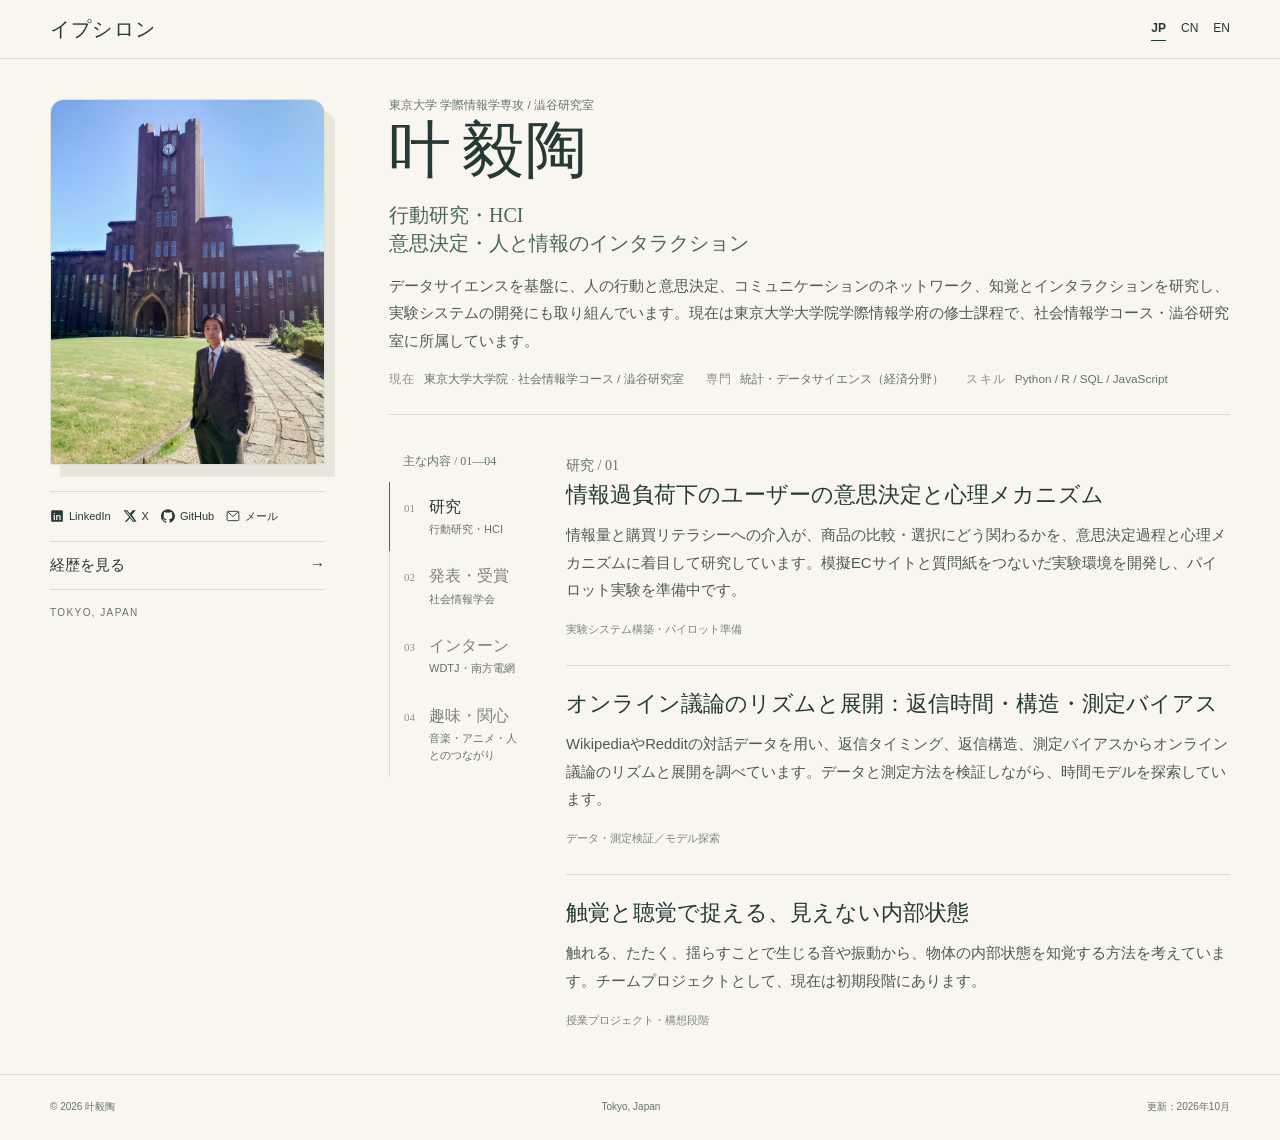
==== ja/index.html @ 1a4f1b8d "Publish multilingual personal homepage and web CV" ====
<!doctype html>
<html lang="ja"><head><meta charset="utf-8"><meta name="viewport" content="width=device-width,initial-scale=1"><title>叶毅陶 | 東京大学 | 行動研究・HCI</title><meta name="description" content="叶毅陶の個人サイト。東京大学大学院で、データサイエンスを基盤に行動・意思決定、コミュニケーションのネットワーク、知覚とインタラクションを研究しています。"><meta name="theme-color" content="#f8f6ef"><meta property="og:title" content="叶毅陶 | 東京大学 | 行動研究・HCI"><meta property="og:description" content="叶毅陶の個人サイト。東京大学大学院で、データサイエンスを基盤に行動・意思決定、コミュニケーションのネットワーク、知覚とインタラクションを研究しています。"><meta property="og:type" content="website"><link rel="icon" href="../favicon.svg" type="image/svg+xml"><link rel="stylesheet" href="../styles.css"><link rel="alternate" hreflang="ja" href="../ja/"><link rel="alternate" hreflang="zh-CN" href="../zh/"><link rel="alternate" hreflang="en" href="../en/"></head><body><a class="skip" href="#main">本文へ</a><header><div class="wrap topbar"><a class="brand" aria-label="イプシロン" href="./">イプシロン</a><nav class="nav" aria-label="Navigation"><a href="#research">研究</a><a href="#experience">経験</a><a href="#about">私について</a><a href="#contact">連絡</a></nav><nav class="langs" aria-label="Language"><a href="../ja/" lang="ja" data-language="ja" aria-current="page">JP</a><a href="../zh/" lang="zh-CN" data-language="zh">CN</a><a href="../en/" lang="en" data-language="en">EN</a></nav></div></header><main id="main" class="wrap profile-layout">
      <aside class="profile-side"><div class="profile-art profile-photo"><a href="../portrait.jpg"><img src="../portrait.jpg" alt="叶毅陶の写真" width="3024" height="4032" fetchpriority="high"></a></div><div class="social-links" id="contact"><a href="https://www.linkedin.com/in/yitao-ye-24138a41a/" aria-label="LinkedIn" target="_blank" rel="noopener noreferrer"><svg viewBox="0 0 24 24" aria-hidden="true"><rect x="2" y="2" width="20" height="20" rx="2" fill="currentColor"/><text x="5" y="18" fill="var(--paper)" font-family="Arial,sans-serif" font-weight="700" font-size="16">in</text></svg><span>LinkedIn</span></a><a href="https://x.com/Yipsilon2887" aria-label="X" target="_blank" rel="noopener noreferrer"><svg viewBox="0 0 24 24" aria-hidden="true"><path fill="currentColor" d="M18.9 2H22l-6.8 7.8L23.2 22h-6.3l-4.9-6.5L6.3 22H3.2l7.3-8.4L.8 2h6.5l4.4 5.8L16.8 2h2.1ZM17.8 20h1.8L6.3 4H4.4l13.4 16Z"/></svg><span>X</span></a><a href="https://github.com/yipsilon2887" aria-label="GitHub" target="_blank" rel="noopener noreferrer"><svg viewBox="0 0 24 24" aria-hidden="true"><path fill="currentColor" d="M12 .3a12 12 0 0 0-3.8 23.4c.6.1.8-.3.8-.6v-2.3c-3.4.7-4.1-1.4-4.1-1.4-.5-1.4-1.3-1.8-1.3-1.8-1.1-.7.1-.7.1-.7 1.2.1 1.8 1.3 1.8 1.3 1 1.8 2.8 1.3 3.5 1 .1-.8.4-1.3.8-1.6-2.7-.3-5.5-1.4-5.5-6a4.7 4.7 0 0 1 1.2-3.2c-.1-.3-.5-1.6.1-3.2 0 0 1-.3 3.3 1.2a11.4 11.4 0 0 1 6 0c2.3-1.5 3.3-1.2 3.3-1.2.6 1.6.2 2.9.1 3.2a4.7 4.7 0 0 1 1.2 3.2c0 4.6-2.8 5.7-5.5 6 .4.4.8 1.1.8 2.2v3.3c0 .3.2.7.8.6A12 12 0 0 0 12 .3Z"/></svg><span>GitHub</span></a><a href="mailto:yipsilon2887@outlook.com" aria-label="メール"><svg viewBox="0 0 24 24" aria-hidden="true"><g fill="none" stroke="currentColor" stroke-width="1.6" stroke-linejoin="round"><rect x="2" y="4" width="20" height="16" rx="2"/><path d="m3 5 9 8 9-8"/></g></svg><span>メール</span></a></div><a class="side-cv" href="cv/">経歴を見る <span aria-hidden="true">&#8594;</span></a><p class="location">TOKYO, JAPAN</p></aside>
      <div class="profile-main"><section class="intro"><p class="affiliation">東京大学 学際情報学専攻 / 澁谷研究室</p><h1 aria-label="叶毅陶"><span>叶</span><span class="name-given">毅陶</span></h1><h2>行動研究・HCI<br>意思決定・人と情報のインタラクション</h2><p class="bio">データサイエンスを基盤に、人の行動と意思決定、コミュニケーションのネットワーク、知覚とインタラクションを研究し、実験システムの開発にも取り組んでいます。現在は東京大学大学院学際情報学府の修士課程で、社会情報学コース・澁谷研究室に所属しています。</p><div class="identity-strip"><div><span class="label">現在</span><p>東京大学大学院 · 社会情報学コース / 澁谷研究室</p></div><div><span class="label">専門</span><p>統計・データサイエンス（経済分野）</p></div><div><span class="label">スキル</span><p>Python / R / SQL / JavaScript</p></div></div></section>
      <div class="topic-layout"><nav class="topic-nav" aria-label="主な内容 / 01—04"><p>主な内容 / 01—04</p><div role="tablist" aria-label="主な内容 / 01—04"><a role="tab" id="tab-research" aria-controls="research" aria-selected="true" href="#research"><span class="tab-no">01</span><span><strong>研究</strong><small>行動研究・HCI</small></span></a><a role="tab" id="tab-recognition" aria-controls="recognition" aria-selected="false" href="#recognition"><span class="tab-no">02</span><span><strong>発表・受賞</strong><small>社会情報学会</small></span></a><a role="tab" id="tab-experience" aria-controls="experience" aria-selected="false" href="#experience"><span class="tab-no">03</span><span><strong>インターン</strong><small>WDTJ・南方電網</small></span></a><a role="tab" id="tab-about" aria-controls="about" aria-selected="false" href="#about"><span class="tab-no">04</span><span><strong>趣味・関心</strong><small>音楽・アニメ・人とのつながり</small></span></a></div></nav><div class="panels">
      <section class="topic-panel" id="research" role="tabpanel" aria-labelledby="tab-research"><span class="eyebrow">研究 / 01</span><article class="project" id="web-track"><h3>情報過負荷下のユーザーの意思決定と心理メカニズム</h3><p>情報量と購買リテラシーへの介入が、商品の比較・選択にどう関わるかを、意思決定過程と心理メカニズムに着目して研究しています。模擬ECサイトと質問紙をつないだ実験環境を開発し、パイロット実験を準備中です。</p><span class="status">実験システム構築・パイロット準備</span></article><article class="project" id="sociophysics"><h3>オンライン議論のリズムと展開：返信時間・構造・測定バイアス</h3><p>WikipediaやRedditの対話データを用い、返信タイミング、返信構造、測定バイアスからオンライン議論のリズムと展開を調べています。データと測定方法を検証しながら、時間モデルを探索しています。</p><span class="status">データ・測定検証／モデル探索</span></article><article class="project" id="human-augmentation"><h3>触覚と聴覚で捉える、見えない内部状態</h3><p>触れる、たたく、揺らすことで生じる音や振動から、物体の内部状態を知覚する方法を考えています。チームプロジェクトとして、現在は初期段階にあります。</p><span class="status">授業プロジェクト・構想段階</span></article></section>
      <section class="topic-panel" id="recognition" role="tabpanel" aria-labelledby="tab-recognition"><span class="eyebrow">発表・受賞 / 02</span><h2>2026年9月13日 · 社会情報学会 研究発表優秀賞</h2><p>「オンライン購買環境における情報過負荷と購買識別力：注意配分過程に着目した先行研究レビュー」— 口頭発表</p></section>
      <section class="topic-panel" id="experience" role="tabpanel" aria-labelledby="tab-experience"><span class="eyebrow">インターンシップ / 03</span><h2>インターンシップ</h2><article class="internship"><span class="date">2026.08</span><div><h3>Western Digital Technologies Japan</h3><p>5日間インターンシップ · ソフトウェアコース</p></div></article><article class="internship"><span class="date">2024.10 — 2025.01</span><div><h3>中国南方電網</h3><p>データ分析インターン</p></div></article></section>
      <section class="topic-panel" id="about" role="tabpanel" aria-labelledby="tab-about"><span class="eyebrow">趣味・関心 / 04</span><h2>音楽・サブカルチャー・日々の探索</h2><ul><li>好きな音楽：昭和歌謡、J-POP、City Pop、アニソン</li><li>アーティスト：宇多田ヒカル、水樹奈々、LiSA、田村ゆかり、中島由貴、水瀬いのり、藍井エイル、May&#x27;n、East Of Eden、BanG Dream!</li><li>その他の関心：ガジェット、アニメ、ゲーム、ロボット、声優、情報強者、ニュース</li><li>日々の楽しみ：聖地巡礼、スタンプラリー、アニメ関連イベント</li><li>特技：水泳（泳力検定1級相当）、書道</li><li>サークル：東京大学朗読劇研究会 ／ 暨南大学日本語サークル 元副会長</li><li>語学：中国語・広東語（母語）／ 日本語 JLPT N1 ／ 英語 CEFR B2</li></ul></section>
      </div></div></div>
    </main><footer><div class="wrap footer-inner"><span>&copy; 2026 叶毅陶</span><span>Tokyo, Japan</span><span>更新：2026年10月</span></div></footer><script type="application/json" id="language-pages">{"ja/":"\u003c!doctype html>\n\u003chtml lang=\"ja\">\u003chead>\u003cmeta charset=\"utf-8\">\u003cmeta name=\"viewport\" content=\"width=device-width,initial-scale=1\">\u003ctitle>叶毅陶 | 東京大学 | 行動研究・HCI\u003c/title>\u003cmeta name=\"description\" content=\"叶毅陶の個人サイト。東京大学大学院で、データサイエンスを基盤に行動・意思決定、コミュニケーションのネットワーク、知覚とインタラクションを研究しています。\">\u003cmeta name=\"theme-color\" content=\"#f8f6ef\">\u003cmeta property=\"og:title\" content=\"叶毅陶 | 東京大学 | 行動研究・HCI\">\u003cmeta property=\"og:description\" content=\"叶毅陶の個人サイト。東京大学大学院で、データサイエンスを基盤に行動・意思決定、コミュニケーションのネットワーク、知覚とインタラクションを研究しています。\">\u003cmeta property=\"og:type\" content=\"website\">\u003clink rel=\"icon\" href=\"../favicon.svg\" type=\"image/svg+xml\">\u003clink rel=\"stylesheet\" href=\"../styles.css\">\u003clink rel=\"alternate\" hreflang=\"ja\" href=\"../ja/\">\u003clink rel=\"alternate\" hreflang=\"zh-CN\" href=\"../zh/\">\u003clink rel=\"alternate\" hreflang=\"en\" href=\"../en/\">\u003c/head>\u003cbody>\u003ca class=\"skip\" href=\"#main\">本文へ\u003c/a>\u003cheader>\u003cdiv class=\"wrap topbar\">\u003ca class=\"brand\" aria-label=\"イプシロン\" href=\"./\">イプシロン\u003c/a>\u003cnav class=\"nav\" aria-label=\"Navigation\">\u003ca href=\"#research\">研究\u003c/a>\u003ca href=\"#experience\">経験\u003c/a>\u003ca href=\"#about\">私について\u003c/a>\u003ca href=\"#contact\">連絡\u003c/a>\u003c/nav>\u003cnav class=\"langs\" aria-label=\"Language\">\u003ca href=\"../ja/\" lang=\"ja\" data-language=\"ja\" aria-current=\"page\">JP\u003c/a>\u003ca href=\"../zh/\" lang=\"zh-CN\" data-language=\"zh\">CN\u003c/a>\u003ca href=\"../en/\" lang=\"en\" data-language=\"en\">EN\u003c/a>\u003c/nav>\u003c/div>\u003c/header>\u003cmain id=\"main\" class=\"wrap profile-layout\">\n      \u003caside class=\"profile-side\">\u003cdiv class=\"profile-art profile-photo\">\u003ca href=\"../portrait.jpg\">\u003cimg src=\"../portrait.jpg\" alt=\"叶毅陶の写真\" width=\"3024\" height=\"4032\" fetchpriority=\"high\">\u003c/a>\u003c/div>\u003cdiv class=\"social-links\" id=\"contact\">\u003ca href=\"https://www.linkedin.com/in/yitao-ye-24138a41a/\" aria-label=\"LinkedIn\" target=\"_blank\" rel=\"noopener noreferrer\">\u003csvg viewBox=\"0 0 24 24\" aria-hidden=\"true\">\u003crect x=\"2\" y=\"2\" width=\"20\" height=\"20\" rx=\"2\" fill=\"currentColor\"/>\u003ctext x=\"5\" y=\"18\" fill=\"var(--paper)\" font-family=\"Arial,sans-serif\" font-weight=\"700\" font-size=\"16\">in\u003c/text>\u003c/svg>\u003cspan>LinkedIn\u003c/span>\u003c/a>\u003ca href=\"https://x.com/Yipsilon2887\" aria-label=\"X\" target=\"_blank\" rel=\"noopener noreferrer\">\u003csvg viewBox=\"0 0 24 24\" aria-hidden=\"true\">\u003cpath fill=\"currentColor\" d=\"M18.9 2H22l-6.8 7.8L23.2 22h-6.3l-4.9-6.5L6.3 22H3.2l7.3-8.4L.8 2h6.5l4.4 5.8L16.8 2h2.1ZM17.8 20h1.8L6.3 4H4.4l13.4 16Z\"/>\u003c/svg>\u003cspan>X\u003c/span>\u003c/a>\u003ca href=\"https://github.com/yipsilon2887\" aria-label=\"GitHub\" target=\"_blank\" rel=\"noopener noreferrer\">\u003csvg viewBox=\"0 0 24 24\" aria-hidden=\"true\">\u003cpath fill=\"currentColor\" d=\"M12 .3a12 12 0 0 0-3.8 23.4c.6.1.8-.3.8-.6v-2.3c-3.4.7-4.1-1.4-4.1-1.4-.5-1.4-1.3-1.8-1.3-1.8-1.1-.7.1-.7.1-.7 1.2.1 1.8 1.3 1.8 1.3 1 1.8 2.8 1.3 3.5 1 .1-.8.4-1.3.8-1.6-2.7-.3-5.5-1.4-5.5-6a4.7 4.7 0 0 1 1.2-3.2c-.1-.3-.5-1.6.1-3.2 0 0 1-.3 3.3 1.2a11.4 11.4 0 0 1 6 0c2.3-1.5 3.3-1.2 3.3-1.2.6 1.6.2 2.9.1 3.2a4.7 4.7 0 0 1 1.2 3.2c0 4.6-2.8 5.7-5.5 6 .4.4.8 1.1.8 2.2v3.3c0 .3.2.7.8.6A12 12 0 0 0 12 .3Z\"/>\u003c/svg>\u003cspan>GitHub\u003c/span>\u003c/a>\u003ca href=\"mailto:yipsilon2887@outlook.com\" aria-label=\"メール\">\u003csvg viewBox=\"0 0 24 24\" aria-hidden=\"true\">\u003cg fill=\"none\" stroke=\"currentColor\" stroke-width=\"1.6\" stroke-linejoin=\"round\">\u003crect x=\"2\" y=\"4\" width=\"20\" height=\"16\" rx=\"2\"/>\u003cpath d=\"m3 5 9 8 9-8\"/>\u003c/g>\u003c/svg>\u003cspan>メール\u003c/span>\u003c/a>\u003c/div>\u003ca class=\"side-cv\" href=\"cv/\">経歴を見る \u003cspan aria-hidden=\"true\">&#8594;\u003c/span>\u003c/a>\u003cp class=\"location\">TOKYO, JAPAN\u003c/p>\u003c/aside>\n      \u003cdiv class=\"profile-main\">\u003csection class=\"intro\">\u003cp class=\"affiliation\">東京大学 学際情報学専攻 / 澁谷研究室\u003c/p>\u003ch1 aria-label=\"叶毅陶\">\u003cspan>叶\u003c/span>\u003cspan class=\"name-given\">毅陶\u003c/span>\u003c/h1>\u003ch2>行動研究・HCI\u003cbr>意思決定・人と情報のインタラクション\u003c/h2>\u003cp class=\"bio\">データサイエンスを基盤に、人の行動と意思決定、コミュニケーションのネットワーク、知覚とインタラクションを研究し、実験システムの開発にも取り組んでいます。現在は東京大学大学院学際情報学府の修士課程で、社会情報学コース・澁谷研究室に所属しています。\u003c/p>\u003cdiv class=\"identity-strip\">\u003cdiv>\u003cspan class=\"label\">現在\u003c/span>\u003cp>東京大学大学院 · 社会情報学コース / 澁谷研究室\u003c/p>\u003c/div>\u003cdiv>\u003cspan class=\"label\">専門\u003c/span>\u003cp>統計・データサイエンス（経済分野）\u003c/p>\u003c/div>\u003cdiv>\u003cspan class=\"label\">スキル\u003c/span>\u003cp>Python / R / SQL / JavaScript\u003c/p>\u003c/div>\u003c/div>\u003c/section>\n      \u003cdiv class=\"topic-layout\">\u003cnav class=\"topic-nav\" aria-label=\"主な内容 / 01—04\">\u003cp>主な内容 / 01—04\u003c/p>\u003cdiv role=\"tablist\" aria-label=\"主な内容 / 01—04\">\u003ca role=\"tab\" id=\"tab-research\" aria-controls=\"research\" aria-selected=\"true\" href=\"#research\">\u003cspan class=\"tab-no\">01\u003c/span>\u003cspan>\u003cstrong>研究\u003c/strong>\u003csmall>行動研究・HCI\u003c/small>\u003c/span>\u003c/a>\u003ca role=\"tab\" id=\"tab-recognition\" aria-controls=\"recognition\" aria-selected=\"false\" href=\"#recognition\">\u003cspan class=\"tab-no\">02\u003c/span>\u003cspan>\u003cstrong>発表・受賞\u003c/strong>\u003csmall>社会情報学会\u003c/small>\u003c/span>\u003c/a>\u003ca role=\"tab\" id=\"tab-experience\" aria-controls=\"experience\" aria-selected=\"false\" href=\"#experience\">\u003cspan class=\"tab-no\">03\u003c/span>\u003cspan>\u003cstrong>インターン\u003c/strong>\u003csmall>WDTJ・南方電網\u003c/small>\u003c/span>\u003c/a>\u003ca role=\"tab\" id=\"tab-about\" aria-controls=\"about\" aria-selected=\"false\" href=\"#about\">\u003cspan class=\"tab-no\">04\u003c/span>\u003cspan>\u003cstrong>趣味・関心\u003c/strong>\u003csmall>音楽・アニメ・人とのつながり\u003c/small>\u003c/span>\u003c/a>\u003c/div>\u003c/nav>\u003cdiv class=\"panels\">\n      \u003csection class=\"topic-panel\" id=\"research\" role=\"tabpanel\" aria-labelledby=\"tab-research\">\u003cspan class=\"eyebrow\">研究 / 01\u003c/span>\u003carticle class=\"project\" id=\"web-track\">\u003ch3>情報過負荷下のユーザーの意思決定と心理メカニズム\u003c/h3>\u003cp>情報量と購買リテラシーへの介入が、商品の比較・選択にどう関わるかを、意思決定過程と心理メカニズムに着目して研究しています。模擬ECサイトと質問紙をつないだ実験環境を開発し、パイロット実験を準備中です。\u003c/p>\u003cspan class=\"status\">実験システム構築・パイロット準備\u003c/span>\u003c/article>\u003carticle class=\"project\" id=\"sociophysics\">\u003ch3>オンライン議論のリズムと展開：返信時間・構造・測定バイアス\u003c/h3>\u003cp>WikipediaやRedditの対話データを用い、返信タイミング、返信構造、測定バイアスからオンライン議論のリズムと展開を調べています。データと測定方法を検証しながら、時間モデルを探索しています。\u003c/p>\u003cspan class=\"status\">データ・測定検証／モデル探索\u003c/span>\u003c/article>\u003carticle class=\"project\" id=\"human-augmentation\">\u003ch3>触覚と聴覚で捉える、見えない内部状態\u003c/h3>\u003cp>触れる、たたく、揺らすことで生じる音や振動から、物体の内部状態を知覚する方法を考えています。チームプロジェクトとして、現在は初期段階にあります。\u003c/p>\u003cspan class=\"status\">授業プロジェクト・構想段階\u003c/span>\u003c/article>\u003c/section>\n      \u003csection class=\"topic-panel\" id=\"recognition\" role=\"tabpanel\" aria-labelledby=\"tab-recognition\">\u003cspan class=\"eyebrow\">発表・受賞 / 02\u003c/span>\u003ch2>2026年9月13日 · 社会情報学会 研究発表優秀賞\u003c/h2>\u003cp>「オンライン購買環境における情報過負荷と購買識別力：注意配分過程に着目した先行研究レビュー」— 口頭発表\u003c/p>\u003c/section>\n      \u003csection class=\"topic-panel\" id=\"experience\" role=\"tabpanel\" aria-labelledby=\"tab-experience\">\u003cspan class=\"eyebrow\">インターンシップ / 03\u003c/span>\u003ch2>インターンシップ\u003c/h2>\u003carticle class=\"internship\">\u003cspan class=\"date\">2026.08\u003c/span>\u003cdiv>\u003ch3>Western Digital Technologies Japan\u003c/h3>\u003cp>5日間インターンシップ · ソフトウェアコース\u003c/p>\u003c/div>\u003c/article>\u003carticle class=\"internship\">\u003cspan class=\"date\">2024.10 — 2025.01\u003c/span>\u003cdiv>\u003ch3>中国南方電網\u003c/h3>\u003cp>データ分析インターン\u003c/p>\u003c/div>\u003c/article>\u003c/section>\n      \u003csection class=\"topic-panel\" id=\"about\" role=\"tabpanel\" aria-labelledby=\"tab-about\">\u003cspan class=\"eyebrow\">趣味・関心 / 04\u003c/span>\u003ch2>音楽・サブカルチャー・日々の探索\u003c/h2>\u003cul>\u003cli>好きな音楽：昭和歌謡、J-POP、City Pop、アニソン\u003c/li>\u003cli>アーティスト：宇多田ヒカル、水樹奈々、LiSA、田村ゆかり、中島由貴、水瀬いのり、藍井エイル、May&#x27;n、East Of Eden、BanG Dream!\u003c/li>\u003cli>その他の関心：ガジェット、アニメ、ゲーム、ロボット、声優、情報強者、ニュース\u003c/li>\u003cli>日々の楽しみ：聖地巡礼、スタンプラリー、アニメ関連イベント\u003c/li>\u003cli>特技：水泳（泳力検定1級相当）、書道\u003c/li>\u003cli>サークル：東京大学朗読劇研究会 ／ 暨南大学日本語サークル 元副会長\u003c/li>\u003cli>語学：中国語・広東語（母語）／ 日本語 JLPT N1 ／ 英語 CEFR B2\u003c/li>\u003c/ul>\u003c/section>\n      \u003c/div>\u003c/div>\u003c/div>\n    \u003c/main>\u003cfooter>\u003cdiv class=\"wrap footer-inner\">\u003cspan>&copy; 2026 叶毅陶\u003c/span>\u003cspan>Tokyo, Japan\u003c/span>\u003cspan>更新：2026年10月\u003c/span>\u003c/div>\u003c/footer>\u003cscript src=\"../site.js\" defer>\u003c/script>\u003c/body>\u003c/html>","zh/":"\u003c!doctype html>\n\u003chtml lang=\"zh-CN\">\u003chead>\u003cmeta charset=\"utf-8\">\u003cmeta name=\"viewport\" content=\"width=device-width,initial-scale=1\">\u003ctitle>叶毅陶 | 东京大学 | 行为研究与HCI\u003c/title>\u003cmeta name=\"description\" content=\"叶毅陶的个人主页：东京大学研究生，以数据科学为基础，关注行为决策、交流网络与感知交互，兼具实验系统和软件开发经历。\">\u003cmeta name=\"theme-color\" content=\"#f8f6ef\">\u003cmeta property=\"og:title\" content=\"叶毅陶 | 东京大学 | 行为研究与HCI\">\u003cmeta property=\"og:description\" content=\"叶毅陶的个人主页：东京大学研究生，以数据科学为基础，关注行为决策、交流网络与感知交互，兼具实验系统和软件开发经历。\">\u003cmeta property=\"og:type\" content=\"website\">\u003clink rel=\"icon\" href=\"../favicon.svg\" type=\"image/svg+xml\">\u003clink rel=\"stylesheet\" href=\"../styles.css\">\u003clink rel=\"alternate\" hreflang=\"ja\" href=\"../ja/\">\u003clink rel=\"alternate\" hreflang=\"zh-CN\" href=\"../zh/\">\u003clink rel=\"alternate\" hreflang=\"en\" href=\"../en/\">\u003c/head>\u003cbody>\u003ca class=\"skip\" href=\"#main\">跳至正文\u003c/a>\u003cheader>\u003cdiv class=\"wrap topbar\">\u003ca class=\"brand\" aria-label=\"Yipsilon\" href=\"./\">Yipsilon\u003c/a>\u003cnav class=\"nav\" aria-label=\"Navigation\">\u003ca href=\"#research\">研究\u003c/a>\u003ca href=\"#experience\">经历\u003c/a>\u003ca href=\"#about\">关于我\u003c/a>\u003ca href=\"#contact\">联系\u003c/a>\u003c/nav>\u003cnav class=\"langs\" aria-label=\"Language\">\u003ca href=\"../ja/\" lang=\"ja\" data-language=\"ja\">JP\u003c/a>\u003ca href=\"../zh/\" lang=\"zh-CN\" data-language=\"zh\" aria-current=\"page\">CN\u003c/a>\u003ca href=\"../en/\" lang=\"en\" data-language=\"en\">EN\u003c/a>\u003c/nav>\u003c/div>\u003c/header>\u003cmain id=\"main\" class=\"wrap profile-layout\">\n      \u003caside class=\"profile-side\">\u003cdiv class=\"profile-art profile-photo\">\u003ca href=\"../portrait.jpg\">\u003cimg src=\"../portrait.jpg\" alt=\"叶毅陶的照片\" width=\"3024\" height=\"4032\" fetchpriority=\"high\">\u003c/a>\u003c/div>\u003cdiv class=\"social-links\" id=\"contact\">\u003ca href=\"https://www.linkedin.com/in/yitao-ye-24138a41a/\" aria-label=\"LinkedIn\" target=\"_blank\" rel=\"noopener noreferrer\">\u003csvg viewBox=\"0 0 24 24\" aria-hidden=\"true\">\u003crect x=\"2\" y=\"2\" width=\"20\" height=\"20\" rx=\"2\" fill=\"currentColor\"/>\u003ctext x=\"5\" y=\"18\" fill=\"var(--paper)\" font-family=\"Arial,sans-serif\" font-weight=\"700\" font-size=\"16\">in\u003c/text>\u003c/svg>\u003cspan>LinkedIn\u003c/span>\u003c/a>\u003ca href=\"https://x.com/Yipsilon2887\" aria-label=\"X\" target=\"_blank\" rel=\"noopener noreferrer\">\u003csvg viewBox=\"0 0 24 24\" aria-hidden=\"true\">\u003cpath fill=\"currentColor\" d=\"M18.9 2H22l-6.8 7.8L23.2 22h-6.3l-4.9-6.5L6.3 22H3.2l7.3-8.4L.8 2h6.5l4.4 5.8L16.8 2h2.1ZM17.8 20h1.8L6.3 4H4.4l13.4 16Z\"/>\u003c/svg>\u003cspan>X\u003c/span>\u003c/a>\u003ca href=\"https://github.com/yipsilon2887\" aria-label=\"GitHub\" target=\"_blank\" rel=\"noopener noreferrer\">\u003csvg viewBox=\"0 0 24 24\" aria-hidden=\"true\">\u003cpath fill=\"currentColor\" d=\"M12 .3a12 12 0 0 0-3.8 23.4c.6.1.8-.3.8-.6v-2.3c-3.4.7-4.1-1.4-4.1-1.4-.5-1.4-1.3-1.8-1.3-1.8-1.1-.7.1-.7.1-.7 1.2.1 1.8 1.3 1.8 1.3 1 1.8 2.8 1.3 3.5 1 .1-.8.4-1.3.8-1.6-2.7-.3-5.5-1.4-5.5-6a4.7 4.7 0 0 1 1.2-3.2c-.1-.3-.5-1.6.1-3.2 0 0 1-.3 3.3 1.2a11.4 11.4 0 0 1 6 0c2.3-1.5 3.3-1.2 3.3-1.2.6 1.6.2 2.9.1 3.2a4.7 4.7 0 0 1 1.2 3.2c0 4.6-2.8 5.7-5.5 6 .4.4.8 1.1.8 2.2v3.3c0 .3.2.7.8.6A12 12 0 0 0 12 .3Z\"/>\u003c/svg>\u003cspan>GitHub\u003c/span>\u003c/a>\u003ca href=\"mailto:yipsilon2887@outlook.com\" aria-label=\"邮箱\">\u003csvg viewBox=\"0 0 24 24\" aria-hidden=\"true\">\u003cg fill=\"none\" stroke=\"currentColor\" stroke-width=\"1.6\" stroke-linejoin=\"round\">\u003crect x=\"2\" y=\"4\" width=\"20\" height=\"16\" rx=\"2\"/>\u003cpath d=\"m3 5 9 8 9-8\"/>\u003c/g>\u003c/svg>\u003cspan>邮箱\u003c/span>\u003c/a>\u003c/div>\u003ca class=\"side-cv\" href=\"cv/\">查看履历 \u003cspan aria-hidden=\"true\">&#8594;\u003c/span>\u003c/a>\u003cp class=\"location\">TOKYO, JAPAN\u003c/p>\u003c/aside>\n      \u003cdiv class=\"profile-main\">\u003csection class=\"intro\">\u003cp class=\"affiliation\">东京大学 学际情报学专攻 / 澁谷研究室\u003c/p>\u003ch1 aria-label=\"叶毅陶\">\u003cspan>叶\u003c/span>\u003cspan class=\"name-given\">毅陶\u003c/span>\u003c/h1>\u003ch2>行为研究・HCI\u003cbr>行为决策&amp;人与信息的交互\u003c/h2>\u003cp class=\"bio\">以数据科学为基础，关注人的行为与决策、交流网络及感知交互，并开发用于研究的实验系统。目前在东京大学大学院学际情报学府攻读硕士，所属社会情报学课程澁谷研究室。\u003c/p>\u003cdiv class=\"identity-strip\">\u003cdiv>\u003cspan class=\"label\">目前\u003c/span>\u003cp>东京大学大学院 · 社会情报学课程 / 澁谷研究室\u003c/p>\u003c/div>\u003cdiv>\u003cspan class=\"label\">背景\u003c/span>\u003cp>统计与数据科学（经济领域）\u003c/p>\u003c/div>\u003cdiv>\u003cspan class=\"label\">技能\u003c/span>\u003cp>Python / R / SQL / JavaScript\u003c/p>\u003c/div>\u003c/div>\u003c/section>\n      \u003cdiv class=\"topic-layout\">\u003cnav class=\"topic-nav\" aria-label=\"主要内容 / 01—04\">\u003cp>主要内容 / 01—04\u003c/p>\u003cdiv role=\"tablist\" aria-label=\"主要内容 / 01—04\">\u003ca role=\"tab\" id=\"tab-research\" aria-controls=\"research\" aria-selected=\"true\" href=\"#research\">\u003cspan class=\"tab-no\">01\u003c/span>\u003cspan>\u003cstrong>研究\u003c/strong>\u003csmall>行为研究・HCI\u003c/small>\u003c/span>\u003c/a>\u003ca role=\"tab\" id=\"tab-recognition\" aria-controls=\"recognition\" aria-selected=\"false\" href=\"#recognition\">\u003cspan class=\"tab-no\">02\u003c/span>\u003cspan>\u003cstrong>发表与荣誉\u003c/strong>\u003csmall>社会情報学会\u003c/small>\u003c/span>\u003c/a>\u003ca role=\"tab\" id=\"tab-experience\" aria-controls=\"experience\" aria-selected=\"false\" href=\"#experience\">\u003cspan class=\"tab-no\">03\u003c/span>\u003cspan>\u003cstrong>实习经历\u003c/strong>\u003csmall>西部数据・南方电网\u003c/small>\u003c/span>\u003c/a>\u003ca role=\"tab\" id=\"tab-about\" aria-controls=\"about\" aria-selected=\"false\" href=\"#about\">\u003cspan class=\"tab-no\">04\u003c/span>\u003cspan>\u003cstrong>兴趣爱好\u003c/strong>\u003csmall>音乐・动画・人与人的联系\u003c/small>\u003c/span>\u003c/a>\u003c/div>\u003c/nav>\u003cdiv class=\"panels\">\n      \u003csection class=\"topic-panel\" id=\"research\" role=\"tabpanel\" aria-labelledby=\"tab-research\">\u003cspan class=\"eyebrow\">研究 / 01\u003c/span>\u003carticle class=\"project\" id=\"web-track\">\u003ch3>信息过载下的用户决策：行为过程与心理机制\u003c/h3>\u003cp>研究信息量与购买素养干预如何影响商品比较和选择，关注决策过程及其心理机制。正在开发连接模拟电商与问卷的实验平台，并准备真人预实验。\u003c/p>\u003cspan class=\"status\">实验平台开发 · 预实验准备\u003c/span>\u003c/article>\u003carticle class=\"project\" id=\"sociophysics\">\u003ch3>网络讨论的互动节奏与演化：回复时间、回复结构及其测量偏差\u003c/h3>\u003cp>利用 Wikipedia 与 Reddit 对话数据，从回复时间、回复结构与测量偏差切入，研究网络讨论的互动节奏与演化。当前核查数据与测量方法，并探索时间模型。\u003c/p>\u003cspan class=\"status\">数据与测量核查 · 模型探索\u003c/span>\u003c/article>\u003carticle class=\"project\" id=\"human-augmentation\">\u003ch3>以触觉与听觉感知不可见的内部状态\u003c/h3>\u003cp>探索通过触摸、轻敲和摇晃产生的声音与振动感知物体内部状态。作为团队项目，目前处于初期阶段。\u003c/p>\u003cspan class=\"status\">课程团队项目 · 构想阶段\u003c/span>\u003c/article>\u003c/section>\n      \u003csection class=\"topic-panel\" id=\"recognition\" role=\"tabpanel\" aria-labelledby=\"tab-recognition\">\u003cspan class=\"eyebrow\">发表与荣誉 / 02\u003c/span>\u003ch2>2026年9月13日 · 社会情報学会「研究発表優秀賞」\u003c/h2>\u003cp>「オンライン購買環境における情報過負荷と購買識別力：注意配分過程に着目した先行研究レビュー」— 口头发表。\u003c/p>\u003c/section>\n      \u003csection class=\"topic-panel\" id=\"experience\" role=\"tabpanel\" aria-labelledby=\"tab-experience\">\u003cspan class=\"eyebrow\">实习经历 / 03\u003c/span>\u003ch2>实习经历\u003c/h2>\u003carticle class=\"internship\">\u003cspan class=\"date\">2026.08\u003c/span>\u003cdiv>\u003ch3>Western Digital Technologies Japan\u003c/h3>\u003cp>5日实习 · 软件方向\u003c/p>\u003c/div>\u003c/article>\u003carticle class=\"internship\">\u003cspan class=\"date\">2024.10 — 2025.01\u003c/span>\u003cdiv>\u003ch3>中国南方电网\u003c/h3>\u003cp>数据分析实习\u003c/p>\u003c/div>\u003c/article>\u003c/section>\n      \u003csection class=\"topic-panel\" id=\"about\" role=\"tabpanel\" aria-labelledby=\"tab-about\">\u003cspan class=\"eyebrow\">兴趣与日常 / 04\u003c/span>\u003ch2>音乐、二次元与日常探索\u003c/h2>\u003cul>\u003cli>音乐流派：昭和歌谣、J-pop、City pop、动画歌曲\u003c/li>\u003cli>音乐人：宇多田ヒカル、水樹奈々、LiSA、田村ゆかり、中島由貴、水瀬いのり、藍井エイル、May&#x27;n、East Of Eden、BanG Dream!\u003c/li>\u003cli>其他兴趣：数码设备、动画、游戏、机器人、声优，新闻，情报强者\u003c/li>\u003cli>日常活动：圣地巡礼、集章活动、动画相关活动\u003c/li>\u003cli>特长：游泳（中国国家三级运动员水平）、书法\u003c/li>\u003cli>社团：东京大学朗读剧研究会 ／ 暨南大学日语社前副会长\u003c/li>\u003cli>语言：普通话、粤语（母语）／ 日语 JLPT N1 ／ 英语 CEFR B2\u003c/li>\u003c/ul>\u003c/section>\n      \u003c/div>\u003c/div>\u003c/div>\n    \u003c/main>\u003cfooter>\u003cdiv class=\"wrap footer-inner\">\u003cspan>&copy; 2026 叶毅陶\u003c/span>\u003cspan>Tokyo, Japan\u003c/span>\u003cspan>更新于2026年10月\u003c/span>\u003c/div>\u003c/footer>\u003cscript src=\"../site.js\" defer>\u003c/script>\u003c/body>\u003c/html>","en/":"\u003c!doctype html>\n\u003chtml lang=\"en\">\u003chead>\u003cmeta charset=\"utf-8\">\u003cmeta name=\"viewport\" content=\"width=device-width,initial-scale=1\">\u003ctitle>Yitao Ye | The University of Tokyo | Behavioral Research &amp; HCI\u003c/title>\u003cmeta name=\"description\" content=\"Yitao Ye is a graduate student at the University of Tokyo, studying behavior and decisions, communication networks, and perceptual interaction through data science and experimental systems.\">\u003cmeta name=\"theme-color\" content=\"#f8f6ef\">\u003cmeta property=\"og:title\" content=\"Yitao Ye | The University of Tokyo | Behavioral Research &amp; HCI\">\u003cmeta property=\"og:description\" content=\"Yitao Ye is a graduate student at the University of Tokyo, studying behavior and decisions, communication networks, and perceptual interaction through data science and experimental systems.\">\u003cmeta property=\"og:type\" content=\"website\">\u003clink rel=\"icon\" href=\"../favicon.svg\" type=\"image/svg+xml\">\u003clink rel=\"stylesheet\" href=\"../styles.css\">\u003clink rel=\"alternate\" hreflang=\"ja\" href=\"../ja/\">\u003clink rel=\"alternate\" hreflang=\"zh-CN\" href=\"../zh/\">\u003clink rel=\"alternate\" hreflang=\"en\" href=\"../en/\">\u003c/head>\u003cbody>\u003ca class=\"skip\" href=\"#main\">Skip to content\u003c/a>\u003cheader>\u003cdiv class=\"wrap topbar\">\u003ca class=\"brand\" aria-label=\"Yipsilon\" href=\"./\">Yipsilon\u003c/a>\u003cnav class=\"nav\" aria-label=\"Navigation\">\u003ca href=\"#research\">Research\u003c/a>\u003ca href=\"#experience\">Experience\u003c/a>\u003ca href=\"#about\">About\u003c/a>\u003ca href=\"#contact\">Contact\u003c/a>\u003c/nav>\u003cnav class=\"langs\" aria-label=\"Language\">\u003ca href=\"../ja/\" lang=\"ja\" data-language=\"ja\">JP\u003c/a>\u003ca href=\"../zh/\" lang=\"zh-CN\" data-language=\"zh\">CN\u003c/a>\u003ca href=\"../en/\" lang=\"en\" data-language=\"en\" aria-current=\"page\">EN\u003c/a>\u003c/nav>\u003c/div>\u003c/header>\u003cmain id=\"main\" class=\"wrap profile-layout\">\n      \u003caside class=\"profile-side\">\u003cdiv class=\"profile-art profile-photo\">\u003ca href=\"../portrait.jpg\">\u003cimg src=\"../portrait.jpg\" alt=\"Portrait of Yitao Ye\" width=\"3024\" height=\"4032\" fetchpriority=\"high\">\u003c/a>\u003c/div>\u003cdiv class=\"social-links\" id=\"contact\">\u003ca href=\"https://www.linkedin.com/in/yitao-ye-24138a41a/\" aria-label=\"LinkedIn\" target=\"_blank\" rel=\"noopener noreferrer\">\u003csvg viewBox=\"0 0 24 24\" aria-hidden=\"true\">\u003crect x=\"2\" y=\"2\" width=\"20\" height=\"20\" rx=\"2\" fill=\"currentColor\"/>\u003ctext x=\"5\" y=\"18\" fill=\"var(--paper)\" font-family=\"Arial,sans-serif\" font-weight=\"700\" font-size=\"16\">in\u003c/text>\u003c/svg>\u003cspan>LinkedIn\u003c/span>\u003c/a>\u003ca href=\"https://x.com/Yipsilon2887\" aria-label=\"X\" target=\"_blank\" rel=\"noopener noreferrer\">\u003csvg viewBox=\"0 0 24 24\" aria-hidden=\"true\">\u003cpath fill=\"currentColor\" d=\"M18.9 2H22l-6.8 7.8L23.2 22h-6.3l-4.9-6.5L6.3 22H3.2l7.3-8.4L.8 2h6.5l4.4 5.8L16.8 2h2.1ZM17.8 20h1.8L6.3 4H4.4l13.4 16Z\"/>\u003c/svg>\u003cspan>X\u003c/span>\u003c/a>\u003ca href=\"https://github.com/yipsilon2887\" aria-label=\"GitHub\" target=\"_blank\" rel=\"noopener noreferrer\">\u003csvg viewBox=\"0 0 24 24\" aria-hidden=\"true\">\u003cpath fill=\"currentColor\" d=\"M12 .3a12 12 0 0 0-3.8 23.4c.6.1.8-.3.8-.6v-2.3c-3.4.7-4.1-1.4-4.1-1.4-.5-1.4-1.3-1.8-1.3-1.8-1.1-.7.1-.7.1-.7 1.2.1 1.8 1.3 1.8 1.3 1 1.8 2.8 1.3 3.5 1 .1-.8.4-1.3.8-1.6-2.7-.3-5.5-1.4-5.5-6a4.7 4.7 0 0 1 1.2-3.2c-.1-.3-.5-1.6.1-3.2 0 0 1-.3 3.3 1.2a11.4 11.4 0 0 1 6 0c2.3-1.5 3.3-1.2 3.3-1.2.6 1.6.2 2.9.1 3.2a4.7 4.7 0 0 1 1.2 3.2c0 4.6-2.8 5.7-5.5 6 .4.4.8 1.1.8 2.2v3.3c0 .3.2.7.8.6A12 12 0 0 0 12 .3Z\"/>\u003c/svg>\u003cspan>GitHub\u003c/span>\u003c/a>\u003ca href=\"mailto:yipsilon2887@outlook.com\" aria-label=\"Email\">\u003csvg viewBox=\"0 0 24 24\" aria-hidden=\"true\">\u003cg fill=\"none\" stroke=\"currentColor\" stroke-width=\"1.6\" stroke-linejoin=\"round\">\u003crect x=\"2\" y=\"4\" width=\"20\" height=\"16\" rx=\"2\"/>\u003cpath d=\"m3 5 9 8 9-8\"/>\u003c/g>\u003c/svg>\u003cspan>Email\u003c/span>\u003c/a>\u003c/div>\u003ca class=\"side-cv\" href=\"cv/\">View CV \u003cspan aria-hidden=\"true\">&#8594;\u003c/span>\u003c/a>\u003cp class=\"location\">TOKYO, JAPAN\u003c/p>\u003c/aside>\n      \u003cdiv class=\"profile-main\">\u003csection class=\"intro\">\u003cp class=\"affiliation\">The University of Tokyo · Interdisciplinary Information Studies / Shibuya Lab\u003c/p>\u003ch1 aria-label=\"Yitao Ye\">Yitao Ye\u003c/h1>\u003ch2>Behavioral Research &amp; HCI\u003cbr>Behavioral decisions &amp; human–information interaction\u003c/h2>\u003cp class=\"bio\">Grounded in data science, I study human behavior and decisions, communication networks, and perceptual interaction, while developing experimental systems for research. I am currently a master&#x27;s student at the University of Tokyo&#x27;s Graduate School of Interdisciplinary Information Studies, in the Socio-information and Communication Studies Course Shibuya Lab.\u003c/p>\u003cdiv class=\"identity-strip\">\u003cdiv>\u003cspan class=\"label\">CURRENT\u003c/span>\u003cp>The University of Tokyo · Socio-information and Communication Studies Course / Shibuya Lab\u003c/p>\u003c/div>\u003cdiv>\u003cspan class=\"label\">BACKGROUND\u003c/span>\u003cp>Statistics &amp; Data Science (Economics)\u003c/p>\u003c/div>\u003cdiv>\u003cspan class=\"label\">SKILLS\u003c/span>\u003cp>Python / R / SQL / JavaScript\u003c/p>\u003c/div>\u003c/div>\u003c/section>\n      \u003cdiv class=\"topic-layout\">\u003cnav class=\"topic-nav\" aria-label=\"Explore / 01—04\">\u003cp>Explore / 01—04\u003c/p>\u003cdiv role=\"tablist\" aria-label=\"Explore / 01—04\">\u003ca role=\"tab\" id=\"tab-research\" aria-controls=\"research\" aria-selected=\"true\" href=\"#research\">\u003cspan class=\"tab-no\">01\u003c/span>\u003cspan>\u003cstrong>Research\u003c/strong>\u003csmall>Behavioral Research · HCI\u003c/small>\u003c/span>\u003c/a>\u003ca role=\"tab\" id=\"tab-recognition\" aria-controls=\"recognition\" aria-selected=\"false\" href=\"#recognition\">\u003cspan class=\"tab-no\">02\u003c/span>\u003cspan>\u003cstrong>Recognition\u003c/strong>\u003csmall>Research presentation\u003c/small>\u003c/span>\u003c/a>\u003ca role=\"tab\" id=\"tab-experience\" aria-controls=\"experience\" aria-selected=\"false\" href=\"#experience\">\u003cspan class=\"tab-no\">03\u003c/span>\u003cspan>\u003cstrong>Internships\u003c/strong>\u003csmall>WDTJ · Southern Power Grid\u003c/small>\u003c/span>\u003c/a>\u003ca role=\"tab\" id=\"tab-about\" aria-controls=\"about\" aria-selected=\"false\" href=\"#about\">\u003cspan class=\"tab-no\">04\u003c/span>\u003cspan>\u003cstrong>Interests\u003c/strong>\u003csmall>Music · Anime · Connecting with People\u003c/small>\u003c/span>\u003c/a>\u003c/div>\u003c/nav>\u003cdiv class=\"panels\">\n      \u003csection class=\"topic-panel\" id=\"research\" role=\"tabpanel\" aria-labelledby=\"tab-research\">\u003cspan class=\"eyebrow\">Research / 01\u003c/span>\u003carticle class=\"project\" id=\"web-track\">\u003ch3>User decisions under information overload: processes and psychological mechanisms\u003c/h3>\u003cp>I study how information load and purchase-literacy interventions shape product comparison and choice, focusing on decision processes and psychological mechanisms. I am developing an experimental platform connecting a simulated shopping site with questionnaires, and preparing a participant pilot.\u003c/p>\u003cspan class=\"status\">Experimental platform · Pilot preparation\u003c/span>\u003c/article>\u003carticle class=\"project\" id=\"sociophysics\">\u003ch3>The Rhythm and Dynamics of Online Discussions: Reply Timing, Reply Structure, and Measurement Bias\u003c/h3>\u003cp>Using Wikipedia and Reddit conversation data, I study discussion rhythms and evolution through reply timing, reply structure and measurement bias. Current work examines data and measurement choices while exploring temporal models.\u003c/p>\u003cspan class=\"status\">Data and measurement audit · Model exploration\u003c/span>\u003c/article>\u003carticle class=\"project\" id=\"human-augmentation\">\u003ch3>Sensing hidden internal states through touch and sound\u003c/h3>\u003cp>I explore how sounds and vibrations from touching, tapping or shaking objects could reveal their internal states. This team project is currently at an early stage.\u003c/p>\u003cspan class=\"status\">Course team project · Concept development\u003c/span>\u003c/article>\u003c/section>\n      \u003csection class=\"topic-panel\" id=\"recognition\" role=\"tabpanel\" aria-labelledby=\"tab-recognition\">\u003cspan class=\"eyebrow\">Presentation &amp; recognition / 02\u003c/span>\u003ch2>13 September 2026 · 社会情報学会 Research Presentation Excellence Award\u003c/h2>\u003cp>Oral presentation: “Information overload and purchase literacy in online shopping environments: a review of prior research focusing on attention allocation.”\u003c/p>\u003c/section>\n      \u003csection class=\"topic-panel\" id=\"experience\" role=\"tabpanel\" aria-labelledby=\"tab-experience\">\u003cspan class=\"eyebrow\">Internships / 03\u003c/span>\u003ch2>Internships\u003c/h2>\u003carticle class=\"internship\">\u003cspan class=\"date\">2026.08\u003c/span>\u003cdiv>\u003ch3>Western Digital Technologies Japan\u003c/h3>\u003cp>Five-day internship · Software course\u003c/p>\u003c/div>\u003c/article>\u003carticle class=\"internship\">\u003cspan class=\"date\">2024.10 — 2025.01\u003c/span>\u003cdiv>\u003ch3>China Southern Power Grid\u003c/h3>\u003cp>Data Analyst Intern\u003c/p>\u003c/div>\u003c/article>\u003c/section>\n      \u003csection class=\"topic-panel\" id=\"about\" role=\"tabpanel\" aria-labelledby=\"tab-about\">\u003cspan class=\"eyebrow\">Interests / 04\u003c/span>\u003ch2>Music, anime culture &amp; everyday exploration\u003c/h2>\u003cul>\u003cli>Music: Showa-era popular songs, J-pop, City pop and anime songs (Anisong)\u003c/li>\u003cli>Artists: Hikaru Utada, Nana Mizuki, LiSA, Yukari Tamura, Yuki Nakashima, Inori Minase, Eir Aoi, May&#x27;n, East Of Eden and BanG Dream!\u003c/li>\u003cli>Other interests: digital gadgets, anime, games, robot, voice actors, information-rich\u003c/li>\u003cli>Everyday activities: anime pilgrimages, stamp rallies and anime-related events\u003c/li>\u003cli>Skills: swimming (China&#x27;s national Level 3 athlete standard) and calligraphy\u003c/li>\u003cli>Clubs: UTokyo Reading Drama Club; former vice president of Jinan University Japanese Culture Club\u003c/li>\u003cli>Languages: Mandarin &amp; Cantonese (native) / Japanese JLPT N1 / English CEFR B2\u003c/li>\u003c/ul>\u003c/section>\n      \u003c/div>\u003c/div>\u003c/div>\n    \u003c/main>\u003cfooter>\u003cdiv class=\"wrap footer-inner\">\u003cspan>&copy; 2026 Yitao Ye\u003c/span>\u003cspan>Tokyo, Japan\u003c/span>\u003cspan>Updated October 2026\u003c/span>\u003c/div>\u003c/footer>\u003cscript src=\"../site.js\" defer>\u003c/script>\u003c/body>\u003c/html>","ja/cv/":"\u003c!doctype html>\n\u003chtml lang=\"ja\">\u003chead>\u003cmeta charset=\"utf-8\">\u003cmeta name=\"viewport\" content=\"width=device-width,initial-scale=1\">\u003ctitle>経歴・プロフィール | 叶毅陶 | 東京大学 | 行動研究・HCI\u003c/title>\u003cmeta name=\"description\" content=\"叶毅陶の個人サイト。東京大学大学院で、データサイエンスを基盤に行動・意思決定、コミュニケーションのネットワーク、知覚とインタラクションを研究しています。\">\u003cmeta name=\"theme-color\" content=\"#f8f6ef\">\u003cmeta property=\"og:title\" content=\"経歴・プロフィール | 叶毅陶 | 東京大学 | 行動研究・HCI\">\u003cmeta property=\"og:description\" content=\"叶毅陶の個人サイト。東京大学大学院で、データサイエンスを基盤に行動・意思決定、コミュニケーションのネットワーク、知覚とインタラクションを研究しています。\">\u003cmeta property=\"og:type\" content=\"website\">\u003clink rel=\"icon\" href=\"../../favicon.svg\" type=\"image/svg+xml\">\u003clink rel=\"stylesheet\" href=\"../../styles.css\">\u003clink rel=\"alternate\" hreflang=\"ja\" href=\"../../ja/cv/\">\u003clink rel=\"alternate\" hreflang=\"zh-CN\" href=\"../../zh/cv/\">\u003clink rel=\"alternate\" hreflang=\"en\" href=\"../../en/cv/\">\u003c/head>\u003cbody>\u003ca class=\"skip\" href=\"#main\">本文へ\u003c/a>\u003cheader>\u003cdiv class=\"wrap topbar\">\u003ca class=\"brand\" aria-label=\"イプシロン\" href=\"../\">イプシロン\u003c/a>\u003cnav class=\"nav\" aria-label=\"Navigation\">\u003ca href=\"../#research\">研究\u003c/a>\u003ca href=\"../#experience\">経験\u003c/a>\u003ca href=\"../#about\">私について\u003c/a>\u003ca href=\"../#contact\">連絡\u003c/a>\u003c/nav>\u003cnav class=\"langs\" aria-label=\"Language\">\u003ca href=\"../../ja/cv/\" lang=\"ja\" data-language=\"ja\" aria-current=\"page\">JP\u003c/a>\u003ca href=\"../../zh/cv/\" lang=\"zh-CN\" data-language=\"zh\">CN\u003c/a>\u003ca href=\"../../en/cv/\" lang=\"en\" data-language=\"en\">EN\u003c/a>\u003c/nav>\u003c/div>\u003c/header>\u003cmain id=\"main\" class=\"wrap resume-wrap\">\u003carticle class=\"cv-section resume-sheet\">\u003cdiv class=\"cv-actions\">\u003ca href=\"../\">&#8592; ホームへ\u003c/a>\u003cbutton class=\"cv-button\" id=\"print\">印刷 / PDFとして保存\u003c/button>\u003c/div>\u003cdiv class=\"resume-heading\">\u003cp class=\"resume-kicker\">経歴・プロフィール\u003c/p>\u003ch1>叶毅陶\u003c/h1>\u003cp class=\"resume-subtitle\">修士課程 · 行動研究 · HCI · データサイエンス\u003c/p>\u003cdiv class=\"resume-contacts\">\u003cspan>Tokyo, Japan\u003c/span>\u003ca href=\"mailto:yipsilon2887@outlook.com\">yipsilon2887@outlook.com\u003c/a>\u003ca href=\"https://github.com/yipsilon2887\">GitHub\u003c/a>\u003ca href=\"https://www.linkedin.com/in/yitao-ye-24138a41a/\">LinkedIn\u003c/a>\u003ca href=\"../\">Website\u003c/a>\u003c/div>\u003c/div>\n      \u003csection class=\"resume-section\">\u003ch2>所属・専門分野\u003c/h2>\u003carticle class=\"resume-entry\">\u003ch3>東京大学大学院 学際情報学府\u003c/h3>\u003cp>学際情報学専攻 社会情報学コース · 澁谷研究室 · 修士課程\u003c/p>\u003c/article>\u003cp class=\"resume-background\">統計・データサイエンス（経済分野）\u003c/p>\u003c/section>\n      \u003csection class=\"resume-section\">\u003ch2>研究・学術活動\u003c/h2>\u003carticle class=\"resume-entry\">\u003ch3>情報過負荷下のオンライン購買意思決定\u003c/h3>\u003cp class=\"resume-meta\">個人研究プロジェクト · 進行中\u003c/p>\u003cul>\u003cli>2×2のオンライン購買実験を通じて、情報過負荷と意思決定支援が情報探索や目標に沿った商品選択に与える影響を検討。閲覧行動、購買選択、質問紙回答を組み合わせて分析する。\u003c/li>\u003cli>Qualtrics・Supabaseと連携するNext.js/TypeScriptの購買課題を開発し、閲覧経路と操作を記録。Pythonによるデータ検査フローを構築し、参加者を対象とした予備検証を開始。\u003c/li>\u003c/ul>\u003c/article>\u003carticle class=\"resume-entry\">\u003ch3>オンライン議論のリズムと展開：返信時間・返信構造・測定バイアス\u003c/h3>\u003cp class=\"resume-meta\">共同研究 · 進行中\u003c/p>\u003cul>\u003cli>WikipediaとRedditの返信時間・対話構造を分析し、測定の定義やサンプル選択が議論のパターンの解釈に及ぼす影響を検討。\u003c/li>\u003cli>Redditの対話4,582組でTF-IDFと重みを固定したDistilBERT分類器を比較。投稿単位のブートストラップにより、時間特徴がテキスト以外の予測情報を加えるか評価。\u003c/li>\u003c/ul>\u003c/article>\u003carticle class=\"resume-entry\">\u003ch3>2026年社会情報学会大会\u003c/h3>\u003cp class=\"resume-meta\">筆頭著者・発表者 · 2026年9月13日\u003c/p>\u003cul>\u003cli>研究発表優秀賞を受賞。論文・大会予稿が採択され、口頭発表を実施。\u003c/li>\u003cli>論文：オンライン購買環境における情報過負荷と購買識別力：注意配分過程に着目した先行研究レビュー。\u003c/li>\u003cli>個人の目標と制約に基づく購買識別力の概念を提案。5領域の先行研究29件を整理し、情報提示・注意配分・探索行動・選択の質を結ぶ概念的枠組みを構築。\u003c/li>\u003c/ul>\u003c/article>\u003carticle class=\"resume-entry\">\u003ch3>モバイルゲームの消費行動分析\u003c/h3>\u003cp class=\"resume-meta\">過去の研究プロジェクト\u003c/p>\u003cul>\u003cli>中国・日本・米国のモバイルゲーム消費行動を分析。支出額が正確な数値ではなく区間で記録されるデータに対し、機械学習モデルと区間打ち切りデータに対応した手法を比較。\u003c/li>\u003c/ul>\u003c/article>\u003c/section>\n      \u003csection class=\"resume-section\">\u003ch2>インターンシップ\u003c/h2>\u003carticle class=\"resume-entry\">\u003cdiv class=\"resume-row\">\u003ch3>Western Digital Technologies Japan\u003c/h3>\u003cspan class=\"resume-date\">2026.08\u003c/span>\u003c/div>\u003cp>5日間インターンシップ · ソフトウェアコース\u003c/p>\u003c/article>\u003carticle class=\"resume-entry\">\u003cdiv class=\"resume-row\">\u003ch3>中国南方電網\u003c/h3>\u003cspan class=\"resume-date\">2024.10 — 2025.01\u003c/span>\u003c/div>\u003cp>データ分析インターン\u003c/p>\u003c/article>\u003c/section>\n      \u003csection class=\"resume-section\">\u003ch2>奨学金・その他の受賞\u003c/h2>\u003cul>\u003cli>優秀学生奨学金、暨通88コンピュータ・統計奨学金。\u003c/li>\u003cli>岡谷鋼機杯日本語スピーチコンテスト上級部門第2位（2025年4月）、粤港澳大湾区金融数学モデリングコンテスト第3位（2022年12月）。\u003c/li>\u003cli>国家級大学生イノベーションプログラムの研究助成に採択（2023年・2024年）。\u003c/li>\u003c/ul>\u003c/section>\n      \u003csection class=\"resume-section\">\u003ch2>スキル・語学・活動\u003c/h2>\u003cdl class=\"resume-skills\">\u003cdiv>\u003cdt>プログラミング・ライブラリ\u003c/dt>\u003cdd>Python、R、SQL、JavaScript/TypeScript、Stata；PyTorch、NumPy、pandas、scikit-learn。\u003c/dd>\u003c/div>\u003cdiv>\u003cdt>機械学習・研究手法\u003c/dt>\u003cdd>特徴量設計、統計モデリング、時系列分析、実験計画、交差検証。\u003c/dd>\u003c/div>\u003cdiv>\u003cdt>NLP・テキスト処理\u003c/dt>\u003cdd>日本語の分かち書き・形態素解析、単語頻度分析、テキストマイニング、感情分析、LLMを用いた情報抽出。\u003c/dd>\u003c/div>\u003cdiv>\u003cdt>Web開発・ツール\u003c/dt>\u003cdd>Next.js/React、HTML/CSS、Supabase/PostgreSQL、Qualtrics、Playwright/CDP、Git/GitHub、Linux、Docker、LaTeX。\u003c/dd>\u003c/div>\u003cdiv>\u003cdt>趣味・特技\u003c/dt>\u003cdd>音楽・ライブ、アニメ、書道、水泳。\u003c/dd>\u003c/div>\u003c/dl>\u003cul>\u003cli>サークル：東京大学朗読劇研究会 ／ 暨南大学日本語サークル 元副会長\u003c/li>\u003cli>語学：中国語・広東語（母語）／ 日本語 JLPT N1 ／ 英語 CEFR B2\u003c/li>\u003c/ul>\u003c/section>\n      \u003cp class=\"resume-updated\">更新：2026年10月\u003c/p>\u003c/article>\u003c/main>\u003cfooter>\u003cdiv class=\"wrap footer-inner\">\u003cspan>&copy; 2026 叶毅陶\u003c/span>\u003cspan>Tokyo, Japan\u003c/span>\u003cspan>更新：2026年10月\u003c/span>\u003c/div>\u003c/footer>\u003cscript src=\"../../site.js\" defer>\u003c/script>\u003c/body>\u003c/html>","zh/cv/":"\u003c!doctype html>\n\u003chtml lang=\"zh-CN\">\u003chead>\u003cmeta charset=\"utf-8\">\u003cmeta name=\"viewport\" content=\"width=device-width,initial-scale=1\">\u003ctitle>经历与个人简介 | 叶毅陶 | 东京大学 | 行为研究与HCI\u003c/title>\u003cmeta name=\"description\" content=\"叶毅陶的个人主页：东京大学研究生，以数据科学为基础，关注行为决策、交流网络与感知交互，兼具实验系统和软件开发经历。\">\u003cmeta name=\"theme-color\" content=\"#f8f6ef\">\u003cmeta property=\"og:title\" content=\"经历与个人简介 | 叶毅陶 | 东京大学 | 行为研究与HCI\">\u003cmeta property=\"og:description\" content=\"叶毅陶的个人主页：东京大学研究生，以数据科学为基础，关注行为决策、交流网络与感知交互，兼具实验系统和软件开发经历。\">\u003cmeta property=\"og:type\" content=\"website\">\u003clink rel=\"icon\" href=\"../../favicon.svg\" type=\"image/svg+xml\">\u003clink rel=\"stylesheet\" href=\"../../styles.css\">\u003clink rel=\"alternate\" hreflang=\"ja\" href=\"../../ja/cv/\">\u003clink rel=\"alternate\" hreflang=\"zh-CN\" href=\"../../zh/cv/\">\u003clink rel=\"alternate\" hreflang=\"en\" href=\"../../en/cv/\">\u003c/head>\u003cbody>\u003ca class=\"skip\" href=\"#main\">跳至正文\u003c/a>\u003cheader>\u003cdiv class=\"wrap topbar\">\u003ca class=\"brand\" aria-label=\"Yipsilon\" href=\"../\">Yipsilon\u003c/a>\u003cnav class=\"nav\" aria-label=\"Navigation\">\u003ca href=\"../#research\">研究\u003c/a>\u003ca href=\"../#experience\">经历\u003c/a>\u003ca href=\"../#about\">关于我\u003c/a>\u003ca href=\"../#contact\">联系\u003c/a>\u003c/nav>\u003cnav class=\"langs\" aria-label=\"Language\">\u003ca href=\"../../ja/cv/\" lang=\"ja\" data-language=\"ja\">JP\u003c/a>\u003ca href=\"../../zh/cv/\" lang=\"zh-CN\" data-language=\"zh\" aria-current=\"page\">CN\u003c/a>\u003ca href=\"../../en/cv/\" lang=\"en\" data-language=\"en\">EN\u003c/a>\u003c/nav>\u003c/div>\u003c/header>\u003cmain id=\"main\" class=\"wrap resume-wrap\">\u003carticle class=\"cv-section resume-sheet\">\u003cdiv class=\"cv-actions\">\u003ca href=\"../\">&#8592; 返回主页\u003c/a>\u003cbutton class=\"cv-button\" id=\"print\">打印 / 保存为PDF\u003c/button>\u003c/div>\u003cdiv class=\"resume-heading\">\u003cp class=\"resume-kicker\">个人履历\u003c/p>\u003ch1>叶毅陶\u003c/h1>\u003cp class=\"resume-subtitle\">硕士在读 · 行为研究 · HCI · 数据科学\u003c/p>\u003cdiv class=\"resume-contacts\">\u003cspan>Tokyo, Japan\u003c/span>\u003ca href=\"mailto:yipsilon2887@outlook.com\">yipsilon2887@outlook.com\u003c/a>\u003ca href=\"https://github.com/yipsilon2887\">GitHub\u003c/a>\u003ca href=\"https://www.linkedin.com/in/yitao-ye-24138a41a/\">LinkedIn\u003c/a>\u003ca href=\"../\">Website\u003c/a>\u003c/div>\u003c/div>\n      \u003csection class=\"resume-section\">\u003ch2>教育与专业背景\u003c/h2>\u003carticle class=\"resume-entry\">\u003ch3>东京大学大学院 学际情报学府\u003c/h3>\u003cp>学际情报学专攻 社会情报学课程 · 澁谷研究室 · 硕士在读\u003c/p>\u003c/article>\u003cp class=\"resume-background\">统计与数据科学（经济领域）\u003c/p>\u003c/section>\n      \u003csection class=\"resume-section\">\u003ch2>研究与学术经历\u003c/h2>\u003carticle class=\"resume-entry\">\u003ch3>信息过载下的在线购买决策\u003c/h3>\u003cp class=\"resume-meta\">个人研究项目 · 进行中\u003c/p>\u003cul>\u003cli>通过2×2在线购物实验，研究信息过载与决策引导如何影响信息搜索及符合个人目标的商品选择，结合浏览行为、购买选择和问卷作答进行分析。\u003c/li>\u003cli>开发连接Qualtrics与Supabase的Next.js/TypeScript购物任务，记录浏览路径与交互行为；建立Python数据检查流程，并已开始真人预实验验证。\u003c/li>\u003c/ul>\u003c/article>\u003carticle class=\"resume-entry\">\u003ch3>网络讨论的互动节奏与演化：回复时间、回复结构及其测量偏差\u003c/h3>\u003cp class=\"resume-meta\">合作研究 · 进行中\u003c/p>\u003cul>\u003cli>分析Wikipedia与Reddit讨论的回复时间及对话结构，考察测量定义和样本选择如何影响对互动规律的判断。\u003c/li>\u003cli>在4,582组Reddit对话上比较TF-IDF与冻结的DistilBERT分类器，按帖子进行bootstrap重采样，评估时间特征是否提供文本之外的预测信息。\u003c/li>\u003c/ul>\u003c/article>\u003carticle class=\"resume-entry\">\u003ch3>社会情報学会2026年度大会\u003c/h3>\u003cp class=\"resume-meta\">第一作者、报告人 · 2026年9月13日\u003c/p>\u003cul>\u003cli>获研究発表優秀賞（Best Presentation Award）。论文及大会予稿已录用，并作口头报告。\u003c/li>\u003cli>论文：オンライン購買環境における情報過負荷と購買識別力：注意配分過程に着目した先行研究レビュー。\u003c/li>\u003cli>提出以个人目标与约束为基础的购买识别力概念，梳理五类研究方向的29篇文献，建立连接信息呈现、注意分配、搜索行为与选择质量的概念框架。\u003c/li>\u003c/ul>\u003c/article>\u003carticle class=\"resume-entry\">\u003ch3>手游消费行为分析\u003c/h3>\u003cp class=\"resume-meta\">过往研究项目\u003c/p>\u003cul>\u003cli>研究中日美手游消费行为，比较机器学习模型与适用于区间删失结果的方法，处理消费金额按区间而非精确数值记录的数据。\u003c/li>\u003c/ul>\u003c/article>\u003c/section>\n      \u003csection class=\"resume-section\">\u003ch2>实习经历\u003c/h2>\u003carticle class=\"resume-entry\">\u003cdiv class=\"resume-row\">\u003ch3>Western Digital Technologies Japan\u003c/h3>\u003cspan class=\"resume-date\">2026.08\u003c/span>\u003c/div>\u003cp>5日实习 · 软件方向\u003c/p>\u003c/article>\u003carticle class=\"resume-entry\">\u003cdiv class=\"resume-row\">\u003ch3>中国南方电网\u003c/h3>\u003cspan class=\"resume-date\">2024.10 — 2025.01\u003c/span>\u003c/div>\u003cp>数据分析实习\u003c/p>\u003c/article>\u003c/section>\n      \u003csection class=\"resume-section\">\u003ch2>奖学金与其他荣誉\u003c/h2>\u003cul>\u003cli>优秀学生奖学金；暨通88计算机与统计奖学金。\u003c/li>\u003cli>冈谷钢机杯日语演讲比赛高级组二等奖（2025年4月）；粤港澳大湾区金融数学建模竞赛三等奖（2022年12月）。\u003c/li>\u003cli>国家级大学生创新项目获立项资助（2023、2024年）。\u003c/li>\u003c/ul>\u003c/section>\n      \u003csection class=\"resume-section\">\u003ch2>技能、语言与活动\u003c/h2>\u003cdl class=\"resume-skills\">\u003cdiv>\u003cdt>编程与常用库\u003c/dt>\u003cdd>Python、R、SQL、JavaScript/TypeScript、Stata；PyTorch、NumPy、pandas、scikit-learn。\u003c/dd>\u003c/div>\u003cdiv>\u003cdt>机器学习与研究方法\u003c/dt>\u003cdd>特征工程、统计建模、时间序列分析、实验设计、交叉验证。\u003c/dd>\u003c/div>\u003cdiv>\u003cdt>NLP与文本处理\u003c/dt>\u003cdd>日语分词与形态素分析、词频分析、文本挖掘、情感分析、LLM辅助信息提取。\u003c/dd>\u003c/div>\u003cdiv>\u003cdt>Web开发与工具\u003c/dt>\u003cdd>Next.js/React、HTML/CSS、Supabase/PostgreSQL、Qualtrics、Playwright/CDP、Git/GitHub、Linux、Docker、LaTeX。\u003c/dd>\u003c/div>\u003cdiv>\u003cdt>兴趣\u003c/dt>\u003cdd>音乐与现场演出、动漫、书法、游泳。\u003c/dd>\u003c/div>\u003c/dl>\u003cul>\u003cli>社团：东京大学朗读剧研究会 ／ 暨南大学日语社前副会长\u003c/li>\u003cli>语言：普通话、粤语（母语）／ 日语 JLPT N1 ／ 英语 CEFR B2\u003c/li>\u003c/ul>\u003c/section>\n      \u003cp class=\"resume-updated\">更新于2026年10月\u003c/p>\u003c/article>\u003c/main>\u003cfooter>\u003cdiv class=\"wrap footer-inner\">\u003cspan>&copy; 2026 叶毅陶\u003c/span>\u003cspan>Tokyo, Japan\u003c/span>\u003cspan>更新于2026年10月\u003c/span>\u003c/div>\u003c/footer>\u003cscript src=\"../../site.js\" defer>\u003c/script>\u003c/body>\u003c/html>","en/cv/":"\u003c!doctype html>\n\u003chtml lang=\"en\">\u003chead>\u003cmeta charset=\"utf-8\">\u003cmeta name=\"viewport\" content=\"width=device-width,initial-scale=1\">\u003ctitle>Profile &amp; CV | Yitao Ye | The University of Tokyo | Behavioral Research &amp; HCI\u003c/title>\u003cmeta name=\"description\" content=\"Yitao Ye is a graduate student at the University of Tokyo, studying behavior and decisions, communication networks, and perceptual interaction through data science and experimental systems.\">\u003cmeta name=\"theme-color\" content=\"#f8f6ef\">\u003cmeta property=\"og:title\" content=\"Profile &amp; CV | Yitao Ye | The University of Tokyo | Behavioral Research &amp; HCI\">\u003cmeta property=\"og:description\" content=\"Yitao Ye is a graduate student at the University of Tokyo, studying behavior and decisions, communication networks, and perceptual interaction through data science and experimental systems.\">\u003cmeta property=\"og:type\" content=\"website\">\u003clink rel=\"icon\" href=\"../../favicon.svg\" type=\"image/svg+xml\">\u003clink rel=\"stylesheet\" href=\"../../styles.css\">\u003clink rel=\"alternate\" hreflang=\"ja\" href=\"../../ja/cv/\">\u003clink rel=\"alternate\" hreflang=\"zh-CN\" href=\"../../zh/cv/\">\u003clink rel=\"alternate\" hreflang=\"en\" href=\"../../en/cv/\">\u003c/head>\u003cbody>\u003ca class=\"skip\" href=\"#main\">Skip to content\u003c/a>\u003cheader>\u003cdiv class=\"wrap topbar\">\u003ca class=\"brand\" aria-label=\"Yipsilon\" href=\"../\">Yipsilon\u003c/a>\u003cnav class=\"nav\" aria-label=\"Navigation\">\u003ca href=\"../#research\">Research\u003c/a>\u003ca href=\"../#experience\">Experience\u003c/a>\u003ca href=\"../#about\">About\u003c/a>\u003ca href=\"../#contact\">Contact\u003c/a>\u003c/nav>\u003cnav class=\"langs\" aria-label=\"Language\">\u003ca href=\"../../ja/cv/\" lang=\"ja\" data-language=\"ja\">JP\u003c/a>\u003ca href=\"../../zh/cv/\" lang=\"zh-CN\" data-language=\"zh\">CN\u003c/a>\u003ca href=\"../../en/cv/\" lang=\"en\" data-language=\"en\" aria-current=\"page\">EN\u003c/a>\u003c/nav>\u003c/div>\u003c/header>\u003cmain id=\"main\" class=\"wrap resume-wrap\">\u003carticle class=\"cv-section resume-sheet\">\u003cdiv class=\"cv-actions\">\u003ca href=\"../\">&#8592; Back to home\u003c/a>\u003cbutton class=\"cv-button\" id=\"print\">Print / Save as PDF\u003c/button>\u003c/div>\u003cdiv class=\"resume-heading\">\u003cp class=\"resume-kicker\">Resume\u003c/p>\u003ch1>Yitao Ye\u003c/h1>\u003cp class=\"resume-subtitle\">Master&#x27;s Student | Behavioral Research · HCI · Data Science\u003c/p>\u003cdiv class=\"resume-contacts\">\u003cspan>Tokyo, Japan\u003c/span>\u003ca href=\"mailto:yipsilon2887@outlook.com\">yipsilon2887@outlook.com\u003c/a>\u003ca href=\"https://github.com/yipsilon2887\">GitHub\u003c/a>\u003ca href=\"https://www.linkedin.com/in/yitao-ye-24138a41a/\">LinkedIn\u003c/a>\u003ca href=\"../\">Website\u003c/a>\u003c/div>\u003c/div>\n      \u003csection class=\"resume-section\">\u003ch2>Education &amp; Academic Background\u003c/h2>\u003carticle class=\"resume-entry\">\u003ch3>The University of Tokyo · Graduate School of Interdisciplinary Information Studies\u003c/h3>\u003cp>Department of Interdisciplinary Information Studies · Socio-information and Communication Studies Course · Shibuya Lab · Master&#x27;s student\u003c/p>\u003c/article>\u003cp class=\"resume-background\">Statistics &amp; Data Science (Economics)\u003c/p>\u003c/section>\n      \u003csection class=\"resume-section\">\u003ch2>Research &amp; Academic Experience\u003c/h2>\u003carticle class=\"resume-entry\">\u003ch3>Online Decisions under Information Overload\u003c/h3>\u003cp class=\"resume-meta\">Individual research project · Ongoing\u003c/p>\u003cul>\u003cli>Investigating how information overload and decision guidance shape information search and goal-consistent product choice through a 2 x 2 online shopping experiment, combining browsing behavior, purchase choices and questionnaire responses.\u003c/li>\u003cli>Developed Next.js/TypeScript shopping tasks linked to Qualtrics and Supabase, capturing browsing paths and interactions; built Python data-checking workflows and began human pilot validation.\u003c/li>\u003c/ul>\u003c/article>\u003carticle class=\"resume-entry\">\u003ch3>The Rhythm and Dynamics of Online Discussions: Reply Timing, Reply Structure, and Measurement Bias\u003c/h3>\u003cp class=\"resume-meta\">Collaborative research · Ongoing\u003c/p>\u003cul>\u003cli>Studying Wikipedia and Reddit discussions through reply timing and conversation structure, while auditing how measurement definitions and sample selection affect the patterns inferred.\u003c/li>\u003cli>Compared TF-IDF and frozen DistilBERT classifiers on 4,582 Reddit conversation pairs, using post-level bootstrap resampling to assess whether timing features add predictive information beyond text.\u003c/li>\u003c/ul>\u003c/article>\u003carticle class=\"resume-entry\">\u003ch3>SSI 2026 | First Author &amp; Presenter\u003c/h3>\u003cp class=\"resume-meta\">September 13, 2026\u003c/p>\u003cul>\u003cli>Best Presentation Award, SSI Annual Conference. Accepted conference paper and oral presentation.\u003c/li>\u003cli>Information Overload and Purchasing Discernment in Online Shopping Environments: A Literature Review Focusing on Attention Allocation Processes.\u003c/li>\u003cli>Proposed a goal- and constraint-based concept of purchasing discernment; synthesized 29 studies across five research streams into a conceptual framework linking information presentation, attention allocation, search behavior and choice quality.\u003c/li>\u003c/ul>\u003c/article>\u003carticle class=\"resume-entry\">\u003ch3>Mobile-Game Spending Behavior\u003c/h3>\u003cp class=\"resume-meta\">Previous research project\u003c/p>\u003cul>\u003cli>Examined mobile-game spending behavior in China, Japan and the U.S.; compared machine-learning models with methods for interval-censored outcomes to account for spending recorded as ranges rather than exact amounts.\u003c/li>\u003c/ul>\u003c/article>\u003c/section>\n      \u003csection class=\"resume-section\">\u003ch2>Internships\u003c/h2>\u003carticle class=\"resume-entry\">\u003cdiv class=\"resume-row\">\u003ch3>Western Digital Technologies Japan\u003c/h3>\u003cspan class=\"resume-date\">2026.08\u003c/span>\u003c/div>\u003cp>Five-day internship · Software course\u003c/p>\u003c/article>\u003carticle class=\"resume-entry\">\u003cdiv class=\"resume-row\">\u003ch3>China Southern Power Grid\u003c/h3>\u003cspan class=\"resume-date\">2024.10 — 2025.01\u003c/span>\u003c/div>\u003cp>Data Analyst Intern\u003c/p>\u003c/article>\u003c/section>\n      \u003csection class=\"resume-section\">\u003ch2>Scholarships &amp; Additional Recognition\u003c/h2>\u003cul>\u003cli>Outstanding Student Scholarship; Ji-Tong 88 Computing &amp; Statistics Scholarship.\u003c/li>\u003cli>Second Prize, Okaya Koki Cup Japanese Speech Contest, Senior Division (Apr. 2025); Third Prize, GBA Financial Mathematical Modeling Contest (Dec. 2022).\u003c/li>\u003cli>National Undergraduate Innovation Program: funded projects in 2023 and 2024.\u003c/li>\u003c/ul>\u003c/section>\n      \u003csection class=\"resume-section\">\u003ch2>Technical Skills, Languages &amp; Activities\u003c/h2>\u003cdl class=\"resume-skills\">\u003cdiv>\u003cdt>Programming &amp; libraries\u003c/dt>\u003cdd>Python, R, SQL, JavaScript/TypeScript, Stata; PyTorch, NumPy, pandas, scikit-learn.\u003c/dd>\u003c/div>\u003cdiv>\u003cdt>ML &amp; research methods\u003c/dt>\u003cdd>Feature engineering, statistical modeling, time-series analysis, experiment design, cross-validation.\u003c/dd>\u003c/div>\u003cdiv>\u003cdt>NLP &amp; text processing\u003c/dt>\u003cdd>Japanese tokenization / morphological analysis, word frequencies, text mining, sentiment analysis, LLM-assisted information extraction.\u003c/dd>\u003c/div>\u003cdiv>\u003cdt>Web &amp; tools\u003c/dt>\u003cdd>Next.js/React, HTML/CSS, Supabase/PostgreSQL, Qualtrics, Playwright/CDP, Git/GitHub, Linux, Docker, LaTeX.\u003c/dd>\u003c/div>\u003cdiv>\u003cdt>Interests\u003c/dt>\u003cdd>Music and live events, anime, calligraphy and swimming.\u003c/dd>\u003c/div>\u003c/dl>\u003cul>\u003cli>Clubs: UTokyo Reading Drama Club; former vice president of Jinan University Japanese Culture Club\u003c/li>\u003cli>Languages: Mandarin &amp; Cantonese (native) / Japanese JLPT N1 / English CEFR B2\u003c/li>\u003c/ul>\u003c/section>\n      \u003cp class=\"resume-updated\">Updated October 2026\u003c/p>\u003c/article>\u003c/main>\u003cfooter>\u003cdiv class=\"wrap footer-inner\">\u003cspan>&copy; 2026 Yitao Ye\u003c/span>\u003cspan>Tokyo, Japan\u003c/span>\u003cspan>Updated October 2026\u003c/span>\u003c/div>\u003c/footer>\u003cscript src=\"../../site.js\" defer>\u003c/script>\u003c/body>\u003c/html>"}</script><script src="../site.js" defer></script></body></html>
---- styles.css ----
@charset "UTF-8";
/* Compact profile layout, with typography calibrated to the supplied reference. */
:root{--paper:#f8f6ef;--ink:#253a35;--muted:#66736b;--rule:#d8ddd0;--accent:#476950;--wash:#e8ecdf;--serif:Georgia,"Yu Mincho","Hiragino Mincho ProN","Noto Serif CJK JP",serif;--sans:Arial,"Yu Gothic","Hiragino Kaku Gothic ProN","Microsoft YaHei",sans-serif}*{box-sizing:border-box}html{scroll-behavior:smooth;scroll-padding-top:100px}body{margin:0;background:var(--paper);color:var(--ink);font:15px/1.9 var(--sans);-webkit-font-smoothing:antialiased}a{color:inherit;text-decoration:none}a:hover{color:var(--accent)}button,summary,a{-webkit-tap-highlight-color:transparent}a:focus-visible,button:focus-visible,summary:focus-visible{outline:2px solid var(--accent);outline-offset:5px}button{font:inherit}::selection{background:#d5dfc2}.skip{position:absolute;left:20px;top:-80px;background:var(--ink);color:white;padding:10px;z-index:10}.skip:focus{top:10px}.wrap{width:min(1160px,calc(100% - 80px));margin:auto}header{border-bottom:1px solid var(--rule);background:var(--paper)}.topbar{height:84px;display:flex;align-items:center;justify-content:space-between;gap:25px}.brand{font-family:var(--serif);font-size:23px;letter-spacing:.06em}.brand small{font:10px var(--sans);letter-spacing:.2em;margin-left:14px}.nav{display:flex;gap:25px;font-size:12px}.langs{display:flex;gap:15px;font-size:12px}.langs a[aria-current=page]{border-bottom:1px solid var(--ink);font-weight:bold}.hero{display:grid;grid-template-columns:1.25fr 1fr;gap:70px;padding:76px 0 64px;align-items:center}.eyebrow{font-size:10px;letter-spacing:.2em;text-transform:uppercase;color:var(--muted)}.intro h1{font:500 clamp(46px,5vw,70px)/1.25 var(--serif);letter-spacing:.08em;margin:24px 0 10px}.roman{font:italic 23px var(--serif);color:var(--muted);margin:0 0 32px}.intro h2{font:400 clamp(22px,2.2vw,29px)/1.7 var(--serif);margin:0 0 19px;letter-spacing:.03em}.intro p.bio{max-width:570px;color:#566258;font-size:14px;line-height:2.15}.hero-links{display:flex;gap:24px;align-items:center;margin-top:29px;font-size:12px}.solid{display:inline-block;background:var(--ink);color:var(--paper);padding:10px 20px}.solid:hover{background:var(--accent);color:white}.text-link{border-bottom:1px solid #aab7a4;padding:5px 0}.study-map{background:var(--wash);position:relative;padding:28px 34px 24px;min-height:385px;border-radius:48% 48% 2px 2px;overflow:hidden}.study-map svg{display:block;width:100%;height:265px}.map-title{text-align:center;font:italic 22px var(--serif);margin:0 0 13px}.map-bottom{display:flex;justify-content:space-between;border-top:1px solid #c4cfbb;padding-top:15px;color:#52644d;font-size:10px;letter-spacing:.12em}.map-note{text-align:center;font-size:10px;letter-spacing:.12em;color:#52644d}.identity-strip{border-top:1px solid var(--rule);border-bottom:1px solid var(--rule);display:grid;grid-template-columns:1fr 1fr 1fr;gap:25px;padding:21px 0}.identity-strip .label{display:block;font-size:10px;letter-spacing:.12em;color:var(--muted);margin-bottom:3px}.identity-strip p{font-size:12px;margin:0}.section{padding:72px 0;border-bottom:1px solid var(--rule)}.section-head{display:flex;justify-content:space-between;align-items:baseline;margin-bottom:34px;gap:24px}.section-head h2{font:400 32px var(--serif);margin:0}.section-head .eyebrow{flex-shrink:0}.section-intro{max-width:650px;color:var(--muted);font-size:14px;margin:-12px 0 36px}.project{display:grid;grid-template-columns:64px 1fr 270px;gap:28px;padding:35px 0;border-top:1px solid var(--rule);align-items:start}.project:first-of-type{border-top:0;padding-top:0}.project-no{font:italic 28px var(--serif);color:#8a9981}.project h3{font:400 26px/1.55 var(--serif);margin:7px 0 16px}.project p{font-size:14px;color:#58645b;margin:0 0 17px;max-width:640px}.project .status{font-size:10px;letter-spacing:.08em;color:#567047}.tags{display:flex;gap:7px;flex-wrap:wrap}.tags span{font-size:10px;border:1px solid var(--rule);padding:2px 9px;color:var(--muted)}.project-art{min-height:200px;background:#edf0e6;padding:18px;display:flex;align-items:center;justify-content:center}.project-art svg{width:100%;height:164px}.project:nth-of-type(2) .project-art{background:#eaeae2}.project:nth-of-type(3) .project-art{background:#eee8df}details{margin-top:20px}summary{cursor:pointer;list-style:none;font-size:12px;color:var(--accent);padding:7px 0;display:flex;gap:12px;align-items:center}summary::-webkit-details-marker{display:none}summary:before{content:'+';font-size:20px;font-weight:300}details[open] summary:before{content:'−'}.detail{padding-top:10px}.detail h4{font-size:12px;margin:13px 0 4px;color:var(--ink)}.detail p{font-size:13px;margin-bottom:12px}.experience-layout{display:grid;grid-template-columns:290px 1fr;gap:60px}.aside-copy{font:400 24px/1.7 var(--serif);margin:0}.timeline{border-left:1px solid #bcc9b4;padding-left:28px}.job{position:relative;padding:0 0 30px}.job:before{content:'';position:absolute;width:7px;height:7px;border-radius:50%;background:var(--accent);left:-32px;top:8px}.job:last-child{padding-bottom:0}.job h3{font:400 20px/1.5 var(--serif);margin:4px 0 8px}.job .date{font-size:10px;letter-spacing:.12em;color:var(--muted)}.job p{font-size:13px;color:#58645b;margin:0}.job .role{color:var(--ink);margin:0 0 6px;font-size:12px}.personal-grid{display:grid;grid-template-columns:1fr 1fr;gap:54px}.personal-grid h3{font:400 22px var(--serif);margin:0 0 16px}.personal-grid p{font-size:14px;color:#58645b}.personal-grid ul{list-style:none;padding:0}.personal-grid li{padding:9px 0;border-bottom:1px solid var(--rule);font-size:12px}.personal-grid li:last-child{border:0}.contact{padding:65px 0 55px;display:flex;justify-content:space-between;gap:40px;align-items:center}.contact h2{font:400 33px/1.5 var(--serif);margin:12px 0}.contact p{font-size:13px;color:var(--muted);max-width:600px}.email{font:19px var(--serif);border-bottom:1px solid var(--accent);padding-bottom:9px;overflow-wrap:anywhere}footer{padding:23px 0;border-top:1px solid var(--rule);font-size:10px;color:var(--muted)}.footer-inner{display:flex;justify-content:space-between;gap:25px}.cv-button{border:0;border-bottom:1px solid var(--muted);color:var(--ink);background:none;padding:0;cursor:pointer;font-size:11px}.cv-section{max-width:850px;margin:55px auto}.cv-section h1{font:42px var(--serif)}.cv-section h2{font:25px var(--serif);border-bottom:1px solid var(--rule);padding-bottom:10px;margin-top:35px}.cv-section h3{font:20px var(--serif)}.cv-section p{font-size:14px}.cv-actions{display:flex;gap:25px}.cv-section .job{padding-bottom:15px}.cv-section .job:before{display:none}@media(min-width:1500px){.hero{padding:95px 0 80px}.study-map{min-height:420px}.study-map svg{height:290px}}@media(max-width:950px){.wrap{width:calc(100% - 48px)}.nav{display:none}.hero{gap:35px;padding-top:50px}.study-map{padding:20px;min-height:340px}.study-map svg{height:240px}.project{grid-template-columns:40px 1fr 210px;gap:20px}.experience-layout{grid-template-columns:220px 1fr;gap:35px}}@media(max-width:680px){html{scroll-padding-top:20px}.wrap{width:calc(100% - 36px)}.topbar{height:72px;gap:12px}.brand{font-size:20px}.brand small{display:none}.langs{gap:13px;font-size:11px}.hero{grid-template-columns:1fr;padding:40px 0 35px;gap:30px}.intro h1{font-size:49px;margin-top:17px}.roman{font-size:20px;margin-bottom:23px}.intro h2{font-size:25px}.intro p.bio{font-size:13px}.study-map{min-height:0;padding:25px 28px 20px;max-width:430px;width:100%;justify-self:center}.study-map svg{height:210px}.map-title{font-size:20px}.identity-strip{grid-template-columns:1fr;gap:14px;padding:21px 0}.identity-strip div{display:grid;grid-template-columns:100px 1fr;gap:10px}.section{padding:42px 0}.section-head{margin-bottom:25px}.section-head h2{font-size:28px}.section-head .eyebrow{font-size:9px}.section-intro{font-size:13px}.project{grid-template-columns:30px 1fr;gap:15px;padding:28px 0}.project h3{font-size:23px}.project p{font-size:13px}.project-art{grid-column:2;min-height:150px;padding:10px}.project-art svg{height:130px}.project-no{font-size:23px}.experience-layout{grid-template-columns:1fr;gap:30px}.aside-copy{font-size:22px;max-width:320px}.personal-grid{grid-template-columns:1fr;gap:25px}.contact{display:block;padding:40px 0}.contact h2{font-size:28px}.email{font-size:18px;display:inline-block;margin-top:20px}.footer-inner{flex-wrap:wrap;gap:12px}.cv-section{margin-top:35px}}@media(prefers-reduced-motion:reduce){html{scroll-behavior:auto}}@media print{body{background:white;color:black;font-size:11pt}.wrap{width:100%}header,footer,.cv-actions,.skip{display:none}.cv-section{max-width:none;margin:0}.cv-section h1{font-size:28pt}.cv-section h2{font-size:16pt;margin-top:20px}.cv-section p{font-size:10pt;line-height:1.6}.job{break-inside:avoid}.cv-section a{color:black}}

.recognition{margin:20px 0 0 92px;padding:22px 25px;background:var(--wash);border-left:2px solid var(--accent)}.recognition h3{font:400 18px/1.7 var(--serif);margin:8px 0}.recognition p{font-size:12px;color:var(--muted);margin:0}@media(max-width:680px){.recognition{margin-left:0;padding:20px}.recognition h3{font-size:17px}}

:root{--serif:"Iowan Old Style",Baskerville,"Times New Roman","Hiragino Mincho ProN","Yu Mincho","Songti SC",STSong,serif;--sans:-apple-system,BlinkMacSystemFont,"Segoe UI","Noto Sans","Noto Sans JP","PingFang SC","Hiragino Sans","Yu Gothic",sans-serif}
body{font-size:15px;line-height:1.84}.wrap{width:min(1180px,calc(100% - 64px))}.topbar{height:58px}.brand{font-size:20px}.brand small{font-size:9px}.topbar .nav{display:none}.langs{font-size:12px}.profile-layout{display:grid;grid-template-columns:275px minmax(0,1fr);gap:64px;padding-top:38px;padding-bottom:42px;align-items:start}.profile-side{padding-top:2px}.profile-art{background:linear-gradient(145deg,#e7ecdf,#f1eee5);border:1px solid #dce2d2;border-radius:14px 14px 2px 2px;position:relative;padding:32px 18px 22px;text-align:center;box-shadow:10px 12px 0 #e8e5dc}.side-initials{display:block;font:italic 60px/1 var(--serif);color:#476950;letter-spacing:-.08em}.profile-art svg{width:100%;height:200px;display:block;margin-top:10px}.side-caption{font-size:8px;letter-spacing:.11em;color:var(--muted)}.side-name{text-align:center;font:13px var(--serif);color:var(--muted);margin:20px 0}.side-cv{display:block;border-top:1px solid var(--rule);border-bottom:1px solid var(--rule);padding:14px 0;font:15px var(--serif)}.side-contact{display:flex;flex-direction:column;gap:7px;font-size:11px;padding:15px 0;overflow-wrap:anywhere}.location{font-size:10px;letter-spacing:.14em;color:var(--muted);margin-top:4px}.profile-main{min-width:0}.intro .affiliation{font-size:11.8px;line-height:1.45;color:var(--muted);margin:0 0 6px}.intro h1{font:400 62px/.98 var(--serif);letter-spacing:.03em;margin:0 0 20px}.intro h2{font:400 20px/1.4 var(--serif);color:var(--accent);margin:0 0 16px;letter-spacing:0}.intro p.bio{font-size:14.9px;line-height:1.84;max-width:none;color:#4e5a52;margin:0 0 15px}.identity-strip{display:flex;flex-wrap:wrap;gap:8px 22px;padding:0 0 24px;border-top:0;border-bottom:1px solid var(--rule)}.identity-strip>div{display:flex;gap:8px;align-items:baseline}.identity-strip .label{font:12px var(--serif);white-space:nowrap;margin:0;color:#8a8f80}.identity-strip p{font-size:11.8px;line-height:1.65;color:var(--muted);margin:0}.topic-layout{display:grid;grid-template-columns:145px minmax(0,1fr);gap:32px;margin-top:38px}.topic-nav>p{font:12px var(--serif);color:var(--muted);margin:0 0 12px 14px}.topic-nav [role=tablist]{display:flex;flex-direction:column}.topic-nav [role=tab]{display:flex;gap:14px;align-items:baseline;padding:13px 12px 14px 14px;border-left:1px solid var(--rule);color:#7d8479;transition:color .15s,border-color .15s}.topic-nav [aria-selected=true]{border-left-color:var(--accent);color:var(--ink)}.tab-no{font:11px var(--serif);color:#899480}.topic-nav strong{font-size:15.5px;font-weight:500;display:block;line-height:1.5}.topic-nav small{font-size:11px;line-height:1.5;display:block;color:var(--muted);margin-top:3px}.topic-panel>.eyebrow{font:14px var(--serif);letter-spacing:0;text-transform:none;display:block;margin:4px 0 5px}.topic-panel h2{font:400 23px/1.4 var(--serif);margin:0 0 18px}.topic-panel>p{font-size:14.8px;line-height:1.84;margin:0}.topic-panel .project{display:block;padding:0 0 23px;margin-bottom:23px;border-top:0;border-bottom:1px solid var(--rule)}.topic-panel .project:last-child{border:0;margin-bottom:0;padding-bottom:0}.topic-panel .project h3{font:400 22px/1.4 var(--serif);margin:0 0 12px}.topic-panel .project p{font-size:14.8px;line-height:1.84;max-width:none;margin:0 0 10px;color:#4e5a52}.topic-panel .status{font-size:11px;letter-spacing:0;color:#7a8871}.internship{display:grid;grid-template-columns:92px minmax(0,1fr);gap:12px;padding:18px 0;border-bottom:1px solid var(--rule)}.internship:last-child{border:0}.internship .date{font-size:11px;color:var(--muted);line-height:1.7;padding-top:3px}.internship h3{font:400 18px/1.5 var(--serif);margin:0 0 4px}.internship p{font-size:13px;line-height:1.7;margin:0}.internship .chr-note{font-size:12px;color:var(--muted);margin-top:5px}.topic-panel ul{list-style:none;padding:0;margin:0}.topic-panel li{font-size:14px;line-height:1.8;padding:11px 0;border-bottom:1px solid var(--rule)}.topic-panel li:last-child{border:0}[hidden]{display:none!important}.footer-inner{font-size:10px}
@media(max-width:1000px){.profile-layout{grid-template-columns:215px minmax(0,1fr);gap:38px}.topic-layout{grid-template-columns:125px minmax(0,1fr);gap:22px}.profile-art{padding:25px 10px 18px}.profile-art svg{height:170px}.side-caption{font-size:6.5px}.intro h1{font-size:56px}.intro h2{font-size:19px}.topic-nav [role=tab]{padding-left:10px;gap:10px}.topic-nav strong{font-size:14px}}
@media(max-width:760px){.wrap{width:calc(100% - 36px)}.profile-layout{grid-template-columns:1fr;gap:28px;padding-top:24px}.profile-side{display:grid;grid-template-columns:110px 1fr;column-gap:22px;align-items:start}.profile-art{grid-row:1/5;padding:20px 10px;border-radius:10px;box-shadow:5px 6px 0 #e8e5dc}.side-initials{font-size:48px}.profile-art svg,.side-caption,.side-name{display:none}.side-cv{font-size:14px;padding:0 0 9px;border-top:0}.side-contact{padding:8px 0;gap:4px}.location{margin:0}.intro h1{font-size:52px;line-height:1.1;margin:10px 0 14px}.intro .affiliation{font-size:11px}.intro h2{font-size:20px}.intro p.bio{font-size:14.5px;line-height:1.85}.identity-strip{display:block;padding-bottom:22px}.identity-strip>div{display:flex;margin-top:6px}.identity-strip .label{width:32px;flex-shrink:0}.topic-layout{display:block;margin-top:24px}.topic-nav>p{margin-left:0}.topic-nav [role=tablist]{display:grid;grid-template-columns:repeat(4,minmax(0,1fr));margin-bottom:25px}.topic-nav [role=tab]{display:block;border-left:0;border-bottom:1px solid var(--rule);padding:9px 4px 12px;text-align:center}.topic-nav [aria-selected=true]{border-bottom-color:var(--accent)}.tab-no{display:block;margin-bottom:3px;font-size:10px}.topic-nav strong{font-size:12px;line-height:1.5}.topic-nav small{display:none}.topic-panel .project h3{font-size:21px}.topic-panel .project p{font-size:14px}.topic-panel h2{font-size:22px}.internship{grid-template-columns:83px minmax(0,1fr);gap:10px}.internship h3{font-size:17px}.brand small{display:none}}
@media print{.profile-layout{display:block}.profile-side,.topic-nav{display:none}.topic-panel[hidden]{display:block!important}.topic-panel{margin-top:24px}.intro h1{font-size:30pt}.intro h2{font-size:15pt}.profile-layout{padding:0}.cv-section .job p{font-size:10pt}.wrap{width:100%}}

.profile-art.profile-photo{padding:0;overflow:hidden;background:var(--wash)}.profile-photo img{display:block;width:100%;height:auto;aspect-ratio:3/4;object-fit:cover}@media(max-width:760px){.profile-art.profile-photo{padding:0;height:auto}.profile-photo img{height:auto}}

.profile-side .side-contact{border-top:1px solid var(--rule)}@media(max-width:760px){.identity-strip .label{width:auto;min-width:32px}.profile-side .side-contact{border-top:0}}

.name-given{margin-left:.14em}.social-links{display:flex;flex-wrap:wrap;gap:12px;margin-top:26px;padding:16px 0;border-top:1px solid var(--rule);border-bottom:1px solid var(--rule)}.social-links a{display:inline-flex;gap:5px;align-items:center;font-size:11px;line-height:1.5}.social-links svg{width:14px;height:14px;flex:none}.profile-side .location{margin-top:14px}@media(max-width:760px){.social-links{margin-top:0;padding:7px 0 12px;gap:10px;border-top:0}.profile-side .location{margin-top:0}}

.profile-photo a{display:block;cursor:zoom-in}.profile-photo a:focus-visible{outline:3px solid var(--accent);outline-offset:-4px}.profile-side .side-cv{display:flex;justify-content:space-between;gap:12px;border-top:0;margin-bottom:12px}@media(max-width:760px){.profile-side .side-cv{padding:3px 0 9px;margin-bottom:5px}}

html.photo-open{overflow:hidden}.photo-dialog{border:0;padding:0;background:transparent;max-width:94vw;max-height:92vh;overflow:visible}.photo-dialog::backdrop{background:rgba(15,20,17,.82)}.photo-dialog img{display:block;max-width:94vw;max-height:92vh;width:auto;height:auto;object-fit:contain;border-radius:3px}.photo-close{position:absolute;right:8px;top:8px;width:40px;height:40px;border:0;border-radius:50%;background:rgba(20,25,22,.82);color:white;font:30px/1 Arial,sans-serif;cursor:pointer}.photo-close:focus-visible{outline:3px solid white;outline-offset:3px}@media print{.photo-dialog{display:none}}

/* Compact research resume, shared by all three languages. */
.resume-wrap{max-width:940px}.resume-sheet{max-width:none;margin:30px auto 60px;padding:36px 48px;background:#fff;border:1px solid var(--rule)}.resume-sheet .cv-actions{margin:0 0 24px}.resume-heading{padding-bottom:18px}.resume-kicker{font-size:10px!important;text-transform:uppercase;letter-spacing:.15em;color:var(--muted);margin:0 0 9px!important}.resume-sheet h1{font:400 42px/1.1 var(--serif);margin:0 0 9px}.resume-subtitle{font-size:14px!important;margin:0 0 12px!important}.resume-contacts{display:flex;flex-wrap:wrap;gap:4px 16px;font-size:11px;line-height:1.7}.resume-contacts a{text-decoration:underline;text-underline-offset:3px}.resume-section{margin-top:22px}.resume-section h2{font:600 12px/1.4 var(--sans);letter-spacing:.07em;text-transform:uppercase;padding-bottom:7px;border-bottom:1px solid #7b887b;margin:0 0 12px}.resume-entry{margin-bottom:14px;break-inside:avoid}.resume-entry:last-child{margin-bottom:0}.resume-sheet h3{font:600 14px/1.45 var(--sans);margin:0 0 4px}.resume-sheet p,.resume-sheet li,.resume-sheet dd{font-size:12px;line-height:1.6}.resume-sheet p{margin:3px 0}.resume-sheet ul{padding-left:18px;margin:5px 0 0}.resume-sheet li{margin:3px 0}.resume-meta{font-size:10px!important;color:var(--muted)}.resume-row{display:flex;justify-content:space-between;align-items:baseline;gap:20px}.resume-date{font-size:11px;white-space:nowrap;color:var(--muted)}.resume-background{color:var(--muted)}.resume-skills{margin:0 0 7px}.resume-skills>div{display:grid;grid-template-columns:115px 1fr;gap:12px;margin-bottom:4px}.resume-skills dt{font-size:11px;font-weight:600}.resume-skills dd{margin:0}.resume-updated{font-size:10px!important;color:var(--muted);margin-top:24px!important}@media(max-width:680px){.resume-sheet{padding:22px 20px;margin-top:20px}.resume-sheet h1{font-size:34px}.resume-row{display:block}.resume-date{display:block;margin:3px 0}.resume-skills>div{grid-template-columns:1fr;gap:0}.resume-entry h3{font-size:14px}}@media print{@page{size:A4;margin:12mm}.resume-sheet{padding:0;border:0;margin:0;background:white}.resume-wrap{max-width:none}.resume-sheet h1{font-size:25pt}.resume-section{margin-top:13px}.resume-section h2{font-size:10pt;padding-bottom:4px;margin-bottom:7px}.resume-sheet p,.resume-sheet li,.resume-sheet dd{font-size:8.8pt;line-height:1.4}.resume-sheet h3{font-size:9.5pt}.resume-entry{margin-bottom:9px}.resume-heading{padding-bottom:7px}.resume-section h2{break-after:avoid}.resume-updated{margin-top:10px!important}}

html[lang=ja] #sociophysics h3,html[lang=zh-CN] #human-augmentation h3{text-wrap:balance}html[lang=ja] #sociophysics p,html[lang=zh-CN] #human-augmentation p{text-wrap:pretty}
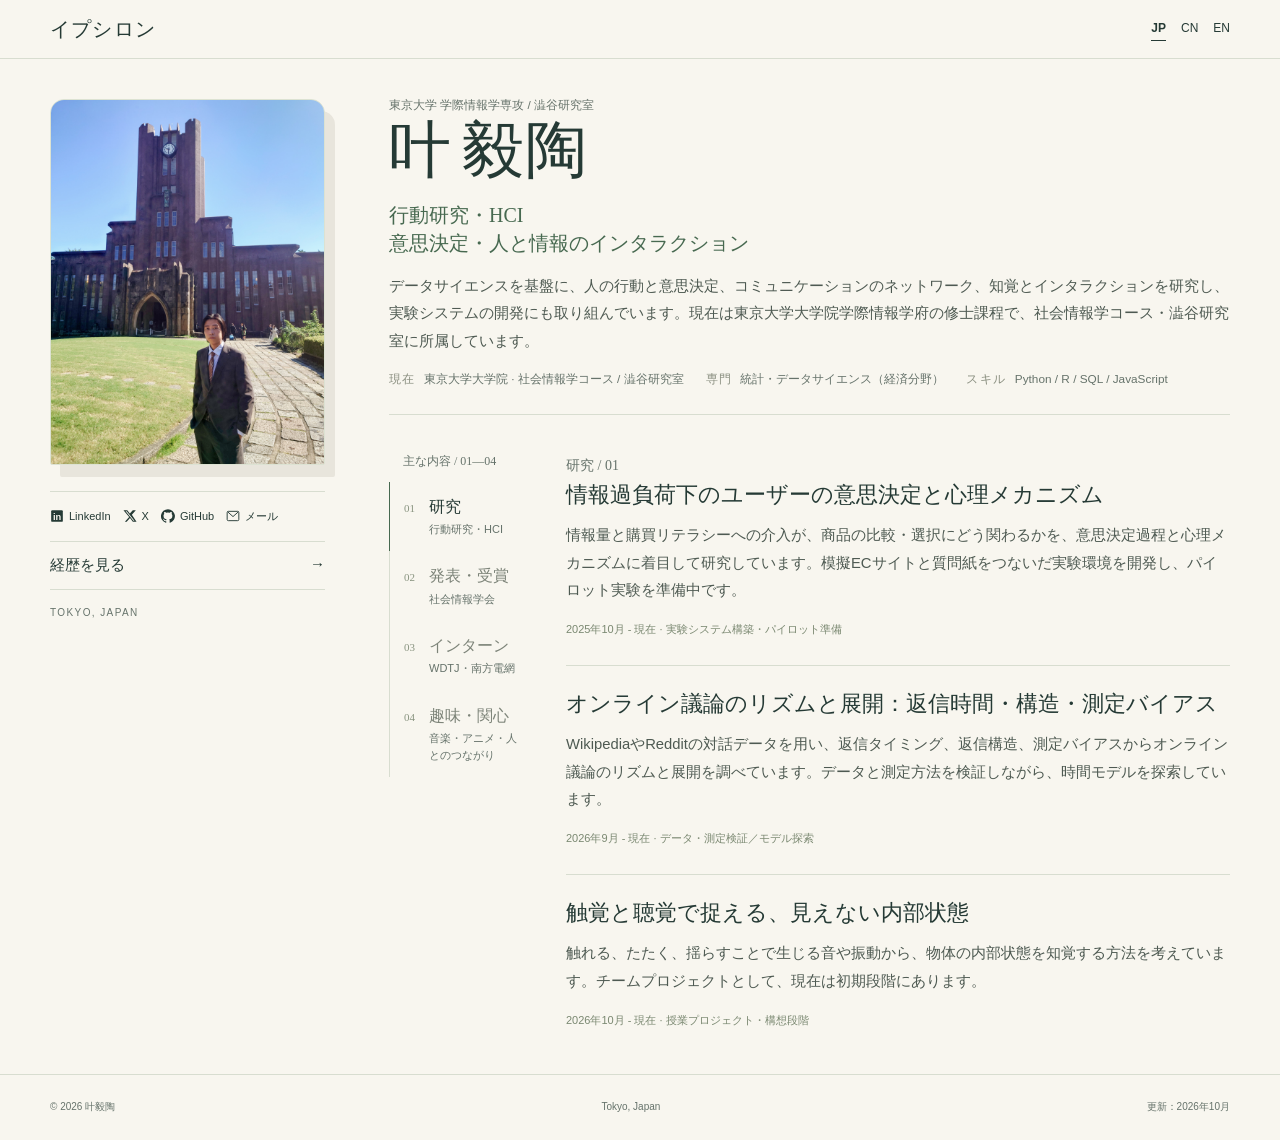
==== commit cc00c6dd: "Add research project periods to multilingual homepage" ====
--- a/ja/index.html
+++ b/ja/index.html
@@ -3,9 +3,9 @@
       <aside class="profile-side"><div class="profile-art profile-photo"><a href="../portrait.jpg"><img src="../portrait.jpg" alt="叶毅陶の写真" width="3024" height="4032" fetchpriority="high"></a></div><div class="social-links" id="contact"><a href="https://www.linkedin.com/in/yitao-ye-24138a41a/" aria-label="LinkedIn" target="_blank" rel="noopener noreferrer"><svg viewBox="0 0 24 24" aria-hidden="true"><rect x="2" y="2" width="20" height="20" rx="2" fill="currentColor"/><text x="5" y="18" fill="var(--paper)" font-family="Arial,sans-serif" font-weight="700" font-size="16">in</text></svg><span>LinkedIn</span></a><a href="https://x.com/Yipsilon2887" aria-label="X" target="_blank" rel="noopener noreferrer"><svg viewBox="0 0 24 24" aria-hidden="true"><path fill="currentColor" d="M18.9 2H22l-6.8 7.8L23.2 22h-6.3l-4.9-6.5L6.3 22H3.2l7.3-8.4L.8 2h6.5l4.4 5.8L16.8 2h2.1ZM17.8 20h1.8L6.3 4H4.4l13.4 16Z"/></svg><span>X</span></a><a href="https://github.com/yipsilon2887" aria-label="GitHub" target="_blank" rel="noopener noreferrer"><svg viewBox="0 0 24 24" aria-hidden="true"><path fill="currentColor" d="M12 .3a12 12 0 0 0-3.8 23.4c.6.1.8-.3.8-.6v-2.3c-3.4.7-4.1-1.4-4.1-1.4-.5-1.4-1.3-1.8-1.3-1.8-1.1-.7.1-.7.1-.7 1.2.1 1.8 1.3 1.8 1.3 1 1.8 2.8 1.3 3.5 1 .1-.8.4-1.3.8-1.6-2.7-.3-5.5-1.4-5.5-6a4.7 4.7 0 0 1 1.2-3.2c-.1-.3-.5-1.6.1-3.2 0 0 1-.3 3.3 1.2a11.4 11.4 0 0 1 6 0c2.3-1.5 3.3-1.2 3.3-1.2.6 1.6.2 2.9.1 3.2a4.7 4.7 0 0 1 1.2 3.2c0 4.6-2.8 5.7-5.5 6 .4.4.8 1.1.8 2.2v3.3c0 .3.2.7.8.6A12 12 0 0 0 12 .3Z"/></svg><span>GitHub</span></a><a href="mailto:yipsilon2887@outlook.com" aria-label="メール"><svg viewBox="0 0 24 24" aria-hidden="true"><g fill="none" stroke="currentColor" stroke-width="1.6" stroke-linejoin="round"><rect x="2" y="4" width="20" height="16" rx="2"/><path d="m3 5 9 8 9-8"/></g></svg><span>メール</span></a></div><a class="side-cv" href="cv/">経歴を見る <span aria-hidden="true">&#8594;</span></a><p class="location">TOKYO, JAPAN</p></aside>
       <div class="profile-main"><section class="intro"><p class="affiliation">東京大学 学際情報学専攻 / 澁谷研究室</p><h1 aria-label="叶毅陶"><span>叶</span><span class="name-given">毅陶</span></h1><h2>行動研究・HCI<br>意思決定・人と情報のインタラクション</h2><p class="bio">データサイエンスを基盤に、人の行動と意思決定、コミュニケーションのネットワーク、知覚とインタラクションを研究し、実験システムの開発にも取り組んでいます。現在は東京大学大学院学際情報学府の修士課程で、社会情報学コース・澁谷研究室に所属しています。</p><div class="identity-strip"><div><span class="label">現在</span><p>東京大学大学院 · 社会情報学コース / 澁谷研究室</p></div><div><span class="label">専門</span><p>統計・データサイエンス（経済分野）</p></div><div><span class="label">スキル</span><p>Python / R / SQL / JavaScript</p></div></div></section>
       <div class="topic-layout"><nav class="topic-nav" aria-label="主な内容 / 01—04"><p>主な内容 / 01—04</p><div role="tablist" aria-label="主な内容 / 01—04"><a role="tab" id="tab-research" aria-controls="research" aria-selected="true" href="#research"><span class="tab-no">01</span><span><strong>研究</strong><small>行動研究・HCI</small></span></a><a role="tab" id="tab-recognition" aria-controls="recognition" aria-selected="false" href="#recognition"><span class="tab-no">02</span><span><strong>発表・受賞</strong><small>社会情報学会</small></span></a><a role="tab" id="tab-experience" aria-controls="experience" aria-selected="false" href="#experience"><span class="tab-no">03</span><span><strong>インターン</strong><small>WDTJ・南方電網</small></span></a><a role="tab" id="tab-about" aria-controls="about" aria-selected="false" href="#about"><span class="tab-no">04</span><span><strong>趣味・関心</strong><small>音楽・アニメ・人とのつながり</small></span></a></div></nav><div class="panels">
-      <section class="topic-panel" id="research" role="tabpanel" aria-labelledby="tab-research"><span class="eyebrow">研究 / 01</span><article class="project" id="web-track"><h3>情報過負荷下のユーザーの意思決定と心理メカニズム</h3><p>情報量と購買リテラシーへの介入が、商品の比較・選択にどう関わるかを、意思決定過程と心理メカニズムに着目して研究しています。模擬ECサイトと質問紙をつないだ実験環境を開発し、パイロット実験を準備中です。</p><span class="status">実験システム構築・パイロット準備</span></article><article class="project" id="sociophysics"><h3>オンライン議論のリズムと展開：返信時間・構造・測定バイアス</h3><p>WikipediaやRedditの対話データを用い、返信タイミング、返信構造、測定バイアスからオンライン議論のリズムと展開を調べています。データと測定方法を検証しながら、時間モデルを探索しています。</p><span class="status">データ・測定検証／モデル探索</span></article><article class="project" id="human-augmentation"><h3>触覚と聴覚で捉える、見えない内部状態</h3><p>触れる、たたく、揺らすことで生じる音や振動から、物体の内部状態を知覚する方法を考えています。チームプロジェクトとして、現在は初期段階にあります。</p><span class="status">授業プロジェクト・構想段階</span></article></section>
+      <section class="topic-panel" id="research" role="tabpanel" aria-labelledby="tab-research"><span class="eyebrow">研究 / 01</span><article class="project" id="web-track"><h3>情報過負荷下のユーザーの意思決定と心理メカニズム</h3><p>情報量と購買リテラシーへの介入が、商品の比較・選択にどう関わるかを、意思決定過程と心理メカニズムに着目して研究しています。模擬ECサイトと質問紙をつないだ実験環境を開発し、パイロット実験を準備中です。</p><span class="status">2025年10月 - 現在 · 実験システム構築・パイロット準備</span></article><article class="project" id="sociophysics"><h3>オンライン議論のリズムと展開：返信時間・構造・測定バイアス</h3><p>WikipediaやRedditの対話データを用い、返信タイミング、返信構造、測定バイアスからオンライン議論のリズムと展開を調べています。データと測定方法を検証しながら、時間モデルを探索しています。</p><span class="status">2026年9月 - 現在 · データ・測定検証／モデル探索</span></article><article class="project" id="human-augmentation"><h3>触覚と聴覚で捉える、見えない内部状態</h3><p>触れる、たたく、揺らすことで生じる音や振動から、物体の内部状態を知覚する方法を考えています。チームプロジェクトとして、現在は初期段階にあります。</p><span class="status">2026年10月 - 現在 · 授業プロジェクト・構想段階</span></article></section>
       <section class="topic-panel" id="recognition" role="tabpanel" aria-labelledby="tab-recognition"><span class="eyebrow">発表・受賞 / 02</span><h2>2026年9月13日 · 社会情報学会 研究発表優秀賞</h2><p>「オンライン購買環境における情報過負荷と購買識別力：注意配分過程に着目した先行研究レビュー」— 口頭発表</p></section>
       <section class="topic-panel" id="experience" role="tabpanel" aria-labelledby="tab-experience"><span class="eyebrow">インターンシップ / 03</span><h2>インターンシップ</h2><article class="internship"><span class="date">2026.08</span><div><h3>Western Digital Technologies Japan</h3><p>5日間インターンシップ · ソフトウェアコース</p></div></article><article class="internship"><span class="date">2024.10 — 2025.01</span><div><h3>中国南方電網</h3><p>データ分析インターン</p></div></article></section>
-      <section class="topic-panel" id="about" role="tabpanel" aria-labelledby="tab-about"><span class="eyebrow">趣味・関心 / 04</span><h2>音楽・サブカルチャー・日々の探索</h2><ul><li>好きな音楽：昭和歌謡、J-POP、City Pop、アニソン</li><li>アーティスト：宇多田ヒカル、水樹奈々、LiSA、田村ゆかり、中島由貴、水瀬いのり、藍井エイル、May&#x27;n、East Of Eden、BanG Dream!</li><li>その他の関心：ガジェット、アニメ、ゲーム、ロボット、声優、情報強者、ニュース</li><li>日々の楽しみ：聖地巡礼、スタンプラリー、アニメ関連イベント</li><li>特技：水泳（泳力検定1級相当）、書道</li><li>サークル：東京大学朗読劇研究会 ／ 暨南大学日本語サークル 元副会長</li><li>語学：中国語・広東語（母語）／ 日本語 JLPT N1 ／ 英語 CEFR B2</li></ul></section>
+      <section class="topic-panel" id="about" role="tabpanel" aria-labelledby="tab-about"><span class="eyebrow">趣味・関心 / 04</span><h2>音楽・サブカルチャー・日々の探索</h2><ul><li>好きな音楽：昭和歌謡、J-POP、City Pop、アニソン</li><li>アーティスト：宇多田ヒカル、水樹奈々、LiSA、田村ゆかり、中島由貴、水瀬いのり、藍井エイル、May&#x27;n、East Of Eden、BanG Dream!</li><li>その他の関心：ガジェット、アニメ、ゲーム、ロボット、声優、情報強者、ニュース、人間・社会観察</li><li>日々の楽しみ：聖地巡礼、スタンプラリー、アニメ関連イベント</li><li>特技：水泳（泳力検定1級相当）、書道</li><li>サークル：東京大学朗読劇研究会 ／ 暨南大学日本語サークル 元副会長</li><li>語学：中国語・広東語（母語）／ 日本語 JLPT N1 ／ 英語 CEFR B2</li></ul></section>
       </div></div></div>
-    </main><footer><div class="wrap footer-inner"><span>&copy; 2026 叶毅陶</span><span>Tokyo, Japan</span><span>更新：2026年10月</span></div></footer><script type="application/json" id="language-pages">{"ja/":"\u003c!doctype html>\n\u003chtml lang=\"ja\">\u003chead>\u003cmeta charset=\"utf-8\">\u003cmeta name=\"viewport\" content=\"width=device-width,initial-scale=1\">\u003ctitle>叶毅陶 | 東京大学 | 行動研究・HCI\u003c/title>\u003cmeta name=\"description\" content=\"叶毅陶の個人サイト。東京大学大学院で、データサイエンスを基盤に行動・意思決定、コミュニケーションのネットワーク、知覚とインタラクションを研究しています。\">\u003cmeta name=\"theme-color\" content=\"#f8f6ef\">\u003cmeta property=\"og:title\" content=\"叶毅陶 | 東京大学 | 行動研究・HCI\">\u003cmeta property=\"og:description\" content=\"叶毅陶の個人サイト。東京大学大学院で、データサイエンスを基盤に行動・意思決定、コミュニケーションのネットワーク、知覚とインタラクションを研究しています。\">\u003cmeta property=\"og:type\" content=\"website\">\u003clink rel=\"icon\" href=\"../favicon.svg\" type=\"image/svg+xml\">\u003clink rel=\"stylesheet\" href=\"../styles.css\">\u003clink rel=\"alternate\" hreflang=\"ja\" href=\"../ja/\">\u003clink rel=\"alternate\" hreflang=\"zh-CN\" href=\"../zh/\">\u003clink rel=\"alternate\" hreflang=\"en\" href=\"../en/\">\u003c/head>\u003cbody>\u003ca class=\"skip\" href=\"#main\">本文へ\u003c/a>\u003cheader>\u003cdiv class=\"wrap topbar\">\u003ca class=\"brand\" aria-label=\"イプシロン\" href=\"./\">イプシロン\u003c/a>\u003cnav class=\"nav\" aria-label=\"Navigation\">\u003ca href=\"#research\">研究\u003c/a>\u003ca href=\"#experience\">経験\u003c/a>\u003ca href=\"#about\">私について\u003c/a>\u003ca href=\"#contact\">連絡\u003c/a>\u003c/nav>\u003cnav class=\"langs\" aria-label=\"Language\">\u003ca href=\"../ja/\" lang=\"ja\" data-language=\"ja\" aria-current=\"page\">JP\u003c/a>\u003ca href=\"../zh/\" lang=\"zh-CN\" data-language=\"zh\">CN\u003c/a>\u003ca href=\"../en/\" lang=\"en\" data-language=\"en\">EN\u003c/a>\u003c/nav>\u003c/div>\u003c/header>\u003cmain id=\"main\" class=\"wrap profile-layout\">\n      \u003caside class=\"profile-side\">\u003cdiv class=\"profile-art profile-photo\">\u003ca href=\"../portrait.jpg\">\u003cimg src=\"../portrait.jpg\" alt=\"叶毅陶の写真\" width=\"3024\" height=\"4032\" fetchpriority=\"high\">\u003c/a>\u003c/div>\u003cdiv class=\"social-links\" id=\"contact\">\u003ca href=\"https://www.linkedin.com/in/yitao-ye-24138a41a/\" aria-label=\"LinkedIn\" target=\"_blank\" rel=\"noopener noreferrer\">\u003csvg viewBox=\"0 0 24 24\" aria-hidden=\"true\">\u003crect x=\"2\" y=\"2\" width=\"20\" height=\"20\" rx=\"2\" fill=\"currentColor\"/>\u003ctext x=\"5\" y=\"18\" fill=\"var(--paper)\" font-family=\"Arial,sans-serif\" font-weight=\"700\" font-size=\"16\">in\u003c/text>\u003c/svg>\u003cspan>LinkedIn\u003c/span>\u003c/a>\u003ca href=\"https://x.com/Yipsilon2887\" aria-label=\"X\" target=\"_blank\" rel=\"noopener noreferrer\">\u003csvg viewBox=\"0 0 24 24\" aria-hidden=\"true\">\u003cpath fill=\"currentColor\" d=\"M18.9 2H22l-6.8 7.8L23.2 22h-6.3l-4.9-6.5L6.3 22H3.2l7.3-8.4L.8 2h6.5l4.4 5.8L16.8 2h2.1ZM17.8 20h1.8L6.3 4H4.4l13.4 16Z\"/>\u003c/svg>\u003cspan>X\u003c/span>\u003c/a>\u003ca href=\"https://github.com/yipsilon2887\" aria-label=\"GitHub\" target=\"_blank\" rel=\"noopener noreferrer\">\u003csvg viewBox=\"0 0 24 24\" aria-hidden=\"true\">\u003cpath fill=\"currentColor\" d=\"M12 .3a12 12 0 0 0-3.8 23.4c.6.1.8-.3.8-.6v-2.3c-3.4.7-4.1-1.4-4.1-1.4-.5-1.4-1.3-1.8-1.3-1.8-1.1-.7.1-.7.1-.7 1.2.1 1.8 1.3 1.8 1.3 1 1.8 2.8 1.3 3.5 1 .1-.8.4-1.3.8-1.6-2.7-.3-5.5-1.4-5.5-6a4.7 4.7 0 0 1 1.2-3.2c-.1-.3-.5-1.6.1-3.2 0 0 1-.3 3.3 1.2a11.4 11.4 0 0 1 6 0c2.3-1.5 3.3-1.2 3.3-1.2.6 1.6.2 2.9.1 3.2a4.7 4.7 0 0 1 1.2 3.2c0 4.6-2.8 5.7-5.5 6 .4.4.8 1.1.8 2.2v3.3c0 .3.2.7.8.6A12 12 0 0 0 12 .3Z\"/>\u003c/svg>\u003cspan>GitHub\u003c/span>\u003c/a>\u003ca href=\"mailto:yipsilon2887@outlook.com\" aria-label=\"メール\">\u003csvg viewBox=\"0 0 24 24\" aria-hidden=\"true\">\u003cg fill=\"none\" stroke=\"currentColor\" stroke-width=\"1.6\" stroke-linejoin=\"round\">\u003crect x=\"2\" y=\"4\" width=\"20\" height=\"16\" rx=\"2\"/>\u003cpath d=\"m3 5 9 8 9-8\"/>\u003c/g>\u003c/svg>\u003cspan>メール\u003c/span>\u003c/a>\u003c/div>\u003ca class=\"side-cv\" href=\"cv/\">経歴を見る \u003cspan aria-hidden=\"true\">&#8594;\u003c/span>\u003c/a>\u003cp class=\"location\">TOKYO, JAPAN\u003c/p>\u003c/aside>\n      \u003cdiv class=\"profile-main\">\u003csection class=\"intro\">\u003cp class=\"affiliation\">東京大学 学際情報学専攻 / 澁谷研究室\u003c/p>\u003ch1 aria-label=\"叶毅陶\">\u003cspan>叶\u003c/span>\u003cspan class=\"name-given\">毅陶\u003c/span>\u003c/h1>\u003ch2>行動研究・HCI\u003cbr>意思決定・人と情報のインタラクション\u003c/h2>\u003cp class=\"bio\">データサイエンスを基盤に、人の行動と意思決定、コミュニケーションのネットワーク、知覚とインタラクションを研究し、実験システムの開発にも取り組んでいます。現在は東京大学大学院学際情報学府の修士課程で、社会情報学コース・澁谷研究室に所属しています。\u003c/p>\u003cdiv class=\"identity-strip\">\u003cdiv>\u003cspan class=\"label\">現在\u003c/span>\u003cp>東京大学大学院 · 社会情報学コース / 澁谷研究室\u003c/p>\u003c/div>\u003cdiv>\u003cspan class=\"label\">専門\u003c/span>\u003cp>統計・データサイエンス（経済分野）\u003c/p>\u003c/div>\u003cdiv>\u003cspan class=\"label\">スキル\u003c/span>\u003cp>Python / R / SQL / JavaScript\u003c/p>\u003c/div>\u003c/div>\u003c/section>\n      \u003cdiv class=\"topic-layout\">\u003cnav class=\"topic-nav\" aria-label=\"主な内容 / 01—04\">\u003cp>主な内容 / 01—04\u003c/p>\u003cdiv role=\"tablist\" aria-label=\"主な内容 / 01—04\">\u003ca role=\"tab\" id=\"tab-research\" aria-controls=\"research\" aria-selected=\"true\" href=\"#research\">\u003cspan class=\"tab-no\">01\u003c/span>\u003cspan>\u003cstrong>研究\u003c/strong>\u003csmall>行動研究・HCI\u003c/small>\u003c/span>\u003c/a>\u003ca role=\"tab\" id=\"tab-recognition\" aria-controls=\"recognition\" aria-selected=\"false\" href=\"#recognition\">\u003cspan class=\"tab-no\">02\u003c/span>\u003cspan>\u003cstrong>発表・受賞\u003c/strong>\u003csmall>社会情報学会\u003c/small>\u003c/span>\u003c/a>\u003ca role=\"tab\" id=\"tab-experience\" aria-controls=\"experience\" aria-selected=\"false\" href=\"#experience\">\u003cspan class=\"tab-no\">03\u003c/span>\u003cspan>\u003cstrong>インターン\u003c/strong>\u003csmall>WDTJ・南方電網\u003c/small>\u003c/span>\u003c/a>\u003ca role=\"tab\" id=\"tab-about\" aria-controls=\"about\" aria-selected=\"false\" href=\"#about\">\u003cspan class=\"tab-no\">04\u003c/span>\u003cspan>\u003cstrong>趣味・関心\u003c/strong>\u003csmall>音楽・アニメ・人とのつながり\u003c/small>\u003c/span>\u003c/a>\u003c/div>\u003c/nav>\u003cdiv class=\"panels\">\n      \u003csection class=\"topic-panel\" id=\"research\" role=\"tabpanel\" aria-labelledby=\"tab-research\">\u003cspan class=\"eyebrow\">研究 / 01\u003c/span>\u003carticle class=\"project\" id=\"web-track\">\u003ch3>情報過負荷下のユーザーの意思決定と心理メカニズム\u003c/h3>\u003cp>情報量と購買リテラシーへの介入が、商品の比較・選択にどう関わるかを、意思決定過程と心理メカニズムに着目して研究しています。模擬ECサイトと質問紙をつないだ実験環境を開発し、パイロット実験を準備中です。\u003c/p>\u003cspan class=\"status\">実験システム構築・パイロット準備\u003c/span>\u003c/article>\u003carticle class=\"project\" id=\"sociophysics\">\u003ch3>オンライン議論のリズムと展開：返信時間・構造・測定バイアス\u003c/h3>\u003cp>WikipediaやRedditの対話データを用い、返信タイミング、返信構造、測定バイアスからオンライン議論のリズムと展開を調べています。データと測定方法を検証しながら、時間モデルを探索しています。\u003c/p>\u003cspan class=\"status\">データ・測定検証／モデル探索\u003c/span>\u003c/article>\u003carticle class=\"project\" id=\"human-augmentation\">\u003ch3>触覚と聴覚で捉える、見えない内部状態\u003c/h3>\u003cp>触れる、たたく、揺らすことで生じる音や振動から、物体の内部状態を知覚する方法を考えています。チームプロジェクトとして、現在は初期段階にあります。\u003c/p>\u003cspan class=\"status\">授業プロジェクト・構想段階\u003c/span>\u003c/article>\u003c/section>\n      \u003csection class=\"topic-panel\" id=\"recognition\" role=\"tabpanel\" aria-labelledby=\"tab-recognition\">\u003cspan class=\"eyebrow\">発表・受賞 / 02\u003c/span>\u003ch2>2026年9月13日 · 社会情報学会 研究発表優秀賞\u003c/h2>\u003cp>「オンライン購買環境における情報過負荷と購買識別力：注意配分過程に着目した先行研究レビュー」— 口頭発表\u003c/p>\u003c/section>\n      \u003csection class=\"topic-panel\" id=\"experience\" role=\"tabpanel\" aria-labelledby=\"tab-experience\">\u003cspan class=\"eyebrow\">インターンシップ / 03\u003c/span>\u003ch2>インターンシップ\u003c/h2>\u003carticle class=\"internship\">\u003cspan class=\"date\">2026.08\u003c/span>\u003cdiv>\u003ch3>Western Digital Technologies Japan\u003c/h3>\u003cp>5日間インターンシップ · ソフトウェアコース\u003c/p>\u003c/div>\u003c/article>\u003carticle class=\"internship\">\u003cspan class=\"date\">2024.10 — 2025.01\u003c/span>\u003cdiv>\u003ch3>中国南方電網\u003c/h3>\u003cp>データ分析インターン\u003c/p>\u003c/div>\u003c/article>\u003c/section>\n      \u003csection class=\"topic-panel\" id=\"about\" role=\"tabpanel\" aria-labelledby=\"tab-about\">\u003cspan class=\"eyebrow\">趣味・関心 / 04\u003c/span>\u003ch2>音楽・サブカルチャー・日々の探索\u003c/h2>\u003cul>\u003cli>好きな音楽：昭和歌謡、J-POP、City Pop、アニソン\u003c/li>\u003cli>アーティスト：宇多田ヒカル、水樹奈々、LiSA、田村ゆかり、中島由貴、水瀬いのり、藍井エイル、May&#x27;n、East Of Eden、BanG Dream!\u003c/li>\u003cli>その他の関心：ガジェット、アニメ、ゲーム、ロボット、声優、情報強者、ニュース\u003c/li>\u003cli>日々の楽しみ：聖地巡礼、スタンプラリー、アニメ関連イベント\u003c/li>\u003cli>特技：水泳（泳力検定1級相当）、書道\u003c/li>\u003cli>サークル：東京大学朗読劇研究会 ／ 暨南大学日本語サークル 元副会長\u003c/li>\u003cli>語学：中国語・広東語（母語）／ 日本語 JLPT N1 ／ 英語 CEFR B2\u003c/li>\u003c/ul>\u003c/section>\n      \u003c/div>\u003c/div>\u003c/div>\n    \u003c/main>\u003cfooter>\u003cdiv class=\"wrap footer-inner\">\u003cspan>&copy; 2026 叶毅陶\u003c/span>\u003cspan>Tokyo, Japan\u003c/span>\u003cspan>更新：2026年10月\u003c/span>\u003c/div>\u003c/footer>\u003cscript src=\"../site.js\" defer>\u003c/script>\u003c/body>\u003c/html>","zh/":"\u003c!doctype html>\n\u003chtml lang=\"zh-CN\">\u003chead>\u003cmeta charset=\"utf-8\">\u003cmeta name=\"viewport\" content=\"width=device-width,initial-scale=1\">\u003ctitle>叶毅陶 | 东京大学 | 行为研究与HCI\u003c/title>\u003cmeta name=\"description\" content=\"叶毅陶的个人主页：东京大学研究生，以数据科学为基础，关注行为决策、交流网络与感知交互，兼具实验系统和软件开发经历。\">\u003cmeta name=\"theme-color\" content=\"#f8f6ef\">\u003cmeta property=\"og:title\" content=\"叶毅陶 | 东京大学 | 行为研究与HCI\">\u003cmeta property=\"og:description\" content=\"叶毅陶的个人主页：东京大学研究生，以数据科学为基础，关注行为决策、交流网络与感知交互，兼具实验系统和软件开发经历。\">\u003cmeta property=\"og:type\" content=\"website\">\u003clink rel=\"icon\" href=\"../favicon.svg\" type=\"image/svg+xml\">\u003clink rel=\"stylesheet\" href=\"../styles.css\">\u003clink rel=\"alternate\" hreflang=\"ja\" href=\"../ja/\">\u003clink rel=\"alternate\" hreflang=\"zh-CN\" href=\"../zh/\">\u003clink rel=\"alternate\" hreflang=\"en\" href=\"../en/\">\u003c/head>\u003cbody>\u003ca class=\"skip\" href=\"#main\">跳至正文\u003c/a>\u003cheader>\u003cdiv class=\"wrap topbar\">\u003ca class=\"brand\" aria-label=\"Yipsilon\" href=\"./\">Yipsilon\u003c/a>\u003cnav class=\"nav\" aria-label=\"Navigation\">\u003ca href=\"#research\">研究\u003c/a>\u003ca href=\"#experience\">经历\u003c/a>\u003ca href=\"#about\">关于我\u003c/a>\u003ca href=\"#contact\">联系\u003c/a>\u003c/nav>\u003cnav class=\"langs\" aria-label=\"Language\">\u003ca href=\"../ja/\" lang=\"ja\" data-language=\"ja\">JP\u003c/a>\u003ca href=\"../zh/\" lang=\"zh-CN\" data-language=\"zh\" aria-current=\"page\">CN\u003c/a>\u003ca href=\"../en/\" lang=\"en\" data-language=\"en\">EN\u003c/a>\u003c/nav>\u003c/div>\u003c/header>\u003cmain id=\"main\" class=\"wrap profile-layout\">\n      \u003caside class=\"profile-side\">\u003cdiv class=\"profile-art profile-photo\">\u003ca href=\"../portrait.jpg\">\u003cimg src=\"../portrait.jpg\" alt=\"叶毅陶的照片\" width=\"3024\" height=\"4032\" fetchpriority=\"high\">\u003c/a>\u003c/div>\u003cdiv class=\"social-links\" id=\"contact\">\u003ca href=\"https://www.linkedin.com/in/yitao-ye-24138a41a/\" aria-label=\"LinkedIn\" target=\"_blank\" rel=\"noopener noreferrer\">\u003csvg viewBox=\"0 0 24 24\" aria-hidden=\"true\">\u003crect x=\"2\" y=\"2\" width=\"20\" height=\"20\" rx=\"2\" fill=\"currentColor\"/>\u003ctext x=\"5\" y=\"18\" fill=\"var(--paper)\" font-family=\"Arial,sans-serif\" font-weight=\"700\" font-size=\"16\">in\u003c/text>\u003c/svg>\u003cspan>LinkedIn\u003c/span>\u003c/a>\u003ca href=\"https://x.com/Yipsilon2887\" aria-label=\"X\" target=\"_blank\" rel=\"noopener noreferrer\">\u003csvg viewBox=\"0 0 24 24\" aria-hidden=\"true\">\u003cpath fill=\"currentColor\" d=\"M18.9 2H22l-6.8 7.8L23.2 22h-6.3l-4.9-6.5L6.3 22H3.2l7.3-8.4L.8 2h6.5l4.4 5.8L16.8 2h2.1ZM17.8 20h1.8L6.3 4H4.4l13.4 16Z\"/>\u003c/svg>\u003cspan>X\u003c/span>\u003c/a>\u003ca href=\"https://github.com/yipsilon2887\" aria-label=\"GitHub\" target=\"_blank\" rel=\"noopener noreferrer\">\u003csvg viewBox=\"0 0 24 24\" aria-hidden=\"true\">\u003cpath fill=\"currentColor\" d=\"M12 .3a12 12 0 0 0-3.8 23.4c.6.1.8-.3.8-.6v-2.3c-3.4.7-4.1-1.4-4.1-1.4-.5-1.4-1.3-1.8-1.3-1.8-1.1-.7.1-.7.1-.7 1.2.1 1.8 1.3 1.8 1.3 1 1.8 2.8 1.3 3.5 1 .1-.8.4-1.3.8-1.6-2.7-.3-5.5-1.4-5.5-6a4.7 4.7 0 0 1 1.2-3.2c-.1-.3-.5-1.6.1-3.2 0 0 1-.3 3.3 1.2a11.4 11.4 0 0 1 6 0c2.3-1.5 3.3-1.2 3.3-1.2.6 1.6.2 2.9.1 3.2a4.7 4.7 0 0 1 1.2 3.2c0 4.6-2.8 5.7-5.5 6 .4.4.8 1.1.8 2.2v3.3c0 .3.2.7.8.6A12 12 0 0 0 12 .3Z\"/>\u003c/svg>\u003cspan>GitHub\u003c/span>\u003c/a>\u003ca href=\"mailto:yipsilon2887@outlook.com\" aria-label=\"邮箱\">\u003csvg viewBox=\"0 0 24 24\" aria-hidden=\"true\">\u003cg fill=\"none\" stroke=\"currentColor\" stroke-width=\"1.6\" stroke-linejoin=\"round\">\u003crect x=\"2\" y=\"4\" width=\"20\" height=\"16\" rx=\"2\"/>\u003cpath d=\"m3 5 9 8 9-8\"/>\u003c/g>\u003c/svg>\u003cspan>邮箱\u003c/span>\u003c/a>\u003c/div>\u003ca class=\"side-cv\" href=\"cv/\">查看履历 \u003cspan aria-hidden=\"true\">&#8594;\u003c/span>\u003c/a>\u003cp class=\"location\">TOKYO, JAPAN\u003c/p>\u003c/aside>\n      \u003cdiv class=\"profile-main\">\u003csection class=\"intro\">\u003cp class=\"affiliation\">东京大学 学际情报学专攻 / 澁谷研究室\u003c/p>\u003ch1 aria-label=\"叶毅陶\">\u003cspan>叶\u003c/span>\u003cspan class=\"name-given\">毅陶\u003c/span>\u003c/h1>\u003ch2>行为研究・HCI\u003cbr>行为决策&amp;人与信息的交互\u003c/h2>\u003cp class=\"bio\">以数据科学为基础，关注人的行为与决策、交流网络及感知交互，并开发用于研究的实验系统。目前在东京大学大学院学际情报学府攻读硕士，所属社会情报学课程澁谷研究室。\u003c/p>\u003cdiv class=\"identity-strip\">\u003cdiv>\u003cspan class=\"label\">目前\u003c/span>\u003cp>东京大学大学院 · 社会情报学课程 / 澁谷研究室\u003c/p>\u003c/div>\u003cdiv>\u003cspan class=\"label\">背景\u003c/span>\u003cp>统计与数据科学（经济领域）\u003c/p>\u003c/div>\u003cdiv>\u003cspan class=\"label\">技能\u003c/span>\u003cp>Python / R / SQL / JavaScript\u003c/p>\u003c/div>\u003c/div>\u003c/section>\n      \u003cdiv class=\"topic-layout\">\u003cnav class=\"topic-nav\" aria-label=\"主要内容 / 01—04\">\u003cp>主要内容 / 01—04\u003c/p>\u003cdiv role=\"tablist\" aria-label=\"主要内容 / 01—04\">\u003ca role=\"tab\" id=\"tab-research\" aria-controls=\"research\" aria-selected=\"true\" href=\"#research\">\u003cspan class=\"tab-no\">01\u003c/span>\u003cspan>\u003cstrong>研究\u003c/strong>\u003csmall>行为研究・HCI\u003c/small>\u003c/span>\u003c/a>\u003ca role=\"tab\" id=\"tab-recognition\" aria-controls=\"recognition\" aria-selected=\"false\" href=\"#recognition\">\u003cspan class=\"tab-no\">02\u003c/span>\u003cspan>\u003cstrong>发表与荣誉\u003c/strong>\u003csmall>社会情報学会\u003c/small>\u003c/span>\u003c/a>\u003ca role=\"tab\" id=\"tab-experience\" aria-controls=\"experience\" aria-selected=\"false\" href=\"#experience\">\u003cspan class=\"tab-no\">03\u003c/span>\u003cspan>\u003cstrong>实习经历\u003c/strong>\u003csmall>西部数据・南方电网\u003c/small>\u003c/span>\u003c/a>\u003ca role=\"tab\" id=\"tab-about\" aria-controls=\"about\" aria-selected=\"false\" href=\"#about\">\u003cspan class=\"tab-no\">04\u003c/span>\u003cspan>\u003cstrong>兴趣爱好\u003c/strong>\u003csmall>音乐・动画・人与人的联系\u003c/small>\u003c/span>\u003c/a>\u003c/div>\u003c/nav>\u003cdiv class=\"panels\">\n      \u003csection class=\"topic-panel\" id=\"research\" role=\"tabpanel\" aria-labelledby=\"tab-research\">\u003cspan class=\"eyebrow\">研究 / 01\u003c/span>\u003carticle class=\"project\" id=\"web-track\">\u003ch3>信息过载下的用户决策：行为过程与心理机制\u003c/h3>\u003cp>研究信息量与购买素养干预如何影响商品比较和选择，关注决策过程及其心理机制。正在开发连接模拟电商与问卷的实验平台，并准备真人预实验。\u003c/p>\u003cspan class=\"status\">实验平台开发 · 预实验准备\u003c/span>\u003c/article>\u003carticle class=\"project\" id=\"sociophysics\">\u003ch3>网络讨论的互动节奏与演化：回复时间、回复结构及其测量偏差\u003c/h3>\u003cp>利用 Wikipedia 与 Reddit 对话数据，从回复时间、回复结构与测量偏差切入，研究网络讨论的互动节奏与演化。当前核查数据与测量方法，并探索时间模型。\u003c/p>\u003cspan class=\"status\">数据与测量核查 · 模型探索\u003c/span>\u003c/article>\u003carticle class=\"project\" id=\"human-augmentation\">\u003ch3>以触觉与听觉感知不可见的内部状态\u003c/h3>\u003cp>探索通过触摸、轻敲和摇晃产生的声音与振动感知物体内部状态。作为团队项目，目前处于初期阶段。\u003c/p>\u003cspan class=\"status\">课程团队项目 · 构想阶段\u003c/span>\u003c/article>\u003c/section>\n      \u003csection class=\"topic-panel\" id=\"recognition\" role=\"tabpanel\" aria-labelledby=\"tab-recognition\">\u003cspan class=\"eyebrow\">发表与荣誉 / 02\u003c/span>\u003ch2>2026年9月13日 · 社会情報学会「研究発表優秀賞」\u003c/h2>\u003cp>「オンライン購買環境における情報過負荷と購買識別力：注意配分過程に着目した先行研究レビュー」— 口头发表。\u003c/p>\u003c/section>\n      \u003csection class=\"topic-panel\" id=\"experience\" role=\"tabpanel\" aria-labelledby=\"tab-experience\">\u003cspan class=\"eyebrow\">实习经历 / 03\u003c/span>\u003ch2>实习经历\u003c/h2>\u003carticle class=\"internship\">\u003cspan class=\"date\">2026.08\u003c/span>\u003cdiv>\u003ch3>Western Digital Technologies Japan\u003c/h3>\u003cp>5日实习 · 软件方向\u003c/p>\u003c/div>\u003c/article>\u003carticle class=\"internship\">\u003cspan class=\"date\">2024.10 — 2025.01\u003c/span>\u003cdiv>\u003ch3>中国南方电网\u003c/h3>\u003cp>数据分析实习\u003c/p>\u003c/div>\u003c/article>\u003c/section>\n      \u003csection class=\"topic-panel\" id=\"about\" role=\"tabpanel\" aria-labelledby=\"tab-about\">\u003cspan class=\"eyebrow\">兴趣与日常 / 04\u003c/span>\u003ch2>音乐、二次元与日常探索\u003c/h2>\u003cul>\u003cli>音乐流派：昭和歌谣、J-pop、City pop、动画歌曲\u003c/li>\u003cli>音乐人：宇多田ヒカル、水樹奈々、LiSA、田村ゆかり、中島由貴、水瀬いのり、藍井エイル、May&#x27;n、East Of Eden、BanG Dream!\u003c/li>\u003cli>其他兴趣：数码设备、动画、游戏、机器人、声优，新闻，情报强者\u003c/li>\u003cli>日常活动：圣地巡礼、集章活动、动画相关活动\u003c/li>\u003cli>特长：游泳（中国国家三级运动员水平）、书法\u003c/li>\u003cli>社团：东京大学朗读剧研究会 ／ 暨南大学日语社前副会长\u003c/li>\u003cli>语言：普通话、粤语（母语）／ 日语 JLPT N1 ／ 英语 CEFR B2\u003c/li>\u003c/ul>\u003c/section>\n      \u003c/div>\u003c/div>\u003c/div>\n    \u003c/main>\u003cfooter>\u003cdiv class=\"wrap footer-inner\">\u003cspan>&copy; 2026 叶毅陶\u003c/span>\u003cspan>Tokyo, Japan\u003c/span>\u003cspan>更新于2026年10月\u003c/span>\u003c/div>\u003c/footer>\u003cscript src=\"../site.js\" defer>\u003c/script>\u003c/body>\u003c/html>","en/":"\u003c!doctype html>\n\u003chtml lang=\"en\">\u003chead>\u003cmeta charset=\"utf-8\">\u003cmeta name=\"viewport\" content=\"width=device-width,initial-scale=1\">\u003ctitle>Yitao Ye | The University of Tokyo | Behavioral Research &amp; HCI\u003c/title>\u003cmeta name=\"description\" content=\"Yitao Ye is a graduate student at the University of Tokyo, studying behavior and decisions, communication networks, and perceptual interaction through data science and experimental systems.\">\u003cmeta name=\"theme-color\" content=\"#f8f6ef\">\u003cmeta property=\"og:title\" content=\"Yitao Ye | The University of Tokyo | Behavioral Research &amp; HCI\">\u003cmeta property=\"og:description\" content=\"Yitao Ye is a graduate student at the University of Tokyo, studying behavior and decisions, communication networks, and perceptual interaction through data science and experimental systems.\">\u003cmeta property=\"og:type\" content=\"website\">\u003clink rel=\"icon\" href=\"../favicon.svg\" type=\"image/svg+xml\">\u003clink rel=\"stylesheet\" href=\"../styles.css\">\u003clink rel=\"alternate\" hreflang=\"ja\" href=\"../ja/\">\u003clink rel=\"alternate\" hreflang=\"zh-CN\" href=\"../zh/\">\u003clink rel=\"alternate\" hreflang=\"en\" href=\"../en/\">\u003c/head>\u003cbody>\u003ca class=\"skip\" href=\"#main\">Skip to content\u003c/a>\u003cheader>\u003cdiv class=\"wrap topbar\">\u003ca class=\"brand\" aria-label=\"Yipsilon\" href=\"./\">Yipsilon\u003c/a>\u003cnav class=\"nav\" aria-label=\"Navigation\">\u003ca href=\"#research\">Research\u003c/a>\u003ca href=\"#experience\">Experience\u003c/a>\u003ca href=\"#about\">About\u003c/a>\u003ca href=\"#contact\">Contact\u003c/a>\u003c/nav>\u003cnav class=\"langs\" aria-label=\"Language\">\u003ca href=\"../ja/\" lang=\"ja\" data-language=\"ja\">JP\u003c/a>\u003ca href=\"../zh/\" lang=\"zh-CN\" data-language=\"zh\">CN\u003c/a>\u003ca href=\"../en/\" lang=\"en\" data-language=\"en\" aria-current=\"page\">EN\u003c/a>\u003c/nav>\u003c/div>\u003c/header>\u003cmain id=\"main\" class=\"wrap profile-layout\">\n      \u003caside class=\"profile-side\">\u003cdiv class=\"profile-art profile-photo\">\u003ca href=\"../portrait.jpg\">\u003cimg src=\"../portrait.jpg\" alt=\"Portrait of Yitao Ye\" width=\"3024\" height=\"4032\" fetchpriority=\"high\">\u003c/a>\u003c/div>\u003cdiv class=\"social-links\" id=\"contact\">\u003ca href=\"https://www.linkedin.com/in/yitao-ye-24138a41a/\" aria-label=\"LinkedIn\" target=\"_blank\" rel=\"noopener noreferrer\">\u003csvg viewBox=\"0 0 24 24\" aria-hidden=\"true\">\u003crect x=\"2\" y=\"2\" width=\"20\" height=\"20\" rx=\"2\" fill=\"currentColor\"/>\u003ctext x=\"5\" y=\"18\" fill=\"var(--paper)\" font-family=\"Arial,sans-serif\" font-weight=\"700\" font-size=\"16\">in\u003c/text>\u003c/svg>\u003cspan>LinkedIn\u003c/span>\u003c/a>\u003ca href=\"https://x.com/Yipsilon2887\" aria-label=\"X\" target=\"_blank\" rel=\"noopener noreferrer\">\u003csvg viewBox=\"0 0 24 24\" aria-hidden=\"true\">\u003cpath fill=\"currentColor\" d=\"M18.9 2H22l-6.8 7.8L23.2 22h-6.3l-4.9-6.5L6.3 22H3.2l7.3-8.4L.8 2h6.5l4.4 5.8L16.8 2h2.1ZM17.8 20h1.8L6.3 4H4.4l13.4 16Z\"/>\u003c/svg>\u003cspan>X\u003c/span>\u003c/a>\u003ca href=\"https://github.com/yipsilon2887\" aria-label=\"GitHub\" target=\"_blank\" rel=\"noopener noreferrer\">\u003csvg viewBox=\"0 0 24 24\" aria-hidden=\"true\">\u003cpath fill=\"currentColor\" d=\"M12 .3a12 12 0 0 0-3.8 23.4c.6.1.8-.3.8-.6v-2.3c-3.4.7-4.1-1.4-4.1-1.4-.5-1.4-1.3-1.8-1.3-1.8-1.1-.7.1-.7.1-.7 1.2.1 1.8 1.3 1.8 1.3 1 1.8 2.8 1.3 3.5 1 .1-.8.4-1.3.8-1.6-2.7-.3-5.5-1.4-5.5-6a4.7 4.7 0 0 1 1.2-3.2c-.1-.3-.5-1.6.1-3.2 0 0 1-.3 3.3 1.2a11.4 11.4 0 0 1 6 0c2.3-1.5 3.3-1.2 3.3-1.2.6 1.6.2 2.9.1 3.2a4.7 4.7 0 0 1 1.2 3.2c0 4.6-2.8 5.7-5.5 6 .4.4.8 1.1.8 2.2v3.3c0 .3.2.7.8.6A12 12 0 0 0 12 .3Z\"/>\u003c/svg>\u003cspan>GitHub\u003c/span>\u003c/a>\u003ca href=\"mailto:yipsilon2887@outlook.com\" aria-label=\"Email\">\u003csvg viewBox=\"0 0 24 24\" aria-hidden=\"true\">\u003cg fill=\"none\" stroke=\"currentColor\" stroke-width=\"1.6\" stroke-linejoin=\"round\">\u003crect x=\"2\" y=\"4\" width=\"20\" height=\"16\" rx=\"2\"/>\u003cpath d=\"m3 5 9 8 9-8\"/>\u003c/g>\u003c/svg>\u003cspan>Email\u003c/span>\u003c/a>\u003c/div>\u003ca class=\"side-cv\" href=\"cv/\">View CV \u003cspan aria-hidden=\"true\">&#8594;\u003c/span>\u003c/a>\u003cp class=\"location\">TOKYO, JAPAN\u003c/p>\u003c/aside>\n      \u003cdiv class=\"profile-main\">\u003csection class=\"intro\">\u003cp class=\"affiliation\">The University of Tokyo · Interdisciplinary Information Studies / Shibuya Lab\u003c/p>\u003ch1 aria-label=\"Yitao Ye\">Yitao Ye\u003c/h1>\u003ch2>Behavioral Research &amp; HCI\u003cbr>Behavioral decisions &amp; human–information interaction\u003c/h2>\u003cp class=\"bio\">Grounded in data science, I study human behavior and decisions, communication networks, and perceptual interaction, while developing experimental systems for research. I am currently a master&#x27;s student at the University of Tokyo&#x27;s Graduate School of Interdisciplinary Information Studies, in the Socio-information and Communication Studies Course Shibuya Lab.\u003c/p>\u003cdiv class=\"identity-strip\">\u003cdiv>\u003cspan class=\"label\">CURRENT\u003c/span>\u003cp>The University of Tokyo · Socio-information and Communication Studies Course / Shibuya Lab\u003c/p>\u003c/div>\u003cdiv>\u003cspan class=\"label\">BACKGROUND\u003c/span>\u003cp>Statistics &amp; Data Science (Economics)\u003c/p>\u003c/div>\u003cdiv>\u003cspan class=\"label\">SKILLS\u003c/span>\u003cp>Python / R / SQL / JavaScript\u003c/p>\u003c/div>\u003c/div>\u003c/section>\n      \u003cdiv class=\"topic-layout\">\u003cnav class=\"topic-nav\" aria-label=\"Explore / 01—04\">\u003cp>Explore / 01—04\u003c/p>\u003cdiv role=\"tablist\" aria-label=\"Explore / 01—04\">\u003ca role=\"tab\" id=\"tab-research\" aria-controls=\"research\" aria-selected=\"true\" href=\"#research\">\u003cspan class=\"tab-no\">01\u003c/span>\u003cspan>\u003cstrong>Research\u003c/strong>\u003csmall>Behavioral Research · HCI\u003c/small>\u003c/span>\u003c/a>\u003ca role=\"tab\" id=\"tab-recognition\" aria-controls=\"recognition\" aria-selected=\"false\" href=\"#recognition\">\u003cspan class=\"tab-no\">02\u003c/span>\u003cspan>\u003cstrong>Recognition\u003c/strong>\u003csmall>Research presentation\u003c/small>\u003c/span>\u003c/a>\u003ca role=\"tab\" id=\"tab-experience\" aria-controls=\"experience\" aria-selected=\"false\" href=\"#experience\">\u003cspan class=\"tab-no\">03\u003c/span>\u003cspan>\u003cstrong>Internships\u003c/strong>\u003csmall>WDTJ · Southern Power Grid\u003c/small>\u003c/span>\u003c/a>\u003ca role=\"tab\" id=\"tab-about\" aria-controls=\"about\" aria-selected=\"false\" href=\"#about\">\u003cspan class=\"tab-no\">04\u003c/span>\u003cspan>\u003cstrong>Interests\u003c/strong>\u003csmall>Music · Anime · Connecting with People\u003c/small>\u003c/span>\u003c/a>\u003c/div>\u003c/nav>\u003cdiv class=\"panels\">\n      \u003csection class=\"topic-panel\" id=\"research\" role=\"tabpanel\" aria-labelledby=\"tab-research\">\u003cspan class=\"eyebrow\">Research / 01\u003c/span>\u003carticle class=\"project\" id=\"web-track\">\u003ch3>User decisions under information overload: processes and psychological mechanisms\u003c/h3>\u003cp>I study how information load and purchase-literacy interventions shape product comparison and choice, focusing on decision processes and psychological mechanisms. I am developing an experimental platform connecting a simulated shopping site with questionnaires, and preparing a participant pilot.\u003c/p>\u003cspan class=\"status\">Experimental platform · Pilot preparation\u003c/span>\u003c/article>\u003carticle class=\"project\" id=\"sociophysics\">\u003ch3>The Rhythm and Dynamics of Online Discussions: Reply Timing, Reply Structure, and Measurement Bias\u003c/h3>\u003cp>Using Wikipedia and Reddit conversation data, I study discussion rhythms and evolution through reply timing, reply structure and measurement bias. Current work examines data and measurement choices while exploring temporal models.\u003c/p>\u003cspan class=\"status\">Data and measurement audit · Model exploration\u003c/span>\u003c/article>\u003carticle class=\"project\" id=\"human-augmentation\">\u003ch3>Sensing hidden internal states through touch and sound\u003c/h3>\u003cp>I explore how sounds and vibrations from touching, tapping or shaking objects could reveal their internal states. This team project is currently at an early stage.\u003c/p>\u003cspan class=\"status\">Course team project · Concept development\u003c/span>\u003c/article>\u003c/section>\n      \u003csection class=\"topic-panel\" id=\"recognition\" role=\"tabpanel\" aria-labelledby=\"tab-recognition\">\u003cspan class=\"eyebrow\">Presentation &amp; recognition / 02\u003c/span>\u003ch2>13 September 2026 · 社会情報学会 Research Presentation Excellence Award\u003c/h2>\u003cp>Oral presentation: “Information overload and purchase literacy in online shopping environments: a review of prior research focusing on attention allocation.”\u003c/p>\u003c/section>\n      \u003csection class=\"topic-panel\" id=\"experience\" role=\"tabpanel\" aria-labelledby=\"tab-experience\">\u003cspan class=\"eyebrow\">Internships / 03\u003c/span>\u003ch2>Internships\u003c/h2>\u003carticle class=\"internship\">\u003cspan class=\"date\">2026.08\u003c/span>\u003cdiv>\u003ch3>Western Digital Technologies Japan\u003c/h3>\u003cp>Five-day internship · Software course\u003c/p>\u003c/div>\u003c/article>\u003carticle class=\"internship\">\u003cspan class=\"date\">2024.10 — 2025.01\u003c/span>\u003cdiv>\u003ch3>China Southern Power Grid\u003c/h3>\u003cp>Data Analyst Intern\u003c/p>\u003c/div>\u003c/article>\u003c/section>\n      \u003csection class=\"topic-panel\" id=\"about\" role=\"tabpanel\" aria-labelledby=\"tab-about\">\u003cspan class=\"eyebrow\">Interests / 04\u003c/span>\u003ch2>Music, anime culture &amp; everyday exploration\u003c/h2>\u003cul>\u003cli>Music: Showa-era popular songs, J-pop, City pop and anime songs (Anisong)\u003c/li>\u003cli>Artists: Hikaru Utada, Nana Mizuki, LiSA, Yukari Tamura, Yuki Nakashima, Inori Minase, Eir Aoi, May&#x27;n, East Of Eden and BanG Dream!\u003c/li>\u003cli>Other interests: digital gadgets, anime, games, robot, voice actors, information-rich\u003c/li>\u003cli>Everyday activities: anime pilgrimages, stamp rallies and anime-related events\u003c/li>\u003cli>Skills: swimming (China&#x27;s national Level 3 athlete standard) and calligraphy\u003c/li>\u003cli>Clubs: UTokyo Reading Drama Club; former vice president of Jinan University Japanese Culture Club\u003c/li>\u003cli>Languages: Mandarin &amp; Cantonese (native) / Japanese JLPT N1 / English CEFR B2\u003c/li>\u003c/ul>\u003c/section>\n      \u003c/div>\u003c/div>\u003c/div>\n    \u003c/main>\u003cfooter>\u003cdiv class=\"wrap footer-inner\">\u003cspan>&copy; 2026 Yitao Ye\u003c/span>\u003cspan>Tokyo, Japan\u003c/span>\u003cspan>Updated October 2026\u003c/span>\u003c/div>\u003c/footer>\u003cscript src=\"../site.js\" defer>\u003c/script>\u003c/body>\u003c/html>","ja/cv/":"\u003c!doctype html>\n\u003chtml lang=\"ja\">\u003chead>\u003cmeta charset=\"utf-8\">\u003cmeta name=\"viewport\" content=\"width=device-width,initial-scale=1\">\u003ctitle>経歴・プロフィール | 叶毅陶 | 東京大学 | 行動研究・HCI\u003c/title>\u003cmeta name=\"description\" content=\"叶毅陶の個人サイト。東京大学大学院で、データサイエンスを基盤に行動・意思決定、コミュニケーションのネットワーク、知覚とインタラクションを研究しています。\">\u003cmeta name=\"theme-color\" content=\"#f8f6ef\">\u003cmeta property=\"og:title\" content=\"経歴・プロフィール | 叶毅陶 | 東京大学 | 行動研究・HCI\">\u003cmeta property=\"og:description\" content=\"叶毅陶の個人サイト。東京大学大学院で、データサイエンスを基盤に行動・意思決定、コミュニケーションのネットワーク、知覚とインタラクションを研究しています。\">\u003cmeta property=\"og:type\" content=\"website\">\u003clink rel=\"icon\" href=\"../../favicon.svg\" type=\"image/svg+xml\">\u003clink rel=\"stylesheet\" href=\"../../styles.css\">\u003clink rel=\"alternate\" hreflang=\"ja\" href=\"../../ja/cv/\">\u003clink rel=\"alternate\" hreflang=\"zh-CN\" href=\"../../zh/cv/\">\u003clink rel=\"alternate\" hreflang=\"en\" href=\"../../en/cv/\">\u003c/head>\u003cbody>\u003ca class=\"skip\" href=\"#main\">本文へ\u003c/a>\u003cheader>\u003cdiv class=\"wrap topbar\">\u003ca class=\"brand\" aria-label=\"イプシロン\" href=\"../\">イプシロン\u003c/a>\u003cnav class=\"nav\" aria-label=\"Navigation\">\u003ca href=\"../#research\">研究\u003c/a>\u003ca href=\"../#experience\">経験\u003c/a>\u003ca href=\"../#about\">私について\u003c/a>\u003ca href=\"../#contact\">連絡\u003c/a>\u003c/nav>\u003cnav class=\"langs\" aria-label=\"Language\">\u003ca href=\"../../ja/cv/\" lang=\"ja\" data-language=\"ja\" aria-current=\"page\">JP\u003c/a>\u003ca href=\"../../zh/cv/\" lang=\"zh-CN\" data-language=\"zh\">CN\u003c/a>\u003ca href=\"../../en/cv/\" lang=\"en\" data-language=\"en\">EN\u003c/a>\u003c/nav>\u003c/div>\u003c/header>\u003cmain id=\"main\" class=\"wrap resume-wrap\">\u003carticle class=\"cv-section resume-sheet\">\u003cdiv class=\"cv-actions\">\u003ca href=\"../\">&#8592; ホームへ\u003c/a>\u003cbutton class=\"cv-button\" id=\"print\">印刷 / PDFとして保存\u003c/button>\u003c/div>\u003cdiv class=\"resume-heading\">\u003cp class=\"resume-kicker\">経歴・プロフィール\u003c/p>\u003ch1>叶毅陶\u003c/h1>\u003cp class=\"resume-subtitle\">修士課程 · 行動研究 · HCI · データサイエンス\u003c/p>\u003cdiv class=\"resume-contacts\">\u003cspan>Tokyo, Japan\u003c/span>\u003ca href=\"mailto:yipsilon2887@outlook.com\">yipsilon2887@outlook.com\u003c/a>\u003ca href=\"https://github.com/yipsilon2887\">GitHub\u003c/a>\u003ca href=\"https://www.linkedin.com/in/yitao-ye-24138a41a/\">LinkedIn\u003c/a>\u003ca href=\"../\">Website\u003c/a>\u003c/div>\u003c/div>\n      \u003csection class=\"resume-section\">\u003ch2>所属・専門分野\u003c/h2>\u003carticle class=\"resume-entry\">\u003ch3>東京大学大学院 学際情報学府\u003c/h3>\u003cp>学際情報学専攻 社会情報学コース · 澁谷研究室 · 修士課程\u003c/p>\u003c/article>\u003cp class=\"resume-background\">統計・データサイエンス（経済分野）\u003c/p>\u003c/section>\n      \u003csection class=\"resume-section\">\u003ch2>研究・学術活動\u003c/h2>\u003carticle class=\"resume-entry\">\u003ch3>情報過負荷下のオンライン購買意思決定\u003c/h3>\u003cp class=\"resume-meta\">個人研究プロジェクト · 進行中\u003c/p>\u003cul>\u003cli>2×2のオンライン購買実験を通じて、情報過負荷と意思決定支援が情報探索や目標に沿った商品選択に与える影響を検討。閲覧行動、購買選択、質問紙回答を組み合わせて分析する。\u003c/li>\u003cli>Qualtrics・Supabaseと連携するNext.js/TypeScriptの購買課題を開発し、閲覧経路と操作を記録。Pythonによるデータ検査フローを構築し、参加者を対象とした予備検証を開始。\u003c/li>\u003c/ul>\u003c/article>\u003carticle class=\"resume-entry\">\u003ch3>オンライン議論のリズムと展開：返信時間・返信構造・測定バイアス\u003c/h3>\u003cp class=\"resume-meta\">共同研究 · 進行中\u003c/p>\u003cul>\u003cli>WikipediaとRedditの返信時間・対話構造を分析し、測定の定義やサンプル選択が議論のパターンの解釈に及ぼす影響を検討。\u003c/li>\u003cli>Redditの対話4,582組でTF-IDFと重みを固定したDistilBERT分類器を比較。投稿単位のブートストラップにより、時間特徴がテキスト以外の予測情報を加えるか評価。\u003c/li>\u003c/ul>\u003c/article>\u003carticle class=\"resume-entry\">\u003ch3>2026年社会情報学会大会\u003c/h3>\u003cp class=\"resume-meta\">筆頭著者・発表者 · 2026年9月13日\u003c/p>\u003cul>\u003cli>研究発表優秀賞を受賞。論文・大会予稿が採択され、口頭発表を実施。\u003c/li>\u003cli>論文：オンライン購買環境における情報過負荷と購買識別力：注意配分過程に着目した先行研究レビュー。\u003c/li>\u003cli>個人の目標と制約に基づく購買識別力の概念を提案。5領域の先行研究29件を整理し、情報提示・注意配分・探索行動・選択の質を結ぶ概念的枠組みを構築。\u003c/li>\u003c/ul>\u003c/article>\u003carticle class=\"resume-entry\">\u003ch3>モバイルゲームの消費行動分析\u003c/h3>\u003cp class=\"resume-meta\">過去の研究プロジェクト\u003c/p>\u003cul>\u003cli>中国・日本・米国のモバイルゲーム消費行動を分析。支出額が正確な数値ではなく区間で記録されるデータに対し、機械学習モデルと区間打ち切りデータに対応した手法を比較。\u003c/li>\u003c/ul>\u003c/article>\u003c/section>\n      \u003csection class=\"resume-section\">\u003ch2>インターンシップ\u003c/h2>\u003carticle class=\"resume-entry\">\u003cdiv class=\"resume-row\">\u003ch3>Western Digital Technologies Japan\u003c/h3>\u003cspan class=\"resume-date\">2026.08\u003c/span>\u003c/div>\u003cp>5日間インターンシップ · ソフトウェアコース\u003c/p>\u003c/article>\u003carticle class=\"resume-entry\">\u003cdiv class=\"resume-row\">\u003ch3>中国南方電網\u003c/h3>\u003cspan class=\"resume-date\">2024.10 — 2025.01\u003c/span>\u003c/div>\u003cp>データ分析インターン\u003c/p>\u003c/article>\u003c/section>\n      \u003csection class=\"resume-section\">\u003ch2>奨学金・その他の受賞\u003c/h2>\u003cul>\u003cli>優秀学生奨学金、暨通88コンピュータ・統計奨学金。\u003c/li>\u003cli>岡谷鋼機杯日本語スピーチコンテスト上級部門第2位（2025年4月）、粤港澳大湾区金融数学モデリングコンテスト第3位（2022年12月）。\u003c/li>\u003cli>国家級大学生イノベーションプログラムの研究助成に採択（2023年・2024年）。\u003c/li>\u003c/ul>\u003c/section>\n      \u003csection class=\"resume-section\">\u003ch2>スキル・語学・活動\u003c/h2>\u003cdl class=\"resume-skills\">\u003cdiv>\u003cdt>プログラミング・ライブラリ\u003c/dt>\u003cdd>Python、R、SQL、JavaScript/TypeScript、Stata；PyTorch、NumPy、pandas、scikit-learn。\u003c/dd>\u003c/div>\u003cdiv>\u003cdt>機械学習・研究手法\u003c/dt>\u003cdd>特徴量設計、統計モデリング、時系列分析、実験計画、交差検証。\u003c/dd>\u003c/div>\u003cdiv>\u003cdt>NLP・テキスト処理\u003c/dt>\u003cdd>日本語の分かち書き・形態素解析、単語頻度分析、テキストマイニング、感情分析、LLMを用いた情報抽出。\u003c/dd>\u003c/div>\u003cdiv>\u003cdt>Web開発・ツール\u003c/dt>\u003cdd>Next.js/React、HTML/CSS、Supabase/PostgreSQL、Qualtrics、Playwright/CDP、Git/GitHub、Linux、Docker、LaTeX。\u003c/dd>\u003c/div>\u003cdiv>\u003cdt>趣味・特技\u003c/dt>\u003cdd>音楽・ライブ、アニメ、書道、水泳。\u003c/dd>\u003c/div>\u003c/dl>\u003cul>\u003cli>サークル：東京大学朗読劇研究会 ／ 暨南大学日本語サークル 元副会長\u003c/li>\u003cli>語学：中国語・広東語（母語）／ 日本語 JLPT N1 ／ 英語 CEFR B2\u003c/li>\u003c/ul>\u003c/section>\n      \u003cp class=\"resume-updated\">更新：2026年10月\u003c/p>\u003c/article>\u003c/main>\u003cfooter>\u003cdiv class=\"wrap footer-inner\">\u003cspan>&copy; 2026 叶毅陶\u003c/span>\u003cspan>Tokyo, Japan\u003c/span>\u003cspan>更新：2026年10月\u003c/span>\u003c/div>\u003c/footer>\u003cscript src=\"../../site.js\" defer>\u003c/script>\u003c/body>\u003c/html>","zh/cv/":"\u003c!doctype html>\n\u003chtml lang=\"zh-CN\">\u003chead>\u003cmeta charset=\"utf-8\">\u003cmeta name=\"viewport\" content=\"width=device-width,initial-scale=1\">\u003ctitle>经历与个人简介 | 叶毅陶 | 东京大学 | 行为研究与HCI\u003c/title>\u003cmeta name=\"description\" content=\"叶毅陶的个人主页：东京大学研究生，以数据科学为基础，关注行为决策、交流网络与感知交互，兼具实验系统和软件开发经历。\">\u003cmeta name=\"theme-color\" content=\"#f8f6ef\">\u003cmeta property=\"og:title\" content=\"经历与个人简介 | 叶毅陶 | 东京大学 | 行为研究与HCI\">\u003cmeta property=\"og:description\" content=\"叶毅陶的个人主页：东京大学研究生，以数据科学为基础，关注行为决策、交流网络与感知交互，兼具实验系统和软件开发经历。\">\u003cmeta property=\"og:type\" content=\"website\">\u003clink rel=\"icon\" href=\"../../favicon.svg\" type=\"image/svg+xml\">\u003clink rel=\"stylesheet\" href=\"../../styles.css\">\u003clink rel=\"alternate\" hreflang=\"ja\" href=\"../../ja/cv/\">\u003clink rel=\"alternate\" hreflang=\"zh-CN\" href=\"../../zh/cv/\">\u003clink rel=\"alternate\" hreflang=\"en\" href=\"../../en/cv/\">\u003c/head>\u003cbody>\u003ca class=\"skip\" href=\"#main\">跳至正文\u003c/a>\u003cheader>\u003cdiv class=\"wrap topbar\">\u003ca class=\"brand\" aria-label=\"Yipsilon\" href=\"../\">Yipsilon\u003c/a>\u003cnav class=\"nav\" aria-label=\"Navigation\">\u003ca href=\"../#research\">研究\u003c/a>\u003ca href=\"../#experience\">经历\u003c/a>\u003ca href=\"../#about\">关于我\u003c/a>\u003ca href=\"../#contact\">联系\u003c/a>\u003c/nav>\u003cnav class=\"langs\" aria-label=\"Language\">\u003ca href=\"../../ja/cv/\" lang=\"ja\" data-language=\"ja\">JP\u003c/a>\u003ca href=\"../../zh/cv/\" lang=\"zh-CN\" data-language=\"zh\" aria-current=\"page\">CN\u003c/a>\u003ca href=\"../../en/cv/\" lang=\"en\" data-language=\"en\">EN\u003c/a>\u003c/nav>\u003c/div>\u003c/header>\u003cmain id=\"main\" class=\"wrap resume-wrap\">\u003carticle class=\"cv-section resume-sheet\">\u003cdiv class=\"cv-actions\">\u003ca href=\"../\">&#8592; 返回主页\u003c/a>\u003cbutton class=\"cv-button\" id=\"print\">打印 / 保存为PDF\u003c/button>\u003c/div>\u003cdiv class=\"resume-heading\">\u003cp class=\"resume-kicker\">个人履历\u003c/p>\u003ch1>叶毅陶\u003c/h1>\u003cp class=\"resume-subtitle\">硕士在读 · 行为研究 · HCI · 数据科学\u003c/p>\u003cdiv class=\"resume-contacts\">\u003cspan>Tokyo, Japan\u003c/span>\u003ca href=\"mailto:yipsilon2887@outlook.com\">yipsilon2887@outlook.com\u003c/a>\u003ca href=\"https://github.com/yipsilon2887\">GitHub\u003c/a>\u003ca href=\"https://www.linkedin.com/in/yitao-ye-24138a41a/\">LinkedIn\u003c/a>\u003ca href=\"../\">Website\u003c/a>\u003c/div>\u003c/div>\n      \u003csection class=\"resume-section\">\u003ch2>教育与专业背景\u003c/h2>\u003carticle class=\"resume-entry\">\u003ch3>东京大学大学院 学际情报学府\u003c/h3>\u003cp>学际情报学专攻 社会情报学课程 · 澁谷研究室 · 硕士在读\u003c/p>\u003c/article>\u003cp class=\"resume-background\">统计与数据科学（经济领域）\u003c/p>\u003c/section>\n      \u003csection class=\"resume-section\">\u003ch2>研究与学术经历\u003c/h2>\u003carticle class=\"resume-entry\">\u003ch3>信息过载下的在线购买决策\u003c/h3>\u003cp class=\"resume-meta\">个人研究项目 · 进行中\u003c/p>\u003cul>\u003cli>通过2×2在线购物实验，研究信息过载与决策引导如何影响信息搜索及符合个人目标的商品选择，结合浏览行为、购买选择和问卷作答进行分析。\u003c/li>\u003cli>开发连接Qualtrics与Supabase的Next.js/TypeScript购物任务，记录浏览路径与交互行为；建立Python数据检查流程，并已开始真人预实验验证。\u003c/li>\u003c/ul>\u003c/article>\u003carticle class=\"resume-entry\">\u003ch3>网络讨论的互动节奏与演化：回复时间、回复结构及其测量偏差\u003c/h3>\u003cp class=\"resume-meta\">合作研究 · 进行中\u003c/p>\u003cul>\u003cli>分析Wikipedia与Reddit讨论的回复时间及对话结构，考察测量定义和样本选择如何影响对互动规律的判断。\u003c/li>\u003cli>在4,582组Reddit对话上比较TF-IDF与冻结的DistilBERT分类器，按帖子进行bootstrap重采样，评估时间特征是否提供文本之外的预测信息。\u003c/li>\u003c/ul>\u003c/article>\u003carticle class=\"resume-entry\">\u003ch3>社会情報学会2026年度大会\u003c/h3>\u003cp class=\"resume-meta\">第一作者、报告人 · 2026年9月13日\u003c/p>\u003cul>\u003cli>获研究発表優秀賞（Best Presentation Award）。论文及大会予稿已录用，并作口头报告。\u003c/li>\u003cli>论文：オンライン購買環境における情報過負荷と購買識別力：注意配分過程に着目した先行研究レビュー。\u003c/li>\u003cli>提出以个人目标与约束为基础的购买识别力概念，梳理五类研究方向的29篇文献，建立连接信息呈现、注意分配、搜索行为与选择质量的概念框架。\u003c/li>\u003c/ul>\u003c/article>\u003carticle class=\"resume-entry\">\u003ch3>手游消费行为分析\u003c/h3>\u003cp class=\"resume-meta\">过往研究项目\u003c/p>\u003cul>\u003cli>研究中日美手游消费行为，比较机器学习模型与适用于区间删失结果的方法，处理消费金额按区间而非精确数值记录的数据。\u003c/li>\u003c/ul>\u003c/article>\u003c/section>\n      \u003csection class=\"resume-section\">\u003ch2>实习经历\u003c/h2>\u003carticle class=\"resume-entry\">\u003cdiv class=\"resume-row\">\u003ch3>Western Digital Technologies Japan\u003c/h3>\u003cspan class=\"resume-date\">2026.08\u003c/span>\u003c/div>\u003cp>5日实习 · 软件方向\u003c/p>\u003c/article>\u003carticle class=\"resume-entry\">\u003cdiv class=\"resume-row\">\u003ch3>中国南方电网\u003c/h3>\u003cspan class=\"resume-date\">2024.10 — 2025.01\u003c/span>\u003c/div>\u003cp>数据分析实习\u003c/p>\u003c/article>\u003c/section>\n      \u003csection class=\"resume-section\">\u003ch2>奖学金与其他荣誉\u003c/h2>\u003cul>\u003cli>优秀学生奖学金；暨通88计算机与统计奖学金。\u003c/li>\u003cli>冈谷钢机杯日语演讲比赛高级组二等奖（2025年4月）；粤港澳大湾区金融数学建模竞赛三等奖（2022年12月）。\u003c/li>\u003cli>国家级大学生创新项目获立项资助（2023、2024年）。\u003c/li>\u003c/ul>\u003c/section>\n      \u003csection class=\"resume-section\">\u003ch2>技能、语言与活动\u003c/h2>\u003cdl class=\"resume-skills\">\u003cdiv>\u003cdt>编程与常用库\u003c/dt>\u003cdd>Python、R、SQL、JavaScript/TypeScript、Stata；PyTorch、NumPy、pandas、scikit-learn。\u003c/dd>\u003c/div>\u003cdiv>\u003cdt>机器学习与研究方法\u003c/dt>\u003cdd>特征工程、统计建模、时间序列分析、实验设计、交叉验证。\u003c/dd>\u003c/div>\u003cdiv>\u003cdt>NLP与文本处理\u003c/dt>\u003cdd>日语分词与形态素分析、词频分析、文本挖掘、情感分析、LLM辅助信息提取。\u003c/dd>\u003c/div>\u003cdiv>\u003cdt>Web开发与工具\u003c/dt>\u003cdd>Next.js/React、HTML/CSS、Supabase/PostgreSQL、Qualtrics、Playwright/CDP、Git/GitHub、Linux、Docker、LaTeX。\u003c/dd>\u003c/div>\u003cdiv>\u003cdt>兴趣\u003c/dt>\u003cdd>音乐与现场演出、动漫、书法、游泳。\u003c/dd>\u003c/div>\u003c/dl>\u003cul>\u003cli>社团：东京大学朗读剧研究会 ／ 暨南大学日语社前副会长\u003c/li>\u003cli>语言：普通话、粤语（母语）／ 日语 JLPT N1 ／ 英语 CEFR B2\u003c/li>\u003c/ul>\u003c/section>\n      \u003cp class=\"resume-updated\">更新于2026年10月\u003c/p>\u003c/article>\u003c/main>\u003cfooter>\u003cdiv class=\"wrap footer-inner\">\u003cspan>&copy; 2026 叶毅陶\u003c/span>\u003cspan>Tokyo, Japan\u003c/span>\u003cspan>更新于2026年10月\u003c/span>\u003c/div>\u003c/footer>\u003cscript src=\"../../site.js\" defer>\u003c/script>\u003c/body>\u003c/html>","en/cv/":"\u003c!doctype html>\n\u003chtml lang=\"en\">\u003chead>\u003cmeta charset=\"utf-8\">\u003cmeta name=\"viewport\" content=\"width=device-width,initial-scale=1\">\u003ctitle>Profile &amp; CV | Yitao Ye | The University of Tokyo | Behavioral Research &amp; HCI\u003c/title>\u003cmeta name=\"description\" content=\"Yitao Ye is a graduate student at the University of Tokyo, studying behavior and decisions, communication networks, and perceptual interaction through data science and experimental systems.\">\u003cmeta name=\"theme-color\" content=\"#f8f6ef\">\u003cmeta property=\"og:title\" content=\"Profile &amp; CV | Yitao Ye | The University of Tokyo | Behavioral Research &amp; HCI\">\u003cmeta property=\"og:description\" content=\"Yitao Ye is a graduate student at the University of Tokyo, studying behavior and decisions, communication networks, and perceptual interaction through data science and experimental systems.\">\u003cmeta property=\"og:type\" content=\"website\">\u003clink rel=\"icon\" href=\"../../favicon.svg\" type=\"image/svg+xml\">\u003clink rel=\"stylesheet\" href=\"../../styles.css\">\u003clink rel=\"alternate\" hreflang=\"ja\" href=\"../../ja/cv/\">\u003clink rel=\"alternate\" hreflang=\"zh-CN\" href=\"../../zh/cv/\">\u003clink rel=\"alternate\" hreflang=\"en\" href=\"../../en/cv/\">\u003c/head>\u003cbody>\u003ca class=\"skip\" href=\"#main\">Skip to content\u003c/a>\u003cheader>\u003cdiv class=\"wrap topbar\">\u003ca class=\"brand\" aria-label=\"Yipsilon\" href=\"../\">Yipsilon\u003c/a>\u003cnav class=\"nav\" aria-label=\"Navigation\">\u003ca href=\"../#research\">Research\u003c/a>\u003ca href=\"../#experience\">Experience\u003c/a>\u003ca href=\"../#about\">About\u003c/a>\u003ca href=\"../#contact\">Contact\u003c/a>\u003c/nav>\u003cnav class=\"langs\" aria-label=\"Language\">\u003ca href=\"../../ja/cv/\" lang=\"ja\" data-language=\"ja\">JP\u003c/a>\u003ca href=\"../../zh/cv/\" lang=\"zh-CN\" data-language=\"zh\">CN\u003c/a>\u003ca href=\"../../en/cv/\" lang=\"en\" data-language=\"en\" aria-current=\"page\">EN\u003c/a>\u003c/nav>\u003c/div>\u003c/header>\u003cmain id=\"main\" class=\"wrap resume-wrap\">\u003carticle class=\"cv-section resume-sheet\">\u003cdiv class=\"cv-actions\">\u003ca href=\"../\">&#8592; Back to home\u003c/a>\u003cbutton class=\"cv-button\" id=\"print\">Print / Save as PDF\u003c/button>\u003c/div>\u003cdiv class=\"resume-heading\">\u003cp class=\"resume-kicker\">Resume\u003c/p>\u003ch1>Yitao Ye\u003c/h1>\u003cp class=\"resume-subtitle\">Master&#x27;s Student | Behavioral Research · HCI · Data Science\u003c/p>\u003cdiv class=\"resume-contacts\">\u003cspan>Tokyo, Japan\u003c/span>\u003ca href=\"mailto:yipsilon2887@outlook.com\">yipsilon2887@outlook.com\u003c/a>\u003ca href=\"https://github.com/yipsilon2887\">GitHub\u003c/a>\u003ca href=\"https://www.linkedin.com/in/yitao-ye-24138a41a/\">LinkedIn\u003c/a>\u003ca href=\"../\">Website\u003c/a>\u003c/div>\u003c/div>\n      \u003csection class=\"resume-section\">\u003ch2>Education &amp; Academic Background\u003c/h2>\u003carticle class=\"resume-entry\">\u003ch3>The University of Tokyo · Graduate School of Interdisciplinary Information Studies\u003c/h3>\u003cp>Department of Interdisciplinary Information Studies · Socio-information and Communication Studies Course · Shibuya Lab · Master&#x27;s student\u003c/p>\u003c/article>\u003cp class=\"resume-background\">Statistics &amp; Data Science (Economics)\u003c/p>\u003c/section>\n      \u003csection class=\"resume-section\">\u003ch2>Research &amp; Academic Experience\u003c/h2>\u003carticle class=\"resume-entry\">\u003ch3>Online Decisions under Information Overload\u003c/h3>\u003cp class=\"resume-meta\">Individual research project · Ongoing\u003c/p>\u003cul>\u003cli>Investigating how information overload and decision guidance shape information search and goal-consistent product choice through a 2 x 2 online shopping experiment, combining browsing behavior, purchase choices and questionnaire responses.\u003c/li>\u003cli>Developed Next.js/TypeScript shopping tasks linked to Qualtrics and Supabase, capturing browsing paths and interactions; built Python data-checking workflows and began human pilot validation.\u003c/li>\u003c/ul>\u003c/article>\u003carticle class=\"resume-entry\">\u003ch3>The Rhythm and Dynamics of Online Discussions: Reply Timing, Reply Structure, and Measurement Bias\u003c/h3>\u003cp class=\"resume-meta\">Collaborative research · Ongoing\u003c/p>\u003cul>\u003cli>Studying Wikipedia and Reddit discussions through reply timing and conversation structure, while auditing how measurement definitions and sample selection affect the patterns inferred.\u003c/li>\u003cli>Compared TF-IDF and frozen DistilBERT classifiers on 4,582 Reddit conversation pairs, using post-level bootstrap resampling to assess whether timing features add predictive information beyond text.\u003c/li>\u003c/ul>\u003c/article>\u003carticle class=\"resume-entry\">\u003ch3>SSI 2026 | First Author &amp; Presenter\u003c/h3>\u003cp class=\"resume-meta\">September 13, 2026\u003c/p>\u003cul>\u003cli>Best Presentation Award, SSI Annual Conference. Accepted conference paper and oral presentation.\u003c/li>\u003cli>Information Overload and Purchasing Discernment in Online Shopping Environments: A Literature Review Focusing on Attention Allocation Processes.\u003c/li>\u003cli>Proposed a goal- and constraint-based concept of purchasing discernment; synthesized 29 studies across five research streams into a conceptual framework linking information presentation, attention allocation, search behavior and choice quality.\u003c/li>\u003c/ul>\u003c/article>\u003carticle class=\"resume-entry\">\u003ch3>Mobile-Game Spending Behavior\u003c/h3>\u003cp class=\"resume-meta\">Previous research project\u003c/p>\u003cul>\u003cli>Examined mobile-game spending behavior in China, Japan and the U.S.; compared machine-learning models with methods for interval-censored outcomes to account for spending recorded as ranges rather than exact amounts.\u003c/li>\u003c/ul>\u003c/article>\u003c/section>\n      \u003csection class=\"resume-section\">\u003ch2>Internships\u003c/h2>\u003carticle class=\"resume-entry\">\u003cdiv class=\"resume-row\">\u003ch3>Western Digital Technologies Japan\u003c/h3>\u003cspan class=\"resume-date\">2026.08\u003c/span>\u003c/div>\u003cp>Five-day internship · Software course\u003c/p>\u003c/article>\u003carticle class=\"resume-entry\">\u003cdiv class=\"resume-row\">\u003ch3>China Southern Power Grid\u003c/h3>\u003cspan class=\"resume-date\">2024.10 — 2025.01\u003c/span>\u003c/div>\u003cp>Data Analyst Intern\u003c/p>\u003c/article>\u003c/section>\n      \u003csection class=\"resume-section\">\u003ch2>Scholarships &amp; Additional Recognition\u003c/h2>\u003cul>\u003cli>Outstanding Student Scholarship; Ji-Tong 88 Computing &amp; Statistics Scholarship.\u003c/li>\u003cli>Second Prize, Okaya Koki Cup Japanese Speech Contest, Senior Division (Apr. 2025); Third Prize, GBA Financial Mathematical Modeling Contest (Dec. 2022).\u003c/li>\u003cli>National Undergraduate Innovation Program: funded projects in 2023 and 2024.\u003c/li>\u003c/ul>\u003c/section>\n      \u003csection class=\"resume-section\">\u003ch2>Technical Skills, Languages &amp; Activities\u003c/h2>\u003cdl class=\"resume-skills\">\u003cdiv>\u003cdt>Programming &amp; libraries\u003c/dt>\u003cdd>Python, R, SQL, JavaScript/TypeScript, Stata; PyTorch, NumPy, pandas, scikit-learn.\u003c/dd>\u003c/div>\u003cdiv>\u003cdt>ML &amp; research methods\u003c/dt>\u003cdd>Feature engineering, statistical modeling, time-series analysis, experiment design, cross-validation.\u003c/dd>\u003c/div>\u003cdiv>\u003cdt>NLP &amp; text processing\u003c/dt>\u003cdd>Japanese tokenization / morphological analysis, word frequencies, text mining, sentiment analysis, LLM-assisted information extraction.\u003c/dd>\u003c/div>\u003cdiv>\u003cdt>Web &amp; tools\u003c/dt>\u003cdd>Next.js/React, HTML/CSS, Supabase/PostgreSQL, Qualtrics, Playwright/CDP, Git/GitHub, Linux, Docker, LaTeX.\u003c/dd>\u003c/div>\u003cdiv>\u003cdt>Interests\u003c/dt>\u003cdd>Music and live events, anime, calligraphy and swimming.\u003c/dd>\u003c/div>\u003c/dl>\u003cul>\u003cli>Clubs: UTokyo Reading Drama Club; former vice president of Jinan University Japanese Culture Club\u003c/li>\u003cli>Languages: Mandarin &amp; Cantonese (native) / Japanese JLPT N1 / English CEFR B2\u003c/li>\u003c/ul>\u003c/section>\n      \u003cp class=\"resume-updated\">Updated October 2026\u003c/p>\u003c/article>\u003c/main>\u003cfooter>\u003cdiv class=\"wrap footer-inner\">\u003cspan>&copy; 2026 Yitao Ye\u003c/span>\u003cspan>Tokyo, Japan\u003c/span>\u003cspan>Updated October 2026\u003c/span>\u003c/div>\u003c/footer>\u003cscript src=\"../../site.js\" defer>\u003c/script>\u003c/body>\u003c/html>"}</script><script src="../site.js" defer></script></body></html>+    </main><footer><div class="wrap footer-inner"><span>&copy; 2026 叶毅陶</span><span>Tokyo, Japan</span><span>更新：2026年10月</span></div></footer><script type="application/json" id="language-pages">{"ja/":"\u003c!doctype html>\n\u003chtml lang=\"ja\">\u003chead>\u003cmeta charset=\"utf-8\">\u003cmeta name=\"viewport\" content=\"width=device-width,initial-scale=1\">\u003ctitle>叶毅陶 | 東京大学 | 行動研究・HCI\u003c/title>\u003cmeta name=\"description\" content=\"叶毅陶の個人サイト。東京大学大学院で、データサイエンスを基盤に行動・意思決定、コミュニケーションのネットワーク、知覚とインタラクションを研究しています。\">\u003cmeta name=\"theme-color\" content=\"#f8f6ef\">\u003cmeta property=\"og:title\" content=\"叶毅陶 | 東京大学 | 行動研究・HCI\">\u003cmeta property=\"og:description\" content=\"叶毅陶の個人サイト。東京大学大学院で、データサイエンスを基盤に行動・意思決定、コミュニケーションのネットワーク、知覚とインタラクションを研究しています。\">\u003cmeta property=\"og:type\" content=\"website\">\u003clink rel=\"icon\" href=\"../favicon.svg\" type=\"image/svg+xml\">\u003clink rel=\"stylesheet\" href=\"../styles.css\">\u003clink rel=\"alternate\" hreflang=\"ja\" href=\"../ja/\">\u003clink rel=\"alternate\" hreflang=\"zh-CN\" href=\"../zh/\">\u003clink rel=\"alternate\" hreflang=\"en\" href=\"../en/\">\u003c/head>\u003cbody>\u003ca class=\"skip\" href=\"#main\">本文へ\u003c/a>\u003cheader>\u003cdiv class=\"wrap topbar\">\u003ca class=\"brand\" aria-label=\"イプシロン\" href=\"./\">イプシロン\u003c/a>\u003cnav class=\"nav\" aria-label=\"Navigation\">\u003ca href=\"#research\">研究\u003c/a>\u003ca href=\"#experience\">経験\u003c/a>\u003ca href=\"#about\">私について\u003c/a>\u003ca href=\"#contact\">連絡\u003c/a>\u003c/nav>\u003cnav class=\"langs\" aria-label=\"Language\">\u003ca href=\"../ja/\" lang=\"ja\" data-language=\"ja\" aria-current=\"page\">JP\u003c/a>\u003ca href=\"../zh/\" lang=\"zh-CN\" data-language=\"zh\">CN\u003c/a>\u003ca href=\"../en/\" lang=\"en\" data-language=\"en\">EN\u003c/a>\u003c/nav>\u003c/div>\u003c/header>\u003cmain id=\"main\" class=\"wrap profile-layout\">\n      \u003caside class=\"profile-side\">\u003cdiv class=\"profile-art profile-photo\">\u003ca href=\"../portrait.jpg\">\u003cimg src=\"../portrait.jpg\" alt=\"叶毅陶の写真\" width=\"3024\" height=\"4032\" fetchpriority=\"high\">\u003c/a>\u003c/div>\u003cdiv class=\"social-links\" id=\"contact\">\u003ca href=\"https://www.linkedin.com/in/yitao-ye-24138a41a/\" aria-label=\"LinkedIn\" target=\"_blank\" rel=\"noopener noreferrer\">\u003csvg viewBox=\"0 0 24 24\" aria-hidden=\"true\">\u003crect x=\"2\" y=\"2\" width=\"20\" height=\"20\" rx=\"2\" fill=\"currentColor\"/>\u003ctext x=\"5\" y=\"18\" fill=\"var(--paper)\" font-family=\"Arial,sans-serif\" font-weight=\"700\" font-size=\"16\">in\u003c/text>\u003c/svg>\u003cspan>LinkedIn\u003c/span>\u003c/a>\u003ca href=\"https://x.com/Yipsilon2887\" aria-label=\"X\" target=\"_blank\" rel=\"noopener noreferrer\">\u003csvg viewBox=\"0 0 24 24\" aria-hidden=\"true\">\u003cpath fill=\"currentColor\" d=\"M18.9 2H22l-6.8 7.8L23.2 22h-6.3l-4.9-6.5L6.3 22H3.2l7.3-8.4L.8 2h6.5l4.4 5.8L16.8 2h2.1ZM17.8 20h1.8L6.3 4H4.4l13.4 16Z\"/>\u003c/svg>\u003cspan>X\u003c/span>\u003c/a>\u003ca href=\"https://github.com/yipsilon2887\" aria-label=\"GitHub\" target=\"_blank\" rel=\"noopener noreferrer\">\u003csvg viewBox=\"0 0 24 24\" aria-hidden=\"true\">\u003cpath fill=\"currentColor\" d=\"M12 .3a12 12 0 0 0-3.8 23.4c.6.1.8-.3.8-.6v-2.3c-3.4.7-4.1-1.4-4.1-1.4-.5-1.4-1.3-1.8-1.3-1.8-1.1-.7.1-.7.1-.7 1.2.1 1.8 1.3 1.8 1.3 1 1.8 2.8 1.3 3.5 1 .1-.8.4-1.3.8-1.6-2.7-.3-5.5-1.4-5.5-6a4.7 4.7 0 0 1 1.2-3.2c-.1-.3-.5-1.6.1-3.2 0 0 1-.3 3.3 1.2a11.4 11.4 0 0 1 6 0c2.3-1.5 3.3-1.2 3.3-1.2.6 1.6.2 2.9.1 3.2a4.7 4.7 0 0 1 1.2 3.2c0 4.6-2.8 5.7-5.5 6 .4.4.8 1.1.8 2.2v3.3c0 .3.2.7.8.6A12 12 0 0 0 12 .3Z\"/>\u003c/svg>\u003cspan>GitHub\u003c/span>\u003c/a>\u003ca href=\"mailto:yipsilon2887@outlook.com\" aria-label=\"メール\">\u003csvg viewBox=\"0 0 24 24\" aria-hidden=\"true\">\u003cg fill=\"none\" stroke=\"currentColor\" stroke-width=\"1.6\" stroke-linejoin=\"round\">\u003crect x=\"2\" y=\"4\" width=\"20\" height=\"16\" rx=\"2\"/>\u003cpath d=\"m3 5 9 8 9-8\"/>\u003c/g>\u003c/svg>\u003cspan>メール\u003c/span>\u003c/a>\u003c/div>\u003ca class=\"side-cv\" href=\"cv/\">経歴を見る \u003cspan aria-hidden=\"true\">&#8594;\u003c/span>\u003c/a>\u003cp class=\"location\">TOKYO, JAPAN\u003c/p>\u003c/aside>\n      \u003cdiv class=\"profile-main\">\u003csection class=\"intro\">\u003cp class=\"affiliation\">東京大学 学際情報学専攻 / 澁谷研究室\u003c/p>\u003ch1 aria-label=\"叶毅陶\">\u003cspan>叶\u003c/span>\u003cspan class=\"name-given\">毅陶\u003c/span>\u003c/h1>\u003ch2>行動研究・HCI\u003cbr>意思決定・人と情報のインタラクション\u003c/h2>\u003cp class=\"bio\">データサイエンスを基盤に、人の行動と意思決定、コミュニケーションのネットワーク、知覚とインタラクションを研究し、実験システムの開発にも取り組んでいます。現在は東京大学大学院学際情報学府の修士課程で、社会情報学コース・澁谷研究室に所属しています。\u003c/p>\u003cdiv class=\"identity-strip\">\u003cdiv>\u003cspan class=\"label\">現在\u003c/span>\u003cp>東京大学大学院 · 社会情報学コース / 澁谷研究室\u003c/p>\u003c/div>\u003cdiv>\u003cspan class=\"label\">専門\u003c/span>\u003cp>統計・データサイエンス（経済分野）\u003c/p>\u003c/div>\u003cdiv>\u003cspan class=\"label\">スキル\u003c/span>\u003cp>Python / R / SQL / JavaScript\u003c/p>\u003c/div>\u003c/div>\u003c/section>\n      \u003cdiv class=\"topic-layout\">\u003cnav class=\"topic-nav\" aria-label=\"主な内容 / 01—04\">\u003cp>主な内容 / 01—04\u003c/p>\u003cdiv role=\"tablist\" aria-label=\"主な内容 / 01—04\">\u003ca role=\"tab\" id=\"tab-research\" aria-controls=\"research\" aria-selected=\"true\" href=\"#research\">\u003cspan class=\"tab-no\">01\u003c/span>\u003cspan>\u003cstrong>研究\u003c/strong>\u003csmall>行動研究・HCI\u003c/small>\u003c/span>\u003c/a>\u003ca role=\"tab\" id=\"tab-recognition\" aria-controls=\"recognition\" aria-selected=\"false\" href=\"#recognition\">\u003cspan class=\"tab-no\">02\u003c/span>\u003cspan>\u003cstrong>発表・受賞\u003c/strong>\u003csmall>社会情報学会\u003c/small>\u003c/span>\u003c/a>\u003ca role=\"tab\" id=\"tab-experience\" aria-controls=\"experience\" aria-selected=\"false\" href=\"#experience\">\u003cspan class=\"tab-no\">03\u003c/span>\u003cspan>\u003cstrong>インターン\u003c/strong>\u003csmall>WDTJ・南方電網\u003c/small>\u003c/span>\u003c/a>\u003ca role=\"tab\" id=\"tab-about\" aria-controls=\"about\" aria-selected=\"false\" href=\"#about\">\u003cspan class=\"tab-no\">04\u003c/span>\u003cspan>\u003cstrong>趣味・関心\u003c/strong>\u003csmall>音楽・アニメ・人とのつながり\u003c/small>\u003c/span>\u003c/a>\u003c/div>\u003c/nav>\u003cdiv class=\"panels\">\n      \u003csection class=\"topic-panel\" id=\"research\" role=\"tabpanel\" aria-labelledby=\"tab-research\">\u003cspan class=\"eyebrow\">研究 / 01\u003c/span>\u003carticle class=\"project\" id=\"web-track\">\u003ch3>情報過負荷下のユーザーの意思決定と心理メカニズム\u003c/h3>\u003cp>情報量と購買リテラシーへの介入が、商品の比較・選択にどう関わるかを、意思決定過程と心理メカニズムに着目して研究しています。模擬ECサイトと質問紙をつないだ実験環境を開発し、パイロット実験を準備中です。\u003c/p>\u003cspan class=\"status\">2025年10月 - 現在 · 実験システム構築・パイロット準備\u003c/span>\u003c/article>\u003carticle class=\"project\" id=\"sociophysics\">\u003ch3>オンライン議論のリズムと展開：返信時間・構造・測定バイアス\u003c/h3>\u003cp>WikipediaやRedditの対話データを用い、返信タイミング、返信構造、測定バイアスからオンライン議論のリズムと展開を調べています。データと測定方法を検証しながら、時間モデルを探索しています。\u003c/p>\u003cspan class=\"status\">2026年9月 - 現在 · データ・測定検証／モデル探索\u003c/span>\u003c/article>\u003carticle class=\"project\" id=\"human-augmentation\">\u003ch3>触覚と聴覚で捉える、見えない内部状態\u003c/h3>\u003cp>触れる、たたく、揺らすことで生じる音や振動から、物体の内部状態を知覚する方法を考えています。チームプロジェクトとして、現在は初期段階にあります。\u003c/p>\u003cspan class=\"status\">2026年10月 - 現在 · 授業プロジェクト・構想段階\u003c/span>\u003c/article>\u003c/section>\n      \u003csection class=\"topic-panel\" id=\"recognition\" role=\"tabpanel\" aria-labelledby=\"tab-recognition\">\u003cspan class=\"eyebrow\">発表・受賞 / 02\u003c/span>\u003ch2>2026年9月13日 · 社会情報学会 研究発表優秀賞\u003c/h2>\u003cp>「オンライン購買環境における情報過負荷と購買識別力：注意配分過程に着目した先行研究レビュー」— 口頭発表\u003c/p>\u003c/section>\n      \u003csection class=\"topic-panel\" id=\"experience\" role=\"tabpanel\" aria-labelledby=\"tab-experience\">\u003cspan class=\"eyebrow\">インターンシップ / 03\u003c/span>\u003ch2>インターンシップ\u003c/h2>\u003carticle class=\"internship\">\u003cspan class=\"date\">2026.08\u003c/span>\u003cdiv>\u003ch3>Western Digital Technologies Japan\u003c/h3>\u003cp>5日間インターンシップ · ソフトウェアコース\u003c/p>\u003c/div>\u003c/article>\u003carticle class=\"internship\">\u003cspan class=\"date\">2024.10 — 2025.01\u003c/span>\u003cdiv>\u003ch3>中国南方電網\u003c/h3>\u003cp>データ分析インターン\u003c/p>\u003c/div>\u003c/article>\u003c/section>\n      \u003csection class=\"topic-panel\" id=\"about\" role=\"tabpanel\" aria-labelledby=\"tab-about\">\u003cspan class=\"eyebrow\">趣味・関心 / 04\u003c/span>\u003ch2>音楽・サブカルチャー・日々の探索\u003c/h2>\u003cul>\u003cli>好きな音楽：昭和歌謡、J-POP、City Pop、アニソン\u003c/li>\u003cli>アーティスト：宇多田ヒカル、水樹奈々、LiSA、田村ゆかり、中島由貴、水瀬いのり、藍井エイル、May&#x27;n、East Of Eden、BanG Dream!\u003c/li>\u003cli>その他の関心：ガジェット、アニメ、ゲーム、ロボット、声優、情報強者、ニュース、人間・社会観察\u003c/li>\u003cli>日々の楽しみ：聖地巡礼、スタンプラリー、アニメ関連イベント\u003c/li>\u003cli>特技：水泳（泳力検定1級相当）、書道\u003c/li>\u003cli>サークル：東京大学朗読劇研究会 ／ 暨南大学日本語サークル 元副会長\u003c/li>\u003cli>語学：中国語・広東語（母語）／ 日本語 JLPT N1 ／ 英語 CEFR B2\u003c/li>\u003c/ul>\u003c/section>\n      \u003c/div>\u003c/div>\u003c/div>\n    \u003c/main>\u003cfooter>\u003cdiv class=\"wrap footer-inner\">\u003cspan>&copy; 2026 叶毅陶\u003c/span>\u003cspan>Tokyo, Japan\u003c/span>\u003cspan>更新：2026年10月\u003c/span>\u003c/div>\u003c/footer>\u003cscript src=\"../site.js\" defer>\u003c/script>\u003c/body>\u003c/html>","zh/":"\u003c!doctype html>\n\u003chtml lang=\"zh-CN\">\u003chead>\u003cmeta charset=\"utf-8\">\u003cmeta name=\"viewport\" content=\"width=device-width,initial-scale=1\">\u003ctitle>叶毅陶 | 东京大学 | 行为研究与HCI\u003c/title>\u003cmeta name=\"description\" content=\"叶毅陶的个人主页：东京大学研究生，以数据科学为基础，关注行为决策、交流网络与感知交互，兼具实验系统和软件开发经历。\">\u003cmeta name=\"theme-color\" content=\"#f8f6ef\">\u003cmeta property=\"og:title\" content=\"叶毅陶 | 东京大学 | 行为研究与HCI\">\u003cmeta property=\"og:description\" content=\"叶毅陶的个人主页：东京大学研究生，以数据科学为基础，关注行为决策、交流网络与感知交互，兼具实验系统和软件开发经历。\">\u003cmeta property=\"og:type\" content=\"website\">\u003clink rel=\"icon\" href=\"../favicon.svg\" type=\"image/svg+xml\">\u003clink rel=\"stylesheet\" href=\"../styles.css\">\u003clink rel=\"alternate\" hreflang=\"ja\" href=\"../ja/\">\u003clink rel=\"alternate\" hreflang=\"zh-CN\" href=\"../zh/\">\u003clink rel=\"alternate\" hreflang=\"en\" href=\"../en/\">\u003c/head>\u003cbody>\u003ca class=\"skip\" href=\"#main\">跳至正文\u003c/a>\u003cheader>\u003cdiv class=\"wrap topbar\">\u003ca class=\"brand\" aria-label=\"Yipsilon\" href=\"./\">Yipsilon\u003c/a>\u003cnav class=\"nav\" aria-label=\"Navigation\">\u003ca href=\"#research\">研究\u003c/a>\u003ca href=\"#experience\">经历\u003c/a>\u003ca href=\"#about\">关于我\u003c/a>\u003ca href=\"#contact\">联系\u003c/a>\u003c/nav>\u003cnav class=\"langs\" aria-label=\"Language\">\u003ca href=\"../ja/\" lang=\"ja\" data-language=\"ja\">JP\u003c/a>\u003ca href=\"../zh/\" lang=\"zh-CN\" data-language=\"zh\" aria-current=\"page\">CN\u003c/a>\u003ca href=\"../en/\" lang=\"en\" data-language=\"en\">EN\u003c/a>\u003c/nav>\u003c/div>\u003c/header>\u003cmain id=\"main\" class=\"wrap profile-layout\">\n      \u003caside class=\"profile-side\">\u003cdiv class=\"profile-art profile-photo\">\u003ca href=\"../portrait.jpg\">\u003cimg src=\"../portrait.jpg\" alt=\"叶毅陶的照片\" width=\"3024\" height=\"4032\" fetchpriority=\"high\">\u003c/a>\u003c/div>\u003cdiv class=\"social-links\" id=\"contact\">\u003ca href=\"https://www.linkedin.com/in/yitao-ye-24138a41a/\" aria-label=\"LinkedIn\" target=\"_blank\" rel=\"noopener noreferrer\">\u003csvg viewBox=\"0 0 24 24\" aria-hidden=\"true\">\u003crect x=\"2\" y=\"2\" width=\"20\" height=\"20\" rx=\"2\" fill=\"currentColor\"/>\u003ctext x=\"5\" y=\"18\" fill=\"var(--paper)\" font-family=\"Arial,sans-serif\" font-weight=\"700\" font-size=\"16\">in\u003c/text>\u003c/svg>\u003cspan>LinkedIn\u003c/span>\u003c/a>\u003ca href=\"https://x.com/Yipsilon2887\" aria-label=\"X\" target=\"_blank\" rel=\"noopener noreferrer\">\u003csvg viewBox=\"0 0 24 24\" aria-hidden=\"true\">\u003cpath fill=\"currentColor\" d=\"M18.9 2H22l-6.8 7.8L23.2 22h-6.3l-4.9-6.5L6.3 22H3.2l7.3-8.4L.8 2h6.5l4.4 5.8L16.8 2h2.1ZM17.8 20h1.8L6.3 4H4.4l13.4 16Z\"/>\u003c/svg>\u003cspan>X\u003c/span>\u003c/a>\u003ca href=\"https://github.com/yipsilon2887\" aria-label=\"GitHub\" target=\"_blank\" rel=\"noopener noreferrer\">\u003csvg viewBox=\"0 0 24 24\" aria-hidden=\"true\">\u003cpath fill=\"currentColor\" d=\"M12 .3a12 12 0 0 0-3.8 23.4c.6.1.8-.3.8-.6v-2.3c-3.4.7-4.1-1.4-4.1-1.4-.5-1.4-1.3-1.8-1.3-1.8-1.1-.7.1-.7.1-.7 1.2.1 1.8 1.3 1.8 1.3 1 1.8 2.8 1.3 3.5 1 .1-.8.4-1.3.8-1.6-2.7-.3-5.5-1.4-5.5-6a4.7 4.7 0 0 1 1.2-3.2c-.1-.3-.5-1.6.1-3.2 0 0 1-.3 3.3 1.2a11.4 11.4 0 0 1 6 0c2.3-1.5 3.3-1.2 3.3-1.2.6 1.6.2 2.9.1 3.2a4.7 4.7 0 0 1 1.2 3.2c0 4.6-2.8 5.7-5.5 6 .4.4.8 1.1.8 2.2v3.3c0 .3.2.7.8.6A12 12 0 0 0 12 .3Z\"/>\u003c/svg>\u003cspan>GitHub\u003c/span>\u003c/a>\u003ca href=\"mailto:yipsilon2887@outlook.com\" aria-label=\"邮箱\">\u003csvg viewBox=\"0 0 24 24\" aria-hidden=\"true\">\u003cg fill=\"none\" stroke=\"currentColor\" stroke-width=\"1.6\" stroke-linejoin=\"round\">\u003crect x=\"2\" y=\"4\" width=\"20\" height=\"16\" rx=\"2\"/>\u003cpath d=\"m3 5 9 8 9-8\"/>\u003c/g>\u003c/svg>\u003cspan>邮箱\u003c/span>\u003c/a>\u003c/div>\u003ca class=\"side-cv\" href=\"cv/\">查看履历 \u003cspan aria-hidden=\"true\">&#8594;\u003c/span>\u003c/a>\u003cp class=\"location\">TOKYO, JAPAN\u003c/p>\u003c/aside>\n      \u003cdiv class=\"profile-main\">\u003csection class=\"intro\">\u003cp class=\"affiliation\">东京大学 学际情报学专攻 / 澁谷研究室\u003c/p>\u003ch1 aria-label=\"叶毅陶\">\u003cspan>叶\u003c/span>\u003cspan class=\"name-given\">毅陶\u003c/span>\u003c/h1>\u003ch2>行为研究・HCI\u003cbr>行为决策&amp;人与信息的交互\u003c/h2>\u003cp class=\"bio\">以数据科学为基础，关注人的行为与决策、交流网络及感知交互，并开发用于研究的实验系统。目前在东京大学大学院学际情报学府攻读硕士，所属社会情报学课程澁谷研究室。\u003c/p>\u003cdiv class=\"identity-strip\">\u003cdiv>\u003cspan class=\"label\">目前\u003c/span>\u003cp>东京大学大学院 · 社会情报学课程 / 澁谷研究室\u003c/p>\u003c/div>\u003cdiv>\u003cspan class=\"label\">背景\u003c/span>\u003cp>统计与数据科学（经济领域）\u003c/p>\u003c/div>\u003cdiv>\u003cspan class=\"label\">技能\u003c/span>\u003cp>Python / R / SQL / JavaScript\u003c/p>\u003c/div>\u003c/div>\u003c/section>\n      \u003cdiv class=\"topic-layout\">\u003cnav class=\"topic-nav\" aria-label=\"主要内容 / 01—04\">\u003cp>主要内容 / 01—04\u003c/p>\u003cdiv role=\"tablist\" aria-label=\"主要内容 / 01—04\">\u003ca role=\"tab\" id=\"tab-research\" aria-controls=\"research\" aria-selected=\"true\" href=\"#research\">\u003cspan class=\"tab-no\">01\u003c/span>\u003cspan>\u003cstrong>研究\u003c/strong>\u003csmall>行为研究・HCI\u003c/small>\u003c/span>\u003c/a>\u003ca role=\"tab\" id=\"tab-recognition\" aria-controls=\"recognition\" aria-selected=\"false\" href=\"#recognition\">\u003cspan class=\"tab-no\">02\u003c/span>\u003cspan>\u003cstrong>发表与荣誉\u003c/strong>\u003csmall>社会情報学会\u003c/small>\u003c/span>\u003c/a>\u003ca role=\"tab\" id=\"tab-experience\" aria-controls=\"experience\" aria-selected=\"false\" href=\"#experience\">\u003cspan class=\"tab-no\">03\u003c/span>\u003cspan>\u003cstrong>实习经历\u003c/strong>\u003csmall>西部数据・南方电网\u003c/small>\u003c/span>\u003c/a>\u003ca role=\"tab\" id=\"tab-about\" aria-controls=\"about\" aria-selected=\"false\" href=\"#about\">\u003cspan class=\"tab-no\">04\u003c/span>\u003cspan>\u003cstrong>兴趣爱好\u003c/strong>\u003csmall>音乐・动画・人与人的联系\u003c/small>\u003c/span>\u003c/a>\u003c/div>\u003c/nav>\u003cdiv class=\"panels\">\n      \u003csection class=\"topic-panel\" id=\"research\" role=\"tabpanel\" aria-labelledby=\"tab-research\">\u003cspan class=\"eyebrow\">研究 / 01\u003c/span>\u003carticle class=\"project\" id=\"web-track\">\u003ch3>信息过载下的用户决策：行为过程与心理机制\u003c/h3>\u003cp>研究信息量与购买素养干预如何影响商品比较和选择，关注决策过程及其心理机制。正在开发连接模拟电商与问卷的实验平台，并准备真人预实验。\u003c/p>\u003cspan class=\"status\">2025年10月 - 至今 · 实验平台开发 · 预实验准备\u003c/span>\u003c/article>\u003carticle class=\"project\" id=\"sociophysics\">\u003ch3>网络讨论的互动节奏与演化：回复时间、回复结构及其测量偏差\u003c/h3>\u003cp>利用 Wikipedia 与 Reddit 对话数据，从回复时间、回复结构与测量偏差切入，研究网络讨论的互动节奏与演化。当前核查数据与测量方法，并探索时间模型。\u003c/p>\u003cspan class=\"status\">2026年9月 - 至今 · 数据与测量核查 · 模型探索\u003c/span>\u003c/article>\u003carticle class=\"project\" id=\"human-augmentation\">\u003ch3>以触觉与听觉感知不可见的内部状态\u003c/h3>\u003cp>探索通过触摸、轻敲和摇晃产生的声音与振动感知物体内部状态。作为团队项目，目前处于初期阶段。\u003c/p>\u003cspan class=\"status\">2026年10月 - 至今 · 课程团队项目 · 构想阶段\u003c/span>\u003c/article>\u003c/section>\n      \u003csection class=\"topic-panel\" id=\"recognition\" role=\"tabpanel\" aria-labelledby=\"tab-recognition\">\u003cspan class=\"eyebrow\">发表与荣誉 / 02\u003c/span>\u003ch2>2026年9月13日 · 社会情報学会「研究発表優秀賞」\u003c/h2>\u003cp>「オンライン購買環境における情報過負荷と購買識別力：注意配分過程に着目した先行研究レビュー」— 口头发表。\u003c/p>\u003c/section>\n      \u003csection class=\"topic-panel\" id=\"experience\" role=\"tabpanel\" aria-labelledby=\"tab-experience\">\u003cspan class=\"eyebrow\">实习经历 / 03\u003c/span>\u003ch2>实习经历\u003c/h2>\u003carticle class=\"internship\">\u003cspan class=\"date\">2026.08\u003c/span>\u003cdiv>\u003ch3>Western Digital Technologies Japan\u003c/h3>\u003cp>5日实习 · 软件方向\u003c/p>\u003c/div>\u003c/article>\u003carticle class=\"internship\">\u003cspan class=\"date\">2024.10 — 2025.01\u003c/span>\u003cdiv>\u003ch3>中国南方电网\u003c/h3>\u003cp>数据分析实习\u003c/p>\u003c/div>\u003c/article>\u003c/section>\n      \u003csection class=\"topic-panel\" id=\"about\" role=\"tabpanel\" aria-labelledby=\"tab-about\">\u003cspan class=\"eyebrow\">兴趣与日常 / 04\u003c/span>\u003ch2>音乐、二次元与日常探索\u003c/h2>\u003cul>\u003cli>音乐流派：昭和歌谣、J-pop、City pop、动画歌曲\u003c/li>\u003cli>音乐人：宇多田ヒカル、水樹奈々、LiSA、田村ゆかり、中島由貴、水瀬いのり、藍井エイル、May&#x27;n、East Of Eden、BanG Dream!\u003c/li>\u003cli>其他兴趣：数码设备、动画、游戏、机器人、声优，新闻，情报强者、观察人与社会\u003c/li>\u003cli>日常活动：圣地巡礼、集章活动、动画相关活动\u003c/li>\u003cli>特长：游泳（中国国家三级运动员水平）、书法\u003c/li>\u003cli>社团：东京大学朗读剧研究会 ／ 暨南大学日语社前副会长\u003c/li>\u003cli>语言：普通话、粤语（母语）／ 日语 JLPT N1 ／ 英语 CEFR B2\u003c/li>\u003c/ul>\u003c/section>\n      \u003c/div>\u003c/div>\u003c/div>\n    \u003c/main>\u003cfooter>\u003cdiv class=\"wrap footer-inner\">\u003cspan>&copy; 2026 叶毅陶\u003c/span>\u003cspan>Tokyo, Japan\u003c/span>\u003cspan>更新于2026年10月\u003c/span>\u003c/div>\u003c/footer>\u003cscript src=\"../site.js\" defer>\u003c/script>\u003c/body>\u003c/html>","en/":"\u003c!doctype html>\n\u003chtml lang=\"en\">\u003chead>\u003cmeta charset=\"utf-8\">\u003cmeta name=\"viewport\" content=\"width=device-width,initial-scale=1\">\u003ctitle>Yitao Ye | The University of Tokyo | Behavioral Research &amp; HCI\u003c/title>\u003cmeta name=\"description\" content=\"Yitao Ye is a graduate student at the University of Tokyo, studying behavior and decisions, communication networks, and perceptual interaction through data science and experimental systems.\">\u003cmeta name=\"theme-color\" content=\"#f8f6ef\">\u003cmeta property=\"og:title\" content=\"Yitao Ye | The University of Tokyo | Behavioral Research &amp; HCI\">\u003cmeta property=\"og:description\" content=\"Yitao Ye is a graduate student at the University of Tokyo, studying behavior and decisions, communication networks, and perceptual interaction through data science and experimental systems.\">\u003cmeta property=\"og:type\" content=\"website\">\u003clink rel=\"icon\" href=\"../favicon.svg\" type=\"image/svg+xml\">\u003clink rel=\"stylesheet\" href=\"../styles.css\">\u003clink rel=\"alternate\" hreflang=\"ja\" href=\"../ja/\">\u003clink rel=\"alternate\" hreflang=\"zh-CN\" href=\"../zh/\">\u003clink rel=\"alternate\" hreflang=\"en\" href=\"../en/\">\u003c/head>\u003cbody>\u003ca class=\"skip\" href=\"#main\">Skip to content\u003c/a>\u003cheader>\u003cdiv class=\"wrap topbar\">\u003ca class=\"brand\" aria-label=\"Yipsilon\" href=\"./\">Yipsilon\u003c/a>\u003cnav class=\"nav\" aria-label=\"Navigation\">\u003ca href=\"#research\">Research\u003c/a>\u003ca href=\"#experience\">Experience\u003c/a>\u003ca href=\"#about\">About\u003c/a>\u003ca href=\"#contact\">Contact\u003c/a>\u003c/nav>\u003cnav class=\"langs\" aria-label=\"Language\">\u003ca href=\"../ja/\" lang=\"ja\" data-language=\"ja\">JP\u003c/a>\u003ca href=\"../zh/\" lang=\"zh-CN\" data-language=\"zh\">CN\u003c/a>\u003ca href=\"../en/\" lang=\"en\" data-language=\"en\" aria-current=\"page\">EN\u003c/a>\u003c/nav>\u003c/div>\u003c/header>\u003cmain id=\"main\" class=\"wrap profile-layout\">\n      \u003caside class=\"profile-side\">\u003cdiv class=\"profile-art profile-photo\">\u003ca href=\"../portrait.jpg\">\u003cimg src=\"../portrait.jpg\" alt=\"Portrait of Yitao Ye\" width=\"3024\" height=\"4032\" fetchpriority=\"high\">\u003c/a>\u003c/div>\u003cdiv class=\"social-links\" id=\"contact\">\u003ca href=\"https://www.linkedin.com/in/yitao-ye-24138a41a/\" aria-label=\"LinkedIn\" target=\"_blank\" rel=\"noopener noreferrer\">\u003csvg viewBox=\"0 0 24 24\" aria-hidden=\"true\">\u003crect x=\"2\" y=\"2\" width=\"20\" height=\"20\" rx=\"2\" fill=\"currentColor\"/>\u003ctext x=\"5\" y=\"18\" fill=\"var(--paper)\" font-family=\"Arial,sans-serif\" font-weight=\"700\" font-size=\"16\">in\u003c/text>\u003c/svg>\u003cspan>LinkedIn\u003c/span>\u003c/a>\u003ca href=\"https://x.com/Yipsilon2887\" aria-label=\"X\" target=\"_blank\" rel=\"noopener noreferrer\">\u003csvg viewBox=\"0 0 24 24\" aria-hidden=\"true\">\u003cpath fill=\"currentColor\" d=\"M18.9 2H22l-6.8 7.8L23.2 22h-6.3l-4.9-6.5L6.3 22H3.2l7.3-8.4L.8 2h6.5l4.4 5.8L16.8 2h2.1ZM17.8 20h1.8L6.3 4H4.4l13.4 16Z\"/>\u003c/svg>\u003cspan>X\u003c/span>\u003c/a>\u003ca href=\"https://github.com/yipsilon2887\" aria-label=\"GitHub\" target=\"_blank\" rel=\"noopener noreferrer\">\u003csvg viewBox=\"0 0 24 24\" aria-hidden=\"true\">\u003cpath fill=\"currentColor\" d=\"M12 .3a12 12 0 0 0-3.8 23.4c.6.1.8-.3.8-.6v-2.3c-3.4.7-4.1-1.4-4.1-1.4-.5-1.4-1.3-1.8-1.3-1.8-1.1-.7.1-.7.1-.7 1.2.1 1.8 1.3 1.8 1.3 1 1.8 2.8 1.3 3.5 1 .1-.8.4-1.3.8-1.6-2.7-.3-5.5-1.4-5.5-6a4.7 4.7 0 0 1 1.2-3.2c-.1-.3-.5-1.6.1-3.2 0 0 1-.3 3.3 1.2a11.4 11.4 0 0 1 6 0c2.3-1.5 3.3-1.2 3.3-1.2.6 1.6.2 2.9.1 3.2a4.7 4.7 0 0 1 1.2 3.2c0 4.6-2.8 5.7-5.5 6 .4.4.8 1.1.8 2.2v3.3c0 .3.2.7.8.6A12 12 0 0 0 12 .3Z\"/>\u003c/svg>\u003cspan>GitHub\u003c/span>\u003c/a>\u003ca href=\"mailto:yipsilon2887@outlook.com\" aria-label=\"Email\">\u003csvg viewBox=\"0 0 24 24\" aria-hidden=\"true\">\u003cg fill=\"none\" stroke=\"currentColor\" stroke-width=\"1.6\" stroke-linejoin=\"round\">\u003crect x=\"2\" y=\"4\" width=\"20\" height=\"16\" rx=\"2\"/>\u003cpath d=\"m3 5 9 8 9-8\"/>\u003c/g>\u003c/svg>\u003cspan>Email\u003c/span>\u003c/a>\u003c/div>\u003ca class=\"side-cv\" href=\"cv/\">View CV \u003cspan aria-hidden=\"true\">&#8594;\u003c/span>\u003c/a>\u003cp class=\"location\">TOKYO, JAPAN\u003c/p>\u003c/aside>\n      \u003cdiv class=\"profile-main\">\u003csection class=\"intro\">\u003cp class=\"affiliation\">The University of Tokyo · Interdisciplinary Information Studies / Shibuya Lab\u003c/p>\u003ch1 aria-label=\"Yitao Ye\">Yitao Ye\u003c/h1>\u003ch2>Behavioral Research &amp; HCI\u003cbr>Behavioral decisions &amp; human–information interaction\u003c/h2>\u003cp class=\"bio\">Grounded in data science, I study human behavior and decisions, communication networks, and perceptual interaction, while developing experimental systems for research. I am currently a master&#x27;s student at the University of Tokyo&#x27;s Graduate School of Interdisciplinary Information Studies, in the Socio-information and Communication Studies Course Shibuya Lab.\u003c/p>\u003cdiv class=\"identity-strip\">\u003cdiv>\u003cspan class=\"label\">CURRENT\u003c/span>\u003cp>The University of Tokyo · Socio-information and Communication Studies Course / Shibuya Lab\u003c/p>\u003c/div>\u003cdiv>\u003cspan class=\"label\">BACKGROUND\u003c/span>\u003cp>Statistics &amp; Data Science (Economics)\u003c/p>\u003c/div>\u003cdiv>\u003cspan class=\"label\">SKILLS\u003c/span>\u003cp>Python / R / SQL / JavaScript\u003c/p>\u003c/div>\u003c/div>\u003c/section>\n      \u003cdiv class=\"topic-layout\">\u003cnav class=\"topic-nav\" aria-label=\"Explore / 01—04\">\u003cp>Explore / 01—04\u003c/p>\u003cdiv role=\"tablist\" aria-label=\"Explore / 01—04\">\u003ca role=\"tab\" id=\"tab-research\" aria-controls=\"research\" aria-selected=\"true\" href=\"#research\">\u003cspan class=\"tab-no\">01\u003c/span>\u003cspan>\u003cstrong>Research\u003c/strong>\u003csmall>Behavioral Research · HCI\u003c/small>\u003c/span>\u003c/a>\u003ca role=\"tab\" id=\"tab-recognition\" aria-controls=\"recognition\" aria-selected=\"false\" href=\"#recognition\">\u003cspan class=\"tab-no\">02\u003c/span>\u003cspan>\u003cstrong>Recognition\u003c/strong>\u003csmall>Research presentation\u003c/small>\u003c/span>\u003c/a>\u003ca role=\"tab\" id=\"tab-experience\" aria-controls=\"experience\" aria-selected=\"false\" href=\"#experience\">\u003cspan class=\"tab-no\">03\u003c/span>\u003cspan>\u003cstrong>Internships\u003c/strong>\u003csmall>WDTJ · Southern Power Grid\u003c/small>\u003c/span>\u003c/a>\u003ca role=\"tab\" id=\"tab-about\" aria-controls=\"about\" aria-selected=\"false\" href=\"#about\">\u003cspan class=\"tab-no\">04\u003c/span>\u003cspan>\u003cstrong>Interests\u003c/strong>\u003csmall>Music · Anime · Connecting with People\u003c/small>\u003c/span>\u003c/a>\u003c/div>\u003c/nav>\u003cdiv class=\"panels\">\n      \u003csection class=\"topic-panel\" id=\"research\" role=\"tabpanel\" aria-labelledby=\"tab-research\">\u003cspan class=\"eyebrow\">Research / 01\u003c/span>\u003carticle class=\"project\" id=\"web-track\">\u003ch3>User decisions under information overload: processes and psychological mechanisms\u003c/h3>\u003cp>I study how information load and purchase-literacy interventions shape product comparison and choice, focusing on decision processes and psychological mechanisms. I am developing an experimental platform connecting a simulated shopping site with questionnaires, and preparing a participant pilot.\u003c/p>\u003cspan class=\"status\">Oct. 2025 - Present · Experimental platform · Pilot preparation\u003c/span>\u003c/article>\u003carticle class=\"project\" id=\"sociophysics\">\u003ch3>The Rhythm and Dynamics of Online Discussions: Reply Timing, Reply Structure, and Measurement Bias\u003c/h3>\u003cp>Using Wikipedia and Reddit conversation data, I study discussion rhythms and evolution through reply timing, reply structure and measurement bias. Current work examines data and measurement choices while exploring temporal models.\u003c/p>\u003cspan class=\"status\">Sep. 2026 - Present · Data and measurement audit · Model exploration\u003c/span>\u003c/article>\u003carticle class=\"project\" id=\"human-augmentation\">\u003ch3>Sensing hidden internal states through touch and sound\u003c/h3>\u003cp>I explore how sounds and vibrations from touching, tapping or shaking objects could reveal their internal states. This team project is currently at an early stage.\u003c/p>\u003cspan class=\"status\">Oct. 2026 - Present · Course team project · Concept development\u003c/span>\u003c/article>\u003c/section>\n      \u003csection class=\"topic-panel\" id=\"recognition\" role=\"tabpanel\" aria-labelledby=\"tab-recognition\">\u003cspan class=\"eyebrow\">Presentation &amp; recognition / 02\u003c/span>\u003ch2>13 September 2026 · 社会情報学会 Research Presentation Excellence Award\u003c/h2>\u003cp>Oral presentation: “Information overload and purchase literacy in online shopping environments: a review of prior research focusing on attention allocation.”\u003c/p>\u003c/section>\n      \u003csection class=\"topic-panel\" id=\"experience\" role=\"tabpanel\" aria-labelledby=\"tab-experience\">\u003cspan class=\"eyebrow\">Internships / 03\u003c/span>\u003ch2>Internships\u003c/h2>\u003carticle class=\"internship\">\u003cspan class=\"date\">2026.08\u003c/span>\u003cdiv>\u003ch3>Western Digital Technologies Japan\u003c/h3>\u003cp>Five-day internship · Software course\u003c/p>\u003c/div>\u003c/article>\u003carticle class=\"internship\">\u003cspan class=\"date\">2024.10 — 2025.01\u003c/span>\u003cdiv>\u003ch3>China Southern Power Grid\u003c/h3>\u003cp>Data Analyst Intern\u003c/p>\u003c/div>\u003c/article>\u003c/section>\n      \u003csection class=\"topic-panel\" id=\"about\" role=\"tabpanel\" aria-labelledby=\"tab-about\">\u003cspan class=\"eyebrow\">Interests / 04\u003c/span>\u003ch2>Music, anime culture &amp; everyday exploration\u003c/h2>\u003cul>\u003cli>Music: Showa-era popular songs, J-pop, City pop and anime songs (Anisong)\u003c/li>\u003cli>Artists: Hikaru Utada, Nana Mizuki, LiSA, Yukari Tamura, Yuki Nakashima, Inori Minase, Eir Aoi, May&#x27;n, East Of Eden and BanG Dream!\u003c/li>\u003cli>Other interests: digital gadgets, anime, games, robot, voice actors, information-rich, observing people and society\u003c/li>\u003cli>Everyday activities: anime pilgrimages, stamp rallies and anime-related events\u003c/li>\u003cli>Skills: swimming (China&#x27;s national Level 3 athlete standard) and calligraphy\u003c/li>\u003cli>Clubs: UTokyo Reading Drama Club; former vice president of Jinan University Japanese Culture Club\u003c/li>\u003cli>Languages: Mandarin &amp; Cantonese (native) / Japanese JLPT N1 / English CEFR B2\u003c/li>\u003c/ul>\u003c/section>\n      \u003c/div>\u003c/div>\u003c/div>\n    \u003c/main>\u003cfooter>\u003cdiv class=\"wrap footer-inner\">\u003cspan>&copy; 2026 Yitao Ye\u003c/span>\u003cspan>Tokyo, Japan\u003c/span>\u003cspan>Updated October 2026\u003c/span>\u003c/div>\u003c/footer>\u003cscript src=\"../site.js\" defer>\u003c/script>\u003c/body>\u003c/html>","ja/cv/":"\u003c!doctype html>\n\u003chtml lang=\"ja\">\u003chead>\u003cmeta charset=\"utf-8\">\u003cmeta name=\"viewport\" content=\"width=device-width,initial-scale=1\">\u003ctitle>経歴・プロフィール | 叶毅陶 | 東京大学 | 行動研究・HCI\u003c/title>\u003cmeta name=\"description\" content=\"叶毅陶の個人サイト。東京大学大学院で、データサイエンスを基盤に行動・意思決定、コミュニケーションのネットワーク、知覚とインタラクションを研究しています。\">\u003cmeta name=\"theme-color\" content=\"#f8f6ef\">\u003cmeta property=\"og:title\" content=\"経歴・プロフィール | 叶毅陶 | 東京大学 | 行動研究・HCI\">\u003cmeta property=\"og:description\" content=\"叶毅陶の個人サイト。東京大学大学院で、データサイエンスを基盤に行動・意思決定、コミュニケーションのネットワーク、知覚とインタラクションを研究しています。\">\u003cmeta property=\"og:type\" content=\"website\">\u003clink rel=\"icon\" href=\"../../favicon.svg\" type=\"image/svg+xml\">\u003clink rel=\"stylesheet\" href=\"../../styles.css\">\u003clink rel=\"alternate\" hreflang=\"ja\" href=\"../../ja/cv/\">\u003clink rel=\"alternate\" hreflang=\"zh-CN\" href=\"../../zh/cv/\">\u003clink rel=\"alternate\" hreflang=\"en\" href=\"../../en/cv/\">\u003c/head>\u003cbody>\u003ca class=\"skip\" href=\"#main\">本文へ\u003c/a>\u003cheader>\u003cdiv class=\"wrap topbar\">\u003ca class=\"brand\" aria-label=\"イプシロン\" href=\"../\">イプシロン\u003c/a>\u003cnav class=\"nav\" aria-label=\"Navigation\">\u003ca href=\"../#research\">研究\u003c/a>\u003ca href=\"../#experience\">経験\u003c/a>\u003ca href=\"../#about\">私について\u003c/a>\u003ca href=\"../#contact\">連絡\u003c/a>\u003c/nav>\u003cnav class=\"langs\" aria-label=\"Language\">\u003ca href=\"../../ja/cv/\" lang=\"ja\" data-language=\"ja\" aria-current=\"page\">JP\u003c/a>\u003ca href=\"../../zh/cv/\" lang=\"zh-CN\" data-language=\"zh\">CN\u003c/a>\u003ca href=\"../../en/cv/\" lang=\"en\" data-language=\"en\">EN\u003c/a>\u003c/nav>\u003c/div>\u003c/header>\u003cmain id=\"main\" class=\"wrap resume-wrap\">\u003carticle class=\"cv-section resume-sheet\">\u003cdiv class=\"cv-actions\">\u003ca href=\"../\">&#8592; ホームへ\u003c/a>\u003cbutton class=\"cv-button\" id=\"print\">印刷 / PDFとして保存\u003c/button>\u003c/div>\u003cdiv class=\"resume-heading\">\u003cp class=\"resume-kicker\">経歴・プロフィール\u003c/p>\u003ch1>叶毅陶\u003c/h1>\u003cp class=\"resume-subtitle\">修士課程 · 行動研究 · HCI · データサイエンス\u003c/p>\u003cdiv class=\"resume-contacts\">\u003cspan>Tokyo, Japan\u003c/span>\u003ca href=\"mailto:yipsilon2887@outlook.com\">yipsilon2887@outlook.com\u003c/a>\u003ca href=\"https://github.com/yipsilon2887\">GitHub\u003c/a>\u003ca href=\"https://www.linkedin.com/in/yitao-ye-24138a41a/\">LinkedIn\u003c/a>\u003ca href=\"../\">Website\u003c/a>\u003c/div>\u003c/div>\n      \u003csection class=\"resume-section\">\u003ch2>所属・専門分野\u003c/h2>\u003carticle class=\"resume-entry\">\u003ch3>東京大学大学院 学際情報学府\u003c/h3>\u003cp>学際情報学専攻 社会情報学コース · 澁谷研究室 · 修士課程\u003c/p>\u003c/article>\u003cp class=\"resume-background\">統計・データサイエンス（経済分野）\u003c/p>\u003c/section>\n      \u003csection class=\"resume-section\">\u003ch2>研究・学術活動\u003c/h2>\u003carticle class=\"resume-entry\">\u003ch3>情報過負荷下のオンライン購買意思決定\u003c/h3>\u003cp class=\"resume-meta\">個人研究プロジェクト · 進行中\u003c/p>\u003cul>\u003cli>2×2のオンライン購買実験を通じて、情報過負荷と意思決定支援が情報探索や目標に沿った商品選択に与える影響を検討。閲覧行動、購買選択、質問紙回答を組み合わせて分析する。\u003c/li>\u003cli>Qualtrics・Supabaseと連携するNext.js/TypeScriptの購買課題を開発し、閲覧経路と操作を記録。Pythonによるデータ検査フローを構築し、参加者を対象とした予備検証を開始。\u003c/li>\u003c/ul>\u003c/article>\u003carticle class=\"resume-entry\">\u003ch3>オンライン議論のリズムと展開：返信時間・返信構造・測定バイアス\u003c/h3>\u003cp class=\"resume-meta\">共同研究 · 進行中\u003c/p>\u003cul>\u003cli>WikipediaとRedditの返信時間・対話構造を分析し、測定の定義やサンプル選択が議論のパターンの解釈に及ぼす影響を検討。\u003c/li>\u003cli>Redditの対話4,582組でTF-IDFと重みを固定したDistilBERT分類器を比較。投稿単位のブートストラップにより、時間特徴がテキスト以外の予測情報を加えるか評価。\u003c/li>\u003c/ul>\u003c/article>\u003carticle class=\"resume-entry\">\u003ch3>2026年社会情報学会大会\u003c/h3>\u003cp class=\"resume-meta\">筆頭著者・発表者 · 2026年9月13日\u003c/p>\u003cul>\u003cli>研究発表優秀賞を受賞。論文・大会予稿が採択され、口頭発表を実施。\u003c/li>\u003cli>論文：オンライン購買環境における情報過負荷と購買識別力：注意配分過程に着目した先行研究レビュー。\u003c/li>\u003cli>個人の目標と制約に基づく購買識別力の概念を提案。5領域の先行研究29件を整理し、情報提示・注意配分・探索行動・選択の質を結ぶ概念的枠組みを構築。\u003c/li>\u003c/ul>\u003c/article>\u003carticle class=\"resume-entry\">\u003ch3>モバイルゲームの消費行動分析\u003c/h3>\u003cp class=\"resume-meta\">過去の研究プロジェクト\u003c/p>\u003cul>\u003cli>中国・日本・米国のモバイルゲーム消費行動を分析。支出額が正確な数値ではなく区間で記録されるデータに対し、機械学習モデルと区間打ち切りデータに対応した手法を比較。\u003c/li>\u003c/ul>\u003c/article>\u003c/section>\n      \u003csection class=\"resume-section\">\u003ch2>インターンシップ\u003c/h2>\u003carticle class=\"resume-entry\">\u003cdiv class=\"resume-row\">\u003ch3>Western Digital Technologies Japan\u003c/h3>\u003cspan class=\"resume-date\">2026.08\u003c/span>\u003c/div>\u003cp>5日間インターンシップ · ソフトウェアコース\u003c/p>\u003c/article>\u003carticle class=\"resume-entry\">\u003cdiv class=\"resume-row\">\u003ch3>中国南方電網\u003c/h3>\u003cspan class=\"resume-date\">2024.10 — 2025.01\u003c/span>\u003c/div>\u003cp>データ分析インターン\u003c/p>\u003c/article>\u003c/section>\n      \u003csection class=\"resume-section\">\u003ch2>奨学金・その他の受賞\u003c/h2>\u003cul>\u003cli>優秀学生奨学金、「計統88」奨学金。\u003c/li>\u003cli>岡谷鋼機杯日本語スピーチコンテスト上級部門第2位（2025年4月）、粤港澳大湾区金融数学モデリングコンテスト第3位（2022年12月）。\u003c/li>\u003cli>国家級大学生イノベーションプログラムの研究助成に採択（2023年・2024年）。\u003c/li>\u003c/ul>\u003c/section>\n      \u003csection class=\"resume-section\">\u003ch2>スキル・語学・活動\u003c/h2>\u003cdl class=\"resume-skills\">\u003cdiv>\u003cdt>プログラミング・ライブラリ\u003c/dt>\u003cdd>Python、R、SQL、JavaScript/TypeScript、Stata；PyTorch、NumPy、pandas、scikit-learn。\u003c/dd>\u003c/div>\u003cdiv>\u003cdt>機械学習・研究手法\u003c/dt>\u003cdd>特徴量設計、統計モデリング、時系列分析、実験計画、交差検証。\u003c/dd>\u003c/div>\u003cdiv>\u003cdt>NLP・テキスト処理\u003c/dt>\u003cdd>日本語の分かち書き・形態素解析、単語頻度分析、テキストマイニング、感情分析、LLMを用いた情報抽出。\u003c/dd>\u003c/div>\u003cdiv>\u003cdt>Web開発・ツール\u003c/dt>\u003cdd>Next.js/React、HTML/CSS、Supabase/PostgreSQL、Qualtrics、Playwright/CDP、Git/GitHub、Linux、Docker、LaTeX。\u003c/dd>\u003c/div>\u003cdiv>\u003cdt>趣味・特技\u003c/dt>\u003cdd>音楽・ライブ、アニメ、書道、水泳、人間・社会観察。\u003c/dd>\u003c/div>\u003c/dl>\u003cul>\u003cli>サークル：東京大学朗読劇研究会 ／ 暨南大学日本語サークル 元副会長\u003c/li>\u003cli>語学：中国語・広東語（母語）／ 日本語 JLPT N1 ／ 英語 CEFR B2\u003c/li>\u003c/ul>\u003c/section>\n      \u003cp class=\"resume-updated\">更新：2026年10月\u003c/p>\u003c/article>\u003c/main>\u003cfooter>\u003cdiv class=\"wrap footer-inner\">\u003cspan>&copy; 2026 叶毅陶\u003c/span>\u003cspan>Tokyo, Japan\u003c/span>\u003cspan>更新：2026年10月\u003c/span>\u003c/div>\u003c/footer>\u003cscript src=\"../../site.js\" defer>\u003c/script>\u003c/body>\u003c/html>","zh/cv/":"\u003c!doctype html>\n\u003chtml lang=\"zh-CN\">\u003chead>\u003cmeta charset=\"utf-8\">\u003cmeta name=\"viewport\" content=\"width=device-width,initial-scale=1\">\u003ctitle>经历与个人简介 | 叶毅陶 | 东京大学 | 行为研究与HCI\u003c/title>\u003cmeta name=\"description\" content=\"叶毅陶的个人主页：东京大学研究生，以数据科学为基础，关注行为决策、交流网络与感知交互，兼具实验系统和软件开发经历。\">\u003cmeta name=\"theme-color\" content=\"#f8f6ef\">\u003cmeta property=\"og:title\" content=\"经历与个人简介 | 叶毅陶 | 东京大学 | 行为研究与HCI\">\u003cmeta property=\"og:description\" content=\"叶毅陶的个人主页：东京大学研究生，以数据科学为基础，关注行为决策、交流网络与感知交互，兼具实验系统和软件开发经历。\">\u003cmeta property=\"og:type\" content=\"website\">\u003clink rel=\"icon\" href=\"../../favicon.svg\" type=\"image/svg+xml\">\u003clink rel=\"stylesheet\" href=\"../../styles.css\">\u003clink rel=\"alternate\" hreflang=\"ja\" href=\"../../ja/cv/\">\u003clink rel=\"alternate\" hreflang=\"zh-CN\" href=\"../../zh/cv/\">\u003clink rel=\"alternate\" hreflang=\"en\" href=\"../../en/cv/\">\u003c/head>\u003cbody>\u003ca class=\"skip\" href=\"#main\">跳至正文\u003c/a>\u003cheader>\u003cdiv class=\"wrap topbar\">\u003ca class=\"brand\" aria-label=\"Yipsilon\" href=\"../\">Yipsilon\u003c/a>\u003cnav class=\"nav\" aria-label=\"Navigation\">\u003ca href=\"../#research\">研究\u003c/a>\u003ca href=\"../#experience\">经历\u003c/a>\u003ca href=\"../#about\">关于我\u003c/a>\u003ca href=\"../#contact\">联系\u003c/a>\u003c/nav>\u003cnav class=\"langs\" aria-label=\"Language\">\u003ca href=\"../../ja/cv/\" lang=\"ja\" data-language=\"ja\">JP\u003c/a>\u003ca href=\"../../zh/cv/\" lang=\"zh-CN\" data-language=\"zh\" aria-current=\"page\">CN\u003c/a>\u003ca href=\"../../en/cv/\" lang=\"en\" data-language=\"en\">EN\u003c/a>\u003c/nav>\u003c/div>\u003c/header>\u003cmain id=\"main\" class=\"wrap resume-wrap\">\u003carticle class=\"cv-section resume-sheet\">\u003cdiv class=\"cv-actions\">\u003ca href=\"../\">&#8592; 返回主页\u003c/a>\u003cbutton class=\"cv-button\" id=\"print\">打印 / 保存为PDF\u003c/button>\u003c/div>\u003cdiv class=\"resume-heading\">\u003cp class=\"resume-kicker\">个人履历\u003c/p>\u003ch1>叶毅陶\u003c/h1>\u003cp class=\"resume-subtitle\">硕士在读 · 行为研究 · HCI · 数据科学\u003c/p>\u003cdiv class=\"resume-contacts\">\u003cspan>Tokyo, Japan\u003c/span>\u003ca href=\"mailto:yipsilon2887@outlook.com\">yipsilon2887@outlook.com\u003c/a>\u003ca href=\"https://github.com/yipsilon2887\">GitHub\u003c/a>\u003ca href=\"https://www.linkedin.com/in/yitao-ye-24138a41a/\">LinkedIn\u003c/a>\u003ca href=\"../\">Website\u003c/a>\u003c/div>\u003c/div>\n      \u003csection class=\"resume-section\">\u003ch2>教育与专业背景\u003c/h2>\u003carticle class=\"resume-entry\">\u003ch3>东京大学大学院 学际情报学府\u003c/h3>\u003cp>学际情报学专攻 社会情报学课程 · 澁谷研究室 · 硕士在读\u003c/p>\u003c/article>\u003cp class=\"resume-background\">统计与数据科学（经济领域）\u003c/p>\u003c/section>\n      \u003csection class=\"resume-section\">\u003ch2>研究与学术经历\u003c/h2>\u003carticle class=\"resume-entry\">\u003ch3>信息过载下的在线购买决策\u003c/h3>\u003cp class=\"resume-meta\">个人研究项目 · 进行中\u003c/p>\u003cul>\u003cli>通过2×2在线购物实验，研究信息过载与决策引导如何影响信息搜索及符合个人目标的商品选择，结合浏览行为、购买选择和问卷作答进行分析。\u003c/li>\u003cli>开发连接Qualtrics与Supabase的Next.js/TypeScript购物任务，记录浏览路径与交互行为；建立Python数据检查流程，并已开始真人预实验验证。\u003c/li>\u003c/ul>\u003c/article>\u003carticle class=\"resume-entry\">\u003ch3>网络讨论的互动节奏与演化：回复时间、回复结构及其测量偏差\u003c/h3>\u003cp class=\"resume-meta\">合作研究 · 进行中\u003c/p>\u003cul>\u003cli>分析Wikipedia与Reddit讨论的回复时间及对话结构，考察测量定义和样本选择如何影响对互动规律的判断。\u003c/li>\u003cli>在4,582组Reddit对话上比较TF-IDF与冻结的DistilBERT分类器，按帖子进行bootstrap重采样，评估时间特征是否提供文本之外的预测信息。\u003c/li>\u003c/ul>\u003c/article>\u003carticle class=\"resume-entry\">\u003ch3>社会情報学会2026年度大会\u003c/h3>\u003cp class=\"resume-meta\">第一作者、报告人 · 2026年9月13日\u003c/p>\u003cul>\u003cli>获研究発表優秀賞（Best Presentation Award）。论文及大会予稿已录用，并作口头报告。\u003c/li>\u003cli>论文：オンライン購買環境における情報過負荷と購買識別力：注意配分過程に着目した先行研究レビュー。\u003c/li>\u003cli>提出以个人目标与约束为基础的购买识别力概念，梳理五类研究方向的29篇文献，建立连接信息呈现、注意分配、搜索行为与选择质量的概念框架。\u003c/li>\u003c/ul>\u003c/article>\u003carticle class=\"resume-entry\">\u003ch3>手游消费行为分析\u003c/h3>\u003cp class=\"resume-meta\">过往研究项目\u003c/p>\u003cul>\u003cli>研究中日美手游消费行为，比较机器学习模型与适用于区间删失结果的方法，处理消费金额按区间而非精确数值记录的数据。\u003c/li>\u003c/ul>\u003c/article>\u003c/section>\n      \u003csection class=\"resume-section\">\u003ch2>实习经历\u003c/h2>\u003carticle class=\"resume-entry\">\u003cdiv class=\"resume-row\">\u003ch3>Western Digital Technologies Japan\u003c/h3>\u003cspan class=\"resume-date\">2026.08\u003c/span>\u003c/div>\u003cp>5日实习 · 软件方向\u003c/p>\u003c/article>\u003carticle class=\"resume-entry\">\u003cdiv class=\"resume-row\">\u003ch3>中国南方电网\u003c/h3>\u003cspan class=\"resume-date\">2024.10 — 2025.01\u003c/span>\u003c/div>\u003cp>数据分析实习\u003c/p>\u003c/article>\u003c/section>\n      \u003csection class=\"resume-section\">\u003ch2>奖学金与其他荣誉\u003c/h2>\u003cul>\u003cli>优秀学生奖学金；计统88奖学金。\u003c/li>\u003cli>冈谷钢机杯日语演讲比赛高级组二等奖（2025年4月）；粤港澳大湾区金融数学建模竞赛三等奖（2022年12月）。\u003c/li>\u003cli>国家级大学生创新项目获立项资助（2023、2024年）。\u003c/li>\u003c/ul>\u003c/section>\n      \u003csection class=\"resume-section\">\u003ch2>技能、语言与活动\u003c/h2>\u003cdl class=\"resume-skills\">\u003cdiv>\u003cdt>编程与常用库\u003c/dt>\u003cdd>Python、R、SQL、JavaScript/TypeScript、Stata；PyTorch、NumPy、pandas、scikit-learn。\u003c/dd>\u003c/div>\u003cdiv>\u003cdt>机器学习与研究方法\u003c/dt>\u003cdd>特征工程、统计建模、时间序列分析、实验设计、交叉验证。\u003c/dd>\u003c/div>\u003cdiv>\u003cdt>NLP与文本处理\u003c/dt>\u003cdd>日语分词与形态素分析、词频分析、文本挖掘、情感分析、LLM辅助信息提取。\u003c/dd>\u003c/div>\u003cdiv>\u003cdt>Web开发与工具\u003c/dt>\u003cdd>Next.js/React、HTML/CSS、Supabase/PostgreSQL、Qualtrics、Playwright/CDP、Git/GitHub、Linux、Docker、LaTeX。\u003c/dd>\u003c/div>\u003cdiv>\u003cdt>兴趣\u003c/dt>\u003cdd>音乐与现场演出、动漫、书法、游泳、观察人与社会。\u003c/dd>\u003c/div>\u003c/dl>\u003cul>\u003cli>社团：东京大学朗读剧研究会 ／ 暨南大学日语社前副会长\u003c/li>\u003cli>语言：普通话、粤语（母语）／ 日语 JLPT N1 ／ 英语 CEFR B2\u003c/li>\u003c/ul>\u003c/section>\n      \u003cp class=\"resume-updated\">更新于2026年10月\u003c/p>\u003c/article>\u003c/main>\u003cfooter>\u003cdiv class=\"wrap footer-inner\">\u003cspan>&copy; 2026 叶毅陶\u003c/span>\u003cspan>Tokyo, Japan\u003c/span>\u003cspan>更新于2026年10月\u003c/span>\u003c/div>\u003c/footer>\u003cscript src=\"../../site.js\" defer>\u003c/script>\u003c/body>\u003c/html>","en/cv/":"\u003c!doctype html>\n\u003chtml lang=\"en\">\u003chead>\u003cmeta charset=\"utf-8\">\u003cmeta name=\"viewport\" content=\"width=device-width,initial-scale=1\">\u003ctitle>Profile &amp; CV | Yitao Ye | The University of Tokyo | Behavioral Research &amp; HCI\u003c/title>\u003cmeta name=\"description\" content=\"Yitao Ye is a graduate student at the University of Tokyo, studying behavior and decisions, communication networks, and perceptual interaction through data science and experimental systems.\">\u003cmeta name=\"theme-color\" content=\"#f8f6ef\">\u003cmeta property=\"og:title\" content=\"Profile &amp; CV | Yitao Ye | The University of Tokyo | Behavioral Research &amp; HCI\">\u003cmeta property=\"og:description\" content=\"Yitao Ye is a graduate student at the University of Tokyo, studying behavior and decisions, communication networks, and perceptual interaction through data science and experimental systems.\">\u003cmeta property=\"og:type\" content=\"website\">\u003clink rel=\"icon\" href=\"../../favicon.svg\" type=\"image/svg+xml\">\u003clink rel=\"stylesheet\" href=\"../../styles.css\">\u003clink rel=\"alternate\" hreflang=\"ja\" href=\"../../ja/cv/\">\u003clink rel=\"alternate\" hreflang=\"zh-CN\" href=\"../../zh/cv/\">\u003clink rel=\"alternate\" hreflang=\"en\" href=\"../../en/cv/\">\u003c/head>\u003cbody>\u003ca class=\"skip\" href=\"#main\">Skip to content\u003c/a>\u003cheader>\u003cdiv class=\"wrap topbar\">\u003ca class=\"brand\" aria-label=\"Yipsilon\" href=\"../\">Yipsilon\u003c/a>\u003cnav class=\"nav\" aria-label=\"Navigation\">\u003ca href=\"../#research\">Research\u003c/a>\u003ca href=\"../#experience\">Experience\u003c/a>\u003ca href=\"../#about\">About\u003c/a>\u003ca href=\"../#contact\">Contact\u003c/a>\u003c/nav>\u003cnav class=\"langs\" aria-label=\"Language\">\u003ca href=\"../../ja/cv/\" lang=\"ja\" data-language=\"ja\">JP\u003c/a>\u003ca href=\"../../zh/cv/\" lang=\"zh-CN\" data-language=\"zh\">CN\u003c/a>\u003ca href=\"../../en/cv/\" lang=\"en\" data-language=\"en\" aria-current=\"page\">EN\u003c/a>\u003c/nav>\u003c/div>\u003c/header>\u003cmain id=\"main\" class=\"wrap resume-wrap\">\u003carticle class=\"cv-section resume-sheet\">\u003cdiv class=\"cv-actions\">\u003ca href=\"../\">&#8592; Back to home\u003c/a>\u003cbutton class=\"cv-button\" id=\"print\">Print / Save as PDF\u003c/button>\u003c/div>\u003cdiv class=\"resume-heading\">\u003cp class=\"resume-kicker\">Resume\u003c/p>\u003ch1>Yitao Ye\u003c/h1>\u003cp class=\"resume-subtitle\">Master&#x27;s Student | Behavioral Research · HCI · Data Science\u003c/p>\u003cdiv class=\"resume-contacts\">\u003cspan>Tokyo, Japan\u003c/span>\u003ca href=\"mailto:yipsilon2887@outlook.com\">yipsilon2887@outlook.com\u003c/a>\u003ca href=\"https://github.com/yipsilon2887\">GitHub\u003c/a>\u003ca href=\"https://www.linkedin.com/in/yitao-ye-24138a41a/\">LinkedIn\u003c/a>\u003ca href=\"../\">Website\u003c/a>\u003c/div>\u003c/div>\n      \u003csection class=\"resume-section\">\u003ch2>Education &amp; Academic Background\u003c/h2>\u003carticle class=\"resume-entry\">\u003ch3>The University of Tokyo · Graduate School of Interdisciplinary Information Studies\u003c/h3>\u003cp>Department of Interdisciplinary Information Studies · Socio-information and Communication Studies Course · Shibuya Lab · Master&#x27;s student\u003c/p>\u003c/article>\u003cp class=\"resume-background\">Statistics &amp; Data Science (Economics)\u003c/p>\u003c/section>\n      \u003csection class=\"resume-section\">\u003ch2>Research &amp; Academic Experience\u003c/h2>\u003carticle class=\"resume-entry\">\u003ch3>Online Decisions under Information Overload\u003c/h3>\u003cp class=\"resume-meta\">Individual research project · Ongoing\u003c/p>\u003cul>\u003cli>Investigating how information overload and decision guidance shape information search and goal-consistent product choice through a 2 x 2 online shopping experiment, combining browsing behavior, purchase choices and questionnaire responses.\u003c/li>\u003cli>Developed Next.js/TypeScript shopping tasks linked to Qualtrics and Supabase, capturing browsing paths and interactions; built Python data-checking workflows and began human pilot validation.\u003c/li>\u003c/ul>\u003c/article>\u003carticle class=\"resume-entry\">\u003ch3>The Rhythm and Dynamics of Online Discussions: Reply Timing, Reply Structure, and Measurement Bias\u003c/h3>\u003cp class=\"resume-meta\">Collaborative research · Ongoing\u003c/p>\u003cul>\u003cli>Studying Wikipedia and Reddit discussions through reply timing and conversation structure, while auditing how measurement definitions and sample selection affect the patterns inferred.\u003c/li>\u003cli>Compared TF-IDF and frozen DistilBERT classifiers on 4,582 Reddit conversation pairs, using post-level bootstrap resampling to assess whether timing features add predictive information beyond text.\u003c/li>\u003c/ul>\u003c/article>\u003carticle class=\"resume-entry\">\u003ch3>SSI 2026 | First Author &amp; Presenter\u003c/h3>\u003cp class=\"resume-meta\">September 13, 2026\u003c/p>\u003cul>\u003cli>Best Presentation Award, SSI Annual Conference. Accepted conference paper and oral presentation.\u003c/li>\u003cli>Information Overload and Purchasing Discernment in Online Shopping Environments: A Literature Review Focusing on Attention Allocation Processes.\u003c/li>\u003cli>Proposed a goal- and constraint-based concept of purchasing discernment; synthesized 29 studies across five research streams into a conceptual framework linking information presentation, attention allocation, search behavior and choice quality.\u003c/li>\u003c/ul>\u003c/article>\u003carticle class=\"resume-entry\">\u003ch3>Mobile-Game Spending Behavior\u003c/h3>\u003cp class=\"resume-meta\">Previous research project\u003c/p>\u003cul>\u003cli>Examined mobile-game spending behavior in China, Japan and the U.S.; compared machine-learning models with methods for interval-censored outcomes to account for spending recorded as ranges rather than exact amounts.\u003c/li>\u003c/ul>\u003c/article>\u003c/section>\n      \u003csection class=\"resume-section\">\u003ch2>Internships\u003c/h2>\u003carticle class=\"resume-entry\">\u003cdiv class=\"resume-row\">\u003ch3>Western Digital Technologies Japan\u003c/h3>\u003cspan class=\"resume-date\">2026.08\u003c/span>\u003c/div>\u003cp>Five-day internship · Software course\u003c/p>\u003c/article>\u003carticle class=\"resume-entry\">\u003cdiv class=\"resume-row\">\u003ch3>China Southern Power Grid\u003c/h3>\u003cspan class=\"resume-date\">2024.10 — 2025.01\u003c/span>\u003c/div>\u003cp>Data Analyst Intern\u003c/p>\u003c/article>\u003c/section>\n      \u003csection class=\"resume-section\">\u003ch2>Scholarships &amp; Additional Recognition\u003c/h2>\u003cul>\u003cli>Outstanding Student Scholarship; Ji-Tong 88 Computing &amp; Statistics Scholarship.\u003c/li>\u003cli>Second Prize, Okaya Koki Cup Japanese Speech Contest, Senior Division (Apr. 2025); Third Prize, GBA Financial Mathematical Modeling Contest (Dec. 2022).\u003c/li>\u003cli>National Undergraduate Innovation Program: funded projects in 2023 and 2024.\u003c/li>\u003c/ul>\u003c/section>\n      \u003csection class=\"resume-section\">\u003ch2>Technical Skills, Languages &amp; Activities\u003c/h2>\u003cdl class=\"resume-skills\">\u003cdiv>\u003cdt>Programming &amp; libraries\u003c/dt>\u003cdd>Python, R, SQL, JavaScript/TypeScript, Stata; PyTorch, NumPy, pandas, scikit-learn.\u003c/dd>\u003c/div>\u003cdiv>\u003cdt>ML &amp; research methods\u003c/dt>\u003cdd>Feature engineering, statistical modeling, time-series analysis, experiment design, cross-validation.\u003c/dd>\u003c/div>\u003cdiv>\u003cdt>NLP &amp; text processing\u003c/dt>\u003cdd>Japanese tokenization / morphological analysis, word frequencies, text mining, sentiment analysis, LLM-assisted information extraction.\u003c/dd>\u003c/div>\u003cdiv>\u003cdt>Web &amp; tools\u003c/dt>\u003cdd>Next.js/React, HTML/CSS, Supabase/PostgreSQL, Qualtrics, Playwright/CDP, Git/GitHub, Linux, Docker, LaTeX.\u003c/dd>\u003c/div>\u003cdiv>\u003cdt>Interests\u003c/dt>\u003cdd>Music and live events, anime, calligraphy and swimming; observing people and society.\u003c/dd>\u003c/div>\u003c/dl>\u003cul>\u003cli>Clubs: UTokyo Reading Drama Club; former vice president of Jinan University Japanese Culture Club\u003c/li>\u003cli>Languages: Mandarin &amp; Cantonese (native) / Japanese JLPT N1 / English CEFR B2\u003c/li>\u003c/ul>\u003c/section>\n      \u003cp class=\"resume-updated\">Updated October 2026\u003c/p>\u003c/article>\u003c/main>\u003cfooter>\u003cdiv class=\"wrap footer-inner\">\u003cspan>&copy; 2026 Yitao Ye\u003c/span>\u003cspan>Tokyo, Japan\u003c/span>\u003cspan>Updated October 2026\u003c/span>\u003c/div>\u003c/footer>\u003cscript src=\"../../site.js\" defer>\u003c/script>\u003c/body>\u003c/html>"}</script><script src="../site.js" defer></script></body></html>
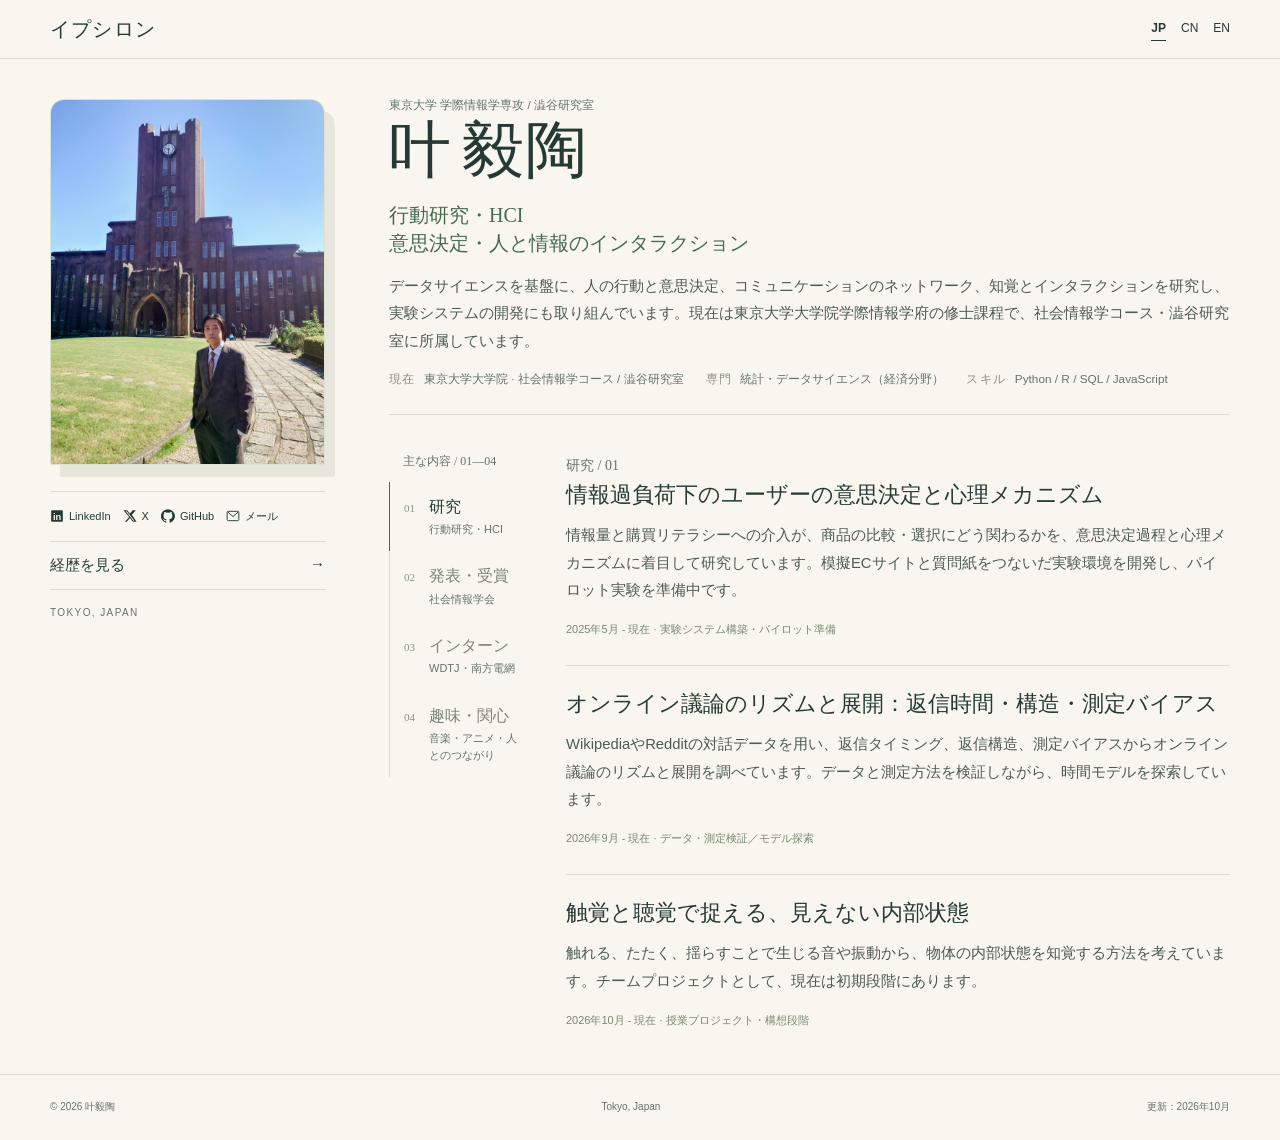
==== commit 4f5c3382: "Date EC research from confirmed May 2025 proposal" ====
--- a/ja/index.html
+++ b/ja/index.html
@@ -3,9 +3,9 @@
       <aside class="profile-side"><div class="profile-art profile-photo"><a href="../portrait.jpg"><img src="../portrait.jpg" alt="叶毅陶の写真" width="3024" height="4032" fetchpriority="high"></a></div><div class="social-links" id="contact"><a href="https://www.linkedin.com/in/yitao-ye-24138a41a/" aria-label="LinkedIn" target="_blank" rel="noopener noreferrer"><svg viewBox="0 0 24 24" aria-hidden="true"><rect x="2" y="2" width="20" height="20" rx="2" fill="currentColor"/><text x="5" y="18" fill="var(--paper)" font-family="Arial,sans-serif" font-weight="700" font-size="16">in</text></svg><span>LinkedIn</span></a><a href="https://x.com/Yipsilon2887" aria-label="X" target="_blank" rel="noopener noreferrer"><svg viewBox="0 0 24 24" aria-hidden="true"><path fill="currentColor" d="M18.9 2H22l-6.8 7.8L23.2 22h-6.3l-4.9-6.5L6.3 22H3.2l7.3-8.4L.8 2h6.5l4.4 5.8L16.8 2h2.1ZM17.8 20h1.8L6.3 4H4.4l13.4 16Z"/></svg><span>X</span></a><a href="https://github.com/yipsilon2887" aria-label="GitHub" target="_blank" rel="noopener noreferrer"><svg viewBox="0 0 24 24" aria-hidden="true"><path fill="currentColor" d="M12 .3a12 12 0 0 0-3.8 23.4c.6.1.8-.3.8-.6v-2.3c-3.4.7-4.1-1.4-4.1-1.4-.5-1.4-1.3-1.8-1.3-1.8-1.1-.7.1-.7.1-.7 1.2.1 1.8 1.3 1.8 1.3 1 1.8 2.8 1.3 3.5 1 .1-.8.4-1.3.8-1.6-2.7-.3-5.5-1.4-5.5-6a4.7 4.7 0 0 1 1.2-3.2c-.1-.3-.5-1.6.1-3.2 0 0 1-.3 3.3 1.2a11.4 11.4 0 0 1 6 0c2.3-1.5 3.3-1.2 3.3-1.2.6 1.6.2 2.9.1 3.2a4.7 4.7 0 0 1 1.2 3.2c0 4.6-2.8 5.7-5.5 6 .4.4.8 1.1.8 2.2v3.3c0 .3.2.7.8.6A12 12 0 0 0 12 .3Z"/></svg><span>GitHub</span></a><a href="mailto:yipsilon2887@outlook.com" aria-label="メール"><svg viewBox="0 0 24 24" aria-hidden="true"><g fill="none" stroke="currentColor" stroke-width="1.6" stroke-linejoin="round"><rect x="2" y="4" width="20" height="16" rx="2"/><path d="m3 5 9 8 9-8"/></g></svg><span>メール</span></a></div><a class="side-cv" href="cv/">経歴を見る <span aria-hidden="true">&#8594;</span></a><p class="location">TOKYO, JAPAN</p></aside>
       <div class="profile-main"><section class="intro"><p class="affiliation">東京大学 学際情報学専攻 / 澁谷研究室</p><h1 aria-label="叶毅陶"><span>叶</span><span class="name-given">毅陶</span></h1><h2>行動研究・HCI<br>意思決定・人と情報のインタラクション</h2><p class="bio">データサイエンスを基盤に、人の行動と意思決定、コミュニケーションのネットワーク、知覚とインタラクションを研究し、実験システムの開発にも取り組んでいます。現在は東京大学大学院学際情報学府の修士課程で、社会情報学コース・澁谷研究室に所属しています。</p><div class="identity-strip"><div><span class="label">現在</span><p>東京大学大学院 · 社会情報学コース / 澁谷研究室</p></div><div><span class="label">専門</span><p>統計・データサイエンス（経済分野）</p></div><div><span class="label">スキル</span><p>Python / R / SQL / JavaScript</p></div></div></section>
       <div class="topic-layout"><nav class="topic-nav" aria-label="主な内容 / 01—04"><p>主な内容 / 01—04</p><div role="tablist" aria-label="主な内容 / 01—04"><a role="tab" id="tab-research" aria-controls="research" aria-selected="true" href="#research"><span class="tab-no">01</span><span><strong>研究</strong><small>行動研究・HCI</small></span></a><a role="tab" id="tab-recognition" aria-controls="recognition" aria-selected="false" href="#recognition"><span class="tab-no">02</span><span><strong>発表・受賞</strong><small>社会情報学会</small></span></a><a role="tab" id="tab-experience" aria-controls="experience" aria-selected="false" href="#experience"><span class="tab-no">03</span><span><strong>インターン</strong><small>WDTJ・南方電網</small></span></a><a role="tab" id="tab-about" aria-controls="about" aria-selected="false" href="#about"><span class="tab-no">04</span><span><strong>趣味・関心</strong><small>音楽・アニメ・人とのつながり</small></span></a></div></nav><div class="panels">
-      <section class="topic-panel" id="research" role="tabpanel" aria-labelledby="tab-research"><span class="eyebrow">研究 / 01</span><article class="project" id="web-track"><h3>情報過負荷下のユーザーの意思決定と心理メカニズム</h3><p>情報量と購買リテラシーへの介入が、商品の比較・選択にどう関わるかを、意思決定過程と心理メカニズムに着目して研究しています。模擬ECサイトと質問紙をつないだ実験環境を開発し、パイロット実験を準備中です。</p><span class="status">2025年10月 - 現在 · 実験システム構築・パイロット準備</span></article><article class="project" id="sociophysics"><h3>オンライン議論のリズムと展開：返信時間・構造・測定バイアス</h3><p>WikipediaやRedditの対話データを用い、返信タイミング、返信構造、測定バイアスからオンライン議論のリズムと展開を調べています。データと測定方法を検証しながら、時間モデルを探索しています。</p><span class="status">2026年9月 - 現在 · データ・測定検証／モデル探索</span></article><article class="project" id="human-augmentation"><h3>触覚と聴覚で捉える、見えない内部状態</h3><p>触れる、たたく、揺らすことで生じる音や振動から、物体の内部状態を知覚する方法を考えています。チームプロジェクトとして、現在は初期段階にあります。</p><span class="status">2026年10月 - 現在 · 授業プロジェクト・構想段階</span></article></section>
+      <section class="topic-panel" id="research" role="tabpanel" aria-labelledby="tab-research"><span class="eyebrow">研究 / 01</span><article class="project" id="web-track"><h3>情報過負荷下のユーザーの意思決定と心理メカニズム</h3><p>情報量と購買リテラシーへの介入が、商品の比較・選択にどう関わるかを、意思決定過程と心理メカニズムに着目して研究しています。模擬ECサイトと質問紙をつないだ実験環境を開発し、パイロット実験を準備中です。</p><span class="status">2025年5月 - 現在 · 実験システム構築・パイロット準備</span></article><article class="project" id="sociophysics"><h3>オンライン議論のリズムと展開：返信時間・構造・測定バイアス</h3><p>WikipediaやRedditの対話データを用い、返信タイミング、返信構造、測定バイアスからオンライン議論のリズムと展開を調べています。データと測定方法を検証しながら、時間モデルを探索しています。</p><span class="status">2026年9月 - 現在 · データ・測定検証／モデル探索</span></article><article class="project" id="human-augmentation"><h3>触覚と聴覚で捉える、見えない内部状態</h3><p>触れる、たたく、揺らすことで生じる音や振動から、物体の内部状態を知覚する方法を考えています。チームプロジェクトとして、現在は初期段階にあります。</p><span class="status">2026年10月 - 現在 · 授業プロジェクト・構想段階</span></article></section>
       <section class="topic-panel" id="recognition" role="tabpanel" aria-labelledby="tab-recognition"><span class="eyebrow">発表・受賞 / 02</span><h2>2026年9月13日 · 社会情報学会 研究発表優秀賞</h2><p>「オンライン購買環境における情報過負荷と購買識別力：注意配分過程に着目した先行研究レビュー」— 口頭発表</p></section>
       <section class="topic-panel" id="experience" role="tabpanel" aria-labelledby="tab-experience"><span class="eyebrow">インターンシップ / 03</span><h2>インターンシップ</h2><article class="internship"><span class="date">2026.08</span><div><h3>Western Digital Technologies Japan</h3><p>5日間インターンシップ · ソフトウェアコース</p></div></article><article class="internship"><span class="date">2024.10 — 2025.01</span><div><h3>中国南方電網</h3><p>データ分析インターン</p></div></article></section>
       <section class="topic-panel" id="about" role="tabpanel" aria-labelledby="tab-about"><span class="eyebrow">趣味・関心 / 04</span><h2>音楽・サブカルチャー・日々の探索</h2><ul><li>好きな音楽：昭和歌謡、J-POP、City Pop、アニソン</li><li>アーティスト：宇多田ヒカル、水樹奈々、LiSA、田村ゆかり、中島由貴、水瀬いのり、藍井エイル、May&#x27;n、East Of Eden、BanG Dream!</li><li>その他の関心：ガジェット、アニメ、ゲーム、ロボット、声優、情報強者、ニュース、人間・社会観察</li><li>日々の楽しみ：聖地巡礼、スタンプラリー、アニメ関連イベント</li><li>特技：水泳（泳力検定1級相当）、書道</li><li>サークル：東京大学朗読劇研究会 ／ 暨南大学日本語サークル 元副会長</li><li>語学：中国語・広東語（母語）／ 日本語 JLPT N1 ／ 英語 CEFR B2</li></ul></section>
       </div></div></div>
-    </main><footer><div class="wrap footer-inner"><span>&copy; 2026 叶毅陶</span><span>Tokyo, Japan</span><span>更新：2026年10月</span></div></footer><script type="application/json" id="language-pages">{"ja/":"\u003c!doctype html>\n\u003chtml lang=\"ja\">\u003chead>\u003cmeta charset=\"utf-8\">\u003cmeta name=\"viewport\" content=\"width=device-width,initial-scale=1\">\u003ctitle>叶毅陶 | 東京大学 | 行動研究・HCI\u003c/title>\u003cmeta name=\"description\" content=\"叶毅陶の個人サイト。東京大学大学院で、データサイエンスを基盤に行動・意思決定、コミュニケーションのネットワーク、知覚とインタラクションを研究しています。\">\u003cmeta name=\"theme-color\" content=\"#f8f6ef\">\u003cmeta property=\"og:title\" content=\"叶毅陶 | 東京大学 | 行動研究・HCI\">\u003cmeta property=\"og:description\" content=\"叶毅陶の個人サイト。東京大学大学院で、データサイエンスを基盤に行動・意思決定、コミュニケーションのネットワーク、知覚とインタラクションを研究しています。\">\u003cmeta property=\"og:type\" content=\"website\">\u003clink rel=\"icon\" href=\"../favicon.svg\" type=\"image/svg+xml\">\u003clink rel=\"stylesheet\" href=\"../styles.css\">\u003clink rel=\"alternate\" hreflang=\"ja\" href=\"../ja/\">\u003clink rel=\"alternate\" hreflang=\"zh-CN\" href=\"../zh/\">\u003clink rel=\"alternate\" hreflang=\"en\" href=\"../en/\">\u003c/head>\u003cbody>\u003ca class=\"skip\" href=\"#main\">本文へ\u003c/a>\u003cheader>\u003cdiv class=\"wrap topbar\">\u003ca class=\"brand\" aria-label=\"イプシロン\" href=\"./\">イプシロン\u003c/a>\u003cnav class=\"nav\" aria-label=\"Navigation\">\u003ca href=\"#research\">研究\u003c/a>\u003ca href=\"#experience\">経験\u003c/a>\u003ca href=\"#about\">私について\u003c/a>\u003ca href=\"#contact\">連絡\u003c/a>\u003c/nav>\u003cnav class=\"langs\" aria-label=\"Language\">\u003ca href=\"../ja/\" lang=\"ja\" data-language=\"ja\" aria-current=\"page\">JP\u003c/a>\u003ca href=\"../zh/\" lang=\"zh-CN\" data-language=\"zh\">CN\u003c/a>\u003ca href=\"../en/\" lang=\"en\" data-language=\"en\">EN\u003c/a>\u003c/nav>\u003c/div>\u003c/header>\u003cmain id=\"main\" class=\"wrap profile-layout\">\n      \u003caside class=\"profile-side\">\u003cdiv class=\"profile-art profile-photo\">\u003ca href=\"../portrait.jpg\">\u003cimg src=\"../portrait.jpg\" alt=\"叶毅陶の写真\" width=\"3024\" height=\"4032\" fetchpriority=\"high\">\u003c/a>\u003c/div>\u003cdiv class=\"social-links\" id=\"contact\">\u003ca href=\"https://www.linkedin.com/in/yitao-ye-24138a41a/\" aria-label=\"LinkedIn\" target=\"_blank\" rel=\"noopener noreferrer\">\u003csvg viewBox=\"0 0 24 24\" aria-hidden=\"true\">\u003crect x=\"2\" y=\"2\" width=\"20\" height=\"20\" rx=\"2\" fill=\"currentColor\"/>\u003ctext x=\"5\" y=\"18\" fill=\"var(--paper)\" font-family=\"Arial,sans-serif\" font-weight=\"700\" font-size=\"16\">in\u003c/text>\u003c/svg>\u003cspan>LinkedIn\u003c/span>\u003c/a>\u003ca href=\"https://x.com/Yipsilon2887\" aria-label=\"X\" target=\"_blank\" rel=\"noopener noreferrer\">\u003csvg viewBox=\"0 0 24 24\" aria-hidden=\"true\">\u003cpath fill=\"currentColor\" d=\"M18.9 2H22l-6.8 7.8L23.2 22h-6.3l-4.9-6.5L6.3 22H3.2l7.3-8.4L.8 2h6.5l4.4 5.8L16.8 2h2.1ZM17.8 20h1.8L6.3 4H4.4l13.4 16Z\"/>\u003c/svg>\u003cspan>X\u003c/span>\u003c/a>\u003ca href=\"https://github.com/yipsilon2887\" aria-label=\"GitHub\" target=\"_blank\" rel=\"noopener noreferrer\">\u003csvg viewBox=\"0 0 24 24\" aria-hidden=\"true\">\u003cpath fill=\"currentColor\" d=\"M12 .3a12 12 0 0 0-3.8 23.4c.6.1.8-.3.8-.6v-2.3c-3.4.7-4.1-1.4-4.1-1.4-.5-1.4-1.3-1.8-1.3-1.8-1.1-.7.1-.7.1-.7 1.2.1 1.8 1.3 1.8 1.3 1 1.8 2.8 1.3 3.5 1 .1-.8.4-1.3.8-1.6-2.7-.3-5.5-1.4-5.5-6a4.7 4.7 0 0 1 1.2-3.2c-.1-.3-.5-1.6.1-3.2 0 0 1-.3 3.3 1.2a11.4 11.4 0 0 1 6 0c2.3-1.5 3.3-1.2 3.3-1.2.6 1.6.2 2.9.1 3.2a4.7 4.7 0 0 1 1.2 3.2c0 4.6-2.8 5.7-5.5 6 .4.4.8 1.1.8 2.2v3.3c0 .3.2.7.8.6A12 12 0 0 0 12 .3Z\"/>\u003c/svg>\u003cspan>GitHub\u003c/span>\u003c/a>\u003ca href=\"mailto:yipsilon2887@outlook.com\" aria-label=\"メール\">\u003csvg viewBox=\"0 0 24 24\" aria-hidden=\"true\">\u003cg fill=\"none\" stroke=\"currentColor\" stroke-width=\"1.6\" stroke-linejoin=\"round\">\u003crect x=\"2\" y=\"4\" width=\"20\" height=\"16\" rx=\"2\"/>\u003cpath d=\"m3 5 9 8 9-8\"/>\u003c/g>\u003c/svg>\u003cspan>メール\u003c/span>\u003c/a>\u003c/div>\u003ca class=\"side-cv\" href=\"cv/\">経歴を見る \u003cspan aria-hidden=\"true\">&#8594;\u003c/span>\u003c/a>\u003cp class=\"location\">TOKYO, JAPAN\u003c/p>\u003c/aside>\n      \u003cdiv class=\"profile-main\">\u003csection class=\"intro\">\u003cp class=\"affiliation\">東京大学 学際情報学専攻 / 澁谷研究室\u003c/p>\u003ch1 aria-label=\"叶毅陶\">\u003cspan>叶\u003c/span>\u003cspan class=\"name-given\">毅陶\u003c/span>\u003c/h1>\u003ch2>行動研究・HCI\u003cbr>意思決定・人と情報のインタラクション\u003c/h2>\u003cp class=\"bio\">データサイエンスを基盤に、人の行動と意思決定、コミュニケーションのネットワーク、知覚とインタラクションを研究し、実験システムの開発にも取り組んでいます。現在は東京大学大学院学際情報学府の修士課程で、社会情報学コース・澁谷研究室に所属しています。\u003c/p>\u003cdiv class=\"identity-strip\">\u003cdiv>\u003cspan class=\"label\">現在\u003c/span>\u003cp>東京大学大学院 · 社会情報学コース / 澁谷研究室\u003c/p>\u003c/div>\u003cdiv>\u003cspan class=\"label\">専門\u003c/span>\u003cp>統計・データサイエンス（経済分野）\u003c/p>\u003c/div>\u003cdiv>\u003cspan class=\"label\">スキル\u003c/span>\u003cp>Python / R / SQL / JavaScript\u003c/p>\u003c/div>\u003c/div>\u003c/section>\n      \u003cdiv class=\"topic-layout\">\u003cnav class=\"topic-nav\" aria-label=\"主な内容 / 01—04\">\u003cp>主な内容 / 01—04\u003c/p>\u003cdiv role=\"tablist\" aria-label=\"主な内容 / 01—04\">\u003ca role=\"tab\" id=\"tab-research\" aria-controls=\"research\" aria-selected=\"true\" href=\"#research\">\u003cspan class=\"tab-no\">01\u003c/span>\u003cspan>\u003cstrong>研究\u003c/strong>\u003csmall>行動研究・HCI\u003c/small>\u003c/span>\u003c/a>\u003ca role=\"tab\" id=\"tab-recognition\" aria-controls=\"recognition\" aria-selected=\"false\" href=\"#recognition\">\u003cspan class=\"tab-no\">02\u003c/span>\u003cspan>\u003cstrong>発表・受賞\u003c/strong>\u003csmall>社会情報学会\u003c/small>\u003c/span>\u003c/a>\u003ca role=\"tab\" id=\"tab-experience\" aria-controls=\"experience\" aria-selected=\"false\" href=\"#experience\">\u003cspan class=\"tab-no\">03\u003c/span>\u003cspan>\u003cstrong>インターン\u003c/strong>\u003csmall>WDTJ・南方電網\u003c/small>\u003c/span>\u003c/a>\u003ca role=\"tab\" id=\"tab-about\" aria-controls=\"about\" aria-selected=\"false\" href=\"#about\">\u003cspan class=\"tab-no\">04\u003c/span>\u003cspan>\u003cstrong>趣味・関心\u003c/strong>\u003csmall>音楽・アニメ・人とのつながり\u003c/small>\u003c/span>\u003c/a>\u003c/div>\u003c/nav>\u003cdiv class=\"panels\">\n      \u003csection class=\"topic-panel\" id=\"research\" role=\"tabpanel\" aria-labelledby=\"tab-research\">\u003cspan class=\"eyebrow\">研究 / 01\u003c/span>\u003carticle class=\"project\" id=\"web-track\">\u003ch3>情報過負荷下のユーザーの意思決定と心理メカニズム\u003c/h3>\u003cp>情報量と購買リテラシーへの介入が、商品の比較・選択にどう関わるかを、意思決定過程と心理メカニズムに着目して研究しています。模擬ECサイトと質問紙をつないだ実験環境を開発し、パイロット実験を準備中です。\u003c/p>\u003cspan class=\"status\">2025年10月 - 現在 · 実験システム構築・パイロット準備\u003c/span>\u003c/article>\u003carticle class=\"project\" id=\"sociophysics\">\u003ch3>オンライン議論のリズムと展開：返信時間・構造・測定バイアス\u003c/h3>\u003cp>WikipediaやRedditの対話データを用い、返信タイミング、返信構造、測定バイアスからオンライン議論のリズムと展開を調べています。データと測定方法を検証しながら、時間モデルを探索しています。\u003c/p>\u003cspan class=\"status\">2026年9月 - 現在 · データ・測定検証／モデル探索\u003c/span>\u003c/article>\u003carticle class=\"project\" id=\"human-augmentation\">\u003ch3>触覚と聴覚で捉える、見えない内部状態\u003c/h3>\u003cp>触れる、たたく、揺らすことで生じる音や振動から、物体の内部状態を知覚する方法を考えています。チームプロジェクトとして、現在は初期段階にあります。\u003c/p>\u003cspan class=\"status\">2026年10月 - 現在 · 授業プロジェクト・構想段階\u003c/span>\u003c/article>\u003c/section>\n      \u003csection class=\"topic-panel\" id=\"recognition\" role=\"tabpanel\" aria-labelledby=\"tab-recognition\">\u003cspan class=\"eyebrow\">発表・受賞 / 02\u003c/span>\u003ch2>2026年9月13日 · 社会情報学会 研究発表優秀賞\u003c/h2>\u003cp>「オンライン購買環境における情報過負荷と購買識別力：注意配分過程に着目した先行研究レビュー」— 口頭発表\u003c/p>\u003c/section>\n      \u003csection class=\"topic-panel\" id=\"experience\" role=\"tabpanel\" aria-labelledby=\"tab-experience\">\u003cspan class=\"eyebrow\">インターンシップ / 03\u003c/span>\u003ch2>インターンシップ\u003c/h2>\u003carticle class=\"internship\">\u003cspan class=\"date\">2026.08\u003c/span>\u003cdiv>\u003ch3>Western Digital Technologies Japan\u003c/h3>\u003cp>5日間インターンシップ · ソフトウェアコース\u003c/p>\u003c/div>\u003c/article>\u003carticle class=\"internship\">\u003cspan class=\"date\">2024.10 — 2025.01\u003c/span>\u003cdiv>\u003ch3>中国南方電網\u003c/h3>\u003cp>データ分析インターン\u003c/p>\u003c/div>\u003c/article>\u003c/section>\n      \u003csection class=\"topic-panel\" id=\"about\" role=\"tabpanel\" aria-labelledby=\"tab-about\">\u003cspan class=\"eyebrow\">趣味・関心 / 04\u003c/span>\u003ch2>音楽・サブカルチャー・日々の探索\u003c/h2>\u003cul>\u003cli>好きな音楽：昭和歌謡、J-POP、City Pop、アニソン\u003c/li>\u003cli>アーティスト：宇多田ヒカル、水樹奈々、LiSA、田村ゆかり、中島由貴、水瀬いのり、藍井エイル、May&#x27;n、East Of Eden、BanG Dream!\u003c/li>\u003cli>その他の関心：ガジェット、アニメ、ゲーム、ロボット、声優、情報強者、ニュース、人間・社会観察\u003c/li>\u003cli>日々の楽しみ：聖地巡礼、スタンプラリー、アニメ関連イベント\u003c/li>\u003cli>特技：水泳（泳力検定1級相当）、書道\u003c/li>\u003cli>サークル：東京大学朗読劇研究会 ／ 暨南大学日本語サークル 元副会長\u003c/li>\u003cli>語学：中国語・広東語（母語）／ 日本語 JLPT N1 ／ 英語 CEFR B2\u003c/li>\u003c/ul>\u003c/section>\n      \u003c/div>\u003c/div>\u003c/div>\n    \u003c/main>\u003cfooter>\u003cdiv class=\"wrap footer-inner\">\u003cspan>&copy; 2026 叶毅陶\u003c/span>\u003cspan>Tokyo, Japan\u003c/span>\u003cspan>更新：2026年10月\u003c/span>\u003c/div>\u003c/footer>\u003cscript src=\"../site.js\" defer>\u003c/script>\u003c/body>\u003c/html>","zh/":"\u003c!doctype html>\n\u003chtml lang=\"zh-CN\">\u003chead>\u003cmeta charset=\"utf-8\">\u003cmeta name=\"viewport\" content=\"width=device-width,initial-scale=1\">\u003ctitle>叶毅陶 | 东京大学 | 行为研究与HCI\u003c/title>\u003cmeta name=\"description\" content=\"叶毅陶的个人主页：东京大学研究生，以数据科学为基础，关注行为决策、交流网络与感知交互，兼具实验系统和软件开发经历。\">\u003cmeta name=\"theme-color\" content=\"#f8f6ef\">\u003cmeta property=\"og:title\" content=\"叶毅陶 | 东京大学 | 行为研究与HCI\">\u003cmeta property=\"og:description\" content=\"叶毅陶的个人主页：东京大学研究生，以数据科学为基础，关注行为决策、交流网络与感知交互，兼具实验系统和软件开发经历。\">\u003cmeta property=\"og:type\" content=\"website\">\u003clink rel=\"icon\" href=\"../favicon.svg\" type=\"image/svg+xml\">\u003clink rel=\"stylesheet\" href=\"../styles.css\">\u003clink rel=\"alternate\" hreflang=\"ja\" href=\"../ja/\">\u003clink rel=\"alternate\" hreflang=\"zh-CN\" href=\"../zh/\">\u003clink rel=\"alternate\" hreflang=\"en\" href=\"../en/\">\u003c/head>\u003cbody>\u003ca class=\"skip\" href=\"#main\">跳至正文\u003c/a>\u003cheader>\u003cdiv class=\"wrap topbar\">\u003ca class=\"brand\" aria-label=\"Yipsilon\" href=\"./\">Yipsilon\u003c/a>\u003cnav class=\"nav\" aria-label=\"Navigation\">\u003ca href=\"#research\">研究\u003c/a>\u003ca href=\"#experience\">经历\u003c/a>\u003ca href=\"#about\">关于我\u003c/a>\u003ca href=\"#contact\">联系\u003c/a>\u003c/nav>\u003cnav class=\"langs\" aria-label=\"Language\">\u003ca href=\"../ja/\" lang=\"ja\" data-language=\"ja\">JP\u003c/a>\u003ca href=\"../zh/\" lang=\"zh-CN\" data-language=\"zh\" aria-current=\"page\">CN\u003c/a>\u003ca href=\"../en/\" lang=\"en\" data-language=\"en\">EN\u003c/a>\u003c/nav>\u003c/div>\u003c/header>\u003cmain id=\"main\" class=\"wrap profile-layout\">\n      \u003caside class=\"profile-side\">\u003cdiv class=\"profile-art profile-photo\">\u003ca href=\"../portrait.jpg\">\u003cimg src=\"../portrait.jpg\" alt=\"叶毅陶的照片\" width=\"3024\" height=\"4032\" fetchpriority=\"high\">\u003c/a>\u003c/div>\u003cdiv class=\"social-links\" id=\"contact\">\u003ca href=\"https://www.linkedin.com/in/yitao-ye-24138a41a/\" aria-label=\"LinkedIn\" target=\"_blank\" rel=\"noopener noreferrer\">\u003csvg viewBox=\"0 0 24 24\" aria-hidden=\"true\">\u003crect x=\"2\" y=\"2\" width=\"20\" height=\"20\" rx=\"2\" fill=\"currentColor\"/>\u003ctext x=\"5\" y=\"18\" fill=\"var(--paper)\" font-family=\"Arial,sans-serif\" font-weight=\"700\" font-size=\"16\">in\u003c/text>\u003c/svg>\u003cspan>LinkedIn\u003c/span>\u003c/a>\u003ca href=\"https://x.com/Yipsilon2887\" aria-label=\"X\" target=\"_blank\" rel=\"noopener noreferrer\">\u003csvg viewBox=\"0 0 24 24\" aria-hidden=\"true\">\u003cpath fill=\"currentColor\" d=\"M18.9 2H22l-6.8 7.8L23.2 22h-6.3l-4.9-6.5L6.3 22H3.2l7.3-8.4L.8 2h6.5l4.4 5.8L16.8 2h2.1ZM17.8 20h1.8L6.3 4H4.4l13.4 16Z\"/>\u003c/svg>\u003cspan>X\u003c/span>\u003c/a>\u003ca href=\"https://github.com/yipsilon2887\" aria-label=\"GitHub\" target=\"_blank\" rel=\"noopener noreferrer\">\u003csvg viewBox=\"0 0 24 24\" aria-hidden=\"true\">\u003cpath fill=\"currentColor\" d=\"M12 .3a12 12 0 0 0-3.8 23.4c.6.1.8-.3.8-.6v-2.3c-3.4.7-4.1-1.4-4.1-1.4-.5-1.4-1.3-1.8-1.3-1.8-1.1-.7.1-.7.1-.7 1.2.1 1.8 1.3 1.8 1.3 1 1.8 2.8 1.3 3.5 1 .1-.8.4-1.3.8-1.6-2.7-.3-5.5-1.4-5.5-6a4.7 4.7 0 0 1 1.2-3.2c-.1-.3-.5-1.6.1-3.2 0 0 1-.3 3.3 1.2a11.4 11.4 0 0 1 6 0c2.3-1.5 3.3-1.2 3.3-1.2.6 1.6.2 2.9.1 3.2a4.7 4.7 0 0 1 1.2 3.2c0 4.6-2.8 5.7-5.5 6 .4.4.8 1.1.8 2.2v3.3c0 .3.2.7.8.6A12 12 0 0 0 12 .3Z\"/>\u003c/svg>\u003cspan>GitHub\u003c/span>\u003c/a>\u003ca href=\"mailto:yipsilon2887@outlook.com\" aria-label=\"邮箱\">\u003csvg viewBox=\"0 0 24 24\" aria-hidden=\"true\">\u003cg fill=\"none\" stroke=\"currentColor\" stroke-width=\"1.6\" stroke-linejoin=\"round\">\u003crect x=\"2\" y=\"4\" width=\"20\" height=\"16\" rx=\"2\"/>\u003cpath d=\"m3 5 9 8 9-8\"/>\u003c/g>\u003c/svg>\u003cspan>邮箱\u003c/span>\u003c/a>\u003c/div>\u003ca class=\"side-cv\" href=\"cv/\">查看履历 \u003cspan aria-hidden=\"true\">&#8594;\u003c/span>\u003c/a>\u003cp class=\"location\">TOKYO, JAPAN\u003c/p>\u003c/aside>\n      \u003cdiv class=\"profile-main\">\u003csection class=\"intro\">\u003cp class=\"affiliation\">东京大学 学际情报学专攻 / 澁谷研究室\u003c/p>\u003ch1 aria-label=\"叶毅陶\">\u003cspan>叶\u003c/span>\u003cspan class=\"name-given\">毅陶\u003c/span>\u003c/h1>\u003ch2>行为研究・HCI\u003cbr>行为决策&amp;人与信息的交互\u003c/h2>\u003cp class=\"bio\">以数据科学为基础，关注人的行为与决策、交流网络及感知交互，并开发用于研究的实验系统。目前在东京大学大学院学际情报学府攻读硕士，所属社会情报学课程澁谷研究室。\u003c/p>\u003cdiv class=\"identity-strip\">\u003cdiv>\u003cspan class=\"label\">目前\u003c/span>\u003cp>东京大学大学院 · 社会情报学课程 / 澁谷研究室\u003c/p>\u003c/div>\u003cdiv>\u003cspan class=\"label\">背景\u003c/span>\u003cp>统计与数据科学（经济领域）\u003c/p>\u003c/div>\u003cdiv>\u003cspan class=\"label\">技能\u003c/span>\u003cp>Python / R / SQL / JavaScript\u003c/p>\u003c/div>\u003c/div>\u003c/section>\n      \u003cdiv class=\"topic-layout\">\u003cnav class=\"topic-nav\" aria-label=\"主要内容 / 01—04\">\u003cp>主要内容 / 01—04\u003c/p>\u003cdiv role=\"tablist\" aria-label=\"主要内容 / 01—04\">\u003ca role=\"tab\" id=\"tab-research\" aria-controls=\"research\" aria-selected=\"true\" href=\"#research\">\u003cspan class=\"tab-no\">01\u003c/span>\u003cspan>\u003cstrong>研究\u003c/strong>\u003csmall>行为研究・HCI\u003c/small>\u003c/span>\u003c/a>\u003ca role=\"tab\" id=\"tab-recognition\" aria-controls=\"recognition\" aria-selected=\"false\" href=\"#recognition\">\u003cspan class=\"tab-no\">02\u003c/span>\u003cspan>\u003cstrong>发表与荣誉\u003c/strong>\u003csmall>社会情報学会\u003c/small>\u003c/span>\u003c/a>\u003ca role=\"tab\" id=\"tab-experience\" aria-controls=\"experience\" aria-selected=\"false\" href=\"#experience\">\u003cspan class=\"tab-no\">03\u003c/span>\u003cspan>\u003cstrong>实习经历\u003c/strong>\u003csmall>西部数据・南方电网\u003c/small>\u003c/span>\u003c/a>\u003ca role=\"tab\" id=\"tab-about\" aria-controls=\"about\" aria-selected=\"false\" href=\"#about\">\u003cspan class=\"tab-no\">04\u003c/span>\u003cspan>\u003cstrong>兴趣爱好\u003c/strong>\u003csmall>音乐・动画・人与人的联系\u003c/small>\u003c/span>\u003c/a>\u003c/div>\u003c/nav>\u003cdiv class=\"panels\">\n      \u003csection class=\"topic-panel\" id=\"research\" role=\"tabpanel\" aria-labelledby=\"tab-research\">\u003cspan class=\"eyebrow\">研究 / 01\u003c/span>\u003carticle class=\"project\" id=\"web-track\">\u003ch3>信息过载下的用户决策：行为过程与心理机制\u003c/h3>\u003cp>研究信息量与购买素养干预如何影响商品比较和选择，关注决策过程及其心理机制。正在开发连接模拟电商与问卷的实验平台，并准备真人预实验。\u003c/p>\u003cspan class=\"status\">2025年10月 - 至今 · 实验平台开发 · 预实验准备\u003c/span>\u003c/article>\u003carticle class=\"project\" id=\"sociophysics\">\u003ch3>网络讨论的互动节奏与演化：回复时间、回复结构及其测量偏差\u003c/h3>\u003cp>利用 Wikipedia 与 Reddit 对话数据，从回复时间、回复结构与测量偏差切入，研究网络讨论的互动节奏与演化。当前核查数据与测量方法，并探索时间模型。\u003c/p>\u003cspan class=\"status\">2026年9月 - 至今 · 数据与测量核查 · 模型探索\u003c/span>\u003c/article>\u003carticle class=\"project\" id=\"human-augmentation\">\u003ch3>以触觉与听觉感知不可见的内部状态\u003c/h3>\u003cp>探索通过触摸、轻敲和摇晃产生的声音与振动感知物体内部状态。作为团队项目，目前处于初期阶段。\u003c/p>\u003cspan class=\"status\">2026年10月 - 至今 · 课程团队项目 · 构想阶段\u003c/span>\u003c/article>\u003c/section>\n      \u003csection class=\"topic-panel\" id=\"recognition\" role=\"tabpanel\" aria-labelledby=\"tab-recognition\">\u003cspan class=\"eyebrow\">发表与荣誉 / 02\u003c/span>\u003ch2>2026年9月13日 · 社会情報学会「研究発表優秀賞」\u003c/h2>\u003cp>「オンライン購買環境における情報過負荷と購買識別力：注意配分過程に着目した先行研究レビュー」— 口头发表。\u003c/p>\u003c/section>\n      \u003csection class=\"topic-panel\" id=\"experience\" role=\"tabpanel\" aria-labelledby=\"tab-experience\">\u003cspan class=\"eyebrow\">实习经历 / 03\u003c/span>\u003ch2>实习经历\u003c/h2>\u003carticle class=\"internship\">\u003cspan class=\"date\">2026.08\u003c/span>\u003cdiv>\u003ch3>Western Digital Technologies Japan\u003c/h3>\u003cp>5日实习 · 软件方向\u003c/p>\u003c/div>\u003c/article>\u003carticle class=\"internship\">\u003cspan class=\"date\">2024.10 — 2025.01\u003c/span>\u003cdiv>\u003ch3>中国南方电网\u003c/h3>\u003cp>数据分析实习\u003c/p>\u003c/div>\u003c/article>\u003c/section>\n      \u003csection class=\"topic-panel\" id=\"about\" role=\"tabpanel\" aria-labelledby=\"tab-about\">\u003cspan class=\"eyebrow\">兴趣与日常 / 04\u003c/span>\u003ch2>音乐、二次元与日常探索\u003c/h2>\u003cul>\u003cli>音乐流派：昭和歌谣、J-pop、City pop、动画歌曲\u003c/li>\u003cli>音乐人：宇多田ヒカル、水樹奈々、LiSA、田村ゆかり、中島由貴、水瀬いのり、藍井エイル、May&#x27;n、East Of Eden、BanG Dream!\u003c/li>\u003cli>其他兴趣：数码设备、动画、游戏、机器人、声优，新闻，情报强者、观察人与社会\u003c/li>\u003cli>日常活动：圣地巡礼、集章活动、动画相关活动\u003c/li>\u003cli>特长：游泳（中国国家三级运动员水平）、书法\u003c/li>\u003cli>社团：东京大学朗读剧研究会 ／ 暨南大学日语社前副会长\u003c/li>\u003cli>语言：普通话、粤语（母语）／ 日语 JLPT N1 ／ 英语 CEFR B2\u003c/li>\u003c/ul>\u003c/section>\n      \u003c/div>\u003c/div>\u003c/div>\n    \u003c/main>\u003cfooter>\u003cdiv class=\"wrap footer-inner\">\u003cspan>&copy; 2026 叶毅陶\u003c/span>\u003cspan>Tokyo, Japan\u003c/span>\u003cspan>更新于2026年10月\u003c/span>\u003c/div>\u003c/footer>\u003cscript src=\"../site.js\" defer>\u003c/script>\u003c/body>\u003c/html>","en/":"\u003c!doctype html>\n\u003chtml lang=\"en\">\u003chead>\u003cmeta charset=\"utf-8\">\u003cmeta name=\"viewport\" content=\"width=device-width,initial-scale=1\">\u003ctitle>Yitao Ye | The University of Tokyo | Behavioral Research &amp; HCI\u003c/title>\u003cmeta name=\"description\" content=\"Yitao Ye is a graduate student at the University of Tokyo, studying behavior and decisions, communication networks, and perceptual interaction through data science and experimental systems.\">\u003cmeta name=\"theme-color\" content=\"#f8f6ef\">\u003cmeta property=\"og:title\" content=\"Yitao Ye | The University of Tokyo | Behavioral Research &amp; HCI\">\u003cmeta property=\"og:description\" content=\"Yitao Ye is a graduate student at the University of Tokyo, studying behavior and decisions, communication networks, and perceptual interaction through data science and experimental systems.\">\u003cmeta property=\"og:type\" content=\"website\">\u003clink rel=\"icon\" href=\"../favicon.svg\" type=\"image/svg+xml\">\u003clink rel=\"stylesheet\" href=\"../styles.css\">\u003clink rel=\"alternate\" hreflang=\"ja\" href=\"../ja/\">\u003clink rel=\"alternate\" hreflang=\"zh-CN\" href=\"../zh/\">\u003clink rel=\"alternate\" hreflang=\"en\" href=\"../en/\">\u003c/head>\u003cbody>\u003ca class=\"skip\" href=\"#main\">Skip to content\u003c/a>\u003cheader>\u003cdiv class=\"wrap topbar\">\u003ca class=\"brand\" aria-label=\"Yipsilon\" href=\"./\">Yipsilon\u003c/a>\u003cnav class=\"nav\" aria-label=\"Navigation\">\u003ca href=\"#research\">Research\u003c/a>\u003ca href=\"#experience\">Experience\u003c/a>\u003ca href=\"#about\">About\u003c/a>\u003ca href=\"#contact\">Contact\u003c/a>\u003c/nav>\u003cnav class=\"langs\" aria-label=\"Language\">\u003ca href=\"../ja/\" lang=\"ja\" data-language=\"ja\">JP\u003c/a>\u003ca href=\"../zh/\" lang=\"zh-CN\" data-language=\"zh\">CN\u003c/a>\u003ca href=\"../en/\" lang=\"en\" data-language=\"en\" aria-current=\"page\">EN\u003c/a>\u003c/nav>\u003c/div>\u003c/header>\u003cmain id=\"main\" class=\"wrap profile-layout\">\n      \u003caside class=\"profile-side\">\u003cdiv class=\"profile-art profile-photo\">\u003ca href=\"../portrait.jpg\">\u003cimg src=\"../portrait.jpg\" alt=\"Portrait of Yitao Ye\" width=\"3024\" height=\"4032\" fetchpriority=\"high\">\u003c/a>\u003c/div>\u003cdiv class=\"social-links\" id=\"contact\">\u003ca href=\"https://www.linkedin.com/in/yitao-ye-24138a41a/\" aria-label=\"LinkedIn\" target=\"_blank\" rel=\"noopener noreferrer\">\u003csvg viewBox=\"0 0 24 24\" aria-hidden=\"true\">\u003crect x=\"2\" y=\"2\" width=\"20\" height=\"20\" rx=\"2\" fill=\"currentColor\"/>\u003ctext x=\"5\" y=\"18\" fill=\"var(--paper)\" font-family=\"Arial,sans-serif\" font-weight=\"700\" font-size=\"16\">in\u003c/text>\u003c/svg>\u003cspan>LinkedIn\u003c/span>\u003c/a>\u003ca href=\"https://x.com/Yipsilon2887\" aria-label=\"X\" target=\"_blank\" rel=\"noopener noreferrer\">\u003csvg viewBox=\"0 0 24 24\" aria-hidden=\"true\">\u003cpath fill=\"currentColor\" d=\"M18.9 2H22l-6.8 7.8L23.2 22h-6.3l-4.9-6.5L6.3 22H3.2l7.3-8.4L.8 2h6.5l4.4 5.8L16.8 2h2.1ZM17.8 20h1.8L6.3 4H4.4l13.4 16Z\"/>\u003c/svg>\u003cspan>X\u003c/span>\u003c/a>\u003ca href=\"https://github.com/yipsilon2887\" aria-label=\"GitHub\" target=\"_blank\" rel=\"noopener noreferrer\">\u003csvg viewBox=\"0 0 24 24\" aria-hidden=\"true\">\u003cpath fill=\"currentColor\" d=\"M12 .3a12 12 0 0 0-3.8 23.4c.6.1.8-.3.8-.6v-2.3c-3.4.7-4.1-1.4-4.1-1.4-.5-1.4-1.3-1.8-1.3-1.8-1.1-.7.1-.7.1-.7 1.2.1 1.8 1.3 1.8 1.3 1 1.8 2.8 1.3 3.5 1 .1-.8.4-1.3.8-1.6-2.7-.3-5.5-1.4-5.5-6a4.7 4.7 0 0 1 1.2-3.2c-.1-.3-.5-1.6.1-3.2 0 0 1-.3 3.3 1.2a11.4 11.4 0 0 1 6 0c2.3-1.5 3.3-1.2 3.3-1.2.6 1.6.2 2.9.1 3.2a4.7 4.7 0 0 1 1.2 3.2c0 4.6-2.8 5.7-5.5 6 .4.4.8 1.1.8 2.2v3.3c0 .3.2.7.8.6A12 12 0 0 0 12 .3Z\"/>\u003c/svg>\u003cspan>GitHub\u003c/span>\u003c/a>\u003ca href=\"mailto:yipsilon2887@outlook.com\" aria-label=\"Email\">\u003csvg viewBox=\"0 0 24 24\" aria-hidden=\"true\">\u003cg fill=\"none\" stroke=\"currentColor\" stroke-width=\"1.6\" stroke-linejoin=\"round\">\u003crect x=\"2\" y=\"4\" width=\"20\" height=\"16\" rx=\"2\"/>\u003cpath d=\"m3 5 9 8 9-8\"/>\u003c/g>\u003c/svg>\u003cspan>Email\u003c/span>\u003c/a>\u003c/div>\u003ca class=\"side-cv\" href=\"cv/\">View CV \u003cspan aria-hidden=\"true\">&#8594;\u003c/span>\u003c/a>\u003cp class=\"location\">TOKYO, JAPAN\u003c/p>\u003c/aside>\n      \u003cdiv class=\"profile-main\">\u003csection class=\"intro\">\u003cp class=\"affiliation\">The University of Tokyo · Interdisciplinary Information Studies / Shibuya Lab\u003c/p>\u003ch1 aria-label=\"Yitao Ye\">Yitao Ye\u003c/h1>\u003ch2>Behavioral Research &amp; HCI\u003cbr>Behavioral decisions &amp; human–information interaction\u003c/h2>\u003cp class=\"bio\">Grounded in data science, I study human behavior and decisions, communication networks, and perceptual interaction, while developing experimental systems for research. I am currently a master&#x27;s student at the University of Tokyo&#x27;s Graduate School of Interdisciplinary Information Studies, in the Socio-information and Communication Studies Course Shibuya Lab.\u003c/p>\u003cdiv class=\"identity-strip\">\u003cdiv>\u003cspan class=\"label\">CURRENT\u003c/span>\u003cp>The University of Tokyo · Socio-information and Communication Studies Course / Shibuya Lab\u003c/p>\u003c/div>\u003cdiv>\u003cspan class=\"label\">BACKGROUND\u003c/span>\u003cp>Statistics &amp; Data Science (Economics)\u003c/p>\u003c/div>\u003cdiv>\u003cspan class=\"label\">SKILLS\u003c/span>\u003cp>Python / R / SQL / JavaScript\u003c/p>\u003c/div>\u003c/div>\u003c/section>\n      \u003cdiv class=\"topic-layout\">\u003cnav class=\"topic-nav\" aria-label=\"Explore / 01—04\">\u003cp>Explore / 01—04\u003c/p>\u003cdiv role=\"tablist\" aria-label=\"Explore / 01—04\">\u003ca role=\"tab\" id=\"tab-research\" aria-controls=\"research\" aria-selected=\"true\" href=\"#research\">\u003cspan class=\"tab-no\">01\u003c/span>\u003cspan>\u003cstrong>Research\u003c/strong>\u003csmall>Behavioral Research · HCI\u003c/small>\u003c/span>\u003c/a>\u003ca role=\"tab\" id=\"tab-recognition\" aria-controls=\"recognition\" aria-selected=\"false\" href=\"#recognition\">\u003cspan class=\"tab-no\">02\u003c/span>\u003cspan>\u003cstrong>Recognition\u003c/strong>\u003csmall>Research presentation\u003c/small>\u003c/span>\u003c/a>\u003ca role=\"tab\" id=\"tab-experience\" aria-controls=\"experience\" aria-selected=\"false\" href=\"#experience\">\u003cspan class=\"tab-no\">03\u003c/span>\u003cspan>\u003cstrong>Internships\u003c/strong>\u003csmall>WDTJ · Southern Power Grid\u003c/small>\u003c/span>\u003c/a>\u003ca role=\"tab\" id=\"tab-about\" aria-controls=\"about\" aria-selected=\"false\" href=\"#about\">\u003cspan class=\"tab-no\">04\u003c/span>\u003cspan>\u003cstrong>Interests\u003c/strong>\u003csmall>Music · Anime · Connecting with People\u003c/small>\u003c/span>\u003c/a>\u003c/div>\u003c/nav>\u003cdiv class=\"panels\">\n      \u003csection class=\"topic-panel\" id=\"research\" role=\"tabpanel\" aria-labelledby=\"tab-research\">\u003cspan class=\"eyebrow\">Research / 01\u003c/span>\u003carticle class=\"project\" id=\"web-track\">\u003ch3>User decisions under information overload: processes and psychological mechanisms\u003c/h3>\u003cp>I study how information load and purchase-literacy interventions shape product comparison and choice, focusing on decision processes and psychological mechanisms. I am developing an experimental platform connecting a simulated shopping site with questionnaires, and preparing a participant pilot.\u003c/p>\u003cspan class=\"status\">Oct. 2025 - Present · Experimental platform · Pilot preparation\u003c/span>\u003c/article>\u003carticle class=\"project\" id=\"sociophysics\">\u003ch3>The Rhythm and Dynamics of Online Discussions: Reply Timing, Reply Structure, and Measurement Bias\u003c/h3>\u003cp>Using Wikipedia and Reddit conversation data, I study discussion rhythms and evolution through reply timing, reply structure and measurement bias. Current work examines data and measurement choices while exploring temporal models.\u003c/p>\u003cspan class=\"status\">Sep. 2026 - Present · Data and measurement audit · Model exploration\u003c/span>\u003c/article>\u003carticle class=\"project\" id=\"human-augmentation\">\u003ch3>Sensing hidden internal states through touch and sound\u003c/h3>\u003cp>I explore how sounds and vibrations from touching, tapping or shaking objects could reveal their internal states. This team project is currently at an early stage.\u003c/p>\u003cspan class=\"status\">Oct. 2026 - Present · Course team project · Concept development\u003c/span>\u003c/article>\u003c/section>\n      \u003csection class=\"topic-panel\" id=\"recognition\" role=\"tabpanel\" aria-labelledby=\"tab-recognition\">\u003cspan class=\"eyebrow\">Presentation &amp; recognition / 02\u003c/span>\u003ch2>13 September 2026 · 社会情報学会 Research Presentation Excellence Award\u003c/h2>\u003cp>Oral presentation: “Information overload and purchase literacy in online shopping environments: a review of prior research focusing on attention allocation.”\u003c/p>\u003c/section>\n      \u003csection class=\"topic-panel\" id=\"experience\" role=\"tabpanel\" aria-labelledby=\"tab-experience\">\u003cspan class=\"eyebrow\">Internships / 03\u003c/span>\u003ch2>Internships\u003c/h2>\u003carticle class=\"internship\">\u003cspan class=\"date\">2026.08\u003c/span>\u003cdiv>\u003ch3>Western Digital Technologies Japan\u003c/h3>\u003cp>Five-day internship · Software course\u003c/p>\u003c/div>\u003c/article>\u003carticle class=\"internship\">\u003cspan class=\"date\">2024.10 — 2025.01\u003c/span>\u003cdiv>\u003ch3>China Southern Power Grid\u003c/h3>\u003cp>Data Analyst Intern\u003c/p>\u003c/div>\u003c/article>\u003c/section>\n      \u003csection class=\"topic-panel\" id=\"about\" role=\"tabpanel\" aria-labelledby=\"tab-about\">\u003cspan class=\"eyebrow\">Interests / 04\u003c/span>\u003ch2>Music, anime culture &amp; everyday exploration\u003c/h2>\u003cul>\u003cli>Music: Showa-era popular songs, J-pop, City pop and anime songs (Anisong)\u003c/li>\u003cli>Artists: Hikaru Utada, Nana Mizuki, LiSA, Yukari Tamura, Yuki Nakashima, Inori Minase, Eir Aoi, May&#x27;n, East Of Eden and BanG Dream!\u003c/li>\u003cli>Other interests: digital gadgets, anime, games, robot, voice actors, information-rich, observing people and society\u003c/li>\u003cli>Everyday activities: anime pilgrimages, stamp rallies and anime-related events\u003c/li>\u003cli>Skills: swimming (China&#x27;s national Level 3 athlete standard) and calligraphy\u003c/li>\u003cli>Clubs: UTokyo Reading Drama Club; former vice president of Jinan University Japanese Culture Club\u003c/li>\u003cli>Languages: Mandarin &amp; Cantonese (native) / Japanese JLPT N1 / English CEFR B2\u003c/li>\u003c/ul>\u003c/section>\n      \u003c/div>\u003c/div>\u003c/div>\n    \u003c/main>\u003cfooter>\u003cdiv class=\"wrap footer-inner\">\u003cspan>&copy; 2026 Yitao Ye\u003c/span>\u003cspan>Tokyo, Japan\u003c/span>\u003cspan>Updated October 2026\u003c/span>\u003c/div>\u003c/footer>\u003cscript src=\"../site.js\" defer>\u003c/script>\u003c/body>\u003c/html>","ja/cv/":"\u003c!doctype html>\n\u003chtml lang=\"ja\">\u003chead>\u003cmeta charset=\"utf-8\">\u003cmeta name=\"viewport\" content=\"width=device-width,initial-scale=1\">\u003ctitle>経歴・プロフィール | 叶毅陶 | 東京大学 | 行動研究・HCI\u003c/title>\u003cmeta name=\"description\" content=\"叶毅陶の個人サイト。東京大学大学院で、データサイエンスを基盤に行動・意思決定、コミュニケーションのネットワーク、知覚とインタラクションを研究しています。\">\u003cmeta name=\"theme-color\" content=\"#f8f6ef\">\u003cmeta property=\"og:title\" content=\"経歴・プロフィール | 叶毅陶 | 東京大学 | 行動研究・HCI\">\u003cmeta property=\"og:description\" content=\"叶毅陶の個人サイト。東京大学大学院で、データサイエンスを基盤に行動・意思決定、コミュニケーションのネットワーク、知覚とインタラクションを研究しています。\">\u003cmeta property=\"og:type\" content=\"website\">\u003clink rel=\"icon\" href=\"../../favicon.svg\" type=\"image/svg+xml\">\u003clink rel=\"stylesheet\" href=\"../../styles.css\">\u003clink rel=\"alternate\" hreflang=\"ja\" href=\"../../ja/cv/\">\u003clink rel=\"alternate\" hreflang=\"zh-CN\" href=\"../../zh/cv/\">\u003clink rel=\"alternate\" hreflang=\"en\" href=\"../../en/cv/\">\u003c/head>\u003cbody>\u003ca class=\"skip\" href=\"#main\">本文へ\u003c/a>\u003cheader>\u003cdiv class=\"wrap topbar\">\u003ca class=\"brand\" aria-label=\"イプシロン\" href=\"../\">イプシロン\u003c/a>\u003cnav class=\"nav\" aria-label=\"Navigation\">\u003ca href=\"../#research\">研究\u003c/a>\u003ca href=\"../#experience\">経験\u003c/a>\u003ca href=\"../#about\">私について\u003c/a>\u003ca href=\"../#contact\">連絡\u003c/a>\u003c/nav>\u003cnav class=\"langs\" aria-label=\"Language\">\u003ca href=\"../../ja/cv/\" lang=\"ja\" data-language=\"ja\" aria-current=\"page\">JP\u003c/a>\u003ca href=\"../../zh/cv/\" lang=\"zh-CN\" data-language=\"zh\">CN\u003c/a>\u003ca href=\"../../en/cv/\" lang=\"en\" data-language=\"en\">EN\u003c/a>\u003c/nav>\u003c/div>\u003c/header>\u003cmain id=\"main\" class=\"wrap resume-wrap\">\u003carticle class=\"cv-section resume-sheet\">\u003cdiv class=\"cv-actions\">\u003ca href=\"../\">&#8592; ホームへ\u003c/a>\u003cbutton class=\"cv-button\" id=\"print\">印刷 / PDFとして保存\u003c/button>\u003c/div>\u003cdiv class=\"resume-heading\">\u003cp class=\"resume-kicker\">経歴・プロフィール\u003c/p>\u003ch1>叶毅陶\u003c/h1>\u003cp class=\"resume-subtitle\">修士課程 · 行動研究 · HCI · データサイエンス\u003c/p>\u003cdiv class=\"resume-contacts\">\u003cspan>Tokyo, Japan\u003c/span>\u003ca href=\"mailto:yipsilon2887@outlook.com\">yipsilon2887@outlook.com\u003c/a>\u003ca href=\"https://github.com/yipsilon2887\">GitHub\u003c/a>\u003ca href=\"https://www.linkedin.com/in/yitao-ye-24138a41a/\">LinkedIn\u003c/a>\u003ca href=\"../\">Website\u003c/a>\u003c/div>\u003c/div>\n      \u003csection class=\"resume-section\">\u003ch2>所属・専門分野\u003c/h2>\u003carticle class=\"resume-entry\">\u003ch3>東京大学大学院 学際情報学府\u003c/h3>\u003cp>学際情報学専攻 社会情報学コース · 澁谷研究室 · 修士課程\u003c/p>\u003c/article>\u003cp class=\"resume-background\">統計・データサイエンス（経済分野）\u003c/p>\u003c/section>\n      \u003csection class=\"resume-section\">\u003ch2>研究・学術活動\u003c/h2>\u003carticle class=\"resume-entry\">\u003ch3>情報過負荷下のオンライン購買意思決定\u003c/h3>\u003cp class=\"resume-meta\">個人研究プロジェクト · 進行中\u003c/p>\u003cul>\u003cli>2×2のオンライン購買実験を通じて、情報過負荷と意思決定支援が情報探索や目標に沿った商品選択に与える影響を検討。閲覧行動、購買選択、質問紙回答を組み合わせて分析する。\u003c/li>\u003cli>Qualtrics・Supabaseと連携するNext.js/TypeScriptの購買課題を開発し、閲覧経路と操作を記録。Pythonによるデータ検査フローを構築し、参加者を対象とした予備検証を開始。\u003c/li>\u003c/ul>\u003c/article>\u003carticle class=\"resume-entry\">\u003ch3>オンライン議論のリズムと展開：返信時間・返信構造・測定バイアス\u003c/h3>\u003cp class=\"resume-meta\">共同研究 · 進行中\u003c/p>\u003cul>\u003cli>WikipediaとRedditの返信時間・対話構造を分析し、測定の定義やサンプル選択が議論のパターンの解釈に及ぼす影響を検討。\u003c/li>\u003cli>Redditの対話4,582組でTF-IDFと重みを固定したDistilBERT分類器を比較。投稿単位のブートストラップにより、時間特徴がテキスト以外の予測情報を加えるか評価。\u003c/li>\u003c/ul>\u003c/article>\u003carticle class=\"resume-entry\">\u003ch3>2026年社会情報学会大会\u003c/h3>\u003cp class=\"resume-meta\">筆頭著者・発表者 · 2026年9月13日\u003c/p>\u003cul>\u003cli>研究発表優秀賞を受賞。論文・大会予稿が採択され、口頭発表を実施。\u003c/li>\u003cli>論文：オンライン購買環境における情報過負荷と購買識別力：注意配分過程に着目した先行研究レビュー。\u003c/li>\u003cli>個人の目標と制約に基づく購買識別力の概念を提案。5領域の先行研究29件を整理し、情報提示・注意配分・探索行動・選択の質を結ぶ概念的枠組みを構築。\u003c/li>\u003c/ul>\u003c/article>\u003carticle class=\"resume-entry\">\u003ch3>モバイルゲームの消費行動分析\u003c/h3>\u003cp class=\"resume-meta\">過去の研究プロジェクト\u003c/p>\u003cul>\u003cli>中国・日本・米国のモバイルゲーム消費行動を分析。支出額が正確な数値ではなく区間で記録されるデータに対し、機械学習モデルと区間打ち切りデータに対応した手法を比較。\u003c/li>\u003c/ul>\u003c/article>\u003c/section>\n      \u003csection class=\"resume-section\">\u003ch2>インターンシップ\u003c/h2>\u003carticle class=\"resume-entry\">\u003cdiv class=\"resume-row\">\u003ch3>Western Digital Technologies Japan\u003c/h3>\u003cspan class=\"resume-date\">2026.08\u003c/span>\u003c/div>\u003cp>5日間インターンシップ · ソフトウェアコース\u003c/p>\u003c/article>\u003carticle class=\"resume-entry\">\u003cdiv class=\"resume-row\">\u003ch3>中国南方電網\u003c/h3>\u003cspan class=\"resume-date\">2024.10 — 2025.01\u003c/span>\u003c/div>\u003cp>データ分析インターン\u003c/p>\u003c/article>\u003c/section>\n      \u003csection class=\"resume-section\">\u003ch2>奨学金・その他の受賞\u003c/h2>\u003cul>\u003cli>優秀学生奨学金、「計統88」奨学金。\u003c/li>\u003cli>岡谷鋼機杯日本語スピーチコンテスト上級部門第2位（2025年4月）、粤港澳大湾区金融数学モデリングコンテスト第3位（2022年12月）。\u003c/li>\u003cli>国家級大学生イノベーションプログラムの研究助成に採択（2023年・2024年）。\u003c/li>\u003c/ul>\u003c/section>\n      \u003csection class=\"resume-section\">\u003ch2>スキル・語学・活動\u003c/h2>\u003cdl class=\"resume-skills\">\u003cdiv>\u003cdt>プログラミング・ライブラリ\u003c/dt>\u003cdd>Python、R、SQL、JavaScript/TypeScript、Stata；PyTorch、NumPy、pandas、scikit-learn。\u003c/dd>\u003c/div>\u003cdiv>\u003cdt>機械学習・研究手法\u003c/dt>\u003cdd>特徴量設計、統計モデリング、時系列分析、実験計画、交差検証。\u003c/dd>\u003c/div>\u003cdiv>\u003cdt>NLP・テキスト処理\u003c/dt>\u003cdd>日本語の分かち書き・形態素解析、単語頻度分析、テキストマイニング、感情分析、LLMを用いた情報抽出。\u003c/dd>\u003c/div>\u003cdiv>\u003cdt>Web開発・ツール\u003c/dt>\u003cdd>Next.js/React、HTML/CSS、Supabase/PostgreSQL、Qualtrics、Playwright/CDP、Git/GitHub、Linux、Docker、LaTeX。\u003c/dd>\u003c/div>\u003cdiv>\u003cdt>趣味・特技\u003c/dt>\u003cdd>音楽・ライブ、アニメ、書道、水泳、人間・社会観察。\u003c/dd>\u003c/div>\u003c/dl>\u003cul>\u003cli>サークル：東京大学朗読劇研究会 ／ 暨南大学日本語サークル 元副会長\u003c/li>\u003cli>語学：中国語・広東語（母語）／ 日本語 JLPT N1 ／ 英語 CEFR B2\u003c/li>\u003c/ul>\u003c/section>\n      \u003cp class=\"resume-updated\">更新：2026年10月\u003c/p>\u003c/article>\u003c/main>\u003cfooter>\u003cdiv class=\"wrap footer-inner\">\u003cspan>&copy; 2026 叶毅陶\u003c/span>\u003cspan>Tokyo, Japan\u003c/span>\u003cspan>更新：2026年10月\u003c/span>\u003c/div>\u003c/footer>\u003cscript src=\"../../site.js\" defer>\u003c/script>\u003c/body>\u003c/html>","zh/cv/":"\u003c!doctype html>\n\u003chtml lang=\"zh-CN\">\u003chead>\u003cmeta charset=\"utf-8\">\u003cmeta name=\"viewport\" content=\"width=device-width,initial-scale=1\">\u003ctitle>经历与个人简介 | 叶毅陶 | 东京大学 | 行为研究与HCI\u003c/title>\u003cmeta name=\"description\" content=\"叶毅陶的个人主页：东京大学研究生，以数据科学为基础，关注行为决策、交流网络与感知交互，兼具实验系统和软件开发经历。\">\u003cmeta name=\"theme-color\" content=\"#f8f6ef\">\u003cmeta property=\"og:title\" content=\"经历与个人简介 | 叶毅陶 | 东京大学 | 行为研究与HCI\">\u003cmeta property=\"og:description\" content=\"叶毅陶的个人主页：东京大学研究生，以数据科学为基础，关注行为决策、交流网络与感知交互，兼具实验系统和软件开发经历。\">\u003cmeta property=\"og:type\" content=\"website\">\u003clink rel=\"icon\" href=\"../../favicon.svg\" type=\"image/svg+xml\">\u003clink rel=\"stylesheet\" href=\"../../styles.css\">\u003clink rel=\"alternate\" hreflang=\"ja\" href=\"../../ja/cv/\">\u003clink rel=\"alternate\" hreflang=\"zh-CN\" href=\"../../zh/cv/\">\u003clink rel=\"alternate\" hreflang=\"en\" href=\"../../en/cv/\">\u003c/head>\u003cbody>\u003ca class=\"skip\" href=\"#main\">跳至正文\u003c/a>\u003cheader>\u003cdiv class=\"wrap topbar\">\u003ca class=\"brand\" aria-label=\"Yipsilon\" href=\"../\">Yipsilon\u003c/a>\u003cnav class=\"nav\" aria-label=\"Navigation\">\u003ca href=\"../#research\">研究\u003c/a>\u003ca href=\"../#experience\">经历\u003c/a>\u003ca href=\"../#about\">关于我\u003c/a>\u003ca href=\"../#contact\">联系\u003c/a>\u003c/nav>\u003cnav class=\"langs\" aria-label=\"Language\">\u003ca href=\"../../ja/cv/\" lang=\"ja\" data-language=\"ja\">JP\u003c/a>\u003ca href=\"../../zh/cv/\" lang=\"zh-CN\" data-language=\"zh\" aria-current=\"page\">CN\u003c/a>\u003ca href=\"../../en/cv/\" lang=\"en\" data-language=\"en\">EN\u003c/a>\u003c/nav>\u003c/div>\u003c/header>\u003cmain id=\"main\" class=\"wrap resume-wrap\">\u003carticle class=\"cv-section resume-sheet\">\u003cdiv class=\"cv-actions\">\u003ca href=\"../\">&#8592; 返回主页\u003c/a>\u003cbutton class=\"cv-button\" id=\"print\">打印 / 保存为PDF\u003c/button>\u003c/div>\u003cdiv class=\"resume-heading\">\u003cp class=\"resume-kicker\">个人履历\u003c/p>\u003ch1>叶毅陶\u003c/h1>\u003cp class=\"resume-subtitle\">硕士在读 · 行为研究 · HCI · 数据科学\u003c/p>\u003cdiv class=\"resume-contacts\">\u003cspan>Tokyo, Japan\u003c/span>\u003ca href=\"mailto:yipsilon2887@outlook.com\">yipsilon2887@outlook.com\u003c/a>\u003ca href=\"https://github.com/yipsilon2887\">GitHub\u003c/a>\u003ca href=\"https://www.linkedin.com/in/yitao-ye-24138a41a/\">LinkedIn\u003c/a>\u003ca href=\"../\">Website\u003c/a>\u003c/div>\u003c/div>\n      \u003csection class=\"resume-section\">\u003ch2>教育与专业背景\u003c/h2>\u003carticle class=\"resume-entry\">\u003ch3>东京大学大学院 学际情报学府\u003c/h3>\u003cp>学际情报学专攻 社会情报学课程 · 澁谷研究室 · 硕士在读\u003c/p>\u003c/article>\u003cp class=\"resume-background\">统计与数据科学（经济领域）\u003c/p>\u003c/section>\n      \u003csection class=\"resume-section\">\u003ch2>研究与学术经历\u003c/h2>\u003carticle class=\"resume-entry\">\u003ch3>信息过载下的在线购买决策\u003c/h3>\u003cp class=\"resume-meta\">个人研究项目 · 进行中\u003c/p>\u003cul>\u003cli>通过2×2在线购物实验，研究信息过载与决策引导如何影响信息搜索及符合个人目标的商品选择，结合浏览行为、购买选择和问卷作答进行分析。\u003c/li>\u003cli>开发连接Qualtrics与Supabase的Next.js/TypeScript购物任务，记录浏览路径与交互行为；建立Python数据检查流程，并已开始真人预实验验证。\u003c/li>\u003c/ul>\u003c/article>\u003carticle class=\"resume-entry\">\u003ch3>网络讨论的互动节奏与演化：回复时间、回复结构及其测量偏差\u003c/h3>\u003cp class=\"resume-meta\">合作研究 · 进行中\u003c/p>\u003cul>\u003cli>分析Wikipedia与Reddit讨论的回复时间及对话结构，考察测量定义和样本选择如何影响对互动规律的判断。\u003c/li>\u003cli>在4,582组Reddit对话上比较TF-IDF与冻结的DistilBERT分类器，按帖子进行bootstrap重采样，评估时间特征是否提供文本之外的预测信息。\u003c/li>\u003c/ul>\u003c/article>\u003carticle class=\"resume-entry\">\u003ch3>社会情報学会2026年度大会\u003c/h3>\u003cp class=\"resume-meta\">第一作者、报告人 · 2026年9月13日\u003c/p>\u003cul>\u003cli>获研究発表優秀賞（Best Presentation Award）。论文及大会予稿已录用，并作口头报告。\u003c/li>\u003cli>论文：オンライン購買環境における情報過負荷と購買識別力：注意配分過程に着目した先行研究レビュー。\u003c/li>\u003cli>提出以个人目标与约束为基础的购买识别力概念，梳理五类研究方向的29篇文献，建立连接信息呈现、注意分配、搜索行为与选择质量的概念框架。\u003c/li>\u003c/ul>\u003c/article>\u003carticle class=\"resume-entry\">\u003ch3>手游消费行为分析\u003c/h3>\u003cp class=\"resume-meta\">过往研究项目\u003c/p>\u003cul>\u003cli>研究中日美手游消费行为，比较机器学习模型与适用于区间删失结果的方法，处理消费金额按区间而非精确数值记录的数据。\u003c/li>\u003c/ul>\u003c/article>\u003c/section>\n      \u003csection class=\"resume-section\">\u003ch2>实习经历\u003c/h2>\u003carticle class=\"resume-entry\">\u003cdiv class=\"resume-row\">\u003ch3>Western Digital Technologies Japan\u003c/h3>\u003cspan class=\"resume-date\">2026.08\u003c/span>\u003c/div>\u003cp>5日实习 · 软件方向\u003c/p>\u003c/article>\u003carticle class=\"resume-entry\">\u003cdiv class=\"resume-row\">\u003ch3>中国南方电网\u003c/h3>\u003cspan class=\"resume-date\">2024.10 — 2025.01\u003c/span>\u003c/div>\u003cp>数据分析实习\u003c/p>\u003c/article>\u003c/section>\n      \u003csection class=\"resume-section\">\u003ch2>奖学金与其他荣誉\u003c/h2>\u003cul>\u003cli>优秀学生奖学金；计统88奖学金。\u003c/li>\u003cli>冈谷钢机杯日语演讲比赛高级组二等奖（2025年4月）；粤港澳大湾区金融数学建模竞赛三等奖（2022年12月）。\u003c/li>\u003cli>国家级大学生创新项目获立项资助（2023、2024年）。\u003c/li>\u003c/ul>\u003c/section>\n      \u003csection class=\"resume-section\">\u003ch2>技能、语言与活动\u003c/h2>\u003cdl class=\"resume-skills\">\u003cdiv>\u003cdt>编程与常用库\u003c/dt>\u003cdd>Python、R、SQL、JavaScript/TypeScript、Stata；PyTorch、NumPy、pandas、scikit-learn。\u003c/dd>\u003c/div>\u003cdiv>\u003cdt>机器学习与研究方法\u003c/dt>\u003cdd>特征工程、统计建模、时间序列分析、实验设计、交叉验证。\u003c/dd>\u003c/div>\u003cdiv>\u003cdt>NLP与文本处理\u003c/dt>\u003cdd>日语分词与形态素分析、词频分析、文本挖掘、情感分析、LLM辅助信息提取。\u003c/dd>\u003c/div>\u003cdiv>\u003cdt>Web开发与工具\u003c/dt>\u003cdd>Next.js/React、HTML/CSS、Supabase/PostgreSQL、Qualtrics、Playwright/CDP、Git/GitHub、Linux、Docker、LaTeX。\u003c/dd>\u003c/div>\u003cdiv>\u003cdt>兴趣\u003c/dt>\u003cdd>音乐与现场演出、动漫、书法、游泳、观察人与社会。\u003c/dd>\u003c/div>\u003c/dl>\u003cul>\u003cli>社团：东京大学朗读剧研究会 ／ 暨南大学日语社前副会长\u003c/li>\u003cli>语言：普通话、粤语（母语）／ 日语 JLPT N1 ／ 英语 CEFR B2\u003c/li>\u003c/ul>\u003c/section>\n      \u003cp class=\"resume-updated\">更新于2026年10月\u003c/p>\u003c/article>\u003c/main>\u003cfooter>\u003cdiv class=\"wrap footer-inner\">\u003cspan>&copy; 2026 叶毅陶\u003c/span>\u003cspan>Tokyo, Japan\u003c/span>\u003cspan>更新于2026年10月\u003c/span>\u003c/div>\u003c/footer>\u003cscript src=\"../../site.js\" defer>\u003c/script>\u003c/body>\u003c/html>","en/cv/":"\u003c!doctype html>\n\u003chtml lang=\"en\">\u003chead>\u003cmeta charset=\"utf-8\">\u003cmeta name=\"viewport\" content=\"width=device-width,initial-scale=1\">\u003ctitle>Profile &amp; CV | Yitao Ye | The University of Tokyo | Behavioral Research &amp; HCI\u003c/title>\u003cmeta name=\"description\" content=\"Yitao Ye is a graduate student at the University of Tokyo, studying behavior and decisions, communication networks, and perceptual interaction through data science and experimental systems.\">\u003cmeta name=\"theme-color\" content=\"#f8f6ef\">\u003cmeta property=\"og:title\" content=\"Profile &amp; CV | Yitao Ye | The University of Tokyo | Behavioral Research &amp; HCI\">\u003cmeta property=\"og:description\" content=\"Yitao Ye is a graduate student at the University of Tokyo, studying behavior and decisions, communication networks, and perceptual interaction through data science and experimental systems.\">\u003cmeta property=\"og:type\" content=\"website\">\u003clink rel=\"icon\" href=\"../../favicon.svg\" type=\"image/svg+xml\">\u003clink rel=\"stylesheet\" href=\"../../styles.css\">\u003clink rel=\"alternate\" hreflang=\"ja\" href=\"../../ja/cv/\">\u003clink rel=\"alternate\" hreflang=\"zh-CN\" href=\"../../zh/cv/\">\u003clink rel=\"alternate\" hreflang=\"en\" href=\"../../en/cv/\">\u003c/head>\u003cbody>\u003ca class=\"skip\" href=\"#main\">Skip to content\u003c/a>\u003cheader>\u003cdiv class=\"wrap topbar\">\u003ca class=\"brand\" aria-label=\"Yipsilon\" href=\"../\">Yipsilon\u003c/a>\u003cnav class=\"nav\" aria-label=\"Navigation\">\u003ca href=\"../#research\">Research\u003c/a>\u003ca href=\"../#experience\">Experience\u003c/a>\u003ca href=\"../#about\">About\u003c/a>\u003ca href=\"../#contact\">Contact\u003c/a>\u003c/nav>\u003cnav class=\"langs\" aria-label=\"Language\">\u003ca href=\"../../ja/cv/\" lang=\"ja\" data-language=\"ja\">JP\u003c/a>\u003ca href=\"../../zh/cv/\" lang=\"zh-CN\" data-language=\"zh\">CN\u003c/a>\u003ca href=\"../../en/cv/\" lang=\"en\" data-language=\"en\" aria-current=\"page\">EN\u003c/a>\u003c/nav>\u003c/div>\u003c/header>\u003cmain id=\"main\" class=\"wrap resume-wrap\">\u003carticle class=\"cv-section resume-sheet\">\u003cdiv class=\"cv-actions\">\u003ca href=\"../\">&#8592; Back to home\u003c/a>\u003cbutton class=\"cv-button\" id=\"print\">Print / Save as PDF\u003c/button>\u003c/div>\u003cdiv class=\"resume-heading\">\u003cp class=\"resume-kicker\">Resume\u003c/p>\u003ch1>Yitao Ye\u003c/h1>\u003cp class=\"resume-subtitle\">Master&#x27;s Student | Behavioral Research · HCI · Data Science\u003c/p>\u003cdiv class=\"resume-contacts\">\u003cspan>Tokyo, Japan\u003c/span>\u003ca href=\"mailto:yipsilon2887@outlook.com\">yipsilon2887@outlook.com\u003c/a>\u003ca href=\"https://github.com/yipsilon2887\">GitHub\u003c/a>\u003ca href=\"https://www.linkedin.com/in/yitao-ye-24138a41a/\">LinkedIn\u003c/a>\u003ca href=\"../\">Website\u003c/a>\u003c/div>\u003c/div>\n      \u003csection class=\"resume-section\">\u003ch2>Education &amp; Academic Background\u003c/h2>\u003carticle class=\"resume-entry\">\u003ch3>The University of Tokyo · Graduate School of Interdisciplinary Information Studies\u003c/h3>\u003cp>Department of Interdisciplinary Information Studies · Socio-information and Communication Studies Course · Shibuya Lab · Master&#x27;s student\u003c/p>\u003c/article>\u003cp class=\"resume-background\">Statistics &amp; Data Science (Economics)\u003c/p>\u003c/section>\n      \u003csection class=\"resume-section\">\u003ch2>Research &amp; Academic Experience\u003c/h2>\u003carticle class=\"resume-entry\">\u003ch3>Online Decisions under Information Overload\u003c/h3>\u003cp class=\"resume-meta\">Individual research project · Ongoing\u003c/p>\u003cul>\u003cli>Investigating how information overload and decision guidance shape information search and goal-consistent product choice through a 2 x 2 online shopping experiment, combining browsing behavior, purchase choices and questionnaire responses.\u003c/li>\u003cli>Developed Next.js/TypeScript shopping tasks linked to Qualtrics and Supabase, capturing browsing paths and interactions; built Python data-checking workflows and began human pilot validation.\u003c/li>\u003c/ul>\u003c/article>\u003carticle class=\"resume-entry\">\u003ch3>The Rhythm and Dynamics of Online Discussions: Reply Timing, Reply Structure, and Measurement Bias\u003c/h3>\u003cp class=\"resume-meta\">Collaborative research · Ongoing\u003c/p>\u003cul>\u003cli>Studying Wikipedia and Reddit discussions through reply timing and conversation structure, while auditing how measurement definitions and sample selection affect the patterns inferred.\u003c/li>\u003cli>Compared TF-IDF and frozen DistilBERT classifiers on 4,582 Reddit conversation pairs, using post-level bootstrap resampling to assess whether timing features add predictive information beyond text.\u003c/li>\u003c/ul>\u003c/article>\u003carticle class=\"resume-entry\">\u003ch3>SSI 2026 | First Author &amp; Presenter\u003c/h3>\u003cp class=\"resume-meta\">September 13, 2026\u003c/p>\u003cul>\u003cli>Best Presentation Award, SSI Annual Conference. Accepted conference paper and oral presentation.\u003c/li>\u003cli>Information Overload and Purchasing Discernment in Online Shopping Environments: A Literature Review Focusing on Attention Allocation Processes.\u003c/li>\u003cli>Proposed a goal- and constraint-based concept of purchasing discernment; synthesized 29 studies across five research streams into a conceptual framework linking information presentation, attention allocation, search behavior and choice quality.\u003c/li>\u003c/ul>\u003c/article>\u003carticle class=\"resume-entry\">\u003ch3>Mobile-Game Spending Behavior\u003c/h3>\u003cp class=\"resume-meta\">Previous research project\u003c/p>\u003cul>\u003cli>Examined mobile-game spending behavior in China, Japan and the U.S.; compared machine-learning models with methods for interval-censored outcomes to account for spending recorded as ranges rather than exact amounts.\u003c/li>\u003c/ul>\u003c/article>\u003c/section>\n      \u003csection class=\"resume-section\">\u003ch2>Internships\u003c/h2>\u003carticle class=\"resume-entry\">\u003cdiv class=\"resume-row\">\u003ch3>Western Digital Technologies Japan\u003c/h3>\u003cspan class=\"resume-date\">2026.08\u003c/span>\u003c/div>\u003cp>Five-day internship · Software course\u003c/p>\u003c/article>\u003carticle class=\"resume-entry\">\u003cdiv class=\"resume-row\">\u003ch3>China Southern Power Grid\u003c/h3>\u003cspan class=\"resume-date\">2024.10 — 2025.01\u003c/span>\u003c/div>\u003cp>Data Analyst Intern\u003c/p>\u003c/article>\u003c/section>\n      \u003csection class=\"resume-section\">\u003ch2>Scholarships &amp; Additional Recognition\u003c/h2>\u003cul>\u003cli>Outstanding Student Scholarship; Ji-Tong 88 Computing &amp; Statistics Scholarship.\u003c/li>\u003cli>Second Prize, Okaya Koki Cup Japanese Speech Contest, Senior Division (Apr. 2025); Third Prize, GBA Financial Mathematical Modeling Contest (Dec. 2022).\u003c/li>\u003cli>National Undergraduate Innovation Program: funded projects in 2023 and 2024.\u003c/li>\u003c/ul>\u003c/section>\n      \u003csection class=\"resume-section\">\u003ch2>Technical Skills, Languages &amp; Activities\u003c/h2>\u003cdl class=\"resume-skills\">\u003cdiv>\u003cdt>Programming &amp; libraries\u003c/dt>\u003cdd>Python, R, SQL, JavaScript/TypeScript, Stata; PyTorch, NumPy, pandas, scikit-learn.\u003c/dd>\u003c/div>\u003cdiv>\u003cdt>ML &amp; research methods\u003c/dt>\u003cdd>Feature engineering, statistical modeling, time-series analysis, experiment design, cross-validation.\u003c/dd>\u003c/div>\u003cdiv>\u003cdt>NLP &amp; text processing\u003c/dt>\u003cdd>Japanese tokenization / morphological analysis, word frequencies, text mining, sentiment analysis, LLM-assisted information extraction.\u003c/dd>\u003c/div>\u003cdiv>\u003cdt>Web &amp; tools\u003c/dt>\u003cdd>Next.js/React, HTML/CSS, Supabase/PostgreSQL, Qualtrics, Playwright/CDP, Git/GitHub, Linux, Docker, LaTeX.\u003c/dd>\u003c/div>\u003cdiv>\u003cdt>Interests\u003c/dt>\u003cdd>Music and live events, anime, calligraphy and swimming; observing people and society.\u003c/dd>\u003c/div>\u003c/dl>\u003cul>\u003cli>Clubs: UTokyo Reading Drama Club; former vice president of Jinan University Japanese Culture Club\u003c/li>\u003cli>Languages: Mandarin &amp; Cantonese (native) / Japanese JLPT N1 / English CEFR B2\u003c/li>\u003c/ul>\u003c/section>\n      \u003cp class=\"resume-updated\">Updated October 2026\u003c/p>\u003c/article>\u003c/main>\u003cfooter>\u003cdiv class=\"wrap footer-inner\">\u003cspan>&copy; 2026 Yitao Ye\u003c/span>\u003cspan>Tokyo, Japan\u003c/span>\u003cspan>Updated October 2026\u003c/span>\u003c/div>\u003c/footer>\u003cscript src=\"../../site.js\" defer>\u003c/script>\u003c/body>\u003c/html>"}</script><script src="../site.js" defer></script></body></html>+    </main><footer><div class="wrap footer-inner"><span>&copy; 2026 叶毅陶</span><span>Tokyo, Japan</span><span>更新：2026年10月</span></div></footer><script type="application/json" id="language-pages">{"ja/":"\u003c!doctype html>\n\u003chtml lang=\"ja\">\u003chead>\u003cmeta charset=\"utf-8\">\u003cmeta name=\"viewport\" content=\"width=device-width,initial-scale=1\">\u003ctitle>叶毅陶 | 東京大学 | 行動研究・HCI\u003c/title>\u003cmeta name=\"description\" content=\"叶毅陶の個人サイト。東京大学大学院で、データサイエンスを基盤に行動・意思決定、コミュニケーションのネットワーク、知覚とインタラクションを研究しています。\">\u003cmeta name=\"theme-color\" content=\"#f8f6ef\">\u003cmeta property=\"og:title\" content=\"叶毅陶 | 東京大学 | 行動研究・HCI\">\u003cmeta property=\"og:description\" content=\"叶毅陶の個人サイト。東京大学大学院で、データサイエンスを基盤に行動・意思決定、コミュニケーションのネットワーク、知覚とインタラクションを研究しています。\">\u003cmeta property=\"og:type\" content=\"website\">\u003clink rel=\"icon\" href=\"../favicon.svg\" type=\"image/svg+xml\">\u003clink rel=\"stylesheet\" href=\"../styles.css\">\u003clink rel=\"alternate\" hreflang=\"ja\" href=\"../ja/\">\u003clink rel=\"alternate\" hreflang=\"zh-CN\" href=\"../zh/\">\u003clink rel=\"alternate\" hreflang=\"en\" href=\"../en/\">\u003c/head>\u003cbody>\u003ca class=\"skip\" href=\"#main\">本文へ\u003c/a>\u003cheader>\u003cdiv class=\"wrap topbar\">\u003ca class=\"brand\" aria-label=\"イプシロン\" href=\"./\">イプシロン\u003c/a>\u003cnav class=\"nav\" aria-label=\"Navigation\">\u003ca href=\"#research\">研究\u003c/a>\u003ca href=\"#experience\">経験\u003c/a>\u003ca href=\"#about\">私について\u003c/a>\u003ca href=\"#contact\">連絡\u003c/a>\u003c/nav>\u003cnav class=\"langs\" aria-label=\"Language\">\u003ca href=\"../ja/\" lang=\"ja\" data-language=\"ja\" aria-current=\"page\">JP\u003c/a>\u003ca href=\"../zh/\" lang=\"zh-CN\" data-language=\"zh\">CN\u003c/a>\u003ca href=\"../en/\" lang=\"en\" data-language=\"en\">EN\u003c/a>\u003c/nav>\u003c/div>\u003c/header>\u003cmain id=\"main\" class=\"wrap profile-layout\">\n      \u003caside class=\"profile-side\">\u003cdiv class=\"profile-art profile-photo\">\u003ca href=\"../portrait.jpg\">\u003cimg src=\"../portrait.jpg\" alt=\"叶毅陶の写真\" width=\"3024\" height=\"4032\" fetchpriority=\"high\">\u003c/a>\u003c/div>\u003cdiv class=\"social-links\" id=\"contact\">\u003ca href=\"https://www.linkedin.com/in/yitao-ye-24138a41a/\" aria-label=\"LinkedIn\" target=\"_blank\" rel=\"noopener noreferrer\">\u003csvg viewBox=\"0 0 24 24\" aria-hidden=\"true\">\u003crect x=\"2\" y=\"2\" width=\"20\" height=\"20\" rx=\"2\" fill=\"currentColor\"/>\u003ctext x=\"5\" y=\"18\" fill=\"var(--paper)\" font-family=\"Arial,sans-serif\" font-weight=\"700\" font-size=\"16\">in\u003c/text>\u003c/svg>\u003cspan>LinkedIn\u003c/span>\u003c/a>\u003ca href=\"https://x.com/Yipsilon2887\" aria-label=\"X\" target=\"_blank\" rel=\"noopener noreferrer\">\u003csvg viewBox=\"0 0 24 24\" aria-hidden=\"true\">\u003cpath fill=\"currentColor\" d=\"M18.9 2H22l-6.8 7.8L23.2 22h-6.3l-4.9-6.5L6.3 22H3.2l7.3-8.4L.8 2h6.5l4.4 5.8L16.8 2h2.1ZM17.8 20h1.8L6.3 4H4.4l13.4 16Z\"/>\u003c/svg>\u003cspan>X\u003c/span>\u003c/a>\u003ca href=\"https://github.com/yipsilon2887\" aria-label=\"GitHub\" target=\"_blank\" rel=\"noopener noreferrer\">\u003csvg viewBox=\"0 0 24 24\" aria-hidden=\"true\">\u003cpath fill=\"currentColor\" d=\"M12 .3a12 12 0 0 0-3.8 23.4c.6.1.8-.3.8-.6v-2.3c-3.4.7-4.1-1.4-4.1-1.4-.5-1.4-1.3-1.8-1.3-1.8-1.1-.7.1-.7.1-.7 1.2.1 1.8 1.3 1.8 1.3 1 1.8 2.8 1.3 3.5 1 .1-.8.4-1.3.8-1.6-2.7-.3-5.5-1.4-5.5-6a4.7 4.7 0 0 1 1.2-3.2c-.1-.3-.5-1.6.1-3.2 0 0 1-.3 3.3 1.2a11.4 11.4 0 0 1 6 0c2.3-1.5 3.3-1.2 3.3-1.2.6 1.6.2 2.9.1 3.2a4.7 4.7 0 0 1 1.2 3.2c0 4.6-2.8 5.7-5.5 6 .4.4.8 1.1.8 2.2v3.3c0 .3.2.7.8.6A12 12 0 0 0 12 .3Z\"/>\u003c/svg>\u003cspan>GitHub\u003c/span>\u003c/a>\u003ca href=\"mailto:yipsilon2887@outlook.com\" aria-label=\"メール\">\u003csvg viewBox=\"0 0 24 24\" aria-hidden=\"true\">\u003cg fill=\"none\" stroke=\"currentColor\" stroke-width=\"1.6\" stroke-linejoin=\"round\">\u003crect x=\"2\" y=\"4\" width=\"20\" height=\"16\" rx=\"2\"/>\u003cpath d=\"m3 5 9 8 9-8\"/>\u003c/g>\u003c/svg>\u003cspan>メール\u003c/span>\u003c/a>\u003c/div>\u003ca class=\"side-cv\" href=\"cv/\">経歴を見る \u003cspan aria-hidden=\"true\">&#8594;\u003c/span>\u003c/a>\u003cp class=\"location\">TOKYO, JAPAN\u003c/p>\u003c/aside>\n      \u003cdiv class=\"profile-main\">\u003csection class=\"intro\">\u003cp class=\"affiliation\">東京大学 学際情報学専攻 / 澁谷研究室\u003c/p>\u003ch1 aria-label=\"叶毅陶\">\u003cspan>叶\u003c/span>\u003cspan class=\"name-given\">毅陶\u003c/span>\u003c/h1>\u003ch2>行動研究・HCI\u003cbr>意思決定・人と情報のインタラクション\u003c/h2>\u003cp class=\"bio\">データサイエンスを基盤に、人の行動と意思決定、コミュニケーションのネットワーク、知覚とインタラクションを研究し、実験システムの開発にも取り組んでいます。現在は東京大学大学院学際情報学府の修士課程で、社会情報学コース・澁谷研究室に所属しています。\u003c/p>\u003cdiv class=\"identity-strip\">\u003cdiv>\u003cspan class=\"label\">現在\u003c/span>\u003cp>東京大学大学院 · 社会情報学コース / 澁谷研究室\u003c/p>\u003c/div>\u003cdiv>\u003cspan class=\"label\">専門\u003c/span>\u003cp>統計・データサイエンス（経済分野）\u003c/p>\u003c/div>\u003cdiv>\u003cspan class=\"label\">スキル\u003c/span>\u003cp>Python / R / SQL / JavaScript\u003c/p>\u003c/div>\u003c/div>\u003c/section>\n      \u003cdiv class=\"topic-layout\">\u003cnav class=\"topic-nav\" aria-label=\"主な内容 / 01—04\">\u003cp>主な内容 / 01—04\u003c/p>\u003cdiv role=\"tablist\" aria-label=\"主な内容 / 01—04\">\u003ca role=\"tab\" id=\"tab-research\" aria-controls=\"research\" aria-selected=\"true\" href=\"#research\">\u003cspan class=\"tab-no\">01\u003c/span>\u003cspan>\u003cstrong>研究\u003c/strong>\u003csmall>行動研究・HCI\u003c/small>\u003c/span>\u003c/a>\u003ca role=\"tab\" id=\"tab-recognition\" aria-controls=\"recognition\" aria-selected=\"false\" href=\"#recognition\">\u003cspan class=\"tab-no\">02\u003c/span>\u003cspan>\u003cstrong>発表・受賞\u003c/strong>\u003csmall>社会情報学会\u003c/small>\u003c/span>\u003c/a>\u003ca role=\"tab\" id=\"tab-experience\" aria-controls=\"experience\" aria-selected=\"false\" href=\"#experience\">\u003cspan class=\"tab-no\">03\u003c/span>\u003cspan>\u003cstrong>インターン\u003c/strong>\u003csmall>WDTJ・南方電網\u003c/small>\u003c/span>\u003c/a>\u003ca role=\"tab\" id=\"tab-about\" aria-controls=\"about\" aria-selected=\"false\" href=\"#about\">\u003cspan class=\"tab-no\">04\u003c/span>\u003cspan>\u003cstrong>趣味・関心\u003c/strong>\u003csmall>音楽・アニメ・人とのつながり\u003c/small>\u003c/span>\u003c/a>\u003c/div>\u003c/nav>\u003cdiv class=\"panels\">\n      \u003csection class=\"topic-panel\" id=\"research\" role=\"tabpanel\" aria-labelledby=\"tab-research\">\u003cspan class=\"eyebrow\">研究 / 01\u003c/span>\u003carticle class=\"project\" id=\"web-track\">\u003ch3>情報過負荷下のユーザーの意思決定と心理メカニズム\u003c/h3>\u003cp>情報量と購買リテラシーへの介入が、商品の比較・選択にどう関わるかを、意思決定過程と心理メカニズムに着目して研究しています。模擬ECサイトと質問紙をつないだ実験環境を開発し、パイロット実験を準備中です。\u003c/p>\u003cspan class=\"status\">2025年5月 - 現在 · 実験システム構築・パイロット準備\u003c/span>\u003c/article>\u003carticle class=\"project\" id=\"sociophysics\">\u003ch3>オンライン議論のリズムと展開：返信時間・構造・測定バイアス\u003c/h3>\u003cp>WikipediaやRedditの対話データを用い、返信タイミング、返信構造、測定バイアスからオンライン議論のリズムと展開を調べています。データと測定方法を検証しながら、時間モデルを探索しています。\u003c/p>\u003cspan class=\"status\">2026年9月 - 現在 · データ・測定検証／モデル探索\u003c/span>\u003c/article>\u003carticle class=\"project\" id=\"human-augmentation\">\u003ch3>触覚と聴覚で捉える、見えない内部状態\u003c/h3>\u003cp>触れる、たたく、揺らすことで生じる音や振動から、物体の内部状態を知覚する方法を考えています。チームプロジェクトとして、現在は初期段階にあります。\u003c/p>\u003cspan class=\"status\">2026年10月 - 現在 · 授業プロジェクト・構想段階\u003c/span>\u003c/article>\u003c/section>\n      \u003csection class=\"topic-panel\" id=\"recognition\" role=\"tabpanel\" aria-labelledby=\"tab-recognition\">\u003cspan class=\"eyebrow\">発表・受賞 / 02\u003c/span>\u003ch2>2026年9月13日 · 社会情報学会 研究発表優秀賞\u003c/h2>\u003cp>「オンライン購買環境における情報過負荷と購買識別力：注意配分過程に着目した先行研究レビュー」— 口頭発表\u003c/p>\u003c/section>\n      \u003csection class=\"topic-panel\" id=\"experience\" role=\"tabpanel\" aria-labelledby=\"tab-experience\">\u003cspan class=\"eyebrow\">インターンシップ / 03\u003c/span>\u003ch2>インターンシップ\u003c/h2>\u003carticle class=\"internship\">\u003cspan class=\"date\">2026.08\u003c/span>\u003cdiv>\u003ch3>Western Digital Technologies Japan\u003c/h3>\u003cp>5日間インターンシップ · ソフトウェアコース\u003c/p>\u003c/div>\u003c/article>\u003carticle class=\"internship\">\u003cspan class=\"date\">2024.10 — 2025.01\u003c/span>\u003cdiv>\u003ch3>中国南方電網\u003c/h3>\u003cp>データ分析インターン\u003c/p>\u003c/div>\u003c/article>\u003c/section>\n      \u003csection class=\"topic-panel\" id=\"about\" role=\"tabpanel\" aria-labelledby=\"tab-about\">\u003cspan class=\"eyebrow\">趣味・関心 / 04\u003c/span>\u003ch2>音楽・サブカルチャー・日々の探索\u003c/h2>\u003cul>\u003cli>好きな音楽：昭和歌謡、J-POP、City Pop、アニソン\u003c/li>\u003cli>アーティスト：宇多田ヒカル、水樹奈々、LiSA、田村ゆかり、中島由貴、水瀬いのり、藍井エイル、May&#x27;n、East Of Eden、BanG Dream!\u003c/li>\u003cli>その他の関心：ガジェット、アニメ、ゲーム、ロボット、声優、情報強者、ニュース、人間・社会観察\u003c/li>\u003cli>日々の楽しみ：聖地巡礼、スタンプラリー、アニメ関連イベント\u003c/li>\u003cli>特技：水泳（泳力検定1級相当）、書道\u003c/li>\u003cli>サークル：東京大学朗読劇研究会 ／ 暨南大学日本語サークル 元副会長\u003c/li>\u003cli>語学：中国語・広東語（母語）／ 日本語 JLPT N1 ／ 英語 CEFR B2\u003c/li>\u003c/ul>\u003c/section>\n      \u003c/div>\u003c/div>\u003c/div>\n    \u003c/main>\u003cfooter>\u003cdiv class=\"wrap footer-inner\">\u003cspan>&copy; 2026 叶毅陶\u003c/span>\u003cspan>Tokyo, Japan\u003c/span>\u003cspan>更新：2026年10月\u003c/span>\u003c/div>\u003c/footer>\u003cscript src=\"../site.js\" defer>\u003c/script>\u003c/body>\u003c/html>","zh/":"\u003c!doctype html>\n\u003chtml lang=\"zh-CN\">\u003chead>\u003cmeta charset=\"utf-8\">\u003cmeta name=\"viewport\" content=\"width=device-width,initial-scale=1\">\u003ctitle>叶毅陶 | 东京大学 | 行为研究与HCI\u003c/title>\u003cmeta name=\"description\" content=\"叶毅陶的个人主页：东京大学研究生，以数据科学为基础，关注行为决策、交流网络与感知交互，兼具实验系统和软件开发经历。\">\u003cmeta name=\"theme-color\" content=\"#f8f6ef\">\u003cmeta property=\"og:title\" content=\"叶毅陶 | 东京大学 | 行为研究与HCI\">\u003cmeta property=\"og:description\" content=\"叶毅陶的个人主页：东京大学研究生，以数据科学为基础，关注行为决策、交流网络与感知交互，兼具实验系统和软件开发经历。\">\u003cmeta property=\"og:type\" content=\"website\">\u003clink rel=\"icon\" href=\"../favicon.svg\" type=\"image/svg+xml\">\u003clink rel=\"stylesheet\" href=\"../styles.css\">\u003clink rel=\"alternate\" hreflang=\"ja\" href=\"../ja/\">\u003clink rel=\"alternate\" hreflang=\"zh-CN\" href=\"../zh/\">\u003clink rel=\"alternate\" hreflang=\"en\" href=\"../en/\">\u003c/head>\u003cbody>\u003ca class=\"skip\" href=\"#main\">跳至正文\u003c/a>\u003cheader>\u003cdiv class=\"wrap topbar\">\u003ca class=\"brand\" aria-label=\"Yipsilon\" href=\"./\">Yipsilon\u003c/a>\u003cnav class=\"nav\" aria-label=\"Navigation\">\u003ca href=\"#research\">研究\u003c/a>\u003ca href=\"#experience\">经历\u003c/a>\u003ca href=\"#about\">关于我\u003c/a>\u003ca href=\"#contact\">联系\u003c/a>\u003c/nav>\u003cnav class=\"langs\" aria-label=\"Language\">\u003ca href=\"../ja/\" lang=\"ja\" data-language=\"ja\">JP\u003c/a>\u003ca href=\"../zh/\" lang=\"zh-CN\" data-language=\"zh\" aria-current=\"page\">CN\u003c/a>\u003ca href=\"../en/\" lang=\"en\" data-language=\"en\">EN\u003c/a>\u003c/nav>\u003c/div>\u003c/header>\u003cmain id=\"main\" class=\"wrap profile-layout\">\n      \u003caside class=\"profile-side\">\u003cdiv class=\"profile-art profile-photo\">\u003ca href=\"../portrait.jpg\">\u003cimg src=\"../portrait.jpg\" alt=\"叶毅陶的照片\" width=\"3024\" height=\"4032\" fetchpriority=\"high\">\u003c/a>\u003c/div>\u003cdiv class=\"social-links\" id=\"contact\">\u003ca href=\"https://www.linkedin.com/in/yitao-ye-24138a41a/\" aria-label=\"LinkedIn\" target=\"_blank\" rel=\"noopener noreferrer\">\u003csvg viewBox=\"0 0 24 24\" aria-hidden=\"true\">\u003crect x=\"2\" y=\"2\" width=\"20\" height=\"20\" rx=\"2\" fill=\"currentColor\"/>\u003ctext x=\"5\" y=\"18\" fill=\"var(--paper)\" font-family=\"Arial,sans-serif\" font-weight=\"700\" font-size=\"16\">in\u003c/text>\u003c/svg>\u003cspan>LinkedIn\u003c/span>\u003c/a>\u003ca href=\"https://x.com/Yipsilon2887\" aria-label=\"X\" target=\"_blank\" rel=\"noopener noreferrer\">\u003csvg viewBox=\"0 0 24 24\" aria-hidden=\"true\">\u003cpath fill=\"currentColor\" d=\"M18.9 2H22l-6.8 7.8L23.2 22h-6.3l-4.9-6.5L6.3 22H3.2l7.3-8.4L.8 2h6.5l4.4 5.8L16.8 2h2.1ZM17.8 20h1.8L6.3 4H4.4l13.4 16Z\"/>\u003c/svg>\u003cspan>X\u003c/span>\u003c/a>\u003ca href=\"https://github.com/yipsilon2887\" aria-label=\"GitHub\" target=\"_blank\" rel=\"noopener noreferrer\">\u003csvg viewBox=\"0 0 24 24\" aria-hidden=\"true\">\u003cpath fill=\"currentColor\" d=\"M12 .3a12 12 0 0 0-3.8 23.4c.6.1.8-.3.8-.6v-2.3c-3.4.7-4.1-1.4-4.1-1.4-.5-1.4-1.3-1.8-1.3-1.8-1.1-.7.1-.7.1-.7 1.2.1 1.8 1.3 1.8 1.3 1 1.8 2.8 1.3 3.5 1 .1-.8.4-1.3.8-1.6-2.7-.3-5.5-1.4-5.5-6a4.7 4.7 0 0 1 1.2-3.2c-.1-.3-.5-1.6.1-3.2 0 0 1-.3 3.3 1.2a11.4 11.4 0 0 1 6 0c2.3-1.5 3.3-1.2 3.3-1.2.6 1.6.2 2.9.1 3.2a4.7 4.7 0 0 1 1.2 3.2c0 4.6-2.8 5.7-5.5 6 .4.4.8 1.1.8 2.2v3.3c0 .3.2.7.8.6A12 12 0 0 0 12 .3Z\"/>\u003c/svg>\u003cspan>GitHub\u003c/span>\u003c/a>\u003ca href=\"mailto:yipsilon2887@outlook.com\" aria-label=\"邮箱\">\u003csvg viewBox=\"0 0 24 24\" aria-hidden=\"true\">\u003cg fill=\"none\" stroke=\"currentColor\" stroke-width=\"1.6\" stroke-linejoin=\"round\">\u003crect x=\"2\" y=\"4\" width=\"20\" height=\"16\" rx=\"2\"/>\u003cpath d=\"m3 5 9 8 9-8\"/>\u003c/g>\u003c/svg>\u003cspan>邮箱\u003c/span>\u003c/a>\u003c/div>\u003ca class=\"side-cv\" href=\"cv/\">查看履历 \u003cspan aria-hidden=\"true\">&#8594;\u003c/span>\u003c/a>\u003cp class=\"location\">TOKYO, JAPAN\u003c/p>\u003c/aside>\n      \u003cdiv class=\"profile-main\">\u003csection class=\"intro\">\u003cp class=\"affiliation\">东京大学 学际情报学专攻 / 澁谷研究室\u003c/p>\u003ch1 aria-label=\"叶毅陶\">\u003cspan>叶\u003c/span>\u003cspan class=\"name-given\">毅陶\u003c/span>\u003c/h1>\u003ch2>行为研究・HCI\u003cbr>行为决策&amp;人与信息的交互\u003c/h2>\u003cp class=\"bio\">以数据科学为基础，关注人的行为与决策、交流网络及感知交互，并开发用于研究的实验系统。目前在东京大学大学院学际情报学府攻读硕士，所属社会情报学课程澁谷研究室。\u003c/p>\u003cdiv class=\"identity-strip\">\u003cdiv>\u003cspan class=\"label\">目前\u003c/span>\u003cp>东京大学大学院 · 社会情报学课程 / 澁谷研究室\u003c/p>\u003c/div>\u003cdiv>\u003cspan class=\"label\">背景\u003c/span>\u003cp>统计与数据科学（经济领域）\u003c/p>\u003c/div>\u003cdiv>\u003cspan class=\"label\">技能\u003c/span>\u003cp>Python / R / SQL / JavaScript\u003c/p>\u003c/div>\u003c/div>\u003c/section>\n      \u003cdiv class=\"topic-layout\">\u003cnav class=\"topic-nav\" aria-label=\"主要内容 / 01—04\">\u003cp>主要内容 / 01—04\u003c/p>\u003cdiv role=\"tablist\" aria-label=\"主要内容 / 01—04\">\u003ca role=\"tab\" id=\"tab-research\" aria-controls=\"research\" aria-selected=\"true\" href=\"#research\">\u003cspan class=\"tab-no\">01\u003c/span>\u003cspan>\u003cstrong>研究\u003c/strong>\u003csmall>行为研究・HCI\u003c/small>\u003c/span>\u003c/a>\u003ca role=\"tab\" id=\"tab-recognition\" aria-controls=\"recognition\" aria-selected=\"false\" href=\"#recognition\">\u003cspan class=\"tab-no\">02\u003c/span>\u003cspan>\u003cstrong>发表与荣誉\u003c/strong>\u003csmall>社会情報学会\u003c/small>\u003c/span>\u003c/a>\u003ca role=\"tab\" id=\"tab-experience\" aria-controls=\"experience\" aria-selected=\"false\" href=\"#experience\">\u003cspan class=\"tab-no\">03\u003c/span>\u003cspan>\u003cstrong>实习经历\u003c/strong>\u003csmall>西部数据・南方电网\u003c/small>\u003c/span>\u003c/a>\u003ca role=\"tab\" id=\"tab-about\" aria-controls=\"about\" aria-selected=\"false\" href=\"#about\">\u003cspan class=\"tab-no\">04\u003c/span>\u003cspan>\u003cstrong>兴趣爱好\u003c/strong>\u003csmall>音乐・动画・人与人的联系\u003c/small>\u003c/span>\u003c/a>\u003c/div>\u003c/nav>\u003cdiv class=\"panels\">\n      \u003csection class=\"topic-panel\" id=\"research\" role=\"tabpanel\" aria-labelledby=\"tab-research\">\u003cspan class=\"eyebrow\">研究 / 01\u003c/span>\u003carticle class=\"project\" id=\"web-track\">\u003ch3>信息过载下的用户决策：行为过程与心理机制\u003c/h3>\u003cp>研究信息量与购买素养干预如何影响商品比较和选择，关注决策过程及其心理机制。正在开发连接模拟电商与问卷的实验平台，并准备真人预实验。\u003c/p>\u003cspan class=\"status\">2025年5月 - 至今 · 实验平台开发 · 预实验准备\u003c/span>\u003c/article>\u003carticle class=\"project\" id=\"sociophysics\">\u003ch3>网络讨论的互动节奏与演化：回复时间、回复结构及其测量偏差\u003c/h3>\u003cp>利用 Wikipedia 与 Reddit 对话数据，从回复时间、回复结构与测量偏差切入，研究网络讨论的互动节奏与演化。当前核查数据与测量方法，并探索时间模型。\u003c/p>\u003cspan class=\"status\">2026年9月 - 至今 · 数据与测量核查 · 模型探索\u003c/span>\u003c/article>\u003carticle class=\"project\" id=\"human-augmentation\">\u003ch3>以触觉与听觉感知不可见的内部状态\u003c/h3>\u003cp>探索通过触摸、轻敲和摇晃产生的声音与振动感知物体内部状态。作为团队项目，目前处于初期阶段。\u003c/p>\u003cspan class=\"status\">2026年10月 - 至今 · 课程团队项目 · 构想阶段\u003c/span>\u003c/article>\u003c/section>\n      \u003csection class=\"topic-panel\" id=\"recognition\" role=\"tabpanel\" aria-labelledby=\"tab-recognition\">\u003cspan class=\"eyebrow\">发表与荣誉 / 02\u003c/span>\u003ch2>2026年9月13日 · 社会情報学会「研究発表優秀賞」\u003c/h2>\u003cp>「オンライン購買環境における情報過負荷と購買識別力：注意配分過程に着目した先行研究レビュー」— 口头发表。\u003c/p>\u003c/section>\n      \u003csection class=\"topic-panel\" id=\"experience\" role=\"tabpanel\" aria-labelledby=\"tab-experience\">\u003cspan class=\"eyebrow\">实习经历 / 03\u003c/span>\u003ch2>实习经历\u003c/h2>\u003carticle class=\"internship\">\u003cspan class=\"date\">2026.08\u003c/span>\u003cdiv>\u003ch3>Western Digital Technologies Japan\u003c/h3>\u003cp>5日实习 · 软件方向\u003c/p>\u003c/div>\u003c/article>\u003carticle class=\"internship\">\u003cspan class=\"date\">2024.10 — 2025.01\u003c/span>\u003cdiv>\u003ch3>中国南方电网\u003c/h3>\u003cp>数据分析实习\u003c/p>\u003c/div>\u003c/article>\u003c/section>\n      \u003csection class=\"topic-panel\" id=\"about\" role=\"tabpanel\" aria-labelledby=\"tab-about\">\u003cspan class=\"eyebrow\">兴趣与日常 / 04\u003c/span>\u003ch2>音乐、二次元与日常探索\u003c/h2>\u003cul>\u003cli>音乐流派：昭和歌谣、J-pop、City pop、动画歌曲\u003c/li>\u003cli>音乐人：宇多田ヒカル、水樹奈々、LiSA、田村ゆかり、中島由貴、水瀬いのり、藍井エイル、May&#x27;n、East Of Eden、BanG Dream!\u003c/li>\u003cli>其他兴趣：数码设备、动画、游戏、机器人、声优，新闻，情报强者、观察人与社会\u003c/li>\u003cli>日常活动：圣地巡礼、集章活动、动画相关活动\u003c/li>\u003cli>特长：游泳（中国国家三级运动员水平）、书法\u003c/li>\u003cli>社团：东京大学朗读剧研究会 ／ 暨南大学日语社前副会长\u003c/li>\u003cli>语言：普通话、粤语（母语）／ 日语 JLPT N1 ／ 英语 CEFR B2\u003c/li>\u003c/ul>\u003c/section>\n      \u003c/div>\u003c/div>\u003c/div>\n    \u003c/main>\u003cfooter>\u003cdiv class=\"wrap footer-inner\">\u003cspan>&copy; 2026 叶毅陶\u003c/span>\u003cspan>Tokyo, Japan\u003c/span>\u003cspan>更新于2026年10月\u003c/span>\u003c/div>\u003c/footer>\u003cscript src=\"../site.js\" defer>\u003c/script>\u003c/body>\u003c/html>","en/":"\u003c!doctype html>\n\u003chtml lang=\"en\">\u003chead>\u003cmeta charset=\"utf-8\">\u003cmeta name=\"viewport\" content=\"width=device-width,initial-scale=1\">\u003ctitle>Yitao Ye | The University of Tokyo | Behavioral Research &amp; HCI\u003c/title>\u003cmeta name=\"description\" content=\"Yitao Ye is a graduate student at the University of Tokyo, studying behavior and decisions, communication networks, and perceptual interaction through data science and experimental systems.\">\u003cmeta name=\"theme-color\" content=\"#f8f6ef\">\u003cmeta property=\"og:title\" content=\"Yitao Ye | The University of Tokyo | Behavioral Research &amp; HCI\">\u003cmeta property=\"og:description\" content=\"Yitao Ye is a graduate student at the University of Tokyo, studying behavior and decisions, communication networks, and perceptual interaction through data science and experimental systems.\">\u003cmeta property=\"og:type\" content=\"website\">\u003clink rel=\"icon\" href=\"../favicon.svg\" type=\"image/svg+xml\">\u003clink rel=\"stylesheet\" href=\"../styles.css\">\u003clink rel=\"alternate\" hreflang=\"ja\" href=\"../ja/\">\u003clink rel=\"alternate\" hreflang=\"zh-CN\" href=\"../zh/\">\u003clink rel=\"alternate\" hreflang=\"en\" href=\"../en/\">\u003c/head>\u003cbody>\u003ca class=\"skip\" href=\"#main\">Skip to content\u003c/a>\u003cheader>\u003cdiv class=\"wrap topbar\">\u003ca class=\"brand\" aria-label=\"Yipsilon\" href=\"./\">Yipsilon\u003c/a>\u003cnav class=\"nav\" aria-label=\"Navigation\">\u003ca href=\"#research\">Research\u003c/a>\u003ca href=\"#experience\">Experience\u003c/a>\u003ca href=\"#about\">About\u003c/a>\u003ca href=\"#contact\">Contact\u003c/a>\u003c/nav>\u003cnav class=\"langs\" aria-label=\"Language\">\u003ca href=\"../ja/\" lang=\"ja\" data-language=\"ja\">JP\u003c/a>\u003ca href=\"../zh/\" lang=\"zh-CN\" data-language=\"zh\">CN\u003c/a>\u003ca href=\"../en/\" lang=\"en\" data-language=\"en\" aria-current=\"page\">EN\u003c/a>\u003c/nav>\u003c/div>\u003c/header>\u003cmain id=\"main\" class=\"wrap profile-layout\">\n      \u003caside class=\"profile-side\">\u003cdiv class=\"profile-art profile-photo\">\u003ca href=\"../portrait.jpg\">\u003cimg src=\"../portrait.jpg\" alt=\"Portrait of Yitao Ye\" width=\"3024\" height=\"4032\" fetchpriority=\"high\">\u003c/a>\u003c/div>\u003cdiv class=\"social-links\" id=\"contact\">\u003ca href=\"https://www.linkedin.com/in/yitao-ye-24138a41a/\" aria-label=\"LinkedIn\" target=\"_blank\" rel=\"noopener noreferrer\">\u003csvg viewBox=\"0 0 24 24\" aria-hidden=\"true\">\u003crect x=\"2\" y=\"2\" width=\"20\" height=\"20\" rx=\"2\" fill=\"currentColor\"/>\u003ctext x=\"5\" y=\"18\" fill=\"var(--paper)\" font-family=\"Arial,sans-serif\" font-weight=\"700\" font-size=\"16\">in\u003c/text>\u003c/svg>\u003cspan>LinkedIn\u003c/span>\u003c/a>\u003ca href=\"https://x.com/Yipsilon2887\" aria-label=\"X\" target=\"_blank\" rel=\"noopener noreferrer\">\u003csvg viewBox=\"0 0 24 24\" aria-hidden=\"true\">\u003cpath fill=\"currentColor\" d=\"M18.9 2H22l-6.8 7.8L23.2 22h-6.3l-4.9-6.5L6.3 22H3.2l7.3-8.4L.8 2h6.5l4.4 5.8L16.8 2h2.1ZM17.8 20h1.8L6.3 4H4.4l13.4 16Z\"/>\u003c/svg>\u003cspan>X\u003c/span>\u003c/a>\u003ca href=\"https://github.com/yipsilon2887\" aria-label=\"GitHub\" target=\"_blank\" rel=\"noopener noreferrer\">\u003csvg viewBox=\"0 0 24 24\" aria-hidden=\"true\">\u003cpath fill=\"currentColor\" d=\"M12 .3a12 12 0 0 0-3.8 23.4c.6.1.8-.3.8-.6v-2.3c-3.4.7-4.1-1.4-4.1-1.4-.5-1.4-1.3-1.8-1.3-1.8-1.1-.7.1-.7.1-.7 1.2.1 1.8 1.3 1.8 1.3 1 1.8 2.8 1.3 3.5 1 .1-.8.4-1.3.8-1.6-2.7-.3-5.5-1.4-5.5-6a4.7 4.7 0 0 1 1.2-3.2c-.1-.3-.5-1.6.1-3.2 0 0 1-.3 3.3 1.2a11.4 11.4 0 0 1 6 0c2.3-1.5 3.3-1.2 3.3-1.2.6 1.6.2 2.9.1 3.2a4.7 4.7 0 0 1 1.2 3.2c0 4.6-2.8 5.7-5.5 6 .4.4.8 1.1.8 2.2v3.3c0 .3.2.7.8.6A12 12 0 0 0 12 .3Z\"/>\u003c/svg>\u003cspan>GitHub\u003c/span>\u003c/a>\u003ca href=\"mailto:yipsilon2887@outlook.com\" aria-label=\"Email\">\u003csvg viewBox=\"0 0 24 24\" aria-hidden=\"true\">\u003cg fill=\"none\" stroke=\"currentColor\" stroke-width=\"1.6\" stroke-linejoin=\"round\">\u003crect x=\"2\" y=\"4\" width=\"20\" height=\"16\" rx=\"2\"/>\u003cpath d=\"m3 5 9 8 9-8\"/>\u003c/g>\u003c/svg>\u003cspan>Email\u003c/span>\u003c/a>\u003c/div>\u003ca class=\"side-cv\" href=\"cv/\">View CV \u003cspan aria-hidden=\"true\">&#8594;\u003c/span>\u003c/a>\u003cp class=\"location\">TOKYO, JAPAN\u003c/p>\u003c/aside>\n      \u003cdiv class=\"profile-main\">\u003csection class=\"intro\">\u003cp class=\"affiliation\">The University of Tokyo · Interdisciplinary Information Studies / Shibuya Lab\u003c/p>\u003ch1 aria-label=\"Yitao Ye\">Yitao Ye\u003c/h1>\u003ch2>Behavioral Research &amp; HCI\u003cbr>Behavioral decisions &amp; human–information interaction\u003c/h2>\u003cp class=\"bio\">Grounded in data science, I study human behavior and decisions, communication networks, and perceptual interaction, while developing experimental systems for research. I am currently a master&#x27;s student at the University of Tokyo&#x27;s Graduate School of Interdisciplinary Information Studies, in the Socio-information and Communication Studies Course Shibuya Lab.\u003c/p>\u003cdiv class=\"identity-strip\">\u003cdiv>\u003cspan class=\"label\">CURRENT\u003c/span>\u003cp>The University of Tokyo · Socio-information and Communication Studies Course / Shibuya Lab\u003c/p>\u003c/div>\u003cdiv>\u003cspan class=\"label\">BACKGROUND\u003c/span>\u003cp>Statistics &amp; Data Science (Economics)\u003c/p>\u003c/div>\u003cdiv>\u003cspan class=\"label\">SKILLS\u003c/span>\u003cp>Python / R / SQL / JavaScript\u003c/p>\u003c/div>\u003c/div>\u003c/section>\n      \u003cdiv class=\"topic-layout\">\u003cnav class=\"topic-nav\" aria-label=\"Explore / 01—04\">\u003cp>Explore / 01—04\u003c/p>\u003cdiv role=\"tablist\" aria-label=\"Explore / 01—04\">\u003ca role=\"tab\" id=\"tab-research\" aria-controls=\"research\" aria-selected=\"true\" href=\"#research\">\u003cspan class=\"tab-no\">01\u003c/span>\u003cspan>\u003cstrong>Research\u003c/strong>\u003csmall>Behavioral Research · HCI\u003c/small>\u003c/span>\u003c/a>\u003ca role=\"tab\" id=\"tab-recognition\" aria-controls=\"recognition\" aria-selected=\"false\" href=\"#recognition\">\u003cspan class=\"tab-no\">02\u003c/span>\u003cspan>\u003cstrong>Recognition\u003c/strong>\u003csmall>Research presentation\u003c/small>\u003c/span>\u003c/a>\u003ca role=\"tab\" id=\"tab-experience\" aria-controls=\"experience\" aria-selected=\"false\" href=\"#experience\">\u003cspan class=\"tab-no\">03\u003c/span>\u003cspan>\u003cstrong>Internships\u003c/strong>\u003csmall>WDTJ · Southern Power Grid\u003c/small>\u003c/span>\u003c/a>\u003ca role=\"tab\" id=\"tab-about\" aria-controls=\"about\" aria-selected=\"false\" href=\"#about\">\u003cspan class=\"tab-no\">04\u003c/span>\u003cspan>\u003cstrong>Interests\u003c/strong>\u003csmall>Music · Anime · Connecting with People\u003c/small>\u003c/span>\u003c/a>\u003c/div>\u003c/nav>\u003cdiv class=\"panels\">\n      \u003csection class=\"topic-panel\" id=\"research\" role=\"tabpanel\" aria-labelledby=\"tab-research\">\u003cspan class=\"eyebrow\">Research / 01\u003c/span>\u003carticle class=\"project\" id=\"web-track\">\u003ch3>User decisions under information overload: processes and psychological mechanisms\u003c/h3>\u003cp>I study how information load and purchase-literacy interventions shape product comparison and choice, focusing on decision processes and psychological mechanisms. I am developing an experimental platform connecting a simulated shopping site with questionnaires, and preparing a participant pilot.\u003c/p>\u003cspan class=\"status\">May 2025 - Present · Experimental platform · Pilot preparation\u003c/span>\u003c/article>\u003carticle class=\"project\" id=\"sociophysics\">\u003ch3>The Rhythm and Dynamics of Online Discussions: Reply Timing, Reply Structure, and Measurement Bias\u003c/h3>\u003cp>Using Wikipedia and Reddit conversation data, I study discussion rhythms and evolution through reply timing, reply structure and measurement bias. Current work examines data and measurement choices while exploring temporal models.\u003c/p>\u003cspan class=\"status\">Sep. 2026 - Present · Data and measurement audit · Model exploration\u003c/span>\u003c/article>\u003carticle class=\"project\" id=\"human-augmentation\">\u003ch3>Sensing hidden internal states through touch and sound\u003c/h3>\u003cp>I explore how sounds and vibrations from touching, tapping or shaking objects could reveal their internal states. This team project is currently at an early stage.\u003c/p>\u003cspan class=\"status\">Oct. 2026 - Present · Course team project · Concept development\u003c/span>\u003c/article>\u003c/section>\n      \u003csection class=\"topic-panel\" id=\"recognition\" role=\"tabpanel\" aria-labelledby=\"tab-recognition\">\u003cspan class=\"eyebrow\">Presentation &amp; recognition / 02\u003c/span>\u003ch2>13 September 2026 · 社会情報学会 Research Presentation Excellence Award\u003c/h2>\u003cp>Oral presentation: “Information overload and purchase literacy in online shopping environments: a review of prior research focusing on attention allocation.”\u003c/p>\u003c/section>\n      \u003csection class=\"topic-panel\" id=\"experience\" role=\"tabpanel\" aria-labelledby=\"tab-experience\">\u003cspan class=\"eyebrow\">Internships / 03\u003c/span>\u003ch2>Internships\u003c/h2>\u003carticle class=\"internship\">\u003cspan class=\"date\">2026.08\u003c/span>\u003cdiv>\u003ch3>Western Digital Technologies Japan\u003c/h3>\u003cp>Five-day internship · Software course\u003c/p>\u003c/div>\u003c/article>\u003carticle class=\"internship\">\u003cspan class=\"date\">2024.10 — 2025.01\u003c/span>\u003cdiv>\u003ch3>China Southern Power Grid\u003c/h3>\u003cp>Data Analyst Intern\u003c/p>\u003c/div>\u003c/article>\u003c/section>\n      \u003csection class=\"topic-panel\" id=\"about\" role=\"tabpanel\" aria-labelledby=\"tab-about\">\u003cspan class=\"eyebrow\">Interests / 04\u003c/span>\u003ch2>Music, anime culture &amp; everyday exploration\u003c/h2>\u003cul>\u003cli>Music: Showa-era popular songs, J-pop, City pop and anime songs (Anisong)\u003c/li>\u003cli>Artists: Hikaru Utada, Nana Mizuki, LiSA, Yukari Tamura, Yuki Nakashima, Inori Minase, Eir Aoi, May&#x27;n, East Of Eden and BanG Dream!\u003c/li>\u003cli>Other interests: digital gadgets, anime, games, robot, voice actors, information-rich, observing people and society\u003c/li>\u003cli>Everyday activities: anime pilgrimages, stamp rallies and anime-related events\u003c/li>\u003cli>Skills: swimming (China&#x27;s national Level 3 athlete standard) and calligraphy\u003c/li>\u003cli>Clubs: UTokyo Reading Drama Club; former vice president of Jinan University Japanese Culture Club\u003c/li>\u003cli>Languages: Mandarin &amp; Cantonese (native) / Japanese JLPT N1 / English CEFR B2\u003c/li>\u003c/ul>\u003c/section>\n      \u003c/div>\u003c/div>\u003c/div>\n    \u003c/main>\u003cfooter>\u003cdiv class=\"wrap footer-inner\">\u003cspan>&copy; 2026 Yitao Ye\u003c/span>\u003cspan>Tokyo, Japan\u003c/span>\u003cspan>Updated October 2026\u003c/span>\u003c/div>\u003c/footer>\u003cscript src=\"../site.js\" defer>\u003c/script>\u003c/body>\u003c/html>","ja/cv/":"\u003c!doctype html>\n\u003chtml lang=\"ja\">\u003chead>\u003cmeta charset=\"utf-8\">\u003cmeta name=\"viewport\" content=\"width=device-width,initial-scale=1\">\u003ctitle>経歴・プロフィール | 叶毅陶 | 東京大学 | 行動研究・HCI\u003c/title>\u003cmeta name=\"description\" content=\"叶毅陶の個人サイト。東京大学大学院で、データサイエンスを基盤に行動・意思決定、コミュニケーションのネットワーク、知覚とインタラクションを研究しています。\">\u003cmeta name=\"theme-color\" content=\"#f8f6ef\">\u003cmeta property=\"og:title\" content=\"経歴・プロフィール | 叶毅陶 | 東京大学 | 行動研究・HCI\">\u003cmeta property=\"og:description\" content=\"叶毅陶の個人サイト。東京大学大学院で、データサイエンスを基盤に行動・意思決定、コミュニケーションのネットワーク、知覚とインタラクションを研究しています。\">\u003cmeta property=\"og:type\" content=\"website\">\u003clink rel=\"icon\" href=\"../../favicon.svg\" type=\"image/svg+xml\">\u003clink rel=\"stylesheet\" href=\"../../styles.css\">\u003clink rel=\"alternate\" hreflang=\"ja\" href=\"../../ja/cv/\">\u003clink rel=\"alternate\" hreflang=\"zh-CN\" href=\"../../zh/cv/\">\u003clink rel=\"alternate\" hreflang=\"en\" href=\"../../en/cv/\">\u003c/head>\u003cbody>\u003ca class=\"skip\" href=\"#main\">本文へ\u003c/a>\u003cheader>\u003cdiv class=\"wrap topbar\">\u003ca class=\"brand\" aria-label=\"イプシロン\" href=\"../\">イプシロン\u003c/a>\u003cnav class=\"nav\" aria-label=\"Navigation\">\u003ca href=\"../#research\">研究\u003c/a>\u003ca href=\"../#experience\">経験\u003c/a>\u003ca href=\"../#about\">私について\u003c/a>\u003ca href=\"../#contact\">連絡\u003c/a>\u003c/nav>\u003cnav class=\"langs\" aria-label=\"Language\">\u003ca href=\"../../ja/cv/\" lang=\"ja\" data-language=\"ja\" aria-current=\"page\">JP\u003c/a>\u003ca href=\"../../zh/cv/\" lang=\"zh-CN\" data-language=\"zh\">CN\u003c/a>\u003ca href=\"../../en/cv/\" lang=\"en\" data-language=\"en\">EN\u003c/a>\u003c/nav>\u003c/div>\u003c/header>\u003cmain id=\"main\" class=\"wrap resume-wrap\">\u003carticle class=\"cv-section resume-sheet\">\u003cdiv class=\"cv-actions\">\u003ca href=\"../\">&#8592; ホームへ\u003c/a>\u003cbutton class=\"cv-button\" id=\"print\">印刷 / PDFとして保存\u003c/button>\u003c/div>\u003cdiv class=\"resume-heading\">\u003cp class=\"resume-kicker\">経歴・プロフィール\u003c/p>\u003ch1>叶毅陶\u003c/h1>\u003cp class=\"resume-subtitle\">修士課程 · 行動研究 · HCI · データサイエンス\u003c/p>\u003cdiv class=\"resume-contacts\">\u003cspan>Tokyo, Japan\u003c/span>\u003ca href=\"mailto:yipsilon2887@outlook.com\">yipsilon2887@outlook.com\u003c/a>\u003ca href=\"https://github.com/yipsilon2887\">GitHub\u003c/a>\u003ca href=\"https://www.linkedin.com/in/yitao-ye-24138a41a/\">LinkedIn\u003c/a>\u003ca href=\"../\">Website\u003c/a>\u003c/div>\u003c/div>\n      \u003csection class=\"resume-section\">\u003ch2>所属・専門分野\u003c/h2>\u003carticle class=\"resume-entry\">\u003ch3>東京大学大学院 学際情報学府\u003c/h3>\u003cp>学際情報学専攻 社会情報学コース · 澁谷研究室 · 修士課程\u003c/p>\u003c/article>\u003cp class=\"resume-background\">統計・データサイエンス（経済分野）\u003c/p>\u003c/section>\n      \u003csection class=\"resume-section\">\u003ch2>研究・学術活動\u003c/h2>\u003carticle class=\"resume-entry\">\u003ch3>情報過負荷下のオンライン購買意思決定\u003c/h3>\u003cp class=\"resume-meta\">個人研究プロジェクト · 進行中\u003c/p>\u003cul>\u003cli>2×2のオンライン購買実験を通じて、情報過負荷と意思決定支援が情報探索や目標に沿った商品選択に与える影響を検討。閲覧行動、購買選択、質問紙回答を組み合わせて分析する。\u003c/li>\u003cli>Qualtrics・Supabaseと連携するNext.js/TypeScriptの購買課題を開発し、閲覧経路と操作を記録。Pythonによるデータ検査フローを構築し、参加者を対象とした予備検証を開始。\u003c/li>\u003c/ul>\u003c/article>\u003carticle class=\"resume-entry\">\u003ch3>オンライン議論のリズムと展開：返信時間・返信構造・測定バイアス\u003c/h3>\u003cp class=\"resume-meta\">共同研究 · 進行中\u003c/p>\u003cul>\u003cli>WikipediaとRedditの返信時間・対話構造を分析し、測定の定義やサンプル選択が議論のパターンの解釈に及ぼす影響を検討。\u003c/li>\u003cli>Redditの対話4,582組でTF-IDFと重みを固定したDistilBERT分類器を比較。投稿単位のブートストラップにより、時間特徴がテキスト以外の予測情報を加えるか評価。\u003c/li>\u003c/ul>\u003c/article>\u003carticle class=\"resume-entry\">\u003ch3>2026年社会情報学会大会\u003c/h3>\u003cp class=\"resume-meta\">筆頭著者・発表者 · 2026年9月13日\u003c/p>\u003cul>\u003cli>研究発表優秀賞を受賞。論文・大会予稿が採択され、口頭発表を実施。\u003c/li>\u003cli>論文：オンライン購買環境における情報過負荷と購買識別力：注意配分過程に着目した先行研究レビュー。\u003c/li>\u003cli>個人の目標と制約に基づく購買識別力の概念を提案。5領域の先行研究29件を整理し、情報提示・注意配分・探索行動・選択の質を結ぶ概念的枠組みを構築。\u003c/li>\u003c/ul>\u003c/article>\u003carticle class=\"resume-entry\">\u003ch3>モバイルゲームの消費行動分析\u003c/h3>\u003cp class=\"resume-meta\">過去の研究プロジェクト\u003c/p>\u003cul>\u003cli>中国・日本・米国のモバイルゲーム消費行動を分析。支出額が正確な数値ではなく区間で記録されるデータに対し、機械学習モデルと区間打ち切りデータに対応した手法を比較。\u003c/li>\u003c/ul>\u003c/article>\u003c/section>\n      \u003csection class=\"resume-section\">\u003ch2>インターンシップ\u003c/h2>\u003carticle class=\"resume-entry\">\u003cdiv class=\"resume-row\">\u003ch3>Western Digital Technologies Japan\u003c/h3>\u003cspan class=\"resume-date\">2026.08\u003c/span>\u003c/div>\u003cp>5日間インターンシップ · ソフトウェアコース\u003c/p>\u003c/article>\u003carticle class=\"resume-entry\">\u003cdiv class=\"resume-row\">\u003ch3>中国南方電網\u003c/h3>\u003cspan class=\"resume-date\">2024.10 — 2025.01\u003c/span>\u003c/div>\u003cp>データ分析インターン\u003c/p>\u003c/article>\u003c/section>\n      \u003csection class=\"resume-section\">\u003ch2>奨学金・その他の受賞\u003c/h2>\u003cul>\u003cli>優秀学生奨学金、「計統88」奨学金。\u003c/li>\u003cli>岡谷鋼機杯日本語スピーチコンテスト上級部門第2位（2025年4月）、粤港澳大湾区金融数学モデリングコンテスト第3位（2022年12月）。\u003c/li>\u003cli>国家級大学生イノベーションプログラムの研究助成に採択（2023年・2024年）。\u003c/li>\u003c/ul>\u003c/section>\n      \u003csection class=\"resume-section\">\u003ch2>スキル・語学・活動\u003c/h2>\u003cdl class=\"resume-skills\">\u003cdiv>\u003cdt>プログラミング・ライブラリ\u003c/dt>\u003cdd>Python、R、SQL、JavaScript/TypeScript、Stata；PyTorch、NumPy、pandas、scikit-learn。\u003c/dd>\u003c/div>\u003cdiv>\u003cdt>機械学習・研究手法\u003c/dt>\u003cdd>特徴量設計、統計モデリング、時系列分析、実験計画、交差検証。\u003c/dd>\u003c/div>\u003cdiv>\u003cdt>NLP・テキスト処理\u003c/dt>\u003cdd>日本語の分かち書き・形態素解析、単語頻度分析、テキストマイニング、感情分析、LLMを用いた情報抽出。\u003c/dd>\u003c/div>\u003cdiv>\u003cdt>Web開発・ツール\u003c/dt>\u003cdd>Next.js/React、HTML/CSS、Supabase/PostgreSQL、Qualtrics、Playwright/CDP、Git/GitHub、Linux、Docker、LaTeX。\u003c/dd>\u003c/div>\u003cdiv>\u003cdt>趣味・特技\u003c/dt>\u003cdd>音楽・ライブ、アニメ、書道、水泳、人間・社会観察。\u003c/dd>\u003c/div>\u003c/dl>\u003cul>\u003cli>サークル：東京大学朗読劇研究会 ／ 暨南大学日本語サークル 元副会長\u003c/li>\u003cli>語学：中国語・広東語（母語）／ 日本語 JLPT N1 ／ 英語 CEFR B2\u003c/li>\u003c/ul>\u003c/section>\n      \u003cp class=\"resume-updated\">更新：2026年10月\u003c/p>\u003c/article>\u003c/main>\u003cfooter>\u003cdiv class=\"wrap footer-inner\">\u003cspan>&copy; 2026 叶毅陶\u003c/span>\u003cspan>Tokyo, Japan\u003c/span>\u003cspan>更新：2026年10月\u003c/span>\u003c/div>\u003c/footer>\u003cscript src=\"../../site.js\" defer>\u003c/script>\u003c/body>\u003c/html>","zh/cv/":"\u003c!doctype html>\n\u003chtml lang=\"zh-CN\">\u003chead>\u003cmeta charset=\"utf-8\">\u003cmeta name=\"viewport\" content=\"width=device-width,initial-scale=1\">\u003ctitle>经历与个人简介 | 叶毅陶 | 东京大学 | 行为研究与HCI\u003c/title>\u003cmeta name=\"description\" content=\"叶毅陶的个人主页：东京大学研究生，以数据科学为基础，关注行为决策、交流网络与感知交互，兼具实验系统和软件开发经历。\">\u003cmeta name=\"theme-color\" content=\"#f8f6ef\">\u003cmeta property=\"og:title\" content=\"经历与个人简介 | 叶毅陶 | 东京大学 | 行为研究与HCI\">\u003cmeta property=\"og:description\" content=\"叶毅陶的个人主页：东京大学研究生，以数据科学为基础，关注行为决策、交流网络与感知交互，兼具实验系统和软件开发经历。\">\u003cmeta property=\"og:type\" content=\"website\">\u003clink rel=\"icon\" href=\"../../favicon.svg\" type=\"image/svg+xml\">\u003clink rel=\"stylesheet\" href=\"../../styles.css\">\u003clink rel=\"alternate\" hreflang=\"ja\" href=\"../../ja/cv/\">\u003clink rel=\"alternate\" hreflang=\"zh-CN\" href=\"../../zh/cv/\">\u003clink rel=\"alternate\" hreflang=\"en\" href=\"../../en/cv/\">\u003c/head>\u003cbody>\u003ca class=\"skip\" href=\"#main\">跳至正文\u003c/a>\u003cheader>\u003cdiv class=\"wrap topbar\">\u003ca class=\"brand\" aria-label=\"Yipsilon\" href=\"../\">Yipsilon\u003c/a>\u003cnav class=\"nav\" aria-label=\"Navigation\">\u003ca href=\"../#research\">研究\u003c/a>\u003ca href=\"../#experience\">经历\u003c/a>\u003ca href=\"../#about\">关于我\u003c/a>\u003ca href=\"../#contact\">联系\u003c/a>\u003c/nav>\u003cnav class=\"langs\" aria-label=\"Language\">\u003ca href=\"../../ja/cv/\" lang=\"ja\" data-language=\"ja\">JP\u003c/a>\u003ca href=\"../../zh/cv/\" lang=\"zh-CN\" data-language=\"zh\" aria-current=\"page\">CN\u003c/a>\u003ca href=\"../../en/cv/\" lang=\"en\" data-language=\"en\">EN\u003c/a>\u003c/nav>\u003c/div>\u003c/header>\u003cmain id=\"main\" class=\"wrap resume-wrap\">\u003carticle class=\"cv-section resume-sheet\">\u003cdiv class=\"cv-actions\">\u003ca href=\"../\">&#8592; 返回主页\u003c/a>\u003cbutton class=\"cv-button\" id=\"print\">打印 / 保存为PDF\u003c/button>\u003c/div>\u003cdiv class=\"resume-heading\">\u003cp class=\"resume-kicker\">个人履历\u003c/p>\u003ch1>叶毅陶\u003c/h1>\u003cp class=\"resume-subtitle\">硕士在读 · 行为研究 · HCI · 数据科学\u003c/p>\u003cdiv class=\"resume-contacts\">\u003cspan>Tokyo, Japan\u003c/span>\u003ca href=\"mailto:yipsilon2887@outlook.com\">yipsilon2887@outlook.com\u003c/a>\u003ca href=\"https://github.com/yipsilon2887\">GitHub\u003c/a>\u003ca href=\"https://www.linkedin.com/in/yitao-ye-24138a41a/\">LinkedIn\u003c/a>\u003ca href=\"../\">Website\u003c/a>\u003c/div>\u003c/div>\n      \u003csection class=\"resume-section\">\u003ch2>教育与专业背景\u003c/h2>\u003carticle class=\"resume-entry\">\u003ch3>东京大学大学院 学际情报学府\u003c/h3>\u003cp>学际情报学专攻 社会情报学课程 · 澁谷研究室 · 硕士在读\u003c/p>\u003c/article>\u003cp class=\"resume-background\">统计与数据科学（经济领域）\u003c/p>\u003c/section>\n      \u003csection class=\"resume-section\">\u003ch2>研究与学术经历\u003c/h2>\u003carticle class=\"resume-entry\">\u003ch3>信息过载下的在线购买决策\u003c/h3>\u003cp class=\"resume-meta\">个人研究项目 · 进行中\u003c/p>\u003cul>\u003cli>通过2×2在线购物实验，研究信息过载与决策引导如何影响信息搜索及符合个人目标的商品选择，结合浏览行为、购买选择和问卷作答进行分析。\u003c/li>\u003cli>开发连接Qualtrics与Supabase的Next.js/TypeScript购物任务，记录浏览路径与交互行为；建立Python数据检查流程，并已开始真人预实验验证。\u003c/li>\u003c/ul>\u003c/article>\u003carticle class=\"resume-entry\">\u003ch3>网络讨论的互动节奏与演化：回复时间、回复结构及其测量偏差\u003c/h3>\u003cp class=\"resume-meta\">合作研究 · 进行中\u003c/p>\u003cul>\u003cli>分析Wikipedia与Reddit讨论的回复时间及对话结构，考察测量定义和样本选择如何影响对互动规律的判断。\u003c/li>\u003cli>在4,582组Reddit对话上比较TF-IDF与冻结的DistilBERT分类器，按帖子进行bootstrap重采样，评估时间特征是否提供文本之外的预测信息。\u003c/li>\u003c/ul>\u003c/article>\u003carticle class=\"resume-entry\">\u003ch3>社会情報学会2026年度大会\u003c/h3>\u003cp class=\"resume-meta\">第一作者、报告人 · 2026年9月13日\u003c/p>\u003cul>\u003cli>获研究発表優秀賞（Best Presentation Award）。论文及大会予稿已录用，并作口头报告。\u003c/li>\u003cli>论文：オンライン購買環境における情報過負荷と購買識別力：注意配分過程に着目した先行研究レビュー。\u003c/li>\u003cli>提出以个人目标与约束为基础的购买识别力概念，梳理五类研究方向的29篇文献，建立连接信息呈现、注意分配、搜索行为与选择质量的概念框架。\u003c/li>\u003c/ul>\u003c/article>\u003carticle class=\"resume-entry\">\u003ch3>手游消费行为分析\u003c/h3>\u003cp class=\"resume-meta\">过往研究项目\u003c/p>\u003cul>\u003cli>研究中日美手游消费行为，比较机器学习模型与适用于区间删失结果的方法，处理消费金额按区间而非精确数值记录的数据。\u003c/li>\u003c/ul>\u003c/article>\u003c/section>\n      \u003csection class=\"resume-section\">\u003ch2>实习经历\u003c/h2>\u003carticle class=\"resume-entry\">\u003cdiv class=\"resume-row\">\u003ch3>Western Digital Technologies Japan\u003c/h3>\u003cspan class=\"resume-date\">2026.08\u003c/span>\u003c/div>\u003cp>5日实习 · 软件方向\u003c/p>\u003c/article>\u003carticle class=\"resume-entry\">\u003cdiv class=\"resume-row\">\u003ch3>中国南方电网\u003c/h3>\u003cspan class=\"resume-date\">2024.10 — 2025.01\u003c/span>\u003c/div>\u003cp>数据分析实习\u003c/p>\u003c/article>\u003c/section>\n      \u003csection class=\"resume-section\">\u003ch2>奖学金与其他荣誉\u003c/h2>\u003cul>\u003cli>优秀学生奖学金；计统88奖学金。\u003c/li>\u003cli>冈谷钢机杯日语演讲比赛高级组二等奖（2025年4月）；粤港澳大湾区金融数学建模竞赛三等奖（2022年12月）。\u003c/li>\u003cli>国家级大学生创新项目获立项资助（2023、2024年）。\u003c/li>\u003c/ul>\u003c/section>\n      \u003csection class=\"resume-section\">\u003ch2>技能、语言与活动\u003c/h2>\u003cdl class=\"resume-skills\">\u003cdiv>\u003cdt>编程与常用库\u003c/dt>\u003cdd>Python、R、SQL、JavaScript/TypeScript、Stata；PyTorch、NumPy、pandas、scikit-learn。\u003c/dd>\u003c/div>\u003cdiv>\u003cdt>机器学习与研究方法\u003c/dt>\u003cdd>特征工程、统计建模、时间序列分析、实验设计、交叉验证。\u003c/dd>\u003c/div>\u003cdiv>\u003cdt>NLP与文本处理\u003c/dt>\u003cdd>日语分词与形态素分析、词频分析、文本挖掘、情感分析、LLM辅助信息提取。\u003c/dd>\u003c/div>\u003cdiv>\u003cdt>Web开发与工具\u003c/dt>\u003cdd>Next.js/React、HTML/CSS、Supabase/PostgreSQL、Qualtrics、Playwright/CDP、Git/GitHub、Linux、Docker、LaTeX。\u003c/dd>\u003c/div>\u003cdiv>\u003cdt>兴趣\u003c/dt>\u003cdd>音乐与现场演出、动漫、书法、游泳、观察人与社会。\u003c/dd>\u003c/div>\u003c/dl>\u003cul>\u003cli>社团：东京大学朗读剧研究会 ／ 暨南大学日语社前副会长\u003c/li>\u003cli>语言：普通话、粤语（母语）／ 日语 JLPT N1 ／ 英语 CEFR B2\u003c/li>\u003c/ul>\u003c/section>\n      \u003cp class=\"resume-updated\">更新于2026年10月\u003c/p>\u003c/article>\u003c/main>\u003cfooter>\u003cdiv class=\"wrap footer-inner\">\u003cspan>&copy; 2026 叶毅陶\u003c/span>\u003cspan>Tokyo, Japan\u003c/span>\u003cspan>更新于2026年10月\u003c/span>\u003c/div>\u003c/footer>\u003cscript src=\"../../site.js\" defer>\u003c/script>\u003c/body>\u003c/html>","en/cv/":"\u003c!doctype html>\n\u003chtml lang=\"en\">\u003chead>\u003cmeta charset=\"utf-8\">\u003cmeta name=\"viewport\" content=\"width=device-width,initial-scale=1\">\u003ctitle>Profile &amp; CV | Yitao Ye | The University of Tokyo | Behavioral Research &amp; HCI\u003c/title>\u003cmeta name=\"description\" content=\"Yitao Ye is a graduate student at the University of Tokyo, studying behavior and decisions, communication networks, and perceptual interaction through data science and experimental systems.\">\u003cmeta name=\"theme-color\" content=\"#f8f6ef\">\u003cmeta property=\"og:title\" content=\"Profile &amp; CV | Yitao Ye | The University of Tokyo | Behavioral Research &amp; HCI\">\u003cmeta property=\"og:description\" content=\"Yitao Ye is a graduate student at the University of Tokyo, studying behavior and decisions, communication networks, and perceptual interaction through data science and experimental systems.\">\u003cmeta property=\"og:type\" content=\"website\">\u003clink rel=\"icon\" href=\"../../favicon.svg\" type=\"image/svg+xml\">\u003clink rel=\"stylesheet\" href=\"../../styles.css\">\u003clink rel=\"alternate\" hreflang=\"ja\" href=\"../../ja/cv/\">\u003clink rel=\"alternate\" hreflang=\"zh-CN\" href=\"../../zh/cv/\">\u003clink rel=\"alternate\" hreflang=\"en\" href=\"../../en/cv/\">\u003c/head>\u003cbody>\u003ca class=\"skip\" href=\"#main\">Skip to content\u003c/a>\u003cheader>\u003cdiv class=\"wrap topbar\">\u003ca class=\"brand\" aria-label=\"Yipsilon\" href=\"../\">Yipsilon\u003c/a>\u003cnav class=\"nav\" aria-label=\"Navigation\">\u003ca href=\"../#research\">Research\u003c/a>\u003ca href=\"../#experience\">Experience\u003c/a>\u003ca href=\"../#about\">About\u003c/a>\u003ca href=\"../#contact\">Contact\u003c/a>\u003c/nav>\u003cnav class=\"langs\" aria-label=\"Language\">\u003ca href=\"../../ja/cv/\" lang=\"ja\" data-language=\"ja\">JP\u003c/a>\u003ca href=\"../../zh/cv/\" lang=\"zh-CN\" data-language=\"zh\">CN\u003c/a>\u003ca href=\"../../en/cv/\" lang=\"en\" data-language=\"en\" aria-current=\"page\">EN\u003c/a>\u003c/nav>\u003c/div>\u003c/header>\u003cmain id=\"main\" class=\"wrap resume-wrap\">\u003carticle class=\"cv-section resume-sheet\">\u003cdiv class=\"cv-actions\">\u003ca href=\"../\">&#8592; Back to home\u003c/a>\u003cbutton class=\"cv-button\" id=\"print\">Print / Save as PDF\u003c/button>\u003c/div>\u003cdiv class=\"resume-heading\">\u003cp class=\"resume-kicker\">Resume\u003c/p>\u003ch1>Yitao Ye\u003c/h1>\u003cp class=\"resume-subtitle\">Master&#x27;s Student | Behavioral Research · HCI · Data Science\u003c/p>\u003cdiv class=\"resume-contacts\">\u003cspan>Tokyo, Japan\u003c/span>\u003ca href=\"mailto:yipsilon2887@outlook.com\">yipsilon2887@outlook.com\u003c/a>\u003ca href=\"https://github.com/yipsilon2887\">GitHub\u003c/a>\u003ca href=\"https://www.linkedin.com/in/yitao-ye-24138a41a/\">LinkedIn\u003c/a>\u003ca href=\"../\">Website\u003c/a>\u003c/div>\u003c/div>\n      \u003csection class=\"resume-section\">\u003ch2>Education &amp; Academic Background\u003c/h2>\u003carticle class=\"resume-entry\">\u003ch3>The University of Tokyo · Graduate School of Interdisciplinary Information Studies\u003c/h3>\u003cp>Department of Interdisciplinary Information Studies · Socio-information and Communication Studies Course · Shibuya Lab · Master&#x27;s student\u003c/p>\u003c/article>\u003cp class=\"resume-background\">Statistics &amp; Data Science (Economics)\u003c/p>\u003c/section>\n      \u003csection class=\"resume-section\">\u003ch2>Research &amp; Academic Experience\u003c/h2>\u003carticle class=\"resume-entry\">\u003ch3>Online Decisions under Information Overload\u003c/h3>\u003cp class=\"resume-meta\">Individual research project · Ongoing\u003c/p>\u003cul>\u003cli>Investigating how information overload and decision guidance shape information search and goal-consistent product choice through a 2 x 2 online shopping experiment, combining browsing behavior, purchase choices and questionnaire responses.\u003c/li>\u003cli>Developed Next.js/TypeScript shopping tasks linked to Qualtrics and Supabase, capturing browsing paths and interactions; built Python data-checking workflows and began human pilot validation.\u003c/li>\u003c/ul>\u003c/article>\u003carticle class=\"resume-entry\">\u003ch3>The Rhythm and Dynamics of Online Discussions: Reply Timing, Reply Structure, and Measurement Bias\u003c/h3>\u003cp class=\"resume-meta\">Collaborative research · Ongoing\u003c/p>\u003cul>\u003cli>Studying Wikipedia and Reddit discussions through reply timing and conversation structure, while auditing how measurement definitions and sample selection affect the patterns inferred.\u003c/li>\u003cli>Compared TF-IDF and frozen DistilBERT classifiers on 4,582 Reddit conversation pairs, using post-level bootstrap resampling to assess whether timing features add predictive information beyond text.\u003c/li>\u003c/ul>\u003c/article>\u003carticle class=\"resume-entry\">\u003ch3>SSI 2026 | First Author &amp; Presenter\u003c/h3>\u003cp class=\"resume-meta\">September 13, 2026\u003c/p>\u003cul>\u003cli>Best Presentation Award, SSI Annual Conference. Accepted conference paper and oral presentation.\u003c/li>\u003cli>Information Overload and Purchasing Discernment in Online Shopping Environments: A Literature Review Focusing on Attention Allocation Processes.\u003c/li>\u003cli>Proposed a goal- and constraint-based concept of purchasing discernment; synthesized 29 studies across five research streams into a conceptual framework linking information presentation, attention allocation, search behavior and choice quality.\u003c/li>\u003c/ul>\u003c/article>\u003carticle class=\"resume-entry\">\u003ch3>Mobile-Game Spending Behavior\u003c/h3>\u003cp class=\"resume-meta\">Previous research project\u003c/p>\u003cul>\u003cli>Examined mobile-game spending behavior in China, Japan and the U.S.; compared machine-learning models with methods for interval-censored outcomes to account for spending recorded as ranges rather than exact amounts.\u003c/li>\u003c/ul>\u003c/article>\u003c/section>\n      \u003csection class=\"resume-section\">\u003ch2>Internships\u003c/h2>\u003carticle class=\"resume-entry\">\u003cdiv class=\"resume-row\">\u003ch3>Western Digital Technologies Japan\u003c/h3>\u003cspan class=\"resume-date\">2026.08\u003c/span>\u003c/div>\u003cp>Five-day internship · Software course\u003c/p>\u003c/article>\u003carticle class=\"resume-entry\">\u003cdiv class=\"resume-row\">\u003ch3>China Southern Power Grid\u003c/h3>\u003cspan class=\"resume-date\">2024.10 — 2025.01\u003c/span>\u003c/div>\u003cp>Data Analyst Intern\u003c/p>\u003c/article>\u003c/section>\n      \u003csection class=\"resume-section\">\u003ch2>Scholarships &amp; Additional Recognition\u003c/h2>\u003cul>\u003cli>Outstanding Student Scholarship; Ji-Tong 88 Computing &amp; Statistics Scholarship.\u003c/li>\u003cli>Second Prize, Okaya Koki Cup Japanese Speech Contest, Senior Division (Apr. 2025); Third Prize, GBA Financial Mathematical Modeling Contest (Dec. 2022).\u003c/li>\u003cli>National Undergraduate Innovation Program: funded projects in 2023 and 2024.\u003c/li>\u003c/ul>\u003c/section>\n      \u003csection class=\"resume-section\">\u003ch2>Technical Skills, Languages &amp; Activities\u003c/h2>\u003cdl class=\"resume-skills\">\u003cdiv>\u003cdt>Programming &amp; libraries\u003c/dt>\u003cdd>Python, R, SQL, JavaScript/TypeScript, Stata; PyTorch, NumPy, pandas, scikit-learn.\u003c/dd>\u003c/div>\u003cdiv>\u003cdt>ML &amp; research methods\u003c/dt>\u003cdd>Feature engineering, statistical modeling, time-series analysis, experiment design, cross-validation.\u003c/dd>\u003c/div>\u003cdiv>\u003cdt>NLP &amp; text processing\u003c/dt>\u003cdd>Japanese tokenization / morphological analysis, word frequencies, text mining, sentiment analysis, LLM-assisted information extraction.\u003c/dd>\u003c/div>\u003cdiv>\u003cdt>Web &amp; tools\u003c/dt>\u003cdd>Next.js/React, HTML/CSS, Supabase/PostgreSQL, Qualtrics, Playwright/CDP, Git/GitHub, Linux, Docker, LaTeX.\u003c/dd>\u003c/div>\u003cdiv>\u003cdt>Interests\u003c/dt>\u003cdd>Music and live events, anime, calligraphy and swimming; observing people and society.\u003c/dd>\u003c/div>\u003c/dl>\u003cul>\u003cli>Clubs: UTokyo Reading Drama Club; former vice president of Jinan University Japanese Culture Club\u003c/li>\u003cli>Languages: Mandarin &amp; Cantonese (native) / Japanese JLPT N1 / English CEFR B2\u003c/li>\u003c/ul>\u003c/section>\n      \u003cp class=\"resume-updated\">Updated October 2026\u003c/p>\u003c/article>\u003c/main>\u003cfooter>\u003cdiv class=\"wrap footer-inner\">\u003cspan>&copy; 2026 Yitao Ye\u003c/span>\u003cspan>Tokyo, Japan\u003c/span>\u003cspan>Updated October 2026\u003c/span>\u003c/div>\u003c/footer>\u003cscript src=\"../../site.js\" defer>\u003c/script>\u003c/body>\u003c/html>"}</script><script src="../site.js" defer></script></body></html>
